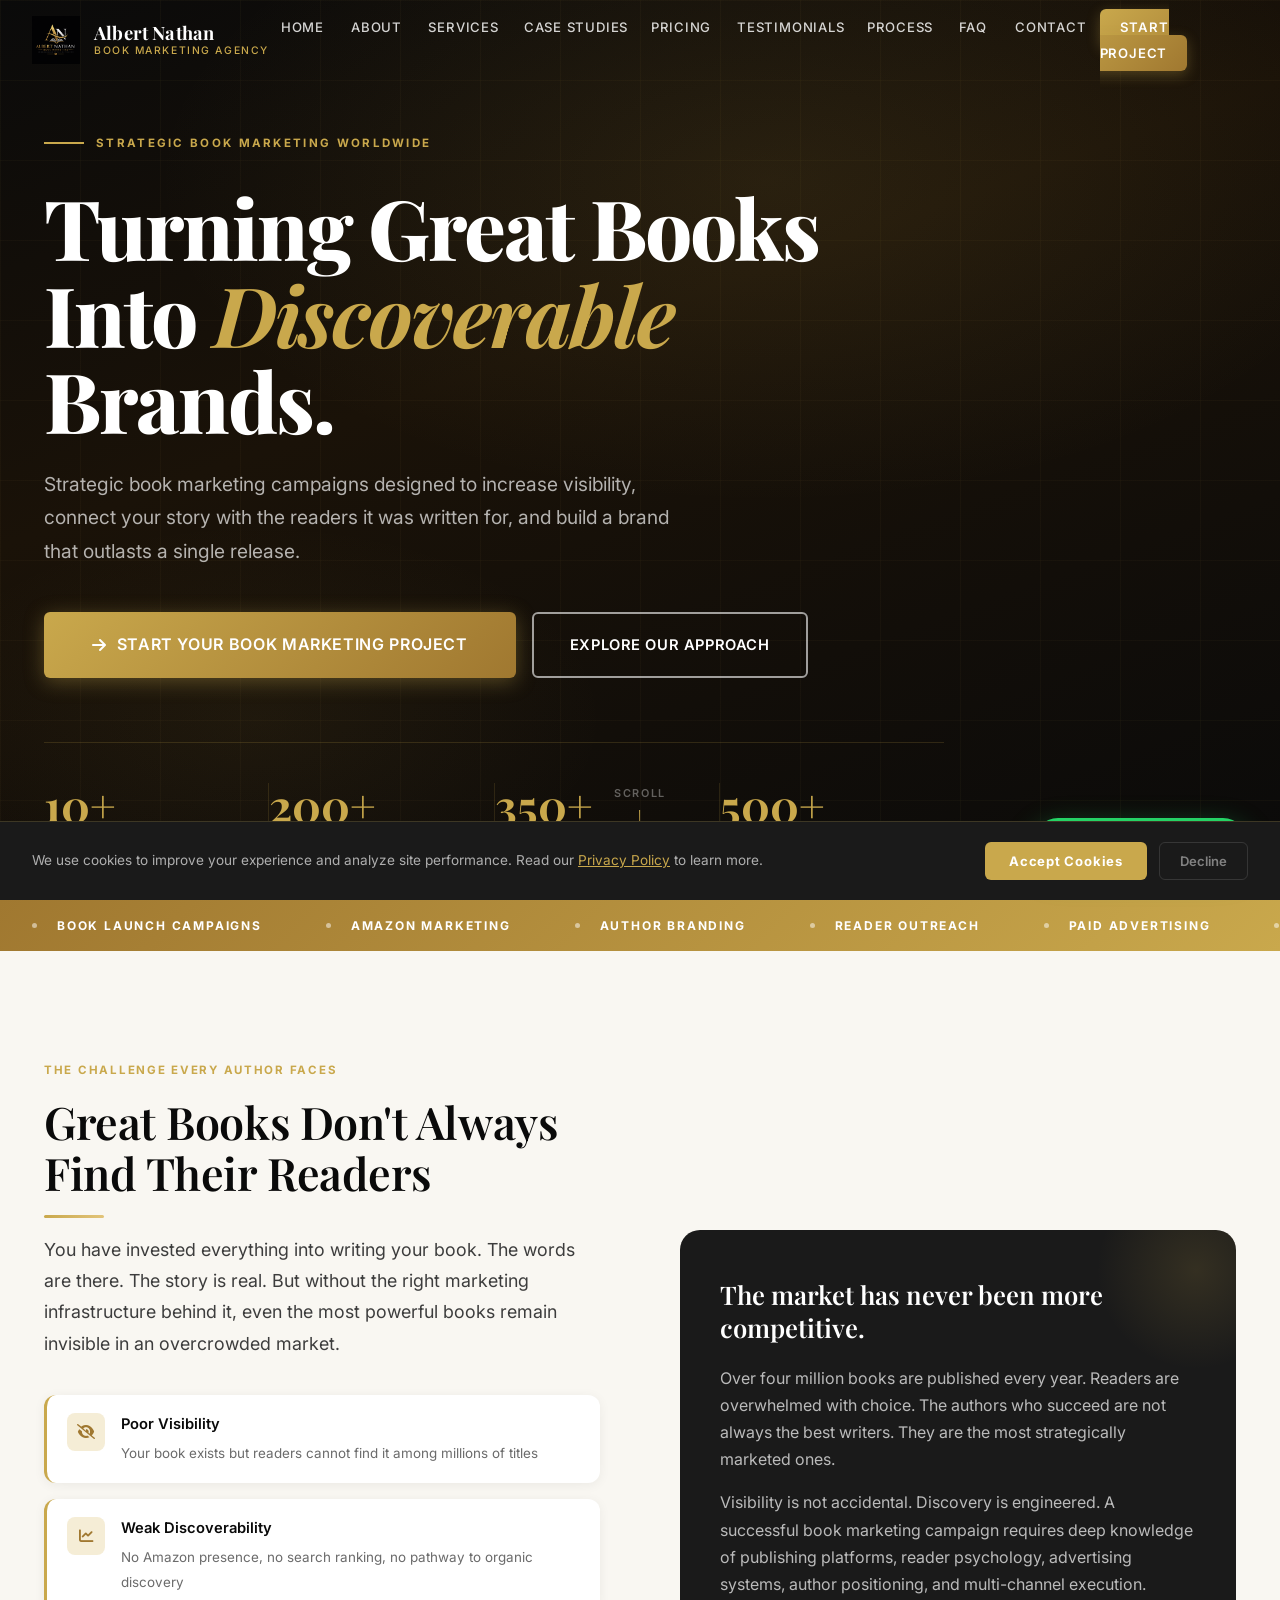
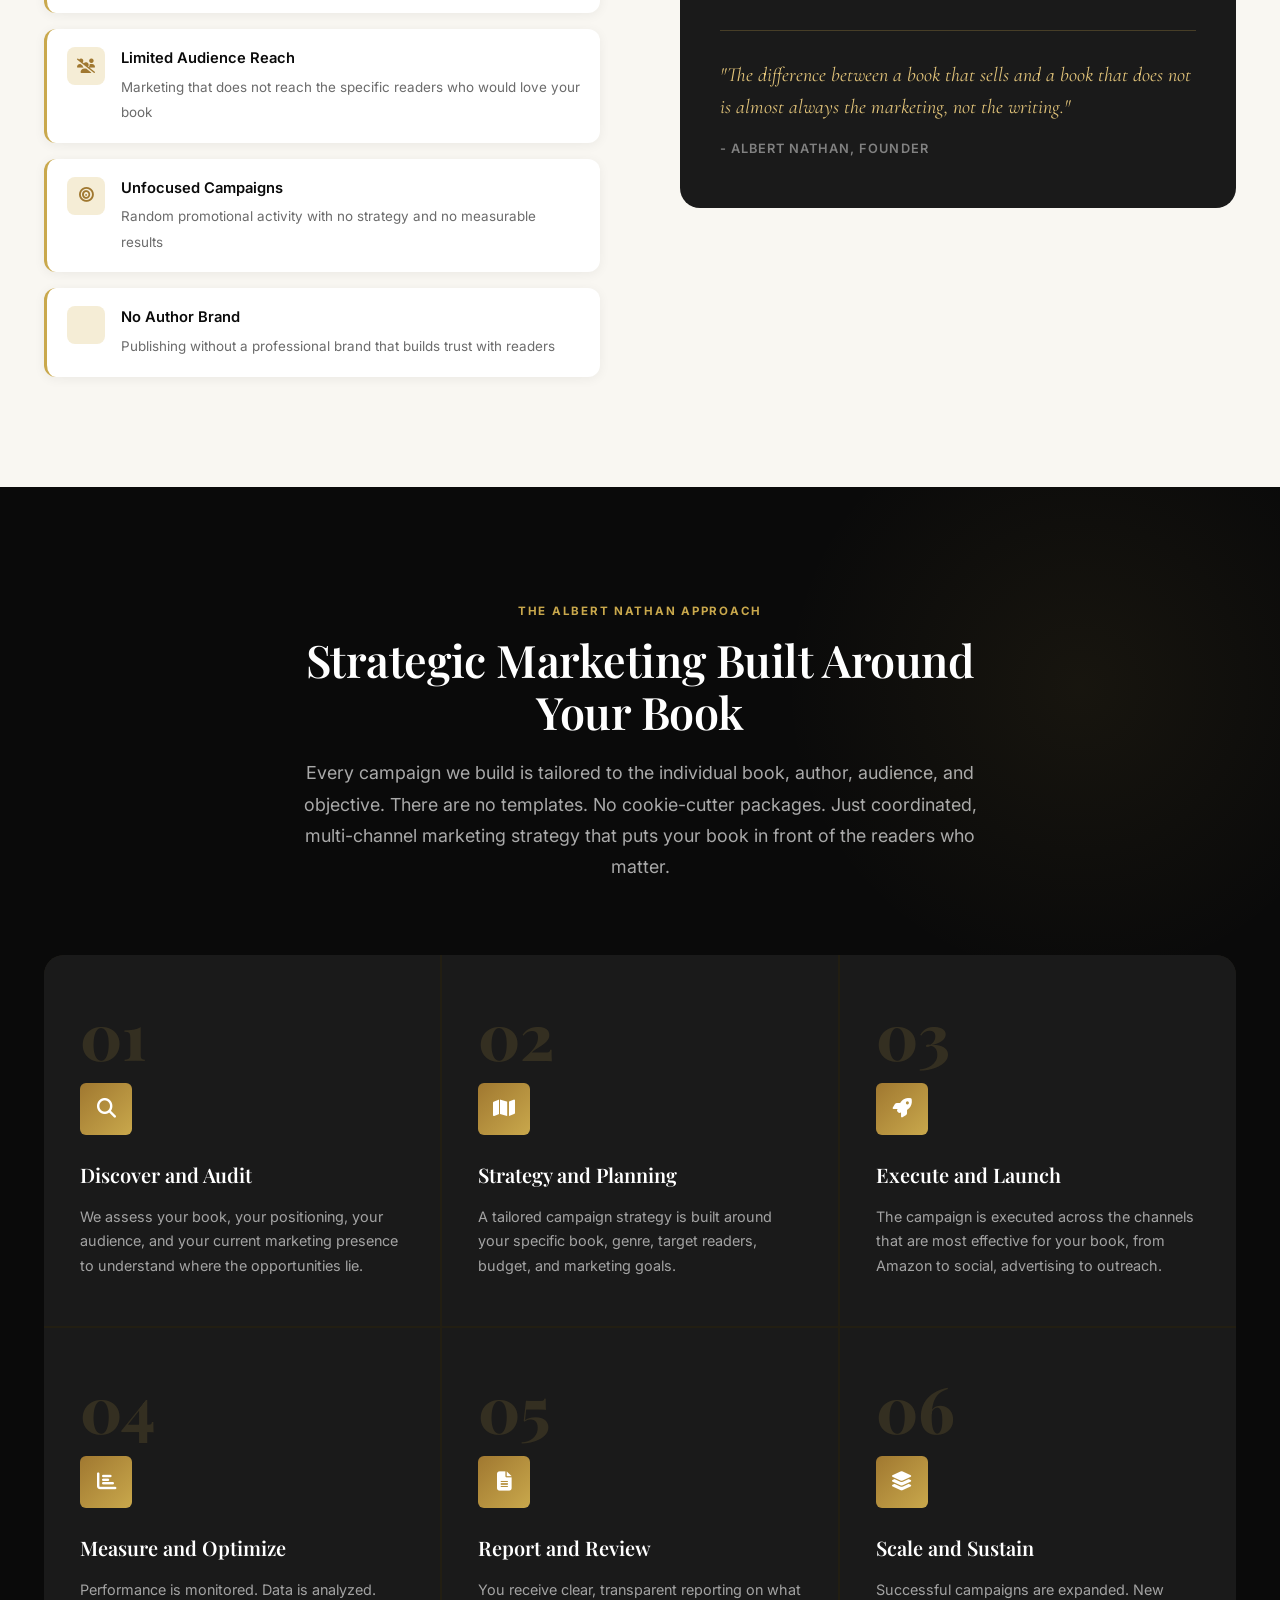
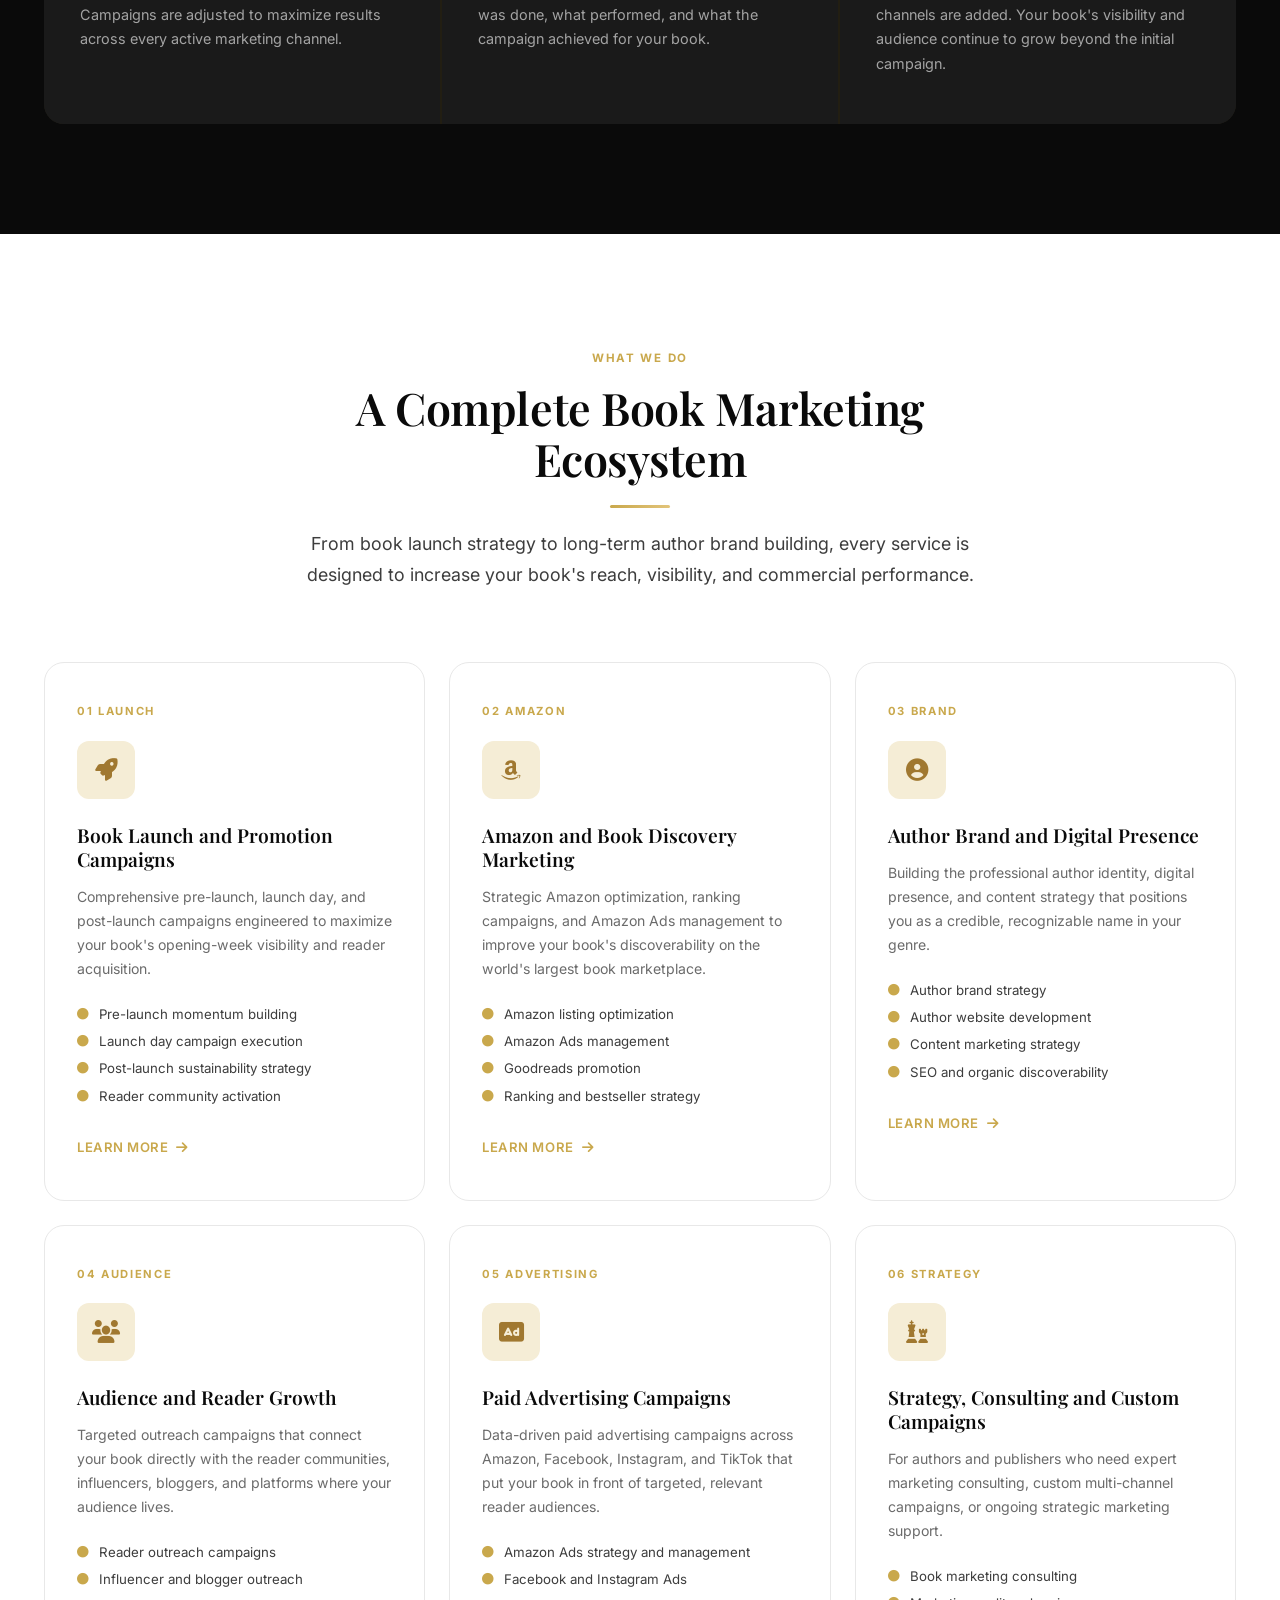
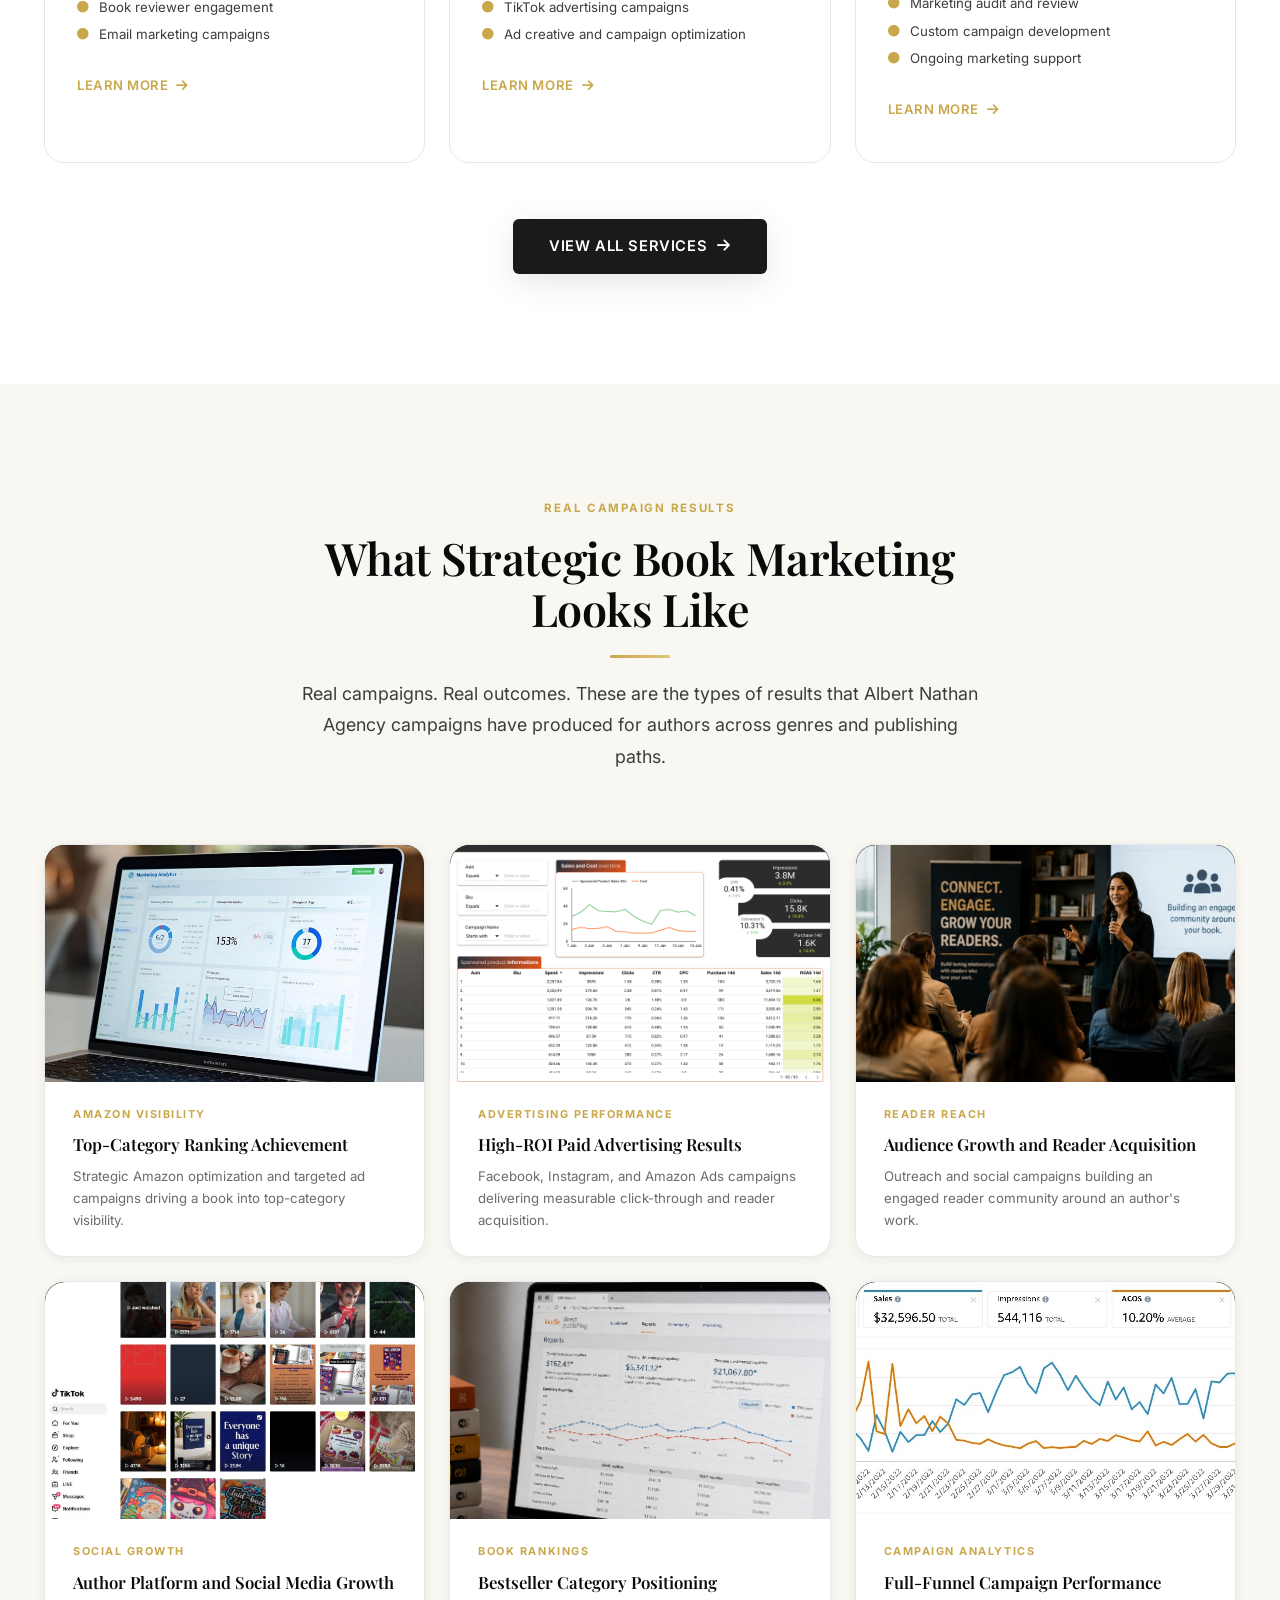
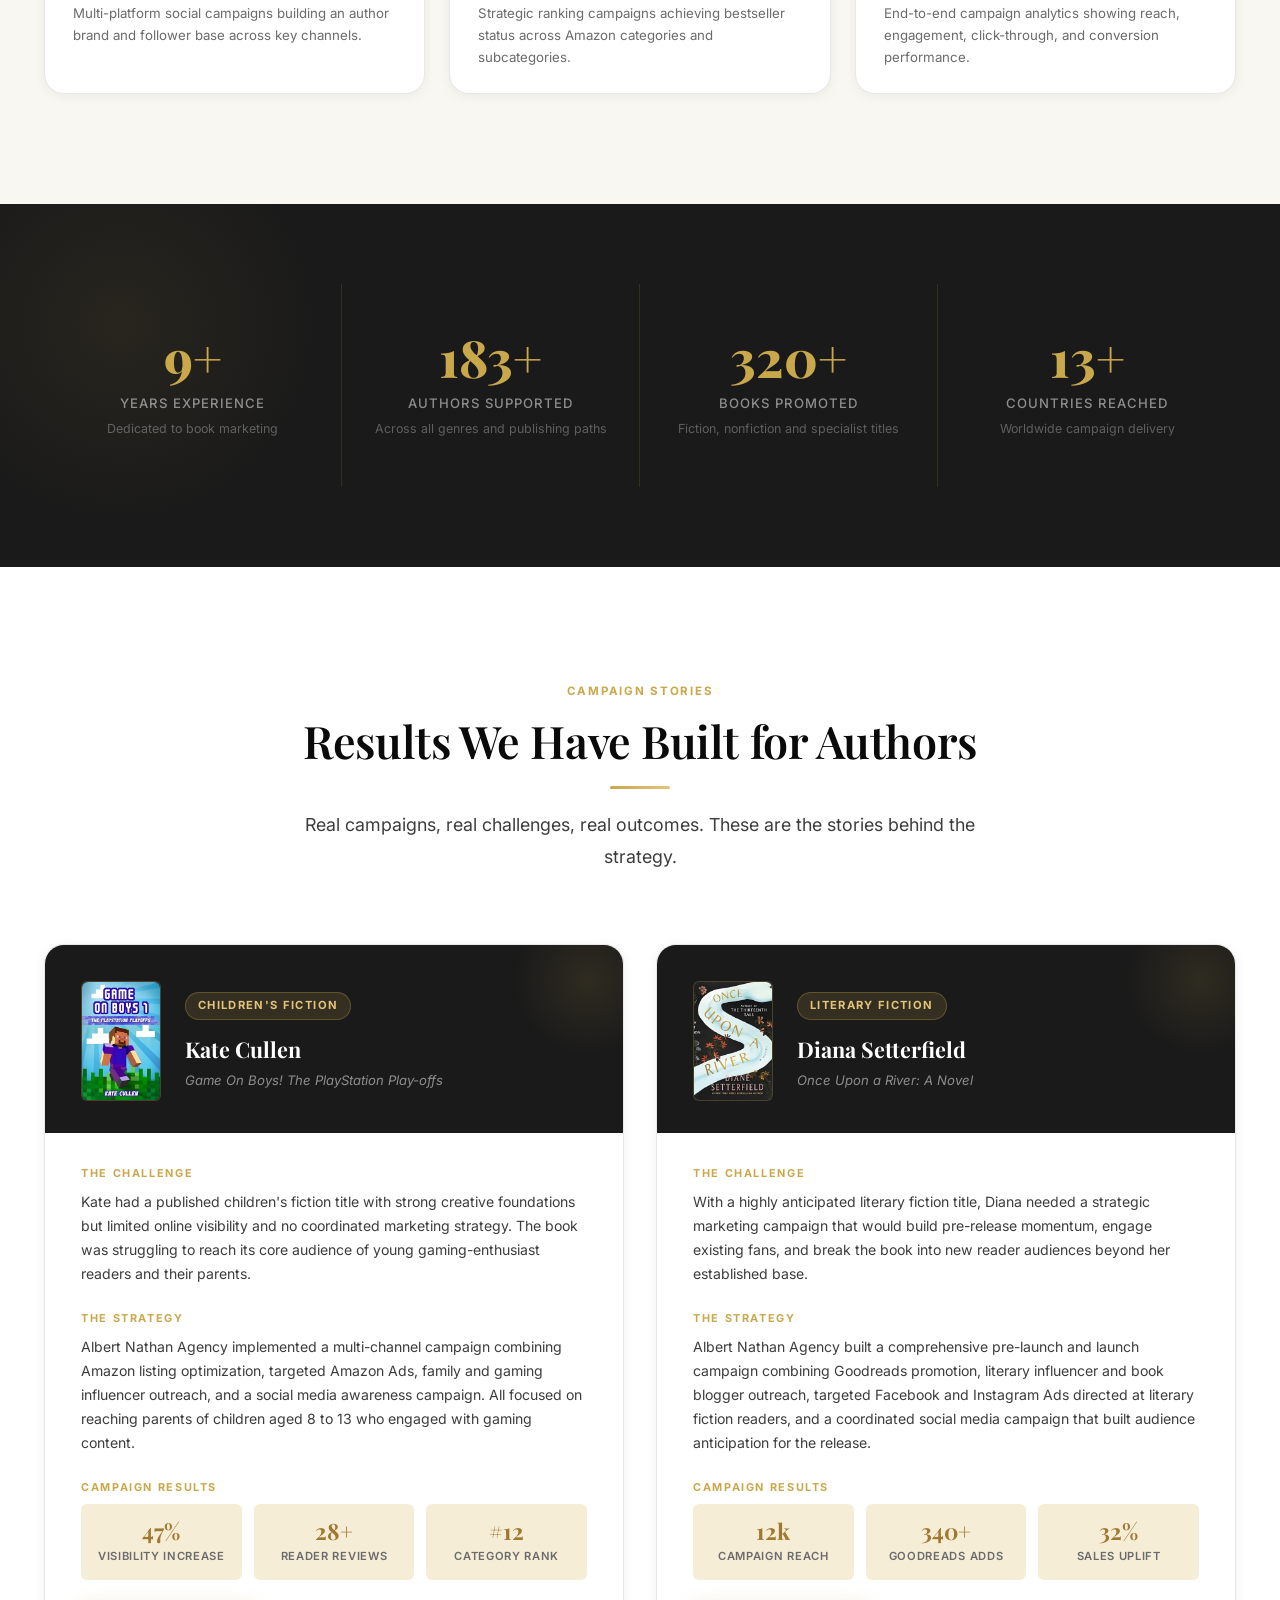
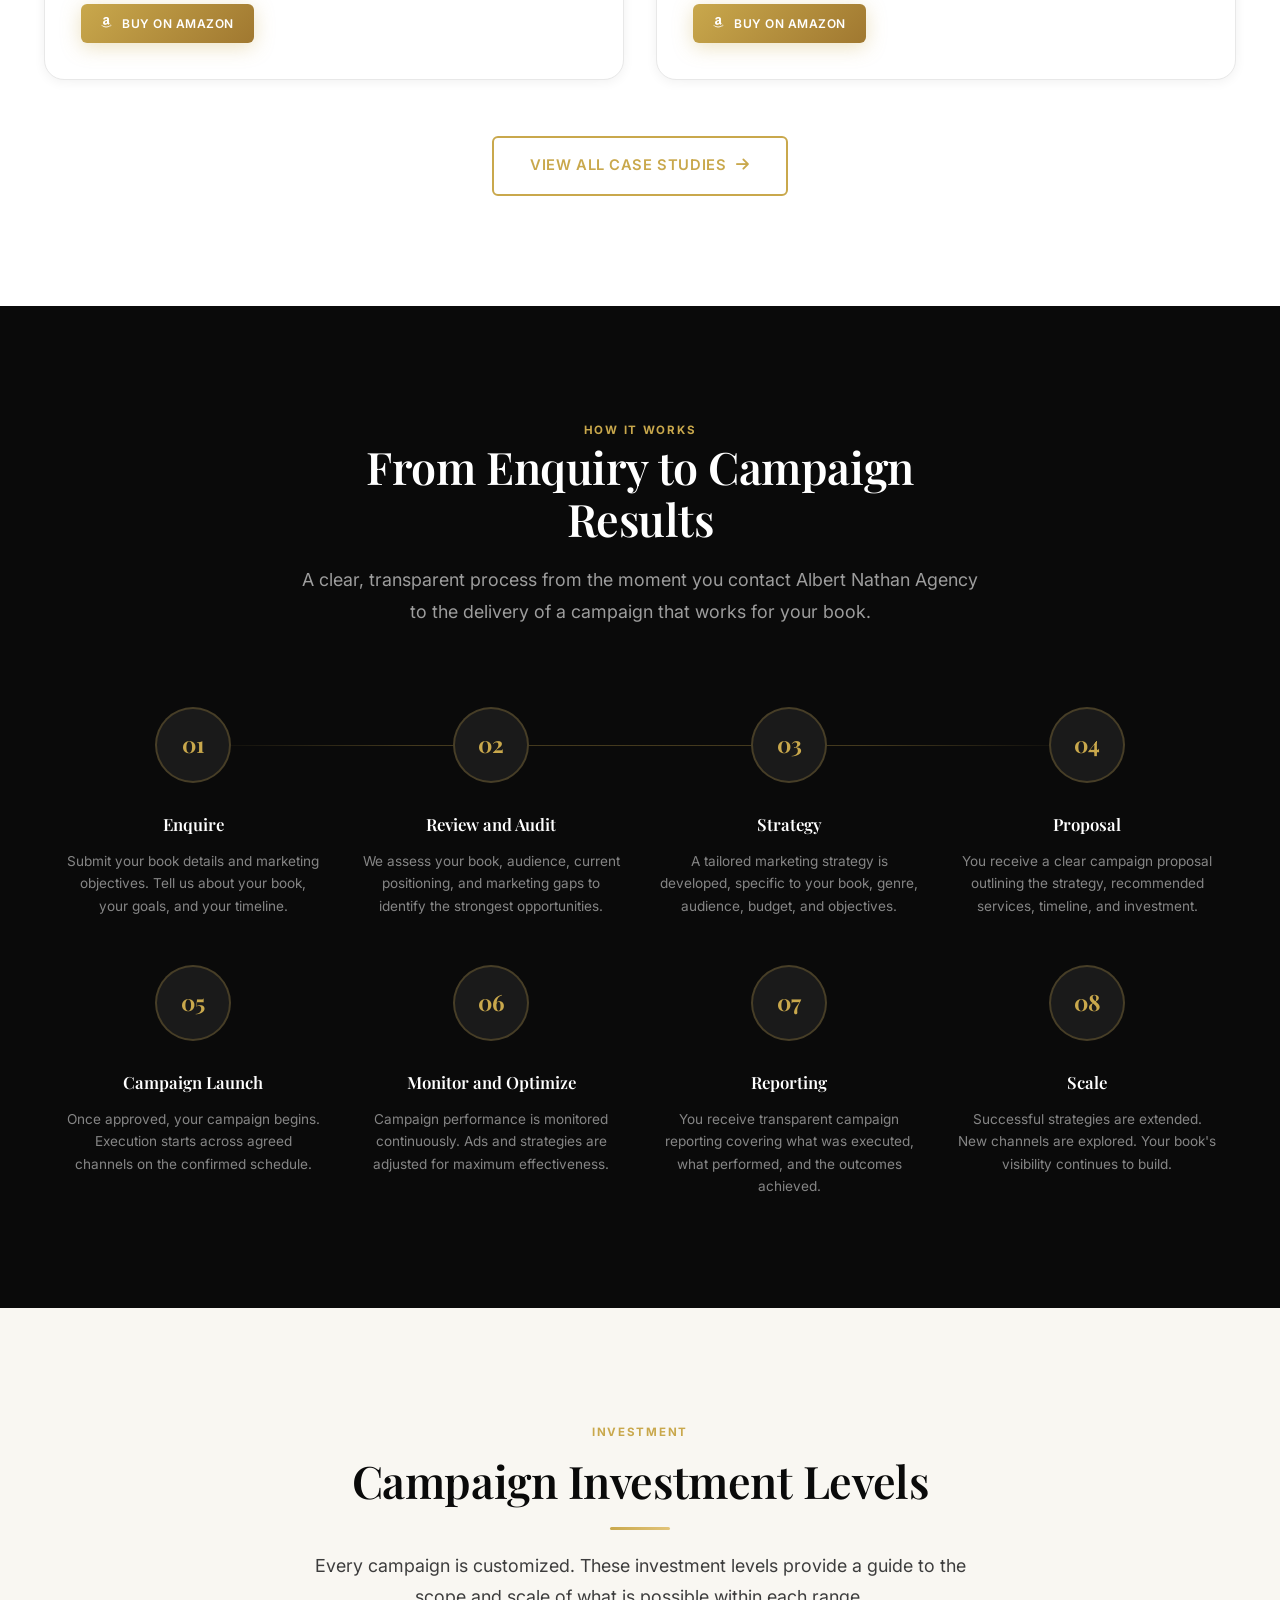
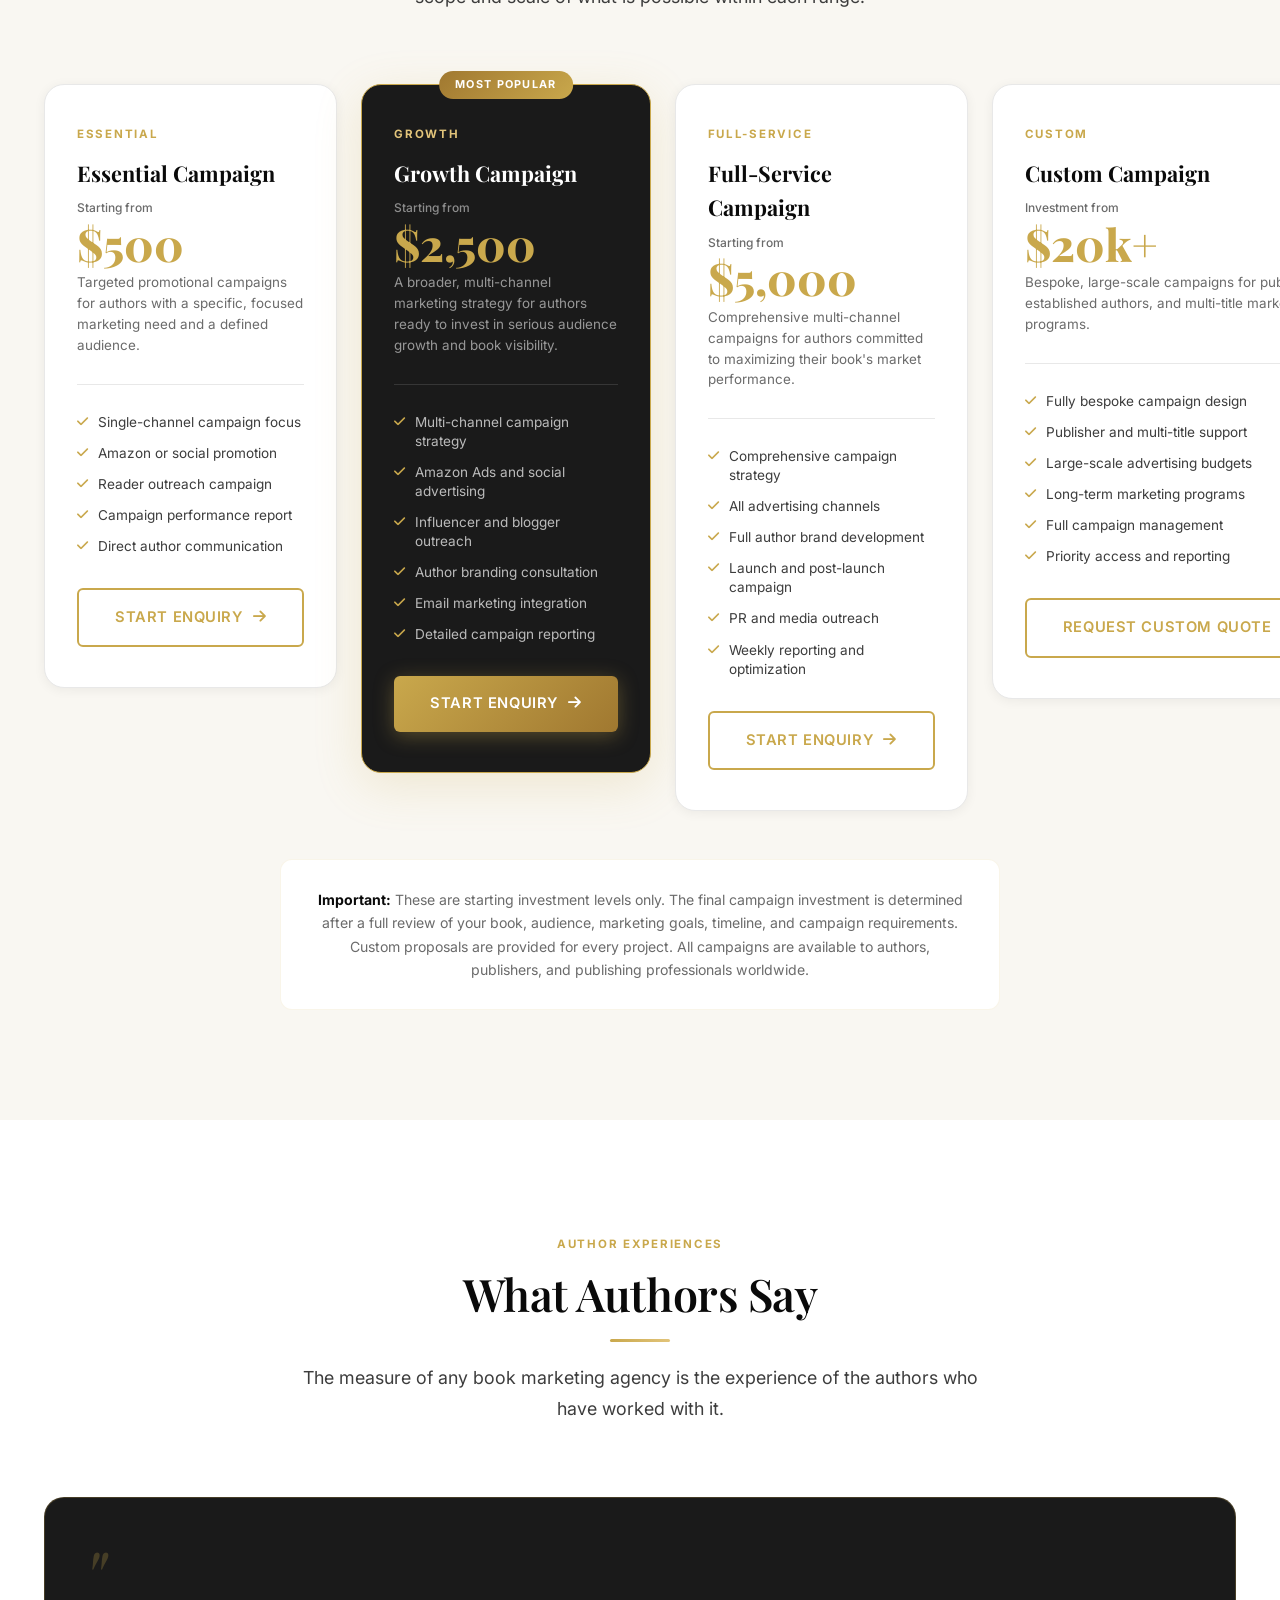
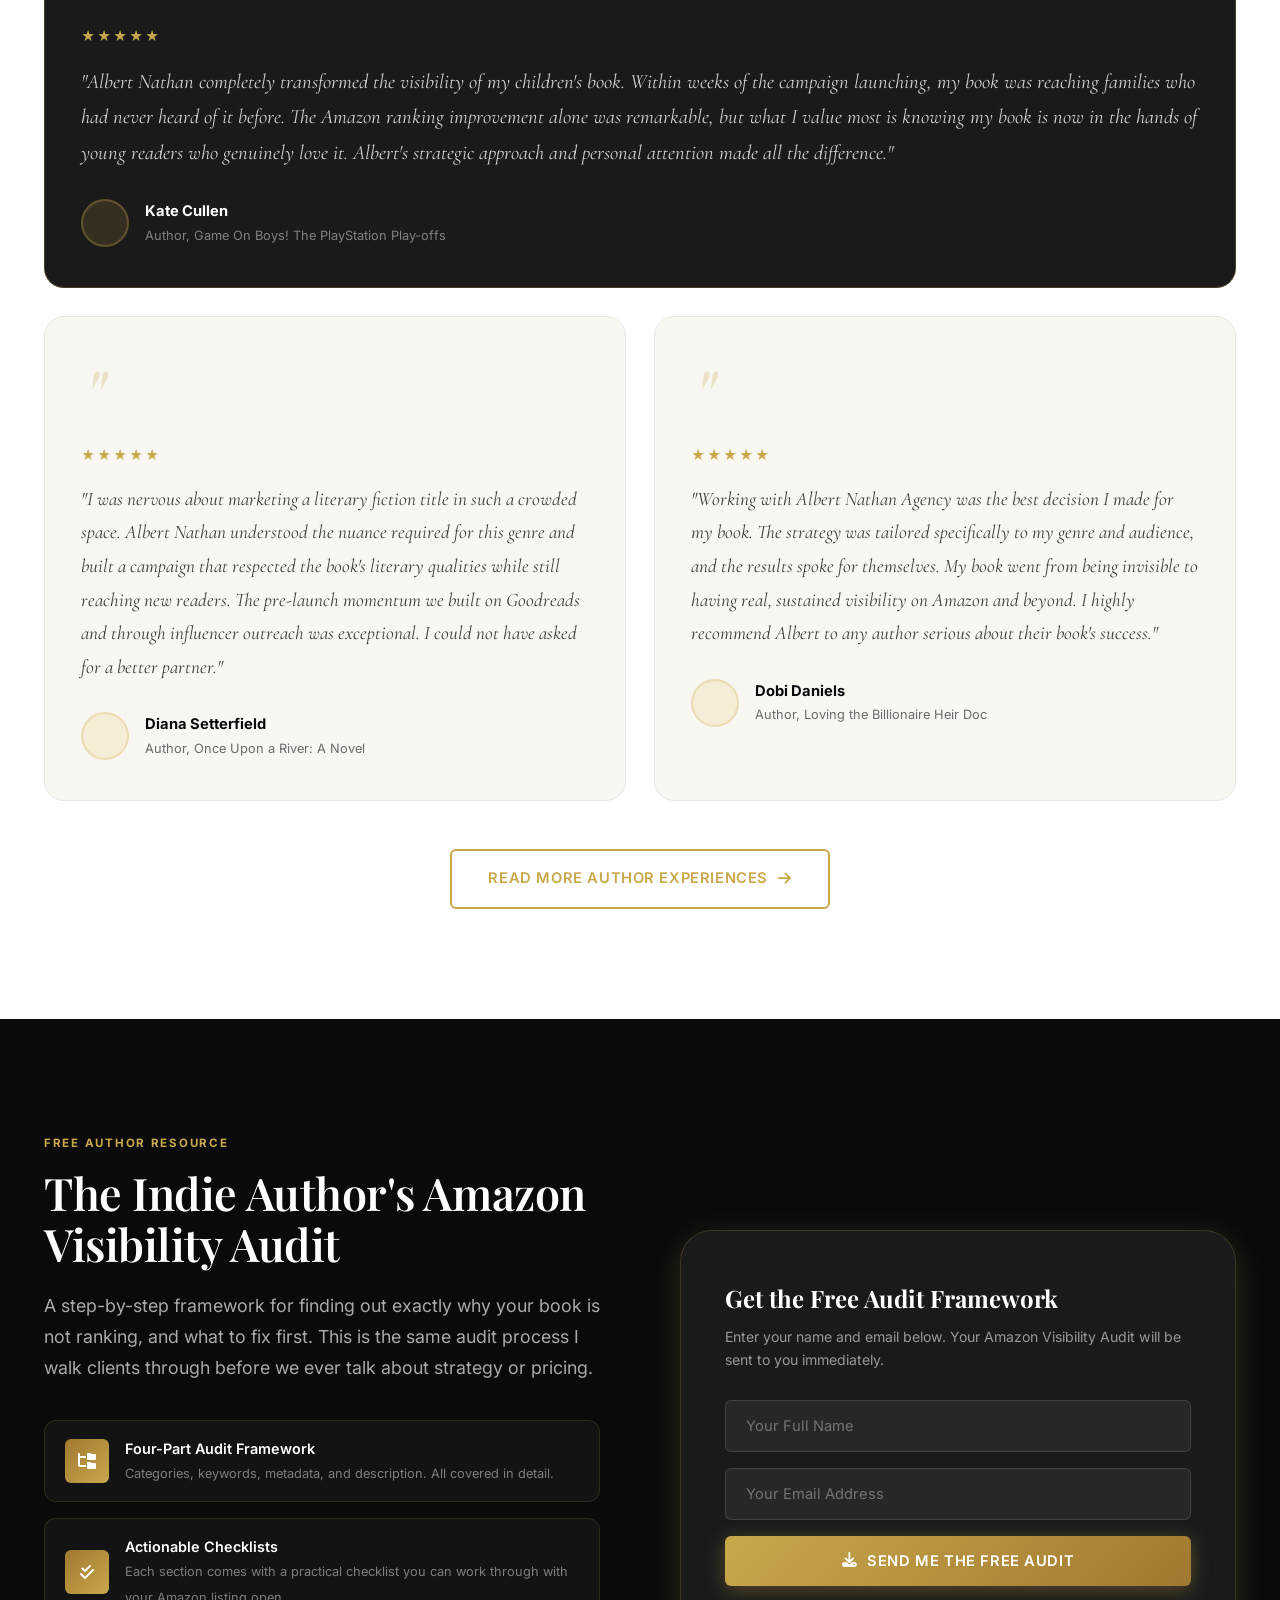
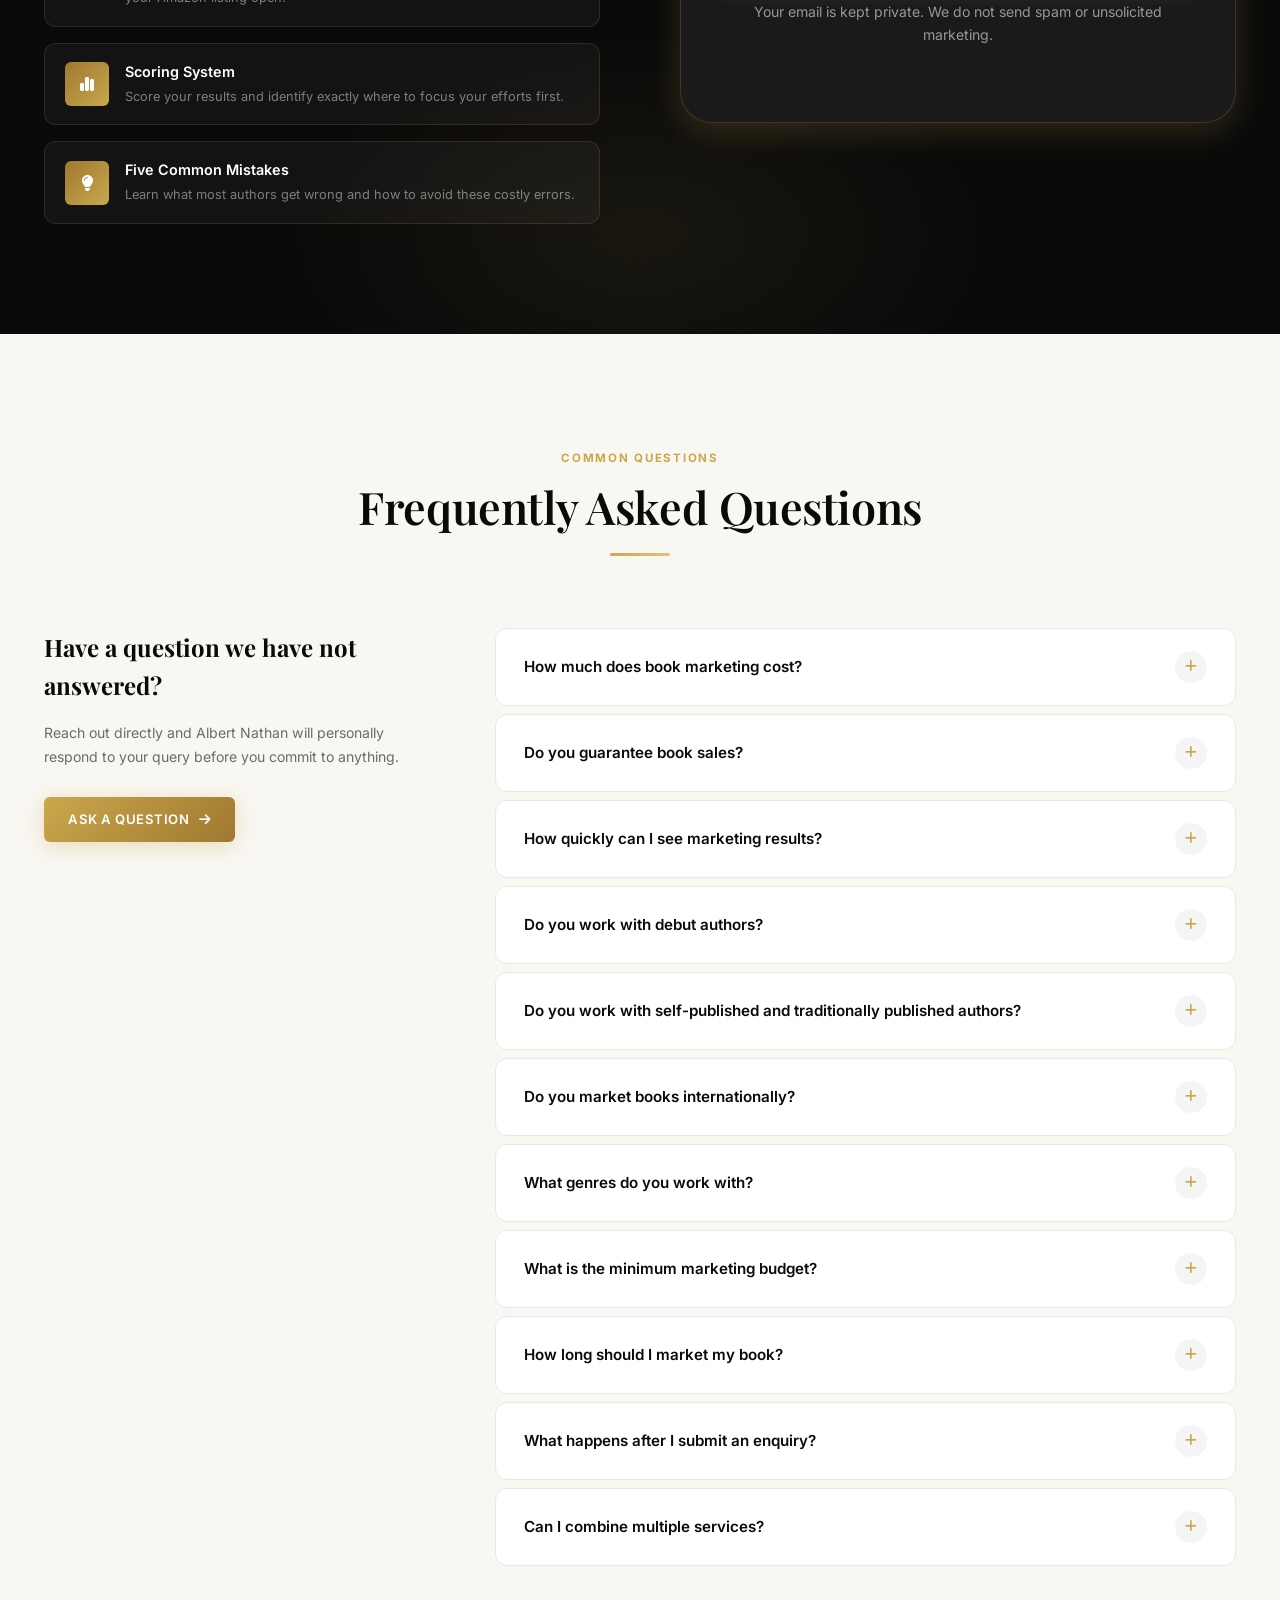
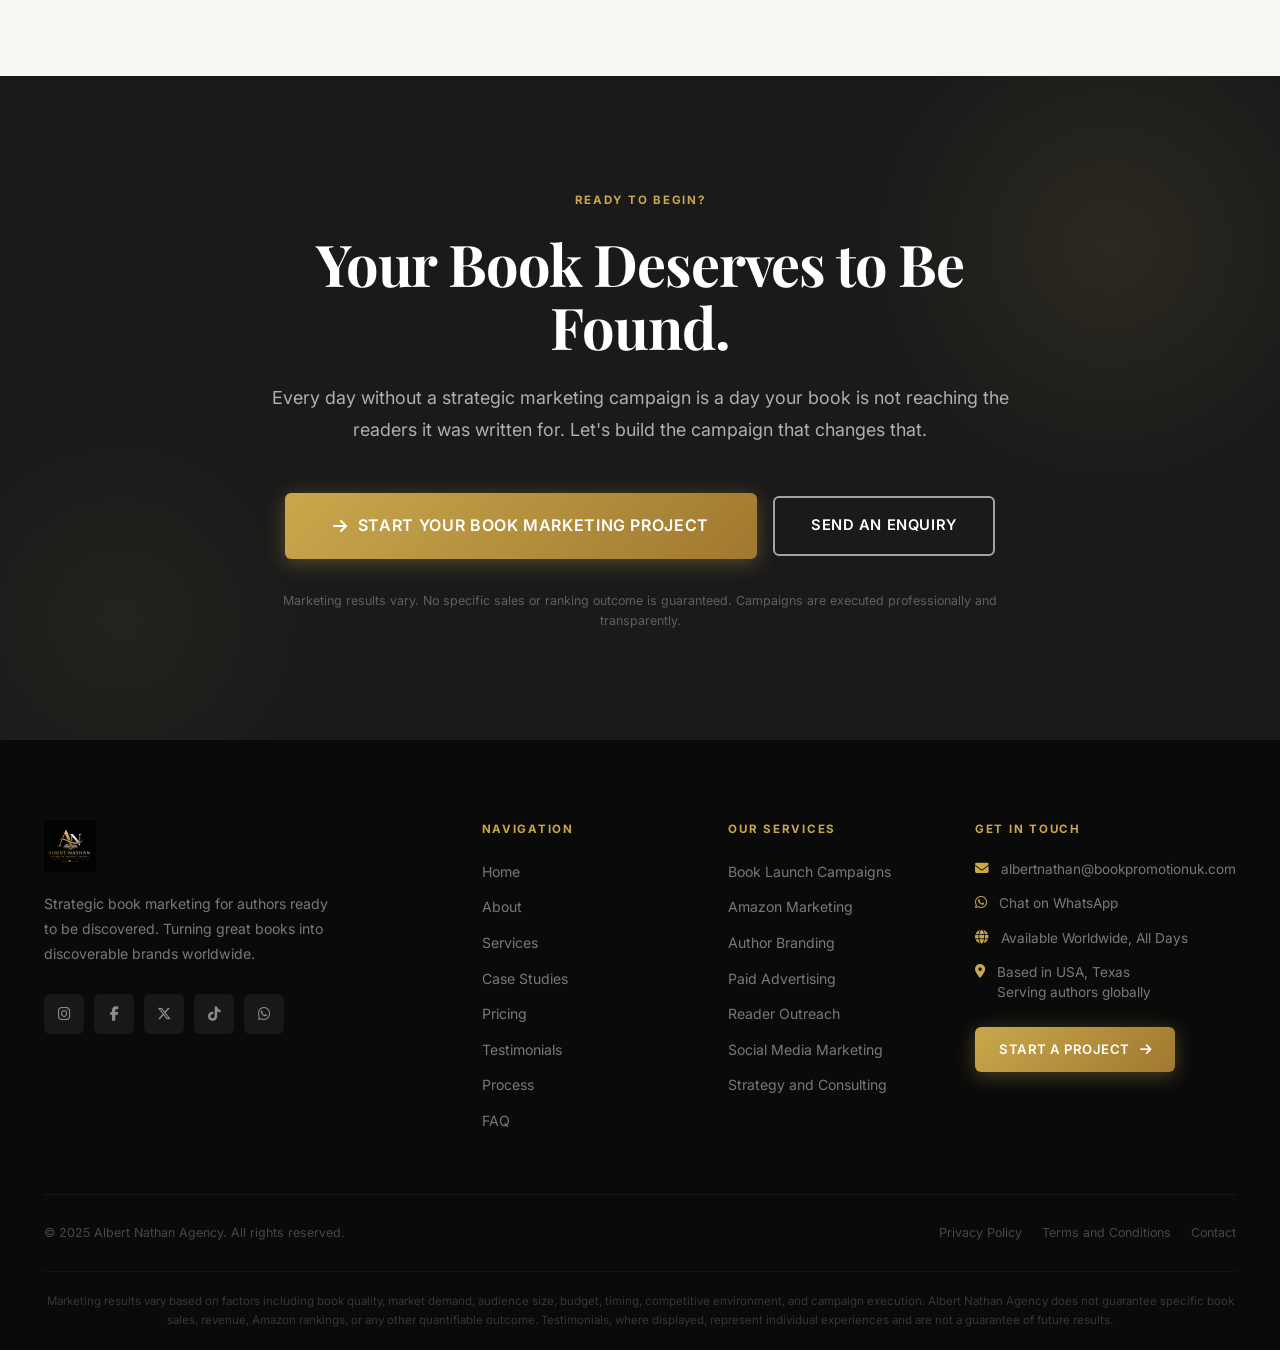
==== index.html @ 23f072a7 "Update index.html" ====
<!DOCTYPE html>
<html lang="en">
<head>
  <meta charset="UTF-8" />
  <meta name="viewport" content="width=device-width, initial-scale=1.0" />
  <meta name="description" content="Albert Nathan Agency: Strategic book marketing for authors ready to be discovered. Book launch campaigns, Amazon marketing, author branding, advertising and more." />
  <meta name="keywords" content="book marketer, book marketing, book marketing services, book promotion, book launch marketing, author marketing, Amazon book marketing, book advertising, author branding, book marketing agency, book marketing strategist, self-published book marketing" />
  <meta name="author" content="Albert Nathan" />
  <meta property="og:title" content="Albert Nathan Agency | Strategic Book Marketing" />
  <meta property="og:description" content="Turning great books into discoverable brands. Strategic book marketing campaigns for authors worldwide." />
  <meta property="og:type" content="website" />
  <meta property="og:image" content="Albert Nathan.png" />
  <meta name="twitter:card" content="summary_large_image" />
  <meta name="twitter:title" content="Albert Nathan Agency | Strategic Book Marketing" />
  <meta name="twitter:description" content="Strategic book marketing that puts your story in front of the readers who matter." />
  <title>Albert Nathan Agency | Strategic Book Marketing for Authors</title>

  <!-- Favicon -->
  <link rel="icon" type="image/png" href="logo.png" />
  <link rel="apple-touch-icon" href="logo.png" />

  <!-- Google Fonts -->
  <link rel="preconnect" href="https://fonts.googleapis.com" />
  <link rel="preconnect" href="https://fonts.gstatic.com" crossorigin />
  <link href="https://fonts.googleapis.com/css2?family=Playfair+Display:ital,wght@0,400;0,500;0,600;0,700;0,800;1,400;1,600&family=Inter:wght@300;400;500;600;700&family=Cormorant+Garamond:ital,wght@0,400;0,500;0,600;1,400;1,600&display=swap" rel="stylesheet" />

  <!-- Font Awesome Icons -->
  <link rel="stylesheet" href="https://cdnjs.cloudflare.com/ajax/libs/font-awesome/6.5.0/css/all.min.css" />

  <!-- Google Tag Manager -->
  <script>(function(w,d,s,l,i){w[l]=w[l]||[];w[l].push({'gtm.start':
  new Date().getTime(),event:'gtm.js'});var f=d.getElementsByTagName(s)[0],
  j=d.createElement(s),dl=l!='dataLayer'?'&l='+l:'';j.async=true;j.src=
  'https://www.googletagmanager.com/gtm.js?id='+i+dl;f.parentNode.insertBefore(j,f);
  })(window,document,'script','dataLayer','GTM-N9JDXBW8');</script>
  <!-- End Google Tag Manager -->

  <!-- Google Analytics -->
  <script async src="https://www.googletagmanager.com/gtag/js?id=G-317S3LQHLQ"></script>
  <script>
    window.dataLayer = window.dataLayer || [];
    function gtag(){dataLayer.push(arguments);}
    gtag('js', new Date());
    gtag('config', 'G-317S3LQHLQ');
  </script>

  <style>
    /* ============================================================
       CSS CUSTOM PROPERTIES - BRAND SYSTEM
    ============================================================ */
    :root {
      --gold:           #C9A84C;
      --gold-light:     #E2C47A;
      --gold-dark:      #A07830;
      --gold-pale:      #F5EDD6;
      --black:          #0A0A0A;
      --charcoal:       #1A1A1A;
      --charcoal-mid:   #2C2C2C;
      --charcoal-light: #3D3D3D;
      --white:          #FFFFFF;
      --off-white:      #F9F7F2;
      --cream:          #F2EDE3;
      --grey-100:       #F5F5F5;
      --grey-200:       #E8E8E8;
      --grey-400:       #ADADAD;
      --grey-600:       #6B6B6B;
      --grey-800:       #333333;
      --text-primary:   #0A0A0A;
      --text-secondary: #3D3D3D;
      --text-muted:     #6B6B6B;
      --border:         rgba(201,168,76,0.25);
      --border-light:   rgba(201,168,76,0.12);
      --shadow-sm:      0 2px 12px rgba(0,0,0,0.06);
      --shadow-md:      0 8px 32px rgba(0,0,0,0.10);
      --shadow-lg:      0 20px 60px rgba(0,0,0,0.14);
      --shadow-gold:    0 8px 32px rgba(201,168,76,0.20);
      --radius-sm:      6px;
      --radius-md:      12px;
      --radius-lg:      20px;
      --radius-xl:      32px;
      --transition:     all 0.35s cubic-bezier(0.4, 0, 0.2, 1);
      --font-heading:   'Playfair Display', Georgia, serif;
      --font-sub:       'Cormorant Garamond', Georgia, serif;
      --font-body:      'Inter', -apple-system, sans-serif;
    }

    /* ============================================================
       RESET & BASE
    ============================================================ */
    *, *::before, *::after {
      margin: 0;
      padding: 0;
      box-sizing: border-box;
    }

    html {
      scroll-behavior: smooth;
      font-size: 16px;
      -webkit-text-size-adjust: 100%;
    }

    body {
      font-family: var(--font-body);
      color: var(--text-primary);
      background: var(--white);
      line-height: 1.6;
      overflow-x: hidden;
    }

    img {
      max-width: 100%;
      height: auto;
      display: block;
    }

    a {
      color: inherit;
      text-decoration: none;
    }

    ul, ol {
      list-style: none;
    }

    button {
      cursor: pointer;
      border: none;
      background: none;
      font-family: inherit;
    }

    input, textarea, select {
      font-family: inherit;
    }

    /* ============================================================
       TYPOGRAPHY SCALE
    ============================================================ */
    .display-xl {
      font-family: var(--font-heading);
      font-size: clamp(2.8rem, 6vw, 5.5rem);
      font-weight: 700;
      line-height: 1.08;
      letter-spacing: -0.02em;
    }

    .display-lg {
      font-family: var(--font-heading);
      font-size: clamp(2.2rem, 4.5vw, 4rem);
      font-weight: 700;
      line-height: 1.1;
      letter-spacing: -0.02em;
    }

    .display-md {
      font-family: var(--font-heading);
      font-size: clamp(1.8rem, 3.5vw, 3rem);
      font-weight: 600;
      line-height: 1.15;
      letter-spacing: -0.01em;
    }

    .heading-lg {
      font-family: var(--font-heading);
      font-size: clamp(1.4rem, 2.5vw, 2.2rem);
      font-weight: 600;
      line-height: 1.2;
    }

    .heading-md {
      font-family: var(--font-heading);
      font-size: clamp(1.2rem, 2vw, 1.7rem);
      font-weight: 600;
      line-height: 1.3;
    }

    .heading-sm {
      font-family: var(--font-heading);
      font-size: clamp(1rem, 1.5vw, 1.3rem);
      font-weight: 600;
      line-height: 1.35;
    }

    .subheading {
      font-family: var(--font-sub);
      font-size: clamp(1.1rem, 1.8vw, 1.4rem);
      font-style: italic;
      font-weight: 400;
      color: var(--gold);
      letter-spacing: 0.01em;
    }

    .label-tag {
      font-family: var(--font-body);
      font-size: 0.72rem;
      font-weight: 700;
      letter-spacing: 0.15em;
      text-transform: uppercase;
      color: var(--gold);
    }

    .body-lg {
      font-size: clamp(1rem, 1.4vw, 1.15rem);
      line-height: 1.75;
      color: var(--text-secondary);
    }

    .body-md {
      font-size: 1rem;
      line-height: 1.7;
      color: var(--text-secondary);
    }

    .body-sm {
      font-size: 0.875rem;
      line-height: 1.65;
      color: var(--text-muted);
    }

    /* ============================================================
       LAYOUT UTILITIES
    ============================================================ */
    .container {
      width: 100%;
      max-width: 1240px;
      margin: 0 auto;
      padding: 0 24px;
    }

    .container-wide {
      width: 100%;
      max-width: 1440px;
      margin: 0 auto;
      padding: 0 32px;
    }

    .container-narrow {
      width: 100%;
      max-width: 820px;
      margin: 0 auto;
      padding: 0 24px;
    }

    .section {
      padding: 100px 0;
    }

    .section-sm {
      padding: 60px 0;
    }

    .section-lg {
      padding: 130px 0;
    }

    .flex {
      display: flex;
    }

    .flex-center {
      display: flex;
      align-items: center;
      justify-content: center;
    }

    .flex-between {
      display: flex;
      align-items: center;
      justify-content: space-between;
    }

    .flex-col {
      flex-direction: column;
    }

    .grid-2 {
      display: grid;
      grid-template-columns: repeat(2, 1fr);
      gap: 32px;
    }

    .grid-3 {
      display: grid;
      grid-template-columns: repeat(3, 1fr);
      gap: 28px;
    }

    .grid-4 {
      display: grid;
      grid-template-columns: repeat(4, 1fr);
      gap: 24px;
    }

    .text-center { text-align: center; }
    .text-left   { text-align: left; }

    .gold        { color: var(--gold); }
    .white       { color: var(--white); }

    .mt-4  { margin-top: 4px; }
    .mt-8  { margin-top: 8px; }
    .mt-12 { margin-top: 12px; }
    .mt-16 { margin-top: 16px; }
    .mt-20 { margin-top: 20px; }
    .mt-24 { margin-top: 24px; }
    .mt-32 { margin-top: 32px; }
    .mt-40 { margin-top: 40px; }
    .mt-48 { margin-top: 48px; }
    .mt-64 { margin-top: 64px; }

    /* ============================================================
       BUTTONS
    ============================================================ */
    .btn {
      display: inline-flex;
      align-items: center;
      gap: 10px;
      padding: 16px 36px;
      border-radius: var(--radius-sm);
      font-family: var(--font-body);
      font-size: 0.92rem;
      font-weight: 600;
      letter-spacing: 0.04em;
      text-transform: uppercase;
      transition: var(--transition);
      position: relative;
      overflow: hidden;
      white-space: nowrap;
    }

    .btn::before {
      content: '';
      position: absolute;
      top: 0; left: -100%;
      width: 100%; height: 100%;
      background: rgba(255,255,255,0.12);
      transition: left 0.4s ease;
    }

    .btn:hover::before { left: 0; }

    .btn-gold {
      background: linear-gradient(135deg, var(--gold) 0%, var(--gold-dark) 100%);
      color: var(--white);
      box-shadow: 0 4px 20px rgba(201,168,76,0.35);
    }

    .btn-gold:hover {
      transform: translateY(-2px);
      box-shadow: 0 8px 30px rgba(201,168,76,0.45);
    }

    .btn-outline-gold {
      background: transparent;
      color: var(--gold);
      border: 2px solid var(--gold);
    }

    .btn-outline-gold:hover {
      background: var(--gold);
      color: var(--white);
      transform: translateY(-2px);
      box-shadow: var(--shadow-gold);
    }

    .btn-outline-white {
      background: transparent;
      color: var(--white);
      border: 2px solid rgba(255,255,255,0.6);
    }

    .btn-outline-white:hover {
      background: rgba(255,255,255,0.1);
      border-color: var(--white);
      transform: translateY(-2px);
    }

    .btn-dark {
      background: var(--charcoal);
      color: var(--white);
      box-shadow: var(--shadow-md);
    }

    .btn-dark:hover {
      background: var(--charcoal-light);
      transform: translateY(-2px);
    }

    .btn-sm {
      padding: 12px 24px;
      font-size: 0.82rem;
    }

    .btn-lg {
      padding: 20px 48px;
      font-size: 1rem;
    }

    .btn-group {
      display: flex;
      flex-wrap: wrap;
      gap: 16px;
      align-items: center;
    }

    /* ============================================================
       GOLD DIVIDER / ACCENT LINE
    ============================================================ */
    .gold-line {
      width: 60px;
      height: 3px;
      background: linear-gradient(90deg, var(--gold), var(--gold-light));
      border-radius: 2px;
      margin: 16px auto;
    }

    .gold-line-left {
      margin: 16px 0;
    }

    /* ============================================================
       SECTION HEADER PATTERN
    ============================================================ */
    .section-header {
      text-align: center;
      margin-bottom: 64px;
    }

    .section-header .label-tag {
      display: block;
      margin-bottom: 12px;
    }

    .section-header .gold-line {
      margin-top: 20px;
      margin-bottom: 20px;
    }

    /* ============================================================
       NAVIGATION
    ============================================================ */
    #navbar {
      position: fixed;
      top: 0; left: 0; right: 0;
      z-index: 1000;
      padding: 0 32px;
      height: 80px;
      display: flex;
      align-items: center;
      justify-content: space-between;
      background: transparent;
      transition: var(--transition);
    }

    #navbar.scrolled {
      background: rgba(10,10,10,0.97);
      backdrop-filter: blur(20px);
      -webkit-backdrop-filter: blur(20px);
      height: 68px;
      box-shadow: 0 2px 30px rgba(0,0,0,0.3);
    }

    .nav-logo {
      display: flex;
      align-items: center;
      gap: 14px;
      text-decoration: none;
      flex-shrink: 0;
    }

    .nav-logo img {
      height: 48px;
      width: auto;
      object-fit: contain;
      transition: var(--transition);
    }

    #navbar.scrolled .nav-logo img { height: 40px; }

    .nav-logo-text {
      display: flex;
      flex-direction: column;
      line-height: 1;
    }

    .nav-logo-name {
      font-family: var(--font-heading);
      font-size: 1.15rem;
      font-weight: 700;
      color: var(--white);
      letter-spacing: 0.01em;
    }

    .nav-logo-sub {
      font-family: var(--font-body);
      font-size: 0.65rem;
      font-weight: 500;
      letter-spacing: 0.15em;
      text-transform: uppercase;
      color: var(--gold);
      margin-top: 3px;
    }

    .nav-links {
      display: flex;
      align-items: center;
      gap: 8px;
      list-style: none;
    }

    .nav-links a {
      font-family: var(--font-body);
      font-size: 0.82rem;
      font-weight: 500;
      letter-spacing: 0.06em;
      text-transform: uppercase;
      color: rgba(255,255,255,0.82);
      padding: 8px 12px;
      border-radius: var(--radius-sm);
      transition: var(--transition);
      position: relative;
    }

    .nav-links a::after {
      content: '';
      position: absolute;
      bottom: 4px; left: 12px;
      width: 0; height: 1.5px;
      background: var(--gold);
      transition: width 0.3s ease;
    }

    .nav-links a:hover { color: var(--white); }
    .nav-links a:hover::after { width: calc(100% - 24px); }

    .nav-cta {
      background: linear-gradient(135deg, var(--gold), var(--gold-dark)) !important;
      color: var(--white) !important;
      padding: 10px 20px !important;
      border-radius: var(--radius-sm) !important;
      font-weight: 600 !important;
      box-shadow: 0 4px 14px rgba(201,168,76,0.3);
      border: none !important;
    }

    .nav-cta:hover {
      transform: translateY(-1px);
      box-shadow: 0 6px 20px rgba(201,168,76,0.45) !important;
    }

    .nav-cta::after { display: none !important; }

    /* Hamburger */
    .hamburger {
      display: none;
      flex-direction: column;
      justify-content: center;
      align-items: center;
      width: 42px;
      height: 42px;
      gap: 6px;
      cursor: pointer;
      border-radius: var(--radius-sm);
      transition: var(--transition);
    }

    .hamburger:hover { background: rgba(255,255,255,0.08); }

    .hamburger span {
      display: block;
      width: 24px;
      height: 2px;
      background: var(--white);
      border-radius: 2px;
      transition: var(--transition);
    }

    .hamburger.open span:nth-child(1) {
      transform: translateY(8px) rotate(45deg);
    }
    .hamburger.open span:nth-child(2) { opacity: 0; transform: scaleX(0); }
    .hamburger.open span:nth-child(3) {
      transform: translateY(-8px) rotate(-45deg);
    }

    /* Mobile Nav */
    .nav-mobile {
      display: none;
      position: fixed;
      top: 0; left: 0; right: 0; bottom: 0;
      background: rgba(10,10,10,0.98);
      z-index: 999;
      flex-direction: column;
      align-items: center;
      justify-content: center;
      gap: 12px;
      opacity: 0;
      pointer-events: none;
      transition: opacity 0.3s ease;
    }

    .nav-mobile.active {
      display: flex;
      opacity: 1;
      pointer-events: all;
    }

    .nav-mobile a {
      font-family: var(--font-heading);
      font-size: 1.8rem;
      font-weight: 600;
      color: var(--white);
      transition: var(--transition);
      text-align: center;
    }

    .nav-mobile a:hover { color: var(--gold); }

    .nav-mobile .nav-mobile-cta {
      margin-top: 20px;
    }

    /* ============================================================
       HERO SECTION - LEFT ALIGNED
    ============================================================ */
    #hero {
      position: relative;
      min-height: 100vh;
      display: flex;
      align-items: center;
      background: var(--black);
      overflow: hidden;
    }

    .hero-bg {
      position: absolute;
      inset: 0;
      background:
        radial-gradient(ellipse 80% 60% at 60% 20%, rgba(201,168,76,0.10) 0%, transparent 60%),
        radial-gradient(ellipse 50% 40% at 20% 80%, rgba(201,168,76,0.06) 0%, transparent 55%),
        linear-gradient(160deg, #0A0A0A 0%, #1A1208 40%, #0A0A0A 100%);
    }

    .hero-grid-lines {
      position: absolute;
      inset: 0;
      background-image:
        linear-gradient(rgba(201,168,76,0.04) 1px, transparent 1px),
        linear-gradient(90deg, rgba(201,168,76,0.04) 1px, transparent 1px);
      background-size: 80px 80px;
      pointer-events: none;
    }

    .hero-content {
      position: relative;
      z-index: 2;
      padding-top: 80px;
      max-width: 900px;
    }

    .hero-eyebrow {
      display: inline-flex;
      align-items: center;
      gap: 12px;
      margin-bottom: 32px;
      opacity: 0;
      animation: fadeInUp 0.8s ease 0.2s forwards;
    }

    .hero-eyebrow-line {
      width: 40px;
      height: 1.5px;
      background: var(--gold);
    }

    .hero-eyebrow-text {
      font-family: var(--font-body);
      font-size: 0.72rem;
      font-weight: 700;
      letter-spacing: 0.2em;
      text-transform: uppercase;
      color: var(--gold);
    }

    .hero-title {
      font-family: var(--font-heading);
      font-size: clamp(3rem, 6.5vw, 6.2rem);
      font-weight: 800;
      line-height: 1.04;
      letter-spacing: -0.025em;
      color: var(--white);
      opacity: 0;
      animation: fadeInUp 0.9s ease 0.4s forwards;
    }

    .hero-title .gold { color: var(--gold); }

    .hero-title em {
      font-style: italic;
      font-weight: 700;
    }

    .hero-subtitle {
      font-family: var(--font-body);
      font-size: clamp(1rem, 1.5vw, 1.2rem);
      font-weight: 400;
      line-height: 1.75;
      color: rgba(255,255,255,0.68);
      max-width: 650px;
      margin-top: 24px;
      opacity: 0;
      animation: fadeInUp 0.9s ease 0.6s forwards;
    }

    .hero-cta-group {
      display: flex;
      flex-wrap: wrap;
      gap: 16px;
      margin-top: 44px;
      opacity: 0;
      animation: fadeInUp 0.9s ease 0.8s forwards;
    }

    .hero-stats {
      display: flex;
      flex-wrap: wrap;
      gap: 0;
      margin-top: 64px;
      border-top: 1px solid rgba(201,168,76,0.18);
      padding-top: 40px;
      opacity: 0;
      animation: fadeInUp 0.9s ease 1s forwards;
    }

    .hero-stat {
      flex: 1;
      min-width: 140px;
      padding: 0 32px 0 0;
      border-right: 1px solid rgba(201,168,76,0.15);
    }

    .hero-stat:first-child { padding-left: 0; }
    .hero-stat:last-child { border-right: none; }

    .hero-stat-number {
      font-family: var(--font-heading);
      font-size: clamp(2rem, 3.5vw, 3rem);
      font-weight: 700;
      color: var(--gold);
      line-height: 1;
    }

    .hero-stat-label {
      font-family: var(--font-body);
      font-size: 0.8rem;
      font-weight: 500;
      letter-spacing: 0.06em;
      text-transform: uppercase;
      color: rgba(255,255,255,0.45);
      margin-top: 6px;
    }

    .hero-scroll {
      position: absolute;
      bottom: 40px;
      left: 50%;
      transform: translateX(-50%);
      display: flex;
      flex-direction: column;
      align-items: center;
      gap: 8px;
      opacity: 0;
      animation: fadeIn 1s ease 1.5s forwards;
      z-index: 2;
    }

    .hero-scroll span {
      font-size: 0.68rem;
      font-weight: 600;
      letter-spacing: 0.15em;
      text-transform: uppercase;
      color: rgba(255,255,255,0.35);
    }

    .scroll-line {
      width: 1px;
      height: 50px;
      background: linear-gradient(to bottom, var(--gold), transparent);
      animation: scrollPulse 2s ease infinite;
    }

    /* ============================================================
       MARQUEE STRIP
    ============================================================ */
    .marquee-strip {
      background: linear-gradient(135deg, var(--gold-dark), var(--gold));
      padding: 16px 0;
      overflow: hidden;
      position: relative;
    }

    .marquee-track {
      display: flex;
      animation: marquee 30s linear infinite;
      white-space: nowrap;
      width: max-content;
    }

    .marquee-item {
      display: inline-flex;
      align-items: center;
      gap: 20px;
      padding: 0 32px;
      font-family: var(--font-body);
      font-size: 0.75rem;
      font-weight: 700;
      letter-spacing: 0.15em;
      text-transform: uppercase;
      color: var(--white);
    }

    .marquee-dot {
      width: 5px;
      height: 5px;
      border-radius: 50%;
      background: rgba(255,255,255,0.5);
      flex-shrink: 0;
    }

    /* ============================================================
       PROBLEM SECTION
    ============================================================ */
    #problem {
      background: var(--off-white);
      padding: 110px 0;
    }

    .problem-grid {
      display: grid;
      grid-template-columns: 1fr 1fr;
      gap: 80px;
      align-items: center;
    }

    .problem-left .label-tag { display: block; margin-bottom: 16px; }

    .problem-list {
      margin-top: 36px;
      display: flex;
      flex-direction: column;
      gap: 16px;
    }

    .problem-item {
      display: flex;
      align-items: flex-start;
      gap: 16px;
      padding: 18px 20px;
      background: var(--white);
      border-radius: var(--radius-md);
      border-left: 3px solid var(--gold);
      box-shadow: var(--shadow-sm);
      transition: var(--transition);
    }

    .problem-item:hover {
      transform: translateX(4px);
      box-shadow: var(--shadow-md);
    }

    .problem-icon {
      width: 38px;
      height: 38px;
      border-radius: 8px;
      background: var(--gold-pale);
      display: flex;
      align-items: center;
      justify-content: center;
      flex-shrink: 0;
      color: var(--gold-dark);
      font-size: 0.9rem;
    }

    .problem-item-text strong {
      display: block;
      font-size: 0.92rem;
      font-weight: 600;
      color: var(--text-primary);
      margin-bottom: 3px;
    }

    .problem-item-text span {
      font-size: 0.84rem;
      color: var(--text-muted);
      line-height: 1.5;
    }

    .problem-right {
      position: relative;
    }

    .problem-card-main {
      background: var(--charcoal);
      border-radius: var(--radius-lg);
      padding: 48px 40px;
      color: var(--white);
      position: relative;
      overflow: hidden;
    }

    .problem-card-main::before {
      content: '';
      position: absolute;
      top: -60px; right: -60px;
      width: 200px; height: 200px;
      border-radius: 50%;
      background: radial-gradient(circle, rgba(201,168,76,0.15) 0%, transparent 70%);
    }

    .problem-card-main .heading-md {
      color: var(--white);
      margin-bottom: 20px;
    }

    .problem-card-main .body-md { color: rgba(255,255,255,0.70); }

    .problem-card-quote {
      margin-top: 32px;
      padding-top: 28px;
      border-top: 1px solid rgba(201,168,76,0.25);
    }

    .problem-card-quote p {
      font-family: var(--font-sub);
      font-size: 1.25rem;
      font-style: italic;
      color: var(--gold-light);
      line-height: 1.6;
    }

    .problem-card-author {
      margin-top: 16px;
      font-size: 0.8rem;
      font-weight: 600;
      letter-spacing: 0.08em;
      text-transform: uppercase;
      color: rgba(255,255,255,0.45);
    }

    /* ============================================================
       SOLUTION SECTION
    ============================================================ */
    #solution {
      background: var(--black);
      padding: 110px 0;
      position: relative;
      overflow: hidden;
    }

    #solution::before {
      content: '';
      position: absolute;
      top: -100px; right: -100px;
      width: 600px; height: 600px;
      border-radius: 50%;
      background: radial-gradient(circle, rgba(201,168,76,0.07) 0%, transparent 70%);
      pointer-events: none;
    }

    .solution-intro {
      text-align: center;
      max-width: 720px;
      margin: 0 auto 72px;
    }

    .solution-intro .label-tag { margin-bottom: 16px; }
    .solution-intro .display-md { color: var(--white); margin-bottom: 20px; }
    .solution-intro .body-lg { color: rgba(255,255,255,0.65); }

    .solution-pillars {
      display: grid;
      grid-template-columns: repeat(3, 1fr);
      gap: 2px;
      background: rgba(201,168,76,0.12);
      border-radius: var(--radius-lg);
      overflow: hidden;
    }

    .pillar {
      background: var(--charcoal);
      padding: 48px 36px;
      transition: var(--transition);
      position: relative;
    }

    .pillar:hover { background: var(--charcoal-mid); }

    .pillar:hover .pillar-number { color: var(--gold); }

    .pillar-number {
      font-family: var(--font-heading);
      font-size: 4rem;
      font-weight: 800;
      color: rgba(201,168,76,0.15);
      line-height: 1;
      margin-bottom: 16px;
      transition: var(--transition);
    }

    .pillar-icon {
      width: 52px;
      height: 52px;
      border-radius: var(--radius-sm);
      background: linear-gradient(135deg, var(--gold-dark), var(--gold));
      display: flex;
      align-items: center;
      justify-content: center;
      color: var(--white);
      font-size: 1.2rem;
      margin-bottom: 24px;
    }

    .pillar h3 {
      font-family: var(--font-heading);
      font-size: 1.25rem;
      font-weight: 600;
      color: var(--white);
      margin-bottom: 14px;
    }

    .pillar p {
      font-size: 0.9rem;
      line-height: 1.7;
      color: rgba(255,255,255,0.60);
    }

    /* ============================================================
       SERVICES SECTION
    ============================================================ */
    #services {
      background: var(--white);
      padding: 110px 0;
    }

    .services-header {
      text-align: center;
      max-width: 680px;
      margin: 0 auto 72px;
    }

    .services-header .label-tag { margin-bottom: 16px; }
    .services-header .gold-line { margin: 20px auto; }

    .services-grid {
      display: grid;
      grid-template-columns: repeat(3, 1fr);
      gap: 24px;
    }

    .service-card {
      background: var(--white);
      border: 1px solid var(--grey-200);
      border-radius: var(--radius-lg);
      padding: 40px 32px;
      transition: var(--transition);
      position: relative;
      overflow: hidden;
      cursor: default;
    }

    .service-card::before {
      content: '';
      position: absolute;
      bottom: 0; left: 0; right: 0;
      height: 3px;
      background: linear-gradient(90deg, var(--gold), var(--gold-light));
      transform: scaleX(0);
      transform-origin: left;
      transition: transform 0.4s ease;
    }

    .service-card:hover {
      border-color: var(--gold);
      transform: translateY(-6px);
      box-shadow: var(--shadow-lg);
    }

    .service-card:hover::before { transform: scaleX(1); }

    .service-number {
      font-family: var(--font-body);
      font-size: 0.7rem;
      font-weight: 700;
      letter-spacing: 0.15em;
      text-transform: uppercase;
      color: var(--gold);
      margin-bottom: 20px;
    }

    .service-icon-wrap {
      width: 58px;
      height: 58px;
      border-radius: var(--radius-md);
      background: var(--gold-pale);
      display: flex;
      align-items: center;
      justify-content: center;
      color: var(--gold-dark);
      font-size: 1.4rem;
      margin-bottom: 24px;
      transition: var(--transition);
    }

    .service-card:hover .service-icon-wrap {
      background: linear-gradient(135deg, var(--gold-dark), var(--gold));
      color: var(--white);
    }

    .service-card h3 {
      font-family: var(--font-heading);
      font-size: 1.2rem;
      font-weight: 600;
      color: var(--text-primary);
      margin-bottom: 14px;
      line-height: 1.25;
    }

    .service-card p {
      font-size: 0.88rem;
      line-height: 1.7;
      color: var(--text-muted);
      margin-bottom: 24px;
    }

    .service-list {
      display: flex;
      flex-direction: column;
      gap: 8px;
      margin-bottom: 28px;
    }

    .service-list-item {
      display: flex;
      align-items: flex-start;
      gap: 10px;
      font-size: 0.83rem;
      color: var(--text-secondary);
      line-height: 1.45;
    }

    .service-list-item i {
      color: var(--gold);
      font-size: 0.72rem;
      margin-top: 4px;
      flex-shrink: 0;
    }

    .service-link {
      display: inline-flex;
      align-items: center;
      gap: 8px;
      font-size: 0.82rem;
      font-weight: 600;
      letter-spacing: 0.04em;
      text-transform: uppercase;
      color: var(--gold);
      transition: var(--transition);
    }

    .service-link:hover { gap: 14px; }

    .services-cta {
      text-align: center;
      margin-top: 56px;
    }

    /* ============================================================
       VISIBILITY / RESULTS VISUAL SECTION
    ============================================================ */
    #visibility {
      background: var(--off-white);
      padding: 110px 0;
    }

    .visibility-header {
      text-align: center;
      max-width: 680px;
      margin: 0 auto 72px;
    }

    .visibility-header .label-tag { margin-bottom: 16px; }
    .visibility-header .gold-line { margin: 20px auto; }

    .visibility-grid {
      display: grid;
      grid-template-columns: repeat(3, 1fr);
      gap: 24px;
    }

    .visibility-card {
      background: var(--white);
      border-radius: var(--radius-lg);
      overflow: hidden;
      box-shadow: var(--shadow-sm);
      transition: var(--transition);
      border: 1px solid var(--grey-200);
    }

    .visibility-card:hover {
      transform: translateY(-6px);
      box-shadow: var(--shadow-lg);
      border-color: var(--gold);
    }

    .visibility-img-slot {
      width: 100%;
      aspect-ratio: 16/10;
      background: linear-gradient(135deg, var(--charcoal) 0%, var(--charcoal-mid) 100%);
      display: flex;
      flex-direction: column;
      align-items: center;
      justify-content: center;
      gap: 12px;
      position: relative;
      overflow: hidden;
    }

    .visibility-img-slot::before {
      content: '';
      position: absolute;
      inset: 0;
      background: linear-gradient(45deg, rgba(201,168,76,0.08) 0%, transparent 60%);
    }

    .visibility-img-slot i {
      font-size: 2rem;
      color: var(--gold);
      opacity: 0.7;
    }

    .visibility-img-slot span {
      font-size: 0.75rem;
      font-weight: 600;
      letter-spacing: 0.1em;
      text-transform: uppercase;
      color: rgba(255,255,255,0.4);
    }

    .visibility-img-slot img {
      position: absolute;
      inset: 0;
      width: 100%;
      height: 100%;
      object-fit: cover;
      border-radius: var(--radius-lg) var(--radius-lg) 0 0;
    }

    .visibility-card-body {
      padding: 24px 28px;
    }

    .visibility-card-tag {
      font-size: 0.68rem;
      font-weight: 700;
      letter-spacing: 0.14em;
      text-transform: uppercase;
      color: var(--gold);
      margin-bottom: 8px;
    }

    .visibility-card-body h4 {
      font-family: var(--font-heading);
      font-size: 1.05rem;
      font-weight: 600;
      color: var(--text-primary);
      margin-bottom: 8px;
    }

    .visibility-card-body p {
      font-size: 0.83rem;
      line-height: 1.65;
      color: var(--text-muted);
    }

    /* ============================================================
       METRICS / NUMBERS SECTION
    ============================================================ */
    #metrics {
      background: var(--charcoal);
      padding: 80px 0;
      position: relative;
      overflow: hidden;
    }

    #metrics::before {
      content: '';
      position: absolute;
      top: -80px; left: -80px;
      width: 400px; height: 400px;
      border-radius: 50%;
      background: radial-gradient(circle, rgba(201,168,76,0.08) 0%, transparent 70%);
    }

    .metrics-grid {
      display: grid;
      grid-template-columns: repeat(4, 1fr);
      gap: 0;
    }

    .metric-item {
      text-align: center;
      padding: 48px 32px;
      border-right: 1px solid rgba(201,168,76,0.15);
      position: relative;
    }

    .metric-item:last-child { border-right: none; }

    .metric-number {
      font-family: var(--font-heading);
      font-size: clamp(2.5rem, 4vw, 3.8rem);
      font-weight: 800;
      color: var(--gold);
      line-height: 1;
      margin-bottom: 10px;
    }

    .metric-label {
      font-size: 0.82rem;
      font-weight: 500;
      letter-spacing: 0.08em;
      text-transform: uppercase;
      color: rgba(255,255,255,0.50);
    }

    .metric-sub {
      font-size: 0.78rem;
      color: rgba(255,255,255,0.30);
      margin-top: 6px;
      line-height: 1.5;
    }

    /* ============================================================
       CASE STUDY SECTION
    ============================================================ */
    #case-studies {
      background: var(--white);
      padding: 110px 0;
    }

    .case-header {
      text-align: center;
      max-width: 680px;
      margin: 0 auto 72px;
    }

    .case-header .label-tag { margin-bottom: 16px; }
    .case-header .gold-line { margin: 20px auto; }

    .case-grid {
      display: grid;
      grid-template-columns: repeat(2, 1fr);
      gap: 32px;
    }

    .case-card {
      border-radius: var(--radius-lg);
      overflow: hidden;
      background: var(--white);
      border: 1px solid var(--grey-200);
      box-shadow: var(--shadow-sm);
      transition: var(--transition);
    }

    .case-card:hover {
      transform: translateY(-6px);
      box-shadow: var(--shadow-lg);
      border-color: var(--border);
    }

    .case-card-header {
      background: var(--charcoal);
      padding: 36px 36px 32px;
      position: relative;
      overflow: hidden;
      display: flex;
      gap: 24px;
      align-items: center;
    }

    .case-card-header::before {
      content: '';
      position: absolute;
      top: -40px; right: -40px;
      width: 150px; height: 150px;
      border-radius: 50%;
      background: radial-gradient(circle, rgba(201,168,76,0.12) 0%, transparent 70%);
    }

    .case-book-cover-slot {
      width: 80px;
      height: 120px;
      border-radius: var(--radius-sm);
      background: rgba(255,255,255,0.06);
      border: 1px solid rgba(201,168,76,0.20);
      display: flex;
      flex-direction: column;
      align-items: center;
      justify-content: center;
      flex-shrink: 0;
      position: relative;
      z-index: 1;
      overflow: hidden;
    }

    .case-book-cover-slot i {
      font-size: 1.8rem;
      color: var(--gold);
      opacity: 0.4;
    }

    .case-book-cover-slot span {
      font-size: 0.55rem;
      font-weight: 600;
      letter-spacing: 0.08em;
      text-transform: uppercase;
      color: rgba(255,255,255,0.25);
      text-align: center;
      padding: 4px;
    }

    .case-book-cover-slot img {
      position: absolute;
      inset: 0;
      width: 100%;
      height: 100%;
      object-fit: cover;
      border-radius: var(--radius-sm);
    }

    .case-card-header-content {
      position: relative;
      z-index: 1;
      flex: 1;
    }

    .case-tag {
      display: inline-block;
      padding: 4px 12px;
      background: rgba(201,168,76,0.15);
      border: 1px solid rgba(201,168,76,0.3);
      border-radius: 20px;
      font-size: 0.7rem;
      font-weight: 700;
      letter-spacing: 0.12em;
      text-transform: uppercase;
      color: var(--gold-light);
      margin-bottom: 12px;
    }

    .case-card-header-content h3 {
      font-family: var(--font-heading);
      font-size: 1.35rem;
      font-weight: 700;
      color: var(--white);
      margin-bottom: 4px;
    }

    .case-book {
      font-size: 0.82rem;
      color: rgba(255,255,255,0.50);
      font-style: italic;
    }

    .case-card-body {
      padding: 32px 36px 36px;
    }

    .case-challenge, .case-strategy, .case-result {
      margin-bottom: 24px;
    }

    .case-section-label {
      font-size: 0.68rem;
      font-weight: 700;
      letter-spacing: 0.15em;
      text-transform: uppercase;
      color: var(--gold);
      margin-bottom: 8px;
    }

    .case-challenge p, .case-strategy p {
      font-size: 0.88rem;
      line-height: 1.7;
      color: var(--text-secondary);
    }

    .case-metrics {
      display: grid;
      grid-template-columns: repeat(3, 1fr);
      gap: 12px;
    }

    .case-metric {
      background: var(--gold-pale);
      border-radius: var(--radius-sm);
      padding: 16px 12px;
      text-align: center;
    }

    .case-metric-value {
      font-family: var(--font-heading);
      font-size: 1.4rem;
      font-weight: 700;
      color: var(--gold-dark);
      line-height: 1;
    }

    .case-metric-label {
      font-size: 0.7rem;
      font-weight: 600;
      letter-spacing: 0.06em;
      text-transform: uppercase;
      color: var(--text-muted);
      margin-top: 6px;
      line-height: 1.35;
    }

    .case-cta {
      text-align: center;
      margin-top: 56px;
    }

    /* ============================================================
       PROCESS SECTION
    ============================================================ */
    #process {
      background: var(--black);
      padding: 110px 0;
      position: relative;
      overflow: hidden;
    }

    .process-header {
      text-align: center;
      max-width: 680px;
      margin: 0 auto 80px;
    }

    .process-header .label-tag { margin-bottom: 16px; }
    .process-header .display-md { color: var(--white); margin-bottom: 18px; }
    .process-header .body-lg { color: rgba(255,255,255,0.60); }

    .process-steps {
      display: grid;
      grid-template-columns: repeat(4, 1fr);
      gap: 0;
      position: relative;
      text-align: center;
    }

    .process-steps::before {
      content: '';
      position: absolute;
      top: 38px; left: 12.5%;
      width: 75%;
      height: 1px;
      background: linear-gradient(90deg, transparent, rgba(201,168,76,0.3), rgba(201,168,76,0.3), rgba(201,168,76,0.3), transparent);
    }

    .process-step {
      padding: 0 20px;
      text-align: center;
      position: relative;
    }

    .step-number-wrap {
      width: 76px;
      height: 76px;
      border-radius: 50%;
      background: var(--charcoal);
      border: 2px solid rgba(201,168,76,0.25);
      display: flex;
      align-items: center;
      justify-content: center;
      margin: 0 auto 28px;
      position: relative;
      z-index: 1;
      transition: var(--transition);
    }

    .process-step:hover .step-number-wrap {
      border-color: var(--gold);
      background: linear-gradient(135deg, var(--gold-dark), var(--gold));
    }

    .step-number {
      font-family: var(--font-heading);
      font-size: 1.4rem;
      font-weight: 700;
      color: var(--gold);
      transition: var(--transition);
    }

    .process-step:hover .step-number { color: var(--white); }

    .step-title {
      font-family: var(--font-heading);
      font-size: 1.05rem;
      font-weight: 600;
      color: var(--white);
      margin-bottom: 12px;
    }

    .step-desc {
      font-size: 0.85rem;
      line-height: 1.65;
      color: rgba(255,255,255,0.50);
    }

    .process-steps-row2 {
      display: grid;
      grid-template-columns: repeat(4, 1fr);
      gap: 0;
      margin-top: 48px;
      text-align: center;
    }

    /* ============================================================
       PRICING SECTION
    ============================================================ */
    #pricing {
      background: var(--off-white);
      padding: 110px 0;
    }

    .pricing-header {
      text-align: center;
      max-width: 680px;
      margin: 0 auto 72px;
    }

    .pricing-header .label-tag { margin-bottom: 16px; }
    .pricing-header .gold-line { margin: 20px auto; }

    .pricing-grid {
      display: grid;
      grid-template-columns: repeat(4, 1fr);
      gap: 24px;
      align-items: start;
    }

    .pricing-card {
      background: var(--white);
      border-radius: var(--radius-lg);
      padding: 40px 32px;
      border: 1px solid var(--grey-200);
      box-shadow: var(--shadow-sm);
      transition: var(--transition);
      position: relative;
    }

    .pricing-card:hover {
      transform: translateY(-8px);
      box-shadow: var(--shadow-lg);
    }

    .pricing-card.featured {
      background: var(--charcoal);
      border-color: var(--gold);
      box-shadow: 0 12px 48px rgba(201,168,76,0.20);
      transform: scale(1.02);
    }

    .pricing-card.featured:hover {
      transform: scale(1.02) translateY(-8px);
    }

    .pricing-badge {
      position: absolute;
      top: -14px; left: 50%; transform: translateX(-50%);
      background: linear-gradient(135deg, var(--gold-dark), var(--gold));
      color: var(--white);
      font-size: 0.68rem;
      font-weight: 700;
      letter-spacing: 0.12em;
      text-transform: uppercase;
      padding: 5px 16px;
      border-radius: 20px;
      white-space: nowrap;
    }

    .pricing-tier {
      font-size: 0.72rem;
      font-weight: 700;
      letter-spacing: 0.15em;
      text-transform: uppercase;
      color: var(--gold);
      margin-bottom: 12px;
    }

    .pricing-card.featured .pricing-tier { color: var(--gold-light); }

    .pricing-card h3 {
      font-family: var(--font-heading);
      font-size: 1.35rem;
      font-weight: 700;
      color: var(--text-primary);
      margin-bottom: 8px;
    }

    .pricing-card.featured h3 { color: var(--white); }

    .pricing-from {
      font-size: 0.75rem;
      font-weight: 500;
      color: var(--text-muted);
      margin-bottom: 4px;
    }

    .pricing-card.featured .pricing-from { color: rgba(255,255,255,0.50); }

    .pricing-price {
      font-family: var(--font-heading);
      font-size: 2.8rem;
      font-weight: 800;
      color: var(--gold);
      line-height: 1;
      margin-bottom: 6px;
    }

    .pricing-desc {
      font-size: 0.84rem;
      color: var(--text-muted);
      line-height: 1.55;
      margin-bottom: 28px;
      padding-bottom: 28px;
      border-bottom: 1px solid var(--grey-200);
    }

    .pricing-card.featured .pricing-desc {
      color: rgba(255,255,255,0.55);
      border-bottom-color: rgba(255,255,255,0.12);
    }

    .pricing-features {
      display: flex;
      flex-direction: column;
      gap: 12px;
      margin-bottom: 32px;
    }

    .pricing-feature {
      display: flex;
      align-items: flex-start;
      gap: 10px;
      font-size: 0.85rem;
      color: var(--text-secondary);
      line-height: 1.4;
    }

    .pricing-feature i {
      color: var(--gold);
      font-size: 0.8rem;
      margin-top: 3px;
      flex-shrink: 0;
    }

    .pricing-card.featured .pricing-feature { color: rgba(255,255,255,0.70); }

    .pricing-note {
      text-align: center;
      margin-top: 48px;
      padding: 28px 32px;
      background: var(--white);
      border-radius: var(--radius-md);
      border: 1px solid var(--border-light);
      max-width: 720px;
      margin-left: auto;
      margin-right: auto;
    }

    .pricing-note p {
      font-size: 0.88rem;
      color: var(--text-muted);
      line-height: 1.65;
    }

    .pricing-note strong { color: var(--text-primary); }

    /* ============================================================
       TESTIMONIALS SECTION
    ============================================================ */
    #testimonials {
      background: var(--white);
      padding: 110px 0;
    }

    .testimonials-header {
      text-align: center;
      max-width: 680px;
      margin: 0 auto 72px;
    }

    .testimonials-header .label-tag { margin-bottom: 16px; }
    .testimonials-header .gold-line { margin: 20px auto; }

    .testimonials-grid {
      display: grid;
      grid-template-columns: repeat(2, 1fr);
      gap: 28px;
    }

    .testimonial-card {
      background: var(--off-white);
      border-radius: var(--radius-lg);
      padding: 40px 36px;
      position: relative;
      border: 1px solid var(--grey-200);
      transition: var(--transition);
    }

    .testimonial-card:hover {
      transform: translateY(-4px);
      box-shadow: var(--shadow-md);
      border-color: var(--border);
    }

    .testimonial-card.featured {
      background: var(--charcoal);
      border-color: rgba(201,168,76,0.25);
      grid-column: span 2;
    }

    .quote-icon {
      font-family: var(--font-heading);
      font-size: 5rem;
      color: var(--gold);
      opacity: 0.25;
      line-height: 1;
      margin-bottom: 8px;
      font-style: italic;
    }

    .testimonial-text {
      font-family: var(--font-sub);
      font-size: clamp(1rem, 1.5vw, 1.25rem);
      font-style: italic;
      line-height: 1.75;
      color: var(--text-secondary);
      margin-bottom: 28px;
    }

    .testimonial-card.featured .testimonial-text {
      color: rgba(255,255,255,0.80);
      font-size: clamp(1.05rem, 1.6vw, 1.35rem);
    }

    .testimonial-meta {
      display: flex;
      align-items: center;
      gap: 16px;
    }

    .testimonial-avatar {
      width: 48px;
      height: 48px;
      border-radius: 50%;
      background: var(--gold-pale);
      display: flex;
      align-items: center;
      justify-content: center;
      flex-shrink: 0;
      font-family: var(--font-heading);
      font-size: 1.1rem;
      font-weight: 700;
      color: var(--gold-dark);
      border: 2px solid var(--border);
    }

    .testimonial-card.featured .testimonial-avatar {
      background: rgba(201,168,76,0.15);
      color: var(--gold-light);
      border-color: rgba(201,168,76,0.3);
    }

    .testimonial-meta-info .name {
      font-family: var(--font-body);
      font-size: 0.92rem;
      font-weight: 700;
      color: var(--text-primary);
    }

    .testimonial-card.featured .testimonial-meta-info .name { color: var(--white); }

    .testimonial-meta-info .role {
      font-size: 0.8rem;
      color: var(--text-muted);
      margin-top: 2px;
    }

    .testimonial-card.featured .testimonial-meta-info .role { color: rgba(255,255,255,0.45); }

    .testimonial-stars {
      margin-bottom: 16px;
      color: var(--gold);
      font-size: 0.85rem;
      letter-spacing: 2px;
    }

    /* ============================================================
       LEAD MAGNET / FREE TOOLKIT SECTION
    ============================================================ */
    #toolkit {
      background: var(--black);
      padding: 110px 0;
      position: relative;
      overflow: hidden;
    }

    #toolkit::before {
      content: '';
      position: absolute;
      bottom: -100px; left: 50%;
      transform: translateX(-50%);
      width: 700px; height: 400px;
      background: radial-gradient(ellipse, rgba(201,168,76,0.08) 0%, transparent 70%);
    }

    .toolkit-inner {
      display: grid;
      grid-template-columns: 1fr 1fr;
      gap: 80px;
      align-items: center;
    }

    .toolkit-left .label-tag { margin-bottom: 16px; }
    .toolkit-left .display-md { color: var(--white); margin-bottom: 20px; }
    .toolkit-left .body-lg { color: rgba(255,255,255,0.65); margin-bottom: 36px; }

    .toolkit-items {
      display: flex;
      flex-direction: column;
      gap: 16px;
    }

    .toolkit-item {
      display: flex;
      align-items: center;
      gap: 16px;
      padding: 16px 20px;
      background: rgba(255,255,255,0.04);
      border-radius: var(--radius-md);
      border: 1px solid rgba(201,168,76,0.15);
      transition: var(--transition);
    }

    .toolkit-item:hover {
      background: rgba(201,168,76,0.08);
      border-color: rgba(201,168,76,0.3);
    }

    .toolkit-item-icon {
      width: 44px;
      height: 44px;
      border-radius: var(--radius-sm);
      background: linear-gradient(135deg, var(--gold-dark), var(--gold));
      display: flex;
      align-items: center;
      justify-content: center;
      color: var(--white);
      font-size: 1rem;
      flex-shrink: 0;
    }

    .toolkit-item-text strong {
      display: block;
      font-size: 0.9rem;
      font-weight: 600;
      color: var(--white);
    }

    .toolkit-item-text span {
      font-size: 0.8rem;
      color: rgba(255,255,255,0.45);
    }

    .toolkit-right {
      background: var(--charcoal);
      border-radius: var(--radius-xl);
      padding: 48px 44px;
      border: 1px solid rgba(201,168,76,0.20);
      box-shadow: var(--shadow-gold);
    }

    .toolkit-right h3 {
      font-family: var(--font-heading);
      font-size: 1.5rem;
      font-weight: 700;
      color: var(--white);
      margin-bottom: 8px;
    }

    .toolkit-right p {
      font-size: 0.88rem;
      color: rgba(255,255,255,0.55);
      margin-bottom: 28px;
      line-height: 1.65;
    }

    .toolkit-form {
      display: flex;
      flex-direction: column;
      gap: 16px;
    }

    .toolkit-form input {
      width: 100%;
      padding: 16px 20px;
      background: rgba(255,255,255,0.06);
      border: 1px solid rgba(255,255,255,0.12);
      border-radius: var(--radius-sm);
      color: var(--white);
      font-size: 0.92rem;
      transition: var(--transition);
      outline: none;
    }

    .toolkit-form input::placeholder { color: rgba(255,255,255,0.35); }

    .toolkit-form input:focus {
      border-color: var(--gold);
      background: rgba(201,168,76,0.06);
    }

    .toolkit-form .btn { width: 100%; justify-content: center; }

    .toolkit-disclaimer {
      margin-top: 14px;
      font-size: 0.75rem;
      color: rgba(255,255,255,0.30);
      text-align: center;
      line-height: 1.55;
    }

    /* ============================================================
       FAQ SECTION
    ============================================================ */
    #faq {
      background: var(--off-white);
      padding: 110px 0;
    }

    .faq-header {
      text-align: center;
      max-width: 640px;
      margin: 0 auto 72px;
    }

    .faq-header .label-tag { margin-bottom: 16px; }
    .faq-header .gold-line { margin: 20px auto; }

    .faq-layout {
      display: grid;
      grid-template-columns: 1fr 2fr;
      gap: 80px;
      align-items: start;
    }

    .faq-sidebar {
      position: sticky;
      top: 100px;
    }

    .faq-sidebar h3 {
      font-family: var(--font-heading);
      font-size: 1.5rem;
      font-weight: 700;
      color: var(--text-primary);
      margin-bottom: 16px;
    }

    .faq-sidebar p {
      font-size: 0.88rem;
      line-height: 1.7;
      color: var(--text-muted);
      margin-bottom: 28px;
    }

    .faq-list {
      display: flex;
      flex-direction: column;
      gap: 8px;
    }

    .faq-item {
      background: var(--white);
      border-radius: var(--radius-md);
      border: 1px solid var(--grey-200);
      overflow: hidden;
      transition: var(--transition);
    }

    .faq-item.open {
      border-color: var(--gold);
      box-shadow: var(--shadow-sm);
    }

    .faq-question {
      display: flex;
      align-items: center;
      justify-content: space-between;
      gap: 16px;
      padding: 22px 28px;
      cursor: pointer;
      transition: var(--transition);
    }

    .faq-question:hover { background: var(--grey-100); }
    .faq-item.open .faq-question { background: var(--white); }

    .faq-q-text {
      font-family: var(--font-body);
      font-size: 0.95rem;
      font-weight: 600;
      color: var(--text-primary);
      line-height: 1.4;
      flex: 1;
    }

    .faq-icon {
      width: 32px;
      height: 32px;
      border-radius: 50%;
      background: var(--grey-100);
      display: flex;
      align-items: center;
      justify-content: center;
      flex-shrink: 0;
      color: var(--gold);
      font-size: 0.85rem;
      transition: var(--transition);
    }

    .faq-item.open .faq-icon {
      background: var(--gold);
      color: var(--white);
      transform: rotate(45deg);
    }

    .faq-answer {
      max-height: 0;
      overflow: hidden;
      transition: max-height 0.4s ease, padding 0.3s ease;
    }

    .faq-item.open .faq-answer { max-height: 400px; }

    .faq-answer-inner {
      padding: 0 28px 24px;
      font-size: 0.88rem;
      line-height: 1.75;
      color: var(--text-muted);
    }

    /* ============================================================
       CTA SECTION - FINAL
    ============================================================ */
    #cta-final {
      background: var(--charcoal);
      padding: 110px 0;
      position: relative;
      overflow: hidden;
    }

    #cta-final::before {
      content: '';
      position: absolute;
      top: -80px; right: -80px;
      width: 500px; height: 500px;
      border-radius: 50%;
      background: radial-gradient(circle, rgba(201,168,76,0.10) 0%, transparent 70%);
    }

    #cta-final::after {
      content: '';
      position: absolute;
      bottom: -80px; left: -80px;
      width: 400px; height: 400px;
      border-radius: 50%;
      background: radial-gradient(circle, rgba(201,168,76,0.06) 0%, transparent 70%);
    }

    .cta-final-inner {
      text-align: center;
      max-width: 780px;
      margin: 0 auto;
      position: relative;
      z-index: 1;
    }

    .cta-final-inner .label-tag { margin-bottom: 20px; }
    .cta-final-inner .display-lg { color: var(--white); margin-bottom: 24px; }
    .cta-final-inner .body-lg { color: rgba(255,255,255,0.65); margin-bottom: 48px; }

    .cta-final-inner .btn-group { justify-content: center; }

    .cta-disclaimer {
      margin-top: 32px;
      font-size: 0.78rem;
      color: rgba(255,255,255,0.30);
      line-height: 1.6;
    }

    /* ============================================================
       FOOTER
    ============================================================ */
    #footer {
      background: var(--black);
      padding-top: 80px;
    }

    .footer-top {
      display: grid;
      grid-template-columns: 2fr 1fr 1fr 1fr;
      gap: 56px;
      padding-bottom: 60px;
      border-bottom: 1px solid rgba(255,255,255,0.06);
    }

    .footer-brand img {
      height: 52px;
      width: auto;
      object-fit: contain;
      margin-bottom: 20px;
    }

    .footer-brand p {
      font-size: 0.88rem;
      line-height: 1.75;
      color: rgba(255,255,255,0.45);
      margin-bottom: 28px;
      max-width: 300px;
    }

    .footer-socials {
      display: flex;
      gap: 10px;
    }

    .social-btn {
      width: 40px;
      height: 40px;
      border-radius: var(--radius-sm);
      background: rgba(255,255,255,0.06);
      display: flex;
      align-items: center;
      justify-content: center;
      color: rgba(255,255,255,0.50);
      font-size: 0.9rem;
      transition: var(--transition);
      text-decoration: none;
    }

    .social-btn:hover {
      background: var(--gold);
      color: var(--white);
      transform: translateY(-3px);
    }

    .footer-col h4 {
      font-family: var(--font-body);
      font-size: 0.72rem;
      font-weight: 700;
      letter-spacing: 0.15em;
      text-transform: uppercase;
      color: var(--gold);
      margin-bottom: 20px;
    }

    .footer-col ul {
      display: flex;
      flex-direction: column;
      gap: 10px;
    }

    .footer-col ul li a {
      font-size: 0.88rem;
      color: rgba(255,255,255,0.45);
      transition: var(--transition);
    }

    .footer-col ul li a:hover {
      color: var(--white);
      padding-left: 4px;
    }

    .footer-contact-item {
      display: flex;
      align-items: flex-start;
      gap: 12px;
      margin-bottom: 14px;
    }

    .footer-contact-item i {
      color: var(--gold);
      font-size: 0.85rem;
      margin-top: 3px;
      flex-shrink: 0;
    }

    .footer-contact-item span {
      font-size: 0.85rem;
      color: rgba(255,255,255,0.45);
      line-height: 1.5;
    }

    .footer-contact-item a {
      color: rgba(255,255,255,0.45);
      transition: var(--transition);
    }

    .footer-contact-item a:hover { color: var(--gold); }

    .footer-bottom {
      padding: 28px 0;
      display: flex;
      align-items: center;
      justify-content: space-between;
      gap: 20px;
      flex-wrap: wrap;
    }

    .footer-bottom p {
      font-size: 0.78rem;
      color: rgba(255,255,255,0.25);
    }

    .footer-legal {
      display: flex;
      gap: 20px;
    }

    .footer-legal a {
      font-size: 0.78rem;
      color: rgba(255,255,255,0.25);
      transition: var(--transition);
    }

    .footer-legal a:hover { color: var(--gold); }

    .footer-disclaimer {
      padding: 20px 0;
      border-top: 1px solid rgba(255,255,255,0.04);
      margin-top: 0;
    }

    .footer-disclaimer p {
      font-size: 0.72rem;
      color: rgba(255,255,255,0.18);
      line-height: 1.65;
      text-align: center;
    }

    /* ============================================================
       FLOATING ELEMENTS
    ============================================================ */

    /* WhatsApp Floating Button */
    .whatsapp-float {
      position: fixed;
      bottom: 32px;
      right: 32px;
      z-index: 900;
      display: flex;
      align-items: center;
      gap: 12px;
      background: #25D366;
      color: var(--white);
      padding: 14px 22px;
      border-radius: 60px;
      box-shadow: 0 8px 28px rgba(37,211,102,0.35);
      text-decoration: none;
      font-size: 0.85rem;
      font-weight: 600;
      transition: var(--transition);
      animation: floatIn 0.8s ease 2s both;
    }

    .whatsapp-float:hover {
      transform: translateY(-3px) scale(1.03);
      box-shadow: 0 12px 36px rgba(37,211,102,0.45);
    }

    .whatsapp-float i { font-size: 1.2rem; }

    /* Cookie Banner */
    #cookie-banner {
      position: fixed;
      bottom: 0; left: 0; right: 0;
      z-index: 1100;
      background: var(--charcoal);
      border-top: 1px solid rgba(201,168,76,0.2);
      padding: 20px 32px;
      display: flex;
      align-items: center;
      justify-content: space-between;
      gap: 24px;
      flex-wrap: wrap;
      transform: translateY(100%);
      transition: transform 0.4s ease;
    }

    #cookie-banner.show { transform: translateY(0); }

    .cookie-text {
      font-size: 0.85rem;
      color: rgba(255,255,255,0.65);
      line-height: 1.55;
      flex: 1;
    }

    .cookie-text a {
      color: var(--gold);
      text-decoration: underline;
    }

    .cookie-btns {
      display: flex;
      gap: 12px;
      flex-shrink: 0;
    }

    .cookie-accept {
      padding: 10px 24px;
      background: var(--gold);
      color: var(--white);
      border-radius: var(--radius-sm);
      font-size: 0.82rem;
      font-weight: 700;
      letter-spacing: 0.06em;
      cursor: pointer;
      transition: var(--transition);
    }

    .cookie-accept:hover { background: var(--gold-dark); }

    .cookie-decline {
      padding: 10px 20px;
      background: transparent;
      color: rgba(255,255,255,0.45);
      border-radius: var(--radius-sm);
      font-size: 0.82rem;
      font-weight: 600;
      cursor: pointer;
      border: 1px solid rgba(255,255,255,0.12);
      transition: var(--transition);
    }

    .cookie-decline:hover {
      color: var(--white);
      border-color: rgba(255,255,255,0.35);
    }

    /* ============================================================
       ANIMATIONS
    ============================================================ */
    @keyframes fadeInUp {
      from { opacity: 0; transform: translateY(30px); }
      to   { opacity: 1; transform: translateY(0); }
    }

    @keyframes fadeIn {
      from { opacity: 0; }
      to   { opacity: 1; }
    }

    @keyframes floatIn {
      from { opacity: 0; transform: translateY(20px); }
      to   { opacity: 1; transform: translateY(0); }
    }

    @keyframes scrollPulse {
      0%, 100% { opacity: 1; transform: scaleY(1); }
      50%       { opacity: 0.4; transform: scaleY(0.5); }
    }

    @keyframes marquee {
      from { transform: translateX(0); }
      to   { transform: translateX(-50%); }
    }

    .reveal {
      opacity: 0;
      transform: translateY(28px);
      transition: opacity 0.7s ease, transform 0.7s ease;
    }

    .reveal.visible {
      opacity: 1;
      transform: translateY(0);
    }

    .reveal-delay-1 { transition-delay: 0.1s; }
    .reveal-delay-2 { transition-delay: 0.2s; }
    .reveal-delay-3 { transition-delay: 0.3s; }
    .reveal-delay-4 { transition-delay: 0.4s; }
    .reveal-delay-5 { transition-delay: 0.5s; }

    /* ============================================================
       RESPONSIVE
    ============================================================ */
    @media (max-width: 1100px) {
      .services-grid { grid-template-columns: repeat(2, 1fr); }
      .pricing-grid  { grid-template-columns: repeat(2, 1fr); }
      .process-steps { grid-template-columns: repeat(2, 1fr); gap: 48px; }
      .process-steps::before { display: none; }
      .process-steps-row2 { grid-template-columns: repeat(2, 1fr); gap: 48px; }
      .footer-top { grid-template-columns: 1fr 1fr; }
    }

    @media (max-width: 900px) {
      .problem-grid { grid-template-columns: 1fr; gap: 48px; }
      .visibility-grid { grid-template-columns: repeat(2, 1fr); }
      .case-grid { grid-template-columns: 1fr; }
      .testimonial-card.featured { grid-column: span 1; }
      .testimonials-grid { grid-template-columns: 1fr; }
      .toolkit-inner { grid-template-columns: 1fr; gap: 48px; }
      .faq-layout { grid-template-columns: 1fr; gap: 40px; }
      .faq-sidebar { position: static; }
      .metrics-grid { grid-template-columns: repeat(2, 1fr); }
      .metric-item { border-right: none; border-bottom: 1px solid rgba(201,168,76,0.15); }
      .metric-item:nth-child(2) { border-bottom: 1px solid rgba(201,168,76,0.15); }
      .metric-item:last-child { border-bottom: none; }
      .solution-pillars { grid-template-columns: 1fr; }
    }

    @media (max-width: 768px) {
      .section     { padding: 72px 0; }
      .section-lg  { padding: 90px 0; }
      .container   { padding: 0 20px; }
      .container-wide { padding: 0 20px; }

      #navbar { padding: 0 20px; height: 68px; }

      .nav-links { display: none; }
      .hamburger { display: flex; }

      .hero-stats {
        flex-direction: column;
        gap: 24px;
        border-top: none;
        padding-top: 32px;
      }

      .hero-stat {
        border-right: none;
        border-bottom: 1px solid rgba(201,168,76,0.12);
        padding: 0 0 20px;
      }

      .hero-stat:last-child { border-bottom: none; }

      .services-grid  { grid-template-columns: 1fr; }
      .visibility-grid { grid-template-columns: 1fr; }
      .pricing-grid   { grid-template-columns: 1fr; }
      .pricing-card.featured { transform: none; }

      .footer-top {
        grid-template-columns: 1fr;
        gap: 40px;
      }

      .footer-bottom {
        flex-direction: column;
        text-align: center;
        gap: 12px;
      }

      .footer-legal { justify-content: center; flex-wrap: wrap; }

      .whatsapp-float .wa-label { display: none; }
      .whatsapp-float { padding: 14px; border-radius: 50%; }

      .case-metrics { grid-template-columns: 1fr; }
      .case-book-cover-slot { width: 60px; height: 90px; }

      .btn-group { flex-direction: column; align-items: flex-start; }
      .cta-final-inner .btn-group { align-items: center; }
    }

    @media (max-width: 480px) {
      .hero-title { font-size: clamp(2.4rem, 8vw, 3rem); }
      .process-steps { grid-template-columns: 1fr; }
      .process-steps-row2 { grid-template-columns: 1fr; }
      .metrics-grid { grid-template-columns: 1fr; }
      .case-card-header { flex-direction: column; align-items: flex-start; }
    }
  </style>
</head>

<body>

  <!-- Google Tag Manager (noscript) -->
  <noscript><iframe src="https://www.googletagmanager.com/ns.html?id=GTM-N9JDXBW8"
  height="0" width="0" style="display:none;visibility:hidden"></iframe></noscript>
  <!-- End Google Tag Manager (noscript) -->

  <!-- ============================================================
       COOKIE BANNER
  ============================================================ -->
  <div id="cookie-banner" role="dialog" aria-label="Cookie consent">
    <p class="cookie-text">
      We use cookies to improve your experience and analyze site performance.
      Read our <a href="privacy-policy.html">Privacy Policy</a> to learn more.
    </p>
    <div class="cookie-btns">
      <button class="cookie-accept" id="cookieAccept">Accept Cookies</button>
      <button class="cookie-decline" id="cookieDecline">Decline</button>
    </div>
  </div>

  <!-- ============================================================
       NAVIGATION
  ============================================================ -->
  <nav id="navbar" role="navigation" aria-label="Main navigation">
    <a href="index.html" class="nav-logo" aria-label="Albert Nathan Agency Home">
      <img src="Albert Nathan.png" alt="Albert Nathan Agency Logo" />
      <div class="nav-logo-text">
        <span class="nav-logo-name">Albert Nathan</span>
        <span class="nav-logo-sub">Book Marketing Agency</span>
      </div>
    </a>

    <ul class="nav-links" role="list">
      <li><a href="index.html">Home</a></li>
      <li><a href="about.html">About</a></li>
      <li><a href="services.html">Services</a></li>
      <li><a href="case-studies.html">Case Studies</a></li>
      <li><a href="pricing.html">Pricing</a></li>
      <li><a href="testimonials.html">Testimonials</a></li>
      <li><a href="process.html">Process</a></li>
      <li><a href="faq.html">FAQ</a></li>
      <li><a href="contact.html">Contact</a></li>
      <li><a href="book-a-call.html" class="nav-cta">Start Project</a></li>
    </ul>

    <button class="hamburger" id="hamburger" aria-label="Open menu" aria-expanded="false">
      <span></span><span></span><span></span>
    </button>
  </nav>

  <!-- Mobile Navigation -->
  <div class="nav-mobile" id="navMobile" role="dialog" aria-label="Mobile navigation">
    <a href="index.html"        onclick="closeMobileNav()">Home</a>
    <a href="about.html"        onclick="closeMobileNav()">About</a>
    <a href="services.html"     onclick="closeMobileNav()">Services</a>
    <a href="case-studies.html" onclick="closeMobileNav()">Case Studies</a>
    <a href="pricing.html"      onclick="closeMobileNav()">Pricing</a>
    <a href="testimonials.html" onclick="closeMobileNav()">Testimonials</a>
    <a href="process.html"      onclick="closeMobileNav()">Process</a>
    <a href="faq.html"          onclick="closeMobileNav()">FAQ</a>
    <a href="contact.html"      onclick="closeMobileNav()">Contact</a>
    <div class="nav-mobile-cta">
      <a href="book-a-call.html" class="btn btn-gold" onclick="closeMobileNav()">
        <i class="fas fa-arrow-right"></i> Start Your Project
      </a>
    </div>
  </div>

  <!-- ============================================================
       HERO SECTION - LEFT ALIGNED
  ============================================================ -->
  <section id="hero" aria-label="Hero">
    <div class="hero-bg"></div>
    <div class="hero-grid-lines"></div>

    <div class="container">
      <div class="hero-content">

        <div class="hero-eyebrow">
          <span class="hero-eyebrow-line"></span>
          <span class="hero-eyebrow-text">Strategic Book Marketing Worldwide</span>
        </div>

        <h1 class="hero-title">
          Turning Great Books<br />
          Into <em class="gold">Discoverable</em><br />
          Brands.
        </h1>

        <p class="hero-subtitle">
          Strategic book marketing campaigns designed to increase visibility,
          connect your story with the readers it was written for, and build
          a brand that outlasts a single release.
        </p>

        <div class="hero-cta-group">
          <a href="book-a-call.html" class="btn btn-gold btn-lg">
            <i class="fas fa-arrow-right"></i>
            Start Your Book Marketing Project
          </a>
          <a href="services.html" class="btn btn-outline-white">
            Explore Our Approach
          </a>
        </div>

        <div class="hero-stats">
          <div class="hero-stat">
            <div class="hero-stat-number">10+</div>
            <div class="hero-stat-label">Years of Experience</div>
          </div>
          <div class="hero-stat">
            <div class="hero-stat-number">200+</div>
            <div class="hero-stat-label">Authors Supported</div>
          </div>
          <div class="hero-stat">
            <div class="hero-stat-number">350+</div>
            <div class="hero-stat-label">Books Promoted</div>
          </div>
          <div class="hero-stat">
            <div class="hero-stat-number">500+</div>
            <div class="hero-stat-label">Campaigns Delivered</div>
          </div>
        </div>

      </div>
    </div>

    <div class="hero-scroll" aria-hidden="true">
      <span>Scroll</span>
      <div class="scroll-line"></div>
    </div>
  </section>

  <!-- ============================================================
       MARQUEE STRIP
  ============================================================ -->
  <div class="marquee-strip" aria-hidden="true">
    <div class="marquee-track">
      <span class="marquee-item"><span class="marquee-dot"></span> Book Launch Campaigns</span>
      <span class="marquee-item"><span class="marquee-dot"></span> Amazon Marketing</span>
      <span class="marquee-item"><span class="marquee-dot"></span> Author Branding</span>
      <span class="marquee-item"><span class="marquee-dot"></span> Reader Outreach</span>
      <span class="marquee-item"><span class="marquee-dot"></span> Paid Advertising</span>
      <span class="marquee-item"><span class="marquee-dot"></span> Social Media Growth</span>
      <span class="marquee-item"><span class="marquee-dot"></span> SEO and Discoverability</span>
      <span class="marquee-item"><span class="marquee-dot"></span> Influencer Outreach</span>
      <span class="marquee-item"><span class="marquee-dot"></span> Email Marketing</span>
      <span class="marquee-item"><span class="marquee-dot"></span> Goodreads Promotion</span>
      <span class="marquee-item"><span class="marquee-dot"></span> TikTok Marketing</span>
      <span class="marquee-item"><span class="marquee-dot"></span> Campaign Strategy</span>
      <span class="marquee-item"><span class="marquee-dot"></span> Book Launch Campaigns</span>
      <span class="marquee-item"><span class="marquee-dot"></span> Amazon Marketing</span>
      <span class="marquee-item"><span class="marquee-dot"></span> Author Branding</span>
      <span class="marquee-item"><span class="marquee-dot"></span> Reader Outreach</span>
      <span class="marquee-item"><span class="marquee-dot"></span> Paid Advertising</span>
      <span class="marquee-item"><span class="marquee-dot"></span> Social Media Growth</span>
      <span class="marquee-item"><span class="marquee-dot"></span> SEO and Discoverability</span>
      <span class="marquee-item"><span class="marquee-dot"></span> Influencer Outreach</span>
      <span class="marquee-item"><span class="marquee-dot"></span> Email Marketing</span>
      <span class="marquee-item"><span class="marquee-dot"></span> Goodreads Promotion</span>
      <span class="marquee-item"><span class="marquee-dot"></span> TikTok Marketing</span>
      <span class="marquee-item"><span class="marquee-dot"></span> Campaign Strategy</span>
    </div>
  </div>

  <!-- ============================================================
       THE PROBLEM SECTION
  ============================================================ -->
  <section id="problem" aria-labelledby="problem-heading">
    <div class="container">
      <div class="problem-grid">

        <div class="problem-left reveal">
          <span class="label-tag">The Challenge Every Author Faces</span>
          <h2 id="problem-heading" class="display-md">
            Great Books Don't Always Find Their Readers
          </h2>
          <div class="gold-line gold-line-left"></div>
          <p class="body-lg mt-16">
            You have invested everything into writing your book. The words are there.
            The story is real. But without the right marketing infrastructure behind it,
            even the most powerful books remain invisible in an overcrowded market.
          </p>

          <div class="problem-list mt-32">
            <div class="problem-item">
              <div class="problem-icon"><i class="fas fa-eye-slash"></i></div>
              <div class="problem-item-text">
                <strong>Poor Visibility</strong>
                <span>Your book exists but readers cannot find it among millions of titles</span>
              </div>
            </div>
            <div class="problem-item">
              <div class="problem-icon"><i class="fas fa-chart-line"></i></div>
              <div class="problem-item-text">
                <strong>Weak Discoverability</strong>
                <span>No Amazon presence, no search ranking, no pathway to organic discovery</span>
              </div>
            </div>
            <div class="problem-item">
              <div class="problem-icon"><i class="fas fa-users-slash"></i></div>
              <div class="problem-item-text">
                <strong>Limited Audience Reach</strong>
                <span>Marketing that does not reach the specific readers who would love your book</span>
              </div>
            </div>
            <div class="problem-item">
              <div class="problem-icon"><i class="fas fa-bullseye"></i></div>
              <div class="problem-item-text">
                <strong>Unfocused Campaigns</strong>
                <span>Random promotional activity with no strategy and no measurable results</span>
              </div>
            </div>
            <div class="problem-item">
              <div class="problem-icon"><i class="fas fa-identity-card"></i></div>
              <div class="problem-item-text">
                <strong>No Author Brand</strong>
                <span>Publishing without a professional brand that builds trust with readers</span>
              </div>
            </div>
          </div>
        </div>

        <div class="problem-right reveal reveal-delay-2">
          <div class="problem-card-main">
            <h3 class="heading-md">The market has never been more competitive.</h3>
            <p class="body-md mt-16">
              Over four million books are published every year. Readers are overwhelmed
              with choice. The authors who succeed are not always the best writers.
              They are the most strategically marketed ones.
            </p>
            <p class="body-md mt-16">
              Visibility is not accidental. Discovery is engineered.
              A successful book marketing campaign requires deep knowledge of
              publishing platforms, reader psychology, advertising systems,
              author positioning, and multi-channel execution.
            </p>
            <div class="problem-card-quote">
              <p>"The difference between a book that sells and a book that does not is almost always the marketing, not the writing."</p>
              <div class="problem-card-author">- Albert Nathan, Founder</div>
            </div>
          </div>
        </div>

      </div>
    </div>
  </section>

  <!-- ============================================================
       SOLUTION / PILLARS SECTION
  ============================================================ -->
  <section id="solution" aria-labelledby="solution-heading">
    <div class="container">

      <div class="solution-intro reveal">
        <span class="label-tag">The Albert Nathan Approach</span>
        <h2 id="solution-heading" class="display-md mt-12">
          Strategic Marketing Built Around Your Book
        </h2>
        <p class="body-lg mt-20">
          Every campaign we build is tailored to the individual book, author,
          audience, and objective. There are no templates. No cookie-cutter packages.
          Just coordinated, multi-channel marketing strategy that puts your book in
          front of the readers who matter.
        </p>
      </div>

      <div class="solution-pillars reveal reveal-delay-1">
        <div class="pillar">
          <div class="pillar-number">01</div>
          <div class="pillar-icon"><i class="fas fa-search"></i></div>
          <h3>Discover and Audit</h3>
          <p>We assess your book, your positioning, your audience, and your current marketing presence to understand where the opportunities lie.</p>
        </div>
        <div class="pillar">
          <div class="pillar-number">02</div>
          <div class="pillar-icon"><i class="fas fa-map"></i></div>
          <h3>Strategy and Planning</h3>
          <p>A tailored campaign strategy is built around your specific book, genre, target readers, budget, and marketing goals.</p>
        </div>
        <div class="pillar">
          <div class="pillar-number">03</div>
          <div class="pillar-icon"><i class="fas fa-rocket"></i></div>
          <h3>Execute and Launch</h3>
          <p>The campaign is executed across the channels that are most effective for your book, from Amazon to social, advertising to outreach.</p>
        </div>
        <div class="pillar">
          <div class="pillar-number">04</div>
          <div class="pillar-icon"><i class="fas fa-chart-bar"></i></div>
          <h3>Measure and Optimize</h3>
          <p>Performance is monitored. Data is analyzed. Campaigns are adjusted to maximize results across every active marketing channel.</p>
        </div>
        <div class="pillar">
          <div class="pillar-number">05</div>
          <div class="pillar-icon"><i class="fas fa-file-alt"></i></div>
          <h3>Report and Review</h3>
          <p>You receive clear, transparent reporting on what was done, what performed, and what the campaign achieved for your book.</p>
        </div>
        <div class="pillar">
          <div class="pillar-number">06</div>
          <div class="pillar-icon"><i class="fas fa-layer-group"></i></div>
          <h3>Scale and Sustain</h3>
          <p>Successful campaigns are expanded. New channels are added. Your book's visibility and audience continue to grow beyond the initial campaign.</p>
        </div>
      </div>

    </div>
  </section>

  <!-- ============================================================
       SERVICES SECTION
  ============================================================ -->
  <section id="services" aria-labelledby="services-heading">
    <div class="container">

      <div class="services-header reveal">
        <span class="label-tag">What We Do</span>
        <h2 id="services-heading" class="display-md mt-12">
          A Complete Book Marketing Ecosystem
        </h2>
        <div class="gold-line"></div>
        <p class="body-lg mt-12">
          From book launch strategy to long-term author brand building,
          every service is designed to increase your book's reach,
          visibility, and commercial performance.
        </p>
      </div>

      <div class="services-grid">

        <!-- Service 1 -->
        <div class="service-card reveal reveal-delay-1">
          <div class="service-number">01 Launch</div>
          <div class="service-icon-wrap"><i class="fas fa-rocket"></i></div>
          <h3>Book Launch and Promotion Campaigns</h3>
          <p>Comprehensive pre-launch, launch day, and post-launch campaigns engineered to maximize your book's opening-week visibility and reader acquisition.</p>
          <div class="service-list">
            <div class="service-list-item"><i class="fas fa-circle"></i> Pre-launch momentum building</div>
            <div class="service-list-item"><i class="fas fa-circle"></i> Launch day campaign execution</div>
            <div class="service-list-item"><i class="fas fa-circle"></i> Post-launch sustainability strategy</div>
            <div class="service-list-item"><i class="fas fa-circle"></i> Reader community activation</div>
          </div>
          <a href="services.html" class="service-link">
            Learn More <i class="fas fa-arrow-right"></i>
          </a>
        </div>

        <!-- Service 2 -->
        <div class="service-card reveal reveal-delay-2">
          <div class="service-number">02 Amazon</div>
          <div class="service-icon-wrap"><i class="fab fa-amazon"></i></div>
          <h3>Amazon and Book Discovery Marketing</h3>
          <p>Strategic Amazon optimization, ranking campaigns, and Amazon Ads management to improve your book's discoverability on the world's largest book marketplace.</p>
          <div class="service-list">
            <div class="service-list-item"><i class="fas fa-circle"></i> Amazon listing optimization</div>
            <div class="service-list-item"><i class="fas fa-circle"></i> Amazon Ads management</div>
            <div class="service-list-item"><i class="fas fa-circle"></i> Goodreads promotion</div>
            <div class="service-list-item"><i class="fas fa-circle"></i> Ranking and bestseller strategy</div>
          </div>
          <a href="services.html" class="service-link">
            Learn More <i class="fas fa-arrow-right"></i>
          </a>
        </div>

        <!-- Service 3 -->
        <div class="service-card reveal reveal-delay-3">
          <div class="service-number">03 Brand</div>
          <div class="service-icon-wrap"><i class="fas fa-user-circle"></i></div>
          <h3>Author Brand and Digital Presence</h3>
          <p>Building the professional author identity, digital presence, and content strategy that positions you as a credible, recognizable name in your genre.</p>
          <div class="service-list">
            <div class="service-list-item"><i class="fas fa-circle"></i> Author brand strategy</div>
            <div class="service-list-item"><i class="fas fa-circle"></i> Author website development</div>
            <div class="service-list-item"><i class="fas fa-circle"></i> Content marketing strategy</div>
            <div class="service-list-item"><i class="fas fa-circle"></i> SEO and organic discoverability</div>
          </div>
          <a href="services.html" class="service-link">
            Learn More <i class="fas fa-arrow-right"></i>
          </a>
        </div>

        <!-- Service 4 -->
        <div class="service-card reveal reveal-delay-1">
          <div class="service-number">04 Audience</div>
          <div class="service-icon-wrap"><i class="fas fa-users"></i></div>
          <h3>Audience and Reader Growth</h3>
          <p>Targeted outreach campaigns that connect your book directly with the reader communities, influencers, bloggers, and platforms where your audience lives.</p>
          <div class="service-list">
            <div class="service-list-item"><i class="fas fa-circle"></i> Reader outreach campaigns</div>
            <div class="service-list-item"><i class="fas fa-circle"></i> Influencer and blogger outreach</div>
            <div class="service-list-item"><i class="fas fa-circle"></i> Book reviewer engagement</div>
            <div class="service-list-item"><i class="fas fa-circle"></i> Email marketing campaigns</div>
          </div>
          <a href="services.html" class="service-link">
            Learn More <i class="fas fa-arrow-right"></i>
          </a>
        </div>

        <!-- Service 5 -->
        <div class="service-card reveal reveal-delay-2">
          <div class="service-number">05 Advertising</div>
          <div class="service-icon-wrap"><i class="fas fa-ad"></i></div>
          <h3>Paid Advertising Campaigns</h3>
          <p>Data-driven paid advertising campaigns across Amazon, Facebook, Instagram, and TikTok that put your book in front of targeted, relevant reader audiences.</p>
          <div class="service-list">
            <div class="service-list-item"><i class="fas fa-circle"></i> Amazon Ads strategy and management</div>
            <div class="service-list-item"><i class="fas fa-circle"></i> Facebook and Instagram Ads</div>
            <div class="service-list-item"><i class="fas fa-circle"></i> TikTok advertising campaigns</div>
            <div class="service-list-item"><i class="fas fa-circle"></i> Ad creative and campaign optimization</div>
          </div>
          <a href="services.html" class="service-link">
            Learn More <i class="fas fa-arrow-right"></i>
          </a>
        </div>

        <!-- Service 6 -->
        <div class="service-card reveal reveal-delay-3">
          <div class="service-number">06 Strategy</div>
          <div class="service-icon-wrap"><i class="fas fa-chess"></i></div>
          <h3>Strategy, Consulting and Custom Campaigns</h3>
          <p>For authors and publishers who need expert marketing consulting, custom multi-channel campaigns, or ongoing strategic marketing support.</p>
          <div class="service-list">
            <div class="service-list-item"><i class="fas fa-circle"></i> Book marketing consulting</div>
            <div class="service-list-item"><i class="fas fa-circle"></i> Marketing audit and review</div>
            <div class="service-list-item"><i class="fas fa-circle"></i> Custom campaign development</div>
            <div class="service-list-item"><i class="fas fa-circle"></i> Ongoing marketing support</div>
          </div>
          <a href="services.html" class="service-link">
            Learn More <i class="fas fa-arrow-right"></i>
          </a>
        </div>

      </div>

      <div class="services-cta reveal mt-48">
        <a href="services.html" class="btn btn-dark">
          View All Services <i class="fas fa-arrow-right"></i>
        </a>
      </div>

    </div>
  </section>

  <!-- ============================================================
       VISIBILITY / RESULTS VISUAL SECTION
  ============================================================ -->
  <section id="visibility" aria-labelledby="visibility-heading">
    <div class="container">

      <div class="visibility-header reveal">
        <span class="label-tag">Real Campaign Results</span>
        <h2 id="visibility-heading" class="display-md mt-12">
          What Strategic Book Marketing Looks Like
        </h2>
        <div class="gold-line"></div>
        <p class="body-lg mt-12">
          Real campaigns. Real outcomes. These are the types of results
          that Albert Nathan Agency campaigns have produced for authors
          across genres and publishing paths.
        </p>
      </div>

      <div class="visibility-grid">

        <!-- Result Card 1 -->
        <div class="visibility-card reveal reveal-delay-1">
          <div class="visibility-img-slot">
            <img src="Amazon discoverability.png" alt="Amazon visibility campaign result" />
          </div>
          <div class="visibility-card-body">
            <div class="visibility-card-tag">Amazon Visibility</div>
            <h4>Top-Category Ranking Achievement</h4>
            <p>Strategic Amazon optimization and targeted ad campaigns driving a book into top-category visibility.</p>
          </div>
        </div>

        <!-- Result Card 2 -->
        <div class="visibility-card reveal reveal-delay-2">
          <div class="visibility-img-slot">
            <img src="Amazon Ads.png" alt="Advertising performance result" />
          </div>
          <div class="visibility-card-body">
            <div class="visibility-card-tag">Advertising Performance</div>
            <h4>High-ROI Paid Advertising Results</h4>
            <p>Facebook, Instagram, and Amazon Ads campaigns delivering measurable click-through and reader acquisition.</p>
          </div>
        </div>

        <!-- Result Card 3 -->
        <div class="visibility-card reveal reveal-delay-3">
          <div class="visibility-img-slot">
            <img src="Amazon strategy.png" alt="Reader reach result" />
          </div>
          <div class="visibility-card-body">
            <div class="visibility-card-tag">Reader Reach</div>
            <h4>Audience Growth and Reader Acquisition</h4>
            <p>Outreach and social campaigns building an engaged reader community around an author's work.</p>
          </div>
        </div>

        <!-- Result Card 4 -->
        <div class="visibility-card reveal reveal-delay-1">
          <div class="visibility-img-slot">
            <img src="Social media.png" alt="Social media growth result" />
          </div>
          <div class="visibility-card-body">
            <div class="visibility-card-tag">Social Growth</div>
            <h4>Author Platform and Social Media Growth</h4>
            <p>Multi-platform social campaigns building an author brand and follower base across key channels.</p>
          </div>
        </div>

        <!-- Result Card 5 -->
        <div class="visibility-card reveal reveal-delay-2">
          <div class="visibility-img-slot">
            <img src="kdp.png" alt="Book ranking result" />
          </div>
          <div class="visibility-card-body">
            <div class="visibility-card-tag">Book Rankings</div>
            <h4>Bestseller Category Positioning</h4>
            <p>Strategic ranking campaigns achieving bestseller status across Amazon categories and subcategories.</p>
          </div>
        </div>

        <!-- Result Card 6 -->
        <div class="visibility-card reveal reveal-delay-3">
          <div class="visibility-img-slot">
            <img src="Amazon ranking.png" alt="Campaign analytics dashboard" />
          </div>
          <div class="visibility-card-body">
            <div class="visibility-card-tag">Campaign Analytics</div>
            <h4>Full-Funnel Campaign Performance</h4>
            <p>End-to-end campaign analytics showing reach, engagement, click-through, and conversion performance.</p>
          </div>
        </div>

      </div>

    </div>
  </section>

  <!-- ============================================================
       METRICS STRIP
  ============================================================ -->
  <section id="metrics" aria-label="Agency statistics">
    <div class="container">
      <div class="metrics-grid">

        <div class="metric-item reveal">
          <div class="metric-number">10+</div>
          <div class="metric-label">Years Experience</div>
          <div class="metric-sub">Dedicated to book marketing</div>
        </div>

        <div class="metric-item reveal reveal-delay-2">
          <div class="metric-number">200+</div>
          <div class="metric-label">Authors Supported</div>
          <div class="metric-sub">Across all genres and publishing paths</div>
        </div>

        <div class="metric-item reveal reveal-delay-3">
          <div class="metric-number">350+</div>
          <div class="metric-label">Books Promoted</div>
          <div class="metric-sub">Fiction, nonfiction and specialist titles</div>
        </div>

        <div class="metric-item reveal reveal-delay-4">
          <div class="metric-number">15+</div>
          <div class="metric-label">Countries Reached</div>
          <div class="metric-sub">Worldwide campaign delivery</div>
        </div>

      </div>
    </div>
  </section>

  <!-- ============================================================
       CASE STUDIES SECTION
  ============================================================ -->
  <section id="case-studies" aria-labelledby="case-heading">
    <div class="container">

      <div class="case-header reveal">
        <span class="label-tag">Campaign Stories</span>
        <h2 id="case-heading" class="display-md mt-12">
          Results We Have Built for Authors
        </h2>
        <div class="gold-line"></div>
        <p class="body-lg mt-12">
          Real campaigns, real challenges, real outcomes.
          These are the stories behind the strategy.
        </p>
      </div>

      <div class="case-grid">

        <!-- Case Study 1 - Kate Cullen -->
        <div class="case-card reveal reveal-delay-1">
          <div class="case-card-header">
            <div class="case-book-cover-slot">
              <img src="Game on boys.png" alt="Game On Boys! The PlayStation Play-offs book cover" />
            </div>
            <div class="case-card-header-content">
              <span class="case-tag">Children's Fiction</span>
              <h3>Kate Cullen</h3>
              <div class="case-book">Game On Boys! The PlayStation Play-offs</div>
            </div>
          </div>
          <div class="case-card-body">
            <div class="case-challenge">
              <div class="case-section-label">The Challenge</div>
              <p>Kate had a published children's fiction title with strong creative foundations but limited online visibility and no coordinated marketing strategy. The book was struggling to reach its core audience of young gaming-enthusiast readers and their parents.</p>
            </div>
            <div class="case-strategy">
              <div class="case-section-label">The Strategy</div>
              <p>Albert Nathan Agency implemented a multi-channel campaign combining Amazon listing optimization, targeted Amazon Ads, family and gaming influencer outreach, and a social media awareness campaign. All focused on reaching parents of children aged 8 to 13 who engaged with gaming content.</p>
            </div>
            <div class="case-result">
              <div class="case-section-label">Campaign Results</div>
              <div class="case-metrics">
                <div class="case-metric">
                  <div class="case-metric-value">47%</div>
                  <div class="case-metric-label">Visibility Increase</div>
                </div>
                <div class="case-metric">
                  <div class="case-metric-value">28+</div>
                  <div class="case-metric-label">Reader Reviews</div>
                </div>
                <div class="case-metric">
                  <div class="case-metric-value">#12</div>
                  <div class="case-metric-label">Category Rank</div>
                </div>
              </div>
            </div>
            <!-- Amazon Link Added for Kate Cullen -->
            <div style="margin-top:20px;">
              <a href="https://www.amazon.com/Game-Boys-PlayStation-Play-offs-Childrens-ebook/dp/B00K3W0KNM?ref_=ast_author_mpb" target="_blank" class="btn btn-gold btn-sm" style="font-size:0.75rem; padding:10px 20px;">
                <i class="fab fa-amazon"></i> Buy on Amazon
              </a>
            </div>
          </div>
        </div>

        <!-- Case Study 2 - Diana Setterfield -->
        <div class="case-card reveal reveal-delay-2">
          <div class="case-card-header">
            <div class="case-book-cover-slot">
              <img src="Once upon.png" alt="Once Upon a River book cover" />
            </div>
            <div class="case-card-header-content">
              <span class="case-tag">Literary Fiction</span>
              <h3>Diana Setterfield</h3>
              <div class="case-book">Once Upon a River: A Novel</div>
            </div>
          </div>
          <div class="case-card-body">
            <div class="case-challenge">
              <div class="case-section-label">The Challenge</div>
              <p>With a highly anticipated literary fiction title, Diana needed a strategic marketing campaign that would build pre-release momentum, engage existing fans, and break the book into new reader audiences beyond her established base.</p>
            </div>
            <div class="case-strategy">
              <div class="case-section-label">The Strategy</div>
              <p>Albert Nathan Agency built a comprehensive pre-launch and launch campaign combining Goodreads promotion, literary influencer and book blogger outreach, targeted Facebook and Instagram Ads directed at literary fiction readers, and a coordinated social media campaign that built audience anticipation for the release.</p>
            </div>
            <div class="case-result">
              <div class="case-section-label">Campaign Results</div>
              <div class="case-metrics">
                <div class="case-metric">
                  <div class="case-metric-value">12k</div>
                  <div class="case-metric-label">Campaign Reach</div>
                </div>
                <div class="case-metric">
                  <div class="case-metric-value">340+</div>
                  <div class="case-metric-label">Goodreads Adds</div>
                </div>
                <div class="case-metric">
                  <div class="case-metric-value">32%</div>
                  <div class="case-metric-label">Sales Uplift</div>
                </div>
              </div>
            </div>
            <!-- Amazon Link Added for Diana Setterfield -->
            <div style="margin-top:20px;">
              <a href="https://www.amazon.com/Once-Upon-River-Diane-Setterfield-ebook/dp/B07D2ZZK6N/ref=tmm_kin_swatch_0?_encoding=UTF8&dib_tag=se&dib=eyJ2IjoiMSJ9.[base64].j-BomfIvMcU7YQwq19e0vEeu4gE04jPrqsGfu_c5dpw&qid=1786891257&sr=1-1" target="_blank" class="btn btn-gold btn-sm" style="font-size:0.75rem; padding:10px 20px;">
                <i class="fab fa-amazon"></i> Buy on Amazon
              </a>
            </div>
          </div>
        </div>

      </div>

      <div class="case-cta reveal">
        <a href="case-studies.html" class="btn btn-outline-gold">
          View All Case Studies <i class="fas fa-arrow-right"></i>
        </a>
      </div>

    </div>
  </section>

  <!-- ============================================================
       PROCESS SECTION
  ============================================================ -->
  <section id="process" aria-labelledby="process-heading">
    <div class="container">

      <div class="process-header reveal">
        <span class="label-tag">How It Works</span>
        <h2 id="process-heading" class="display-md">
          From Enquiry to Campaign Results
        </h2>
        <p class="body-lg mt-20">
          A clear, transparent process from the moment you contact Albert Nathan Agency
          to the delivery of a campaign that works for your book.
        </p>
      </div>

      <div class="process-steps reveal">
        <div class="process-step">
          <div class="step-number-wrap"><span class="step-number">01</span></div>
          <div class="step-title">Enquire</div>
          <div class="step-desc">Submit your book details and marketing objectives. Tell us about your book, your goals, and your timeline.</div>
        </div>
        <div class="process-step">
          <div class="step-number-wrap"><span class="step-number">02</span></div>
          <div class="step-title">Review and Audit</div>
          <div class="step-desc">We assess your book, audience, current positioning, and marketing gaps to identify the strongest opportunities.</div>
        </div>
        <div class="process-step">
          <div class="step-number-wrap"><span class="step-number">03</span></div>
          <div class="step-title">Strategy</div>
          <div class="step-desc">A tailored marketing strategy is developed, specific to your book, genre, audience, budget, and objectives.</div>
        </div>
        <div class="process-step">
          <div class="step-number-wrap"><span class="step-number">04</span></div>
          <div class="step-title">Proposal</div>
          <div class="step-desc">You receive a clear campaign proposal outlining the strategy, recommended services, timeline, and investment.</div>
        </div>
      </div>

      <div class="process-steps-row2 reveal reveal-delay-2">
        <div class="process-step">
          <div class="step-number-wrap"><span class="step-number">05</span></div>
          <div class="step-title">Campaign Launch</div>
          <div class="step-desc">Once approved, your campaign begins. Execution starts across agreed channels on the confirmed schedule.</div>
        </div>
        <div class="process-step">
          <div class="step-number-wrap"><span class="step-number">06</span></div>
          <div class="step-title">Monitor and Optimize</div>
          <div class="step-desc">Campaign performance is monitored continuously. Ads and strategies are adjusted for maximum effectiveness.</div>
        </div>
        <div class="process-step">
          <div class="step-number-wrap"><span class="step-number">07</span></div>
          <div class="step-title">Reporting</div>
          <div class="step-desc">You receive transparent campaign reporting covering what was executed, what performed, and the outcomes achieved.</div>
        </div>
        <div class="process-step">
          <div class="step-number-wrap"><span class="step-number">08</span></div>
          <div class="step-title">Scale</div>
          <div class="step-desc">Successful strategies are extended. New channels are explored. Your book's visibility continues to build.</div>
        </div>
      </div>

    </div>
  </section>

  <!-- ============================================================
       PRICING SECTION
  ============================================================ -->
  <section id="pricing" aria-labelledby="pricing-heading">
    <div class="container">

      <div class="pricing-header reveal">
        <span class="label-tag">Investment</span>
        <h2 id="pricing-heading" class="display-md mt-12">
          Campaign Investment Levels
        </h2>
        <div class="gold-line"></div>
        <p class="body-lg mt-12">
          Every campaign is customized. These investment levels provide a guide to
          the scope and scale of what is possible within each range.
        </p>
      </div>

      <div class="pricing-grid">

        <!-- Tier 1 -->
        <div class="pricing-card reveal reveal-delay-1">
          <div class="pricing-tier">Essential</div>
          <h3>Essential Campaign</h3>
          <div class="pricing-from">Starting from</div>
          <div class="pricing-price">$500</div>
          <p class="pricing-desc">Targeted promotional campaigns for authors with a specific, focused marketing need and a defined audience.</p>
          <div class="pricing-features">
            <div class="pricing-feature"><i class="fas fa-check"></i> Single-channel campaign focus</div>
            <div class="pricing-feature"><i class="fas fa-check"></i> Amazon or social promotion</div>
            <div class="pricing-feature"><i class="fas fa-check"></i> Reader outreach campaign</div>
            <div class="pricing-feature"><i class="fas fa-check"></i> Campaign performance report</div>
            <div class="pricing-feature"><i class="fas fa-check"></i> Direct author communication</div>
          </div>
          <a href="contact.html" class="btn btn-outline-gold" style="width:100%; justify-content:center;">
            Start Enquiry <i class="fas fa-arrow-right"></i>
          </a>
        </div>

        <!-- Tier 2 -->
        <div class="pricing-card featured reveal reveal-delay-2">
          <div class="pricing-badge">Most Popular</div>
          <div class="pricing-tier">Growth</div>
          <h3>Growth Campaign</h3>
          <div class="pricing-from">Starting from</div>
          <div class="pricing-price">$2,500</div>
          <p class="pricing-desc">A broader, multi-channel marketing strategy for authors ready to invest in serious audience growth and book visibility.</p>
          <div class="pricing-features">
            <div class="pricing-feature"><i class="fas fa-check"></i> Multi-channel campaign strategy</div>
            <div class="pricing-feature"><i class="fas fa-check"></i> Amazon Ads and social advertising</div>
            <div class="pricing-feature"><i class="fas fa-check"></i> Influencer and blogger outreach</div>
            <div class="pricing-feature"><i class="fas fa-check"></i> Author branding consultation</div>
            <div class="pricing-feature"><i class="fas fa-check"></i> Email marketing integration</div>
            <div class="pricing-feature"><i class="fas fa-check"></i> Detailed campaign reporting</div>
          </div>
          <a href="contact.html" class="btn btn-gold" style="width:100%; justify-content:center;">
            Start Enquiry <i class="fas fa-arrow-right"></i>
          </a>
        </div>

        <!-- Tier 3 -->
        <div class="pricing-card reveal reveal-delay-3">
          <div class="pricing-tier">Full-Service</div>
          <h3>Full-Service Campaign</h3>
          <div class="pricing-from">Starting from</div>
          <div class="pricing-price">$5,000</div>
          <p class="pricing-desc">Comprehensive multi-channel campaigns for authors committed to maximizing their book's market performance.</p>
          <div class="pricing-features">
            <div class="pricing-feature"><i class="fas fa-check"></i> Comprehensive campaign strategy</div>
            <div class="pricing-feature"><i class="fas fa-check"></i> All advertising channels</div>
            <div class="pricing-feature"><i class="fas fa-check"></i> Full author brand development</div>
            <div class="pricing-feature"><i class="fas fa-check"></i> Launch and post-launch campaign</div>
            <div class="pricing-feature"><i class="fas fa-check"></i> PR and media outreach</div>
            <div class="pricing-feature"><i class="fas fa-check"></i> Weekly reporting and optimization</div>
          </div>
          <a href="contact.html" class="btn btn-outline-gold" style="width:100%; justify-content:center;">
            Start Enquiry <i class="fas fa-arrow-right"></i>
          </a>
        </div>

        <!-- Tier 4 -->
        <div class="pricing-card reveal reveal-delay-4">
          <div class="pricing-tier">Custom</div>
          <h3>Custom Campaign</h3>
          <div class="pricing-from">Investment from</div>
          <div class="pricing-price">$20k+</div>
          <p class="pricing-desc">Bespoke, large-scale campaigns for publishers, established authors, and multi-title marketing programs.</p>
          <div class="pricing-features">
            <div class="pricing-feature"><i class="fas fa-check"></i> Fully bespoke campaign design</div>
            <div class="pricing-feature"><i class="fas fa-check"></i> Publisher and multi-title support</div>
            <div class="pricing-feature"><i class="fas fa-check"></i> Large-scale advertising budgets</div>
            <div class="pricing-feature"><i class="fas fa-check"></i> Long-term marketing programs</div>
            <div class="pricing-feature"><i class="fas fa-check"></i> Full campaign management</div>
            <div class="pricing-feature"><i class="fas fa-check"></i> Priority access and reporting</div>
          </div>
          <a href="contact.html" class="btn btn-outline-gold" style="width:100%; justify-content:center;">
            Request Custom Quote <i class="fas fa-arrow-right"></i>
          </a>
        </div>

      </div>

      <div class="pricing-note reveal mt-48">
        <p>
          <strong>Important:</strong> These are starting investment levels only.
          The final campaign investment is determined after a full review of your
          book, audience, marketing goals, timeline, and campaign requirements.
          Custom proposals are provided for every project.
          All campaigns are available to authors, publishers, and publishing professionals worldwide.
        </p>
      </div>

    </div>
  </section>

  <!-- ============================================================
       TESTIMONIALS SECTION
  ============================================================ -->
  <section id="testimonials" aria-labelledby="testimonials-heading">
    <div class="container">

      <div class="testimonials-header reveal">
        <span class="label-tag">Author Experiences</span>
        <h2 id="testimonials-heading" class="display-md mt-12">
          What Authors Say
        </h2>
        <div class="gold-line"></div>
        <p class="body-lg mt-12">
          The measure of any book marketing agency is the experience of the
          authors who have worked with it.
        </p>
      </div>

      <div class="testimonials-grid">

        <!-- Featured Testimonial - Kate Cullen with Profile Image -->
        <div class="testimonial-card featured reveal">
          <div class="quote-icon">"</div>
          <div class="testimonial-stars">★★★★★</div>
          <p class="testimonial-text">
            "Albert Nathan completely transformed the visibility of my children's book. Within weeks of the campaign launching, my book was reaching families who had never heard of it before. The Amazon ranking improvement alone was remarkable, but what I value most is knowing my book is now in the hands of young readers who genuinely love it. Albert's strategic approach and personal attention made all the difference."
          </p>
          <div class="testimonial-meta">
            <div class="testimonial-avatar">
              <img src="kate-cullen.jpg" alt="Kate Cullen" style="width:48px; height:48px; border-radius:50%; object-fit:cover;" onerror="this.style.display='none';" />
              <span style="display:none;">KC</span>
            </div>
            <div class="testimonial-meta-info">
              <div class="name">Kate Cullen</div>
              <div class="role">Author, Game On Boys! The PlayStation Play-offs</div>
            </div>
          </div>
        </div>

        <!-- Testimonial 2 - Diana Setterfield with Profile Image -->
        <div class="testimonial-card reveal reveal-delay-1">
          <div class="quote-icon">"</div>
          <div class="testimonial-stars">★★★★★</div>
          <p class="testimonial-text">
            "I was nervous about marketing a literary fiction title in such a crowded space. Albert Nathan understood the nuance required for this genre and built a campaign that respected the book's literary qualities while still reaching new readers. The pre-launch momentum we built on Goodreads and through influencer outreach was exceptional. I could not have asked for a better partner."
          </p>
          <div class="testimonial-meta">
            <div class="testimonial-avatar">
              <img src="diana-setterfield.jpg" alt="Diana Setterfield" style="width:48px; height:48px; border-radius:50%; object-fit:cover;" onerror="this.style.display='none';" />
              <span style="display:none;">DS</span>
            </div>
            <div class="testimonial-meta-info">
              <div class="name">Diana Setterfield</div>
              <div class="role">Author, Once Upon a River: A Novel</div>
            </div>
          </div>
        </div>

        <!-- Testimonial 3 - Dobi Daniels with Profile Image -->
        <div class="testimonial-card reveal reveal-delay-2">
          <div class="quote-icon">"</div>
          <div class="testimonial-stars">★★★★★</div>
          <p class="testimonial-text">
            "Working with Albert Nathan Agency was the best decision I made for my book. The strategy was tailored specifically to my genre and audience, and the results spoke for themselves. My book went from being invisible to having real, sustained visibility on Amazon and beyond. I highly recommend Albert to any author serious about their book's success."
          </p>
          <div class="testimonial-meta">
            <div class="testimonial-avatar">
              <img src="dobi-daniels.jpg" alt="Dobi Daniels" style="width:48px; height:48px; border-radius:50%; object-fit:cover;" onerror="this.style.display='none';" />
              <span style="display:none;">DD</span>
            </div>
            <div class="testimonial-meta-info">
              <div class="name">Dobi Daniels</div>
              <div class="role">Author, Loving the Billionaire Heir Doc</div>
            </div>
          </div>
        </div>

      </div>

      <div class="text-center mt-48 reveal">
        <a href="testimonials.html" class="btn btn-outline-gold">
          Read More Author Experiences <i class="fas fa-arrow-right"></i>
        </a>
      </div>

    </div>
  </section>

  <!-- ============================================================
       FREE TOOLKIT / LEAD MAGNET
  ============================================================ -->
  <section id="toolkit" aria-labelledby="toolkit-heading">
    <div class="container">
      <div class="toolkit-inner">

        <div class="toolkit-left reveal">
          <span class="label-tag">Free Author Resource</span>
          <h2 id="toolkit-heading" class="display-md mt-12">
            The Indie Author's Amazon Visibility Audit
          </h2>
          <p class="body-lg mt-20">
            A step-by-step framework for finding out exactly why your book is not ranking, and what to fix first. This is the same audit process I walk clients through before we ever talk about strategy or pricing.
          </p>

          <div class="toolkit-items mt-32">
            <div class="toolkit-item">
              <div class="toolkit-item-icon"><i class="fas fa-folder-tree"></i></div>
              <div class="toolkit-item-text">
                <strong>Four-Part Audit Framework</strong>
                <span>Categories, keywords, metadata, and description. All covered in detail.</span>
              </div>
            </div>
            <div class="toolkit-item">
              <div class="toolkit-item-icon"><i class="fas fa-check-double"></i></div>
              <div class="toolkit-item-text">
                <strong>Actionable Checklists</strong>
                <span>Each section comes with a practical checklist you can work through with your Amazon listing open.</span>
              </div>
            </div>
            <div class="toolkit-item">
              <div class="toolkit-item-icon"><i class="fas fa-chart-simple"></i></div>
              <div class="toolkit-item-text">
                <strong>Scoring System</strong>
                <span>Score your results and identify exactly where to focus your efforts first.</span>
              </div>
            </div>
            <div class="toolkit-item">
              <div class="toolkit-item-icon"><i class="fas fa-lightbulb"></i></div>
              <div class="toolkit-item-text">
                <strong>Five Common Mistakes</strong>
                <span>Learn what most authors get wrong and how to avoid these costly errors.</span>
              </div>
            </div>
          </div>
        </div>

        <div class="toolkit-right reveal reveal-delay-2">
          <h3>Get the Free Audit Framework</h3>
          <p>Enter your name and email below. Your Amazon Visibility Audit will be sent to you immediately.</p>

          <form class="toolkit-form" action="https://formspree.io/f/xwleewrd" method="POST">
            <input type="text"  name="name"  placeholder="Your Full Name"    required autocomplete="name" />
            <input type="email" name="email" placeholder="Your Email Address" required autocomplete="email" />
            <input type="hidden" name="_subject" value="Free Audit Request - Albert Nathan Agency" />
            <input type="hidden" name="_next" value="thank-you.html" />
            <button type="submit" class="btn btn-gold">
              <i class="fas fa-download"></i> Send Me the Free Audit
            </button>
          </form>
          <p class="toolkit-disclaimer">
            Your email is kept private. We do not send spam or unsolicited marketing.
          </p>
        </div>

      </div>
    </div>
  </section>

  <!-- ============================================================
       FAQ SECTION
  ============================================================ -->
  <section id="faq" aria-labelledby="faq-heading">
    <div class="container">

      <div class="faq-header reveal">
        <span class="label-tag">Common Questions</span>
        <h2 id="faq-heading" class="display-md mt-12">
          Frequently Asked Questions
        </h2>
        <div class="gold-line"></div>
      </div>

      <div class="faq-layout">

        <div class="faq-sidebar reveal">
          <h3>Have a question we have not answered?</h3>
          <p>Reach out directly and Albert Nathan will personally respond to your query before you commit to anything.</p>
          <a href="contact.html" class="btn btn-gold btn-sm">
            Ask a Question <i class="fas fa-arrow-right"></i>
          </a>
        </div>

        <div class="faq-list reveal reveal-delay-1">

          <div class="faq-item">
            <div class="faq-question" role="button" tabindex="0" aria-expanded="false">
              <span class="faq-q-text">How much does book marketing cost?</span>
              <div class="faq-icon"><i class="fas fa-plus"></i></div>
            </div>
            <div class="faq-answer" role="region">
              <div class="faq-answer-inner">
                Book marketing investment with Albert Nathan Agency starts at $500 and scales based on campaign scope, the channels used, your marketing objectives, and your timeline. Every campaign receives a custom proposal with a clear breakdown of investment and deliverables. There are no hidden fees.
              </div>
            </div>
          </div>

          <div class="faq-item">
            <div class="faq-question" role="button" tabindex="0" aria-expanded="false">
              <span class="faq-q-text">Do you guarantee book sales?</span>
              <div class="faq-icon"><i class="fas fa-plus"></i></div>
            </div>
            <div class="faq-answer" role="region">
              <div class="faq-answer-inner">
                No. Book sales are influenced by many factors including book quality, cover design, pricing, reader demand, competition, timing, and market conditions. Many of these fall outside the scope of marketing. What we guarantee is strategic, professional execution of the agreed campaign. Marketing results vary and no specific outcome can be promised.
              </div>
            </div>
          </div>

          <div class="faq-item">
            <div class="faq-question" role="button" tabindex="0" aria-expanded="false">
              <span class="faq-q-text">How quickly can I see marketing results?</span>
              <div class="faq-icon"><i class="fas fa-plus"></i></div>
            </div>
            <div class="faq-answer" role="region">
              <div class="faq-answer-inner">
                Some marketing channels produce early results within days. Paid advertising, for example, can drive traffic quickly. Other channels such as SEO, organic audience building, and outreach campaigns take longer to develop. A realistic timeline for sustained marketing results is typically 4 to 12 weeks depending on the campaign scope and starting position.
              </div>
            </div>
          </div>

          <div class="faq-item">
            <div class="faq-question" role="button" tabindex="0" aria-expanded="false">
              <span class="faq-q-text">Do you work with debut authors?</span>
              <div class="faq-icon"><i class="fas fa-plus"></i></div>
            </div>
            <div class="faq-answer" role="region">
              <div class="faq-answer-inner">
                Yes. Debut authors are welcome. In fact, building a strong marketing foundation from the very first book is one of the most valuable investments an author can make in their writing career. We work with authors at every stage, from first-time publishing to established multi-title authors.
              </div>
            </div>
          </div>

          <div class="faq-item">
            <div class="faq-question" role="button" tabindex="0" aria-expanded="false">
              <span class="faq-q-text">Do you work with self-published and traditionally published authors?</span>
              <div class="faq-icon"><i class="fas fa-plus"></i></div>
            </div>
            <div class="faq-answer" role="region">
              <div class="faq-answer-inner">
                Yes to both. Whether your book is independently published, traditionally published, or published through a hybrid model, Albert Nathan Agency can build and execute a marketing campaign around it. We also work with publishers directly.
              </div>
            </div>
          </div>

          <div class="faq-item">
            <div class="faq-question" role="button" tabindex="0" aria-expanded="false">
              <span class="faq-q-text">Do you market books internationally?</span>
              <div class="faq-icon"><i class="fas fa-plus"></i></div>
            </div>
            <div class="faq-answer" role="region">
              <div class="faq-answer-inner">
                Yes. Albert Nathan Agency works with authors and publishers worldwide. Campaigns are delivered internationally with audience targeting focused on the markets that are most relevant to your book and genre.
              </div>
            </div>
          </div>

          <div class="faq-item">
            <div class="faq-question" role="button" tabindex="0" aria-expanded="false">
              <span class="faq-q-text">What genres do you work with?</span>
              <div class="faq-icon"><i class="fas fa-plus"></i></div>
            </div>
            <div class="faq-answer" role="region">
              <div class="faq-answer-inner">
                All genres. Fiction, nonfiction, children's, thriller, romance, literary fiction, fantasy, science fiction, self-help, business, memoir, biography, and specialist titles. Marketing strategy is adapted to the specific genre, audience, and publishing platform.
              </div>
            </div>
          </div>

          <div class="faq-item">
            <div class="faq-question" role="button" tabindex="0" aria-expanded="false">
              <span class="faq-q-text">What is the minimum marketing budget?</span>
              <div class="faq-icon"><i class="fas fa-plus"></i></div>
            </div>
            <div class="faq-answer" role="region">
              <div class="faq-answer-inner">
                The minimum campaign investment with Albert Nathan Agency is $500. This covers targeted, focused campaigns. For broader multi-channel campaigns, the recommended minimum is $2,500+. Budget requirements are discussed during the initial enquiry process.
              </div>
            </div>
          </div>

          <div class="faq-item">
            <div class="faq-question" role="button" tabindex="0" aria-expanded="false">
              <span class="faq-q-text">How long should I market my book?</span>
              <div class="faq-icon"><i class="fas fa-plus"></i></div>
            </div>
            <div class="faq-answer" role="region">
              <div class="faq-answer-inner">
                There is no single answer. A book launch campaign typically runs for 4 to 12 weeks with the core intensity around the release window. However, sustained marketing over 6 to 12 months consistently outperforms one-time campaigns. The most successful authors treat marketing as an ongoing activity, not a single event.
              </div>
            </div>
          </div>

          <div class="faq-item">
            <div class="faq-question" role="button" tabindex="0" aria-expanded="false">
              <span class="faq-q-text">What happens after I submit an enquiry?</span>
              <div class="faq-icon"><i class="fas fa-plus"></i></div>
            </div>
            <div class="faq-answer" role="region">
              <div class="faq-answer-inner">
                Your enquiry is personally reviewed by Albert Nathan. You will receive a response within 24 to 48 hours. If your project is a good fit, we will discuss your book, marketing objectives, and campaign options. A tailored proposal is then prepared for your review.
              </div>
            </div>
          </div>

          <div class="faq-item">
            <div class="faq-question" role="button" tabindex="0" aria-expanded="false">
              <span class="faq-q-text">Can I combine multiple services?</span>
              <div class="faq-icon"><i class="fas fa-plus"></i></div>
            </div>
            <div class="faq-answer" role="region">
              <div class="faq-answer-inner">
                Yes, and we recommend it. The most effective book marketing campaigns combine multiple coordinated channels. Advertising, outreach, social media, Amazon optimization, and author branding working together. Multi-channel campaigns consistently outperform single-service promotion.
              </div>
            </div>
          </div>

        </div>
      </div>

    </div>
  </section>

  <!-- ============================================================
       FINAL CTA SECTION
  ============================================================ -->
  <section id="cta-final" aria-labelledby="cta-heading">
    <div class="container">
      <div class="cta-final-inner reveal">
        <span class="label-tag">Ready to Begin?</span>
        <h2 id="cta-heading" class="display-lg mt-20">
          Your Book Deserves to Be Found.
        </h2>
        <p class="body-lg mt-24">
          Every day without a strategic marketing campaign is a day your book
          is not reaching the readers it was written for. Let's build the campaign
          that changes that.
        </p>
        <div class="btn-group mt-40">
          <a href="book-a-call.html" class="btn btn-gold btn-lg">
            <i class="fas fa-arrow-right"></i>
            Start Your Book Marketing Project
          </a>
          <a href="contact.html" class="btn btn-outline-white">
            Send an Enquiry
          </a>
        </div>
        <p class="cta-disclaimer mt-32">
          Marketing results vary. No specific sales or ranking outcome is guaranteed.
          Campaigns are executed professionally and transparently.
        </p>
      </div>
    </div>
  </section>

  <!-- ============================================================
       FOOTER
  ============================================================ -->
  <footer id="footer" role="contentinfo">
    <div class="container">

      <div class="footer-top">

        <!-- Brand Column -->
        <div class="footer-brand">
          <img src="Albert Nathan.png" alt="Albert Nathan Agency" />
          <p>
            Strategic book marketing for authors ready to be discovered.
            Turning great books into discoverable brands worldwide.
          </p>
          <div class="footer-socials">
            <a href="https://www.instagram.com/albertnathanagency/" target="_blank" rel="noopener" class="social-btn" aria-label="Instagram">
              <i class="fab fa-instagram"></i>
            </a>
            <a href="https://www.facebook.com/profile.php?id=61592884918168" target="_blank" rel="noopener" class="social-btn" aria-label="Facebook">
              <i class="fab fa-facebook-f"></i>
            </a>
            <a href="https://x.com/albertnathan001" target="_blank" rel="noopener" class="social-btn" aria-label="X / Twitter">
              <i class="fab fa-x-twitter"></i>
            </a>
            <a href="https://tiktok.com/@claire.caldwell22" target="_blank" rel="noopener" class="social-btn" aria-label="TikTok">
              <i class="fab fa-tiktok"></i>
            </a>
            <a href="https://wa.me/WHATSAPP_NUMBER_HERE" target="_blank" rel="noopener" class="social-btn" aria-label="WhatsApp">
              <i class="fab fa-whatsapp"></i>
            </a>
          </div>
        </div>

        <!-- Navigation Column -->
        <div class="footer-col">
          <h4>Navigation</h4>
          <ul>
            <li><a href="index.html">Home</a></li>
            <li><a href="about.html">About</a></li>
            <li><a href="services.html">Services</a></li>
            <li><a href="case-studies.html">Case Studies</a></li>
            <li><a href="pricing.html">Pricing</a></li>
            <li><a href="testimonials.html">Testimonials</a></li>
            <li><a href="process.html">Process</a></li>
            <li><a href="faq.html">FAQ</a></li>
          </ul>
        </div>

        <!-- Services Column -->
        <div class="footer-col">
          <h4>Our Services</h4>
          <ul>
            <li><a href="services.html">Book Launch Campaigns</a></li>
            <li><a href="services.html">Amazon Marketing</a></li>
            <li><a href="services.html">Author Branding</a></li>
            <li><a href="services.html">Paid Advertising</a></li>
            <li><a href="services.html">Reader Outreach</a></li>
            <li><a href="services.html">Social Media Marketing</a></li>
            <li><a href="services.html">Strategy and Consulting</a></li>
          </ul>
        </div>

        <!-- Contact Column -->
        <div class="footer-col">
          <h4>Get In Touch</h4>
          <div class="footer-contact-item">
            <i class="fas fa-envelope"></i>
            <span><a href="mailto:albertnathan@bookpromotionuk.com">albertnathan@bookpromotionuk.com</a></span>
          </div>
          <div class="footer-contact-item">
            <i class="fab fa-whatsapp"></i>
            <span><a href="https://wa.me/WHATSAPP_NUMBER_HERE">Chat on WhatsApp</a></span>
          </div>
          <div class="footer-contact-item">
            <i class="fas fa-globe"></i>
            <span>Available Worldwide, All Days</span>
          </div>
          <div class="footer-contact-item">
            <i class="fas fa-map-marker-alt"></i>
            <span>Based in USA, Texas<br />Serving authors globally</span>
          </div>
          <div class="mt-24">
            <a href="book-a-call.html" class="btn btn-gold btn-sm">
              Start a Project <i class="fas fa-arrow-right"></i>
            </a>
          </div>
        </div>

      </div>

      <!-- Footer Bottom -->
      <div class="footer-bottom">
        <p>© 2025 Albert Nathan Agency. All rights reserved.</p>
        <div class="footer-legal">
          <a href="privacy-policy.html">Privacy Policy</a>
          <a href="terms.html">Terms and Conditions</a>
          <a href="contact.html">Contact</a>
        </div>
      </div>

      <!-- Disclaimer -->
      <div class="footer-disclaimer">
        <p>
          Marketing results vary based on factors including book quality, market demand, audience size, budget, timing, competitive environment, and campaign execution.
          Albert Nathan Agency does not guarantee specific book sales, revenue, Amazon rankings, or any other quantifiable outcome.
          Testimonials, where displayed, represent individual experiences and are not a guarantee of future results.
        </p>
      </div>

    </div>
  </footer>

  <!-- ============================================================
       FLOATING WHATSAPP BUTTON
  ============================================================ -->
  <a href="https://wa.me/WHATSAPP_NUMBER_HERE?text=Hi%20Albert%2C%20I%27d%20like%20to%20discuss%20marketing%20for%20my%20book."
     class="whatsapp-float"
     target="_blank"
     rel="noopener"
     aria-label="Chat with Albert Nathan on WhatsApp">
    <i class="fab fa-whatsapp"></i>
    <span class="wa-label">Chat About Your Book</span>
  </a>

  <!-- ============================================================
       JAVASCRIPT
  ============================================================ -->
  <script>
    /* ============================================================
       NAVBAR - SCROLL BEHAVIOUR
    ============================================================ */
    const navbar = document.getElementById('navbar');

    function handleScroll() {
      if (window.scrollY > 50) {
        navbar.classList.add('scrolled');
      } else {
        navbar.classList.remove('scrolled');
      }
    }

    window.addEventListener('scroll', handleScroll, { passive: true });
    handleScroll();

    /* ============================================================
       MOBILE NAVIGATION
    ============================================================ */
    const hamburger  = document.getElementById('hamburger');
    const navMobile  = document.getElementById('navMobile');

    function openMobileNav() {
      hamburger.classList.add('open');
      navMobile.classList.add('active');
      hamburger.setAttribute('aria-expanded', 'true');
      document.body.style.overflow = 'hidden';
    }

    function closeMobileNav() {
      hamburger.classList.remove('open');
      navMobile.classList.remove('active');
      hamburger.setAttribute('aria-expanded', 'false');
      document.body.style.overflow = '';
    }

    hamburger.addEventListener('click', () => {
      if (navMobile.classList.contains('active')) {
        closeMobileNav();
      } else {
        openMobileNav();
      }
    });

    document.addEventListener('keydown', (e) => {
      if (e.key === 'Escape' && navMobile.classList.contains('active')) {
        closeMobileNav();
      }
    });

    /* ============================================================
       SCROLL REVEAL ANIMATION
    ============================================================ */
    const revealElements = document.querySelectorAll('.reveal');

    const revealObserver = new IntersectionObserver((entries) => {
      entries.forEach(entry => {
        if (entry.isIntersecting) {
          entry.target.classList.add('visible');
          revealObserver.unobserve(entry.target);
        }
      });
    }, {
      threshold: 0.12,
      rootMargin: '0px 0px -40px 0px'
    });

    revealElements.forEach(el => revealObserver.observe(el));

    /* ============================================================
       FAQ ACCORDION
    ============================================================ */
    const faqItems = document.querySelectorAll('.faq-item');

    faqItems.forEach(item => {
      const question = item.querySelector('.faq-question');

      function toggleFaq() {
        const isOpen = item.classList.contains('open');

        faqItems.forEach(other => {
          other.classList.remove('open');
          other.querySelector('.faq-question').setAttribute('aria-expanded', 'false');
        });

        if (!isOpen) {
          item.classList.add('open');
          question.setAttribute('aria-expanded', 'true');
        }
      }

      question.addEventListener('click', toggleFaq);

      question.addEventListener('keydown', (e) => {
        if (e.key === 'Enter' || e.key === ' ') {
          e.preventDefault();
          toggleFaq();
        }
      });
    });

    /* ============================================================
       COOKIE CONSENT
    ============================================================ */
    const cookieBanner  = document.getElementById('cookie-banner');
    const cookieAccept  = document.getElementById('cookieAccept');
    const cookieDecline = document.getElementById('cookieDecline');

    function checkCookieConsent() {
      const consent = localStorage.getItem('ana_cookie_consent');
      if (!consent) {
        setTimeout(() => cookieBanner.classList.add('show'), 1200);
      }
    }

    cookieAccept.addEventListener('click', () => {
      localStorage.setItem('ana_cookie_consent', 'accepted');
      cookieBanner.classList.remove('show');
    });

    cookieDecline.addEventListener('click', () => {
      localStorage.setItem('ana_cookie_consent', 'declined');
      cookieBanner.classList.remove('show');
    });

    checkCookieConsent();

    /* ============================================================
       SMOOTH SCROLL FOR INTERNAL ANCHORS
    ============================================================ */
    document.querySelectorAll('a[href^="#"]').forEach(anchor => {
      anchor.addEventListener('click', function(e) {
        e.preventDefault();
        const target = document.querySelector(this.getAttribute('href'));
        if (target) {
          target.scrollIntoView({ behavior: 'smooth', block: 'start' });
        }
      });
    });

    /* ============================================================
       COUNTER ANIMATION FOR METRICS
    ============================================================ */
    function animateCounter(el, target, duration, suffix) {
      let start = 0;
      const step = target / (duration / 16);
      const timer = setInterval(() => {
        start += step;
        if (start >= target) {
          start = target;
          clearInterval(timer);
        }
        el.textContent = Math.floor(start) + suffix;
      }, 16);
    }

    const metricsObserver = new IntersectionObserver((entries) => {
      entries.forEach(entry => {
        if (entry.isIntersecting) {
          const numbers = entry.target.querySelectorAll('.metric-number');
          numbers.forEach(num => {
            const text = num.textContent.trim();
            const match = text.match(/^(\d+)(.*)$/);
            if (match) {
              const value  = parseInt(match[1]);
              const suffix = match[2];
              animateCounter(num, value, 1800, suffix);
            }
          });
          metricsObserver.unobserve(entry.target);
        }
      });
    }, { threshold: 0.4 });

    const metricsSection = document.getElementById('metrics');
    if (metricsSection) metricsObserver.observe(metricsSection);
  </script>

</body>
</html>
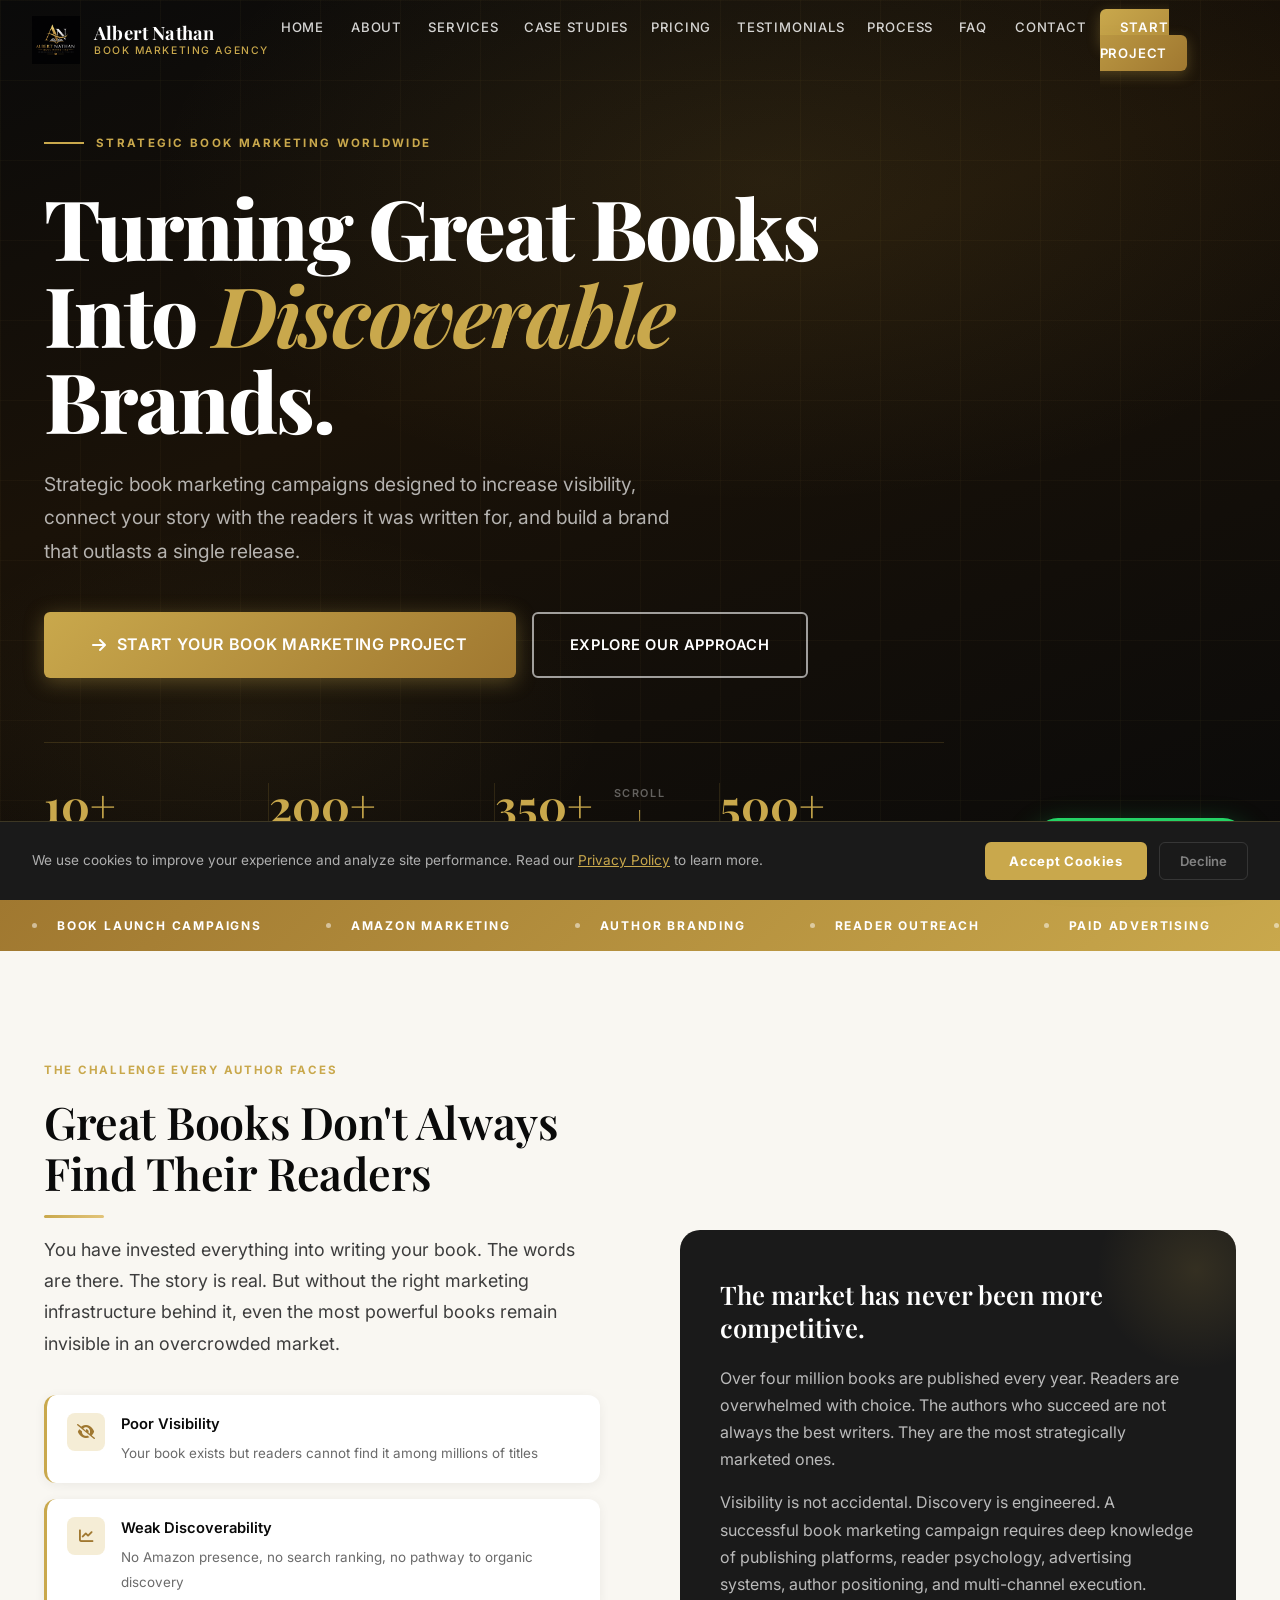
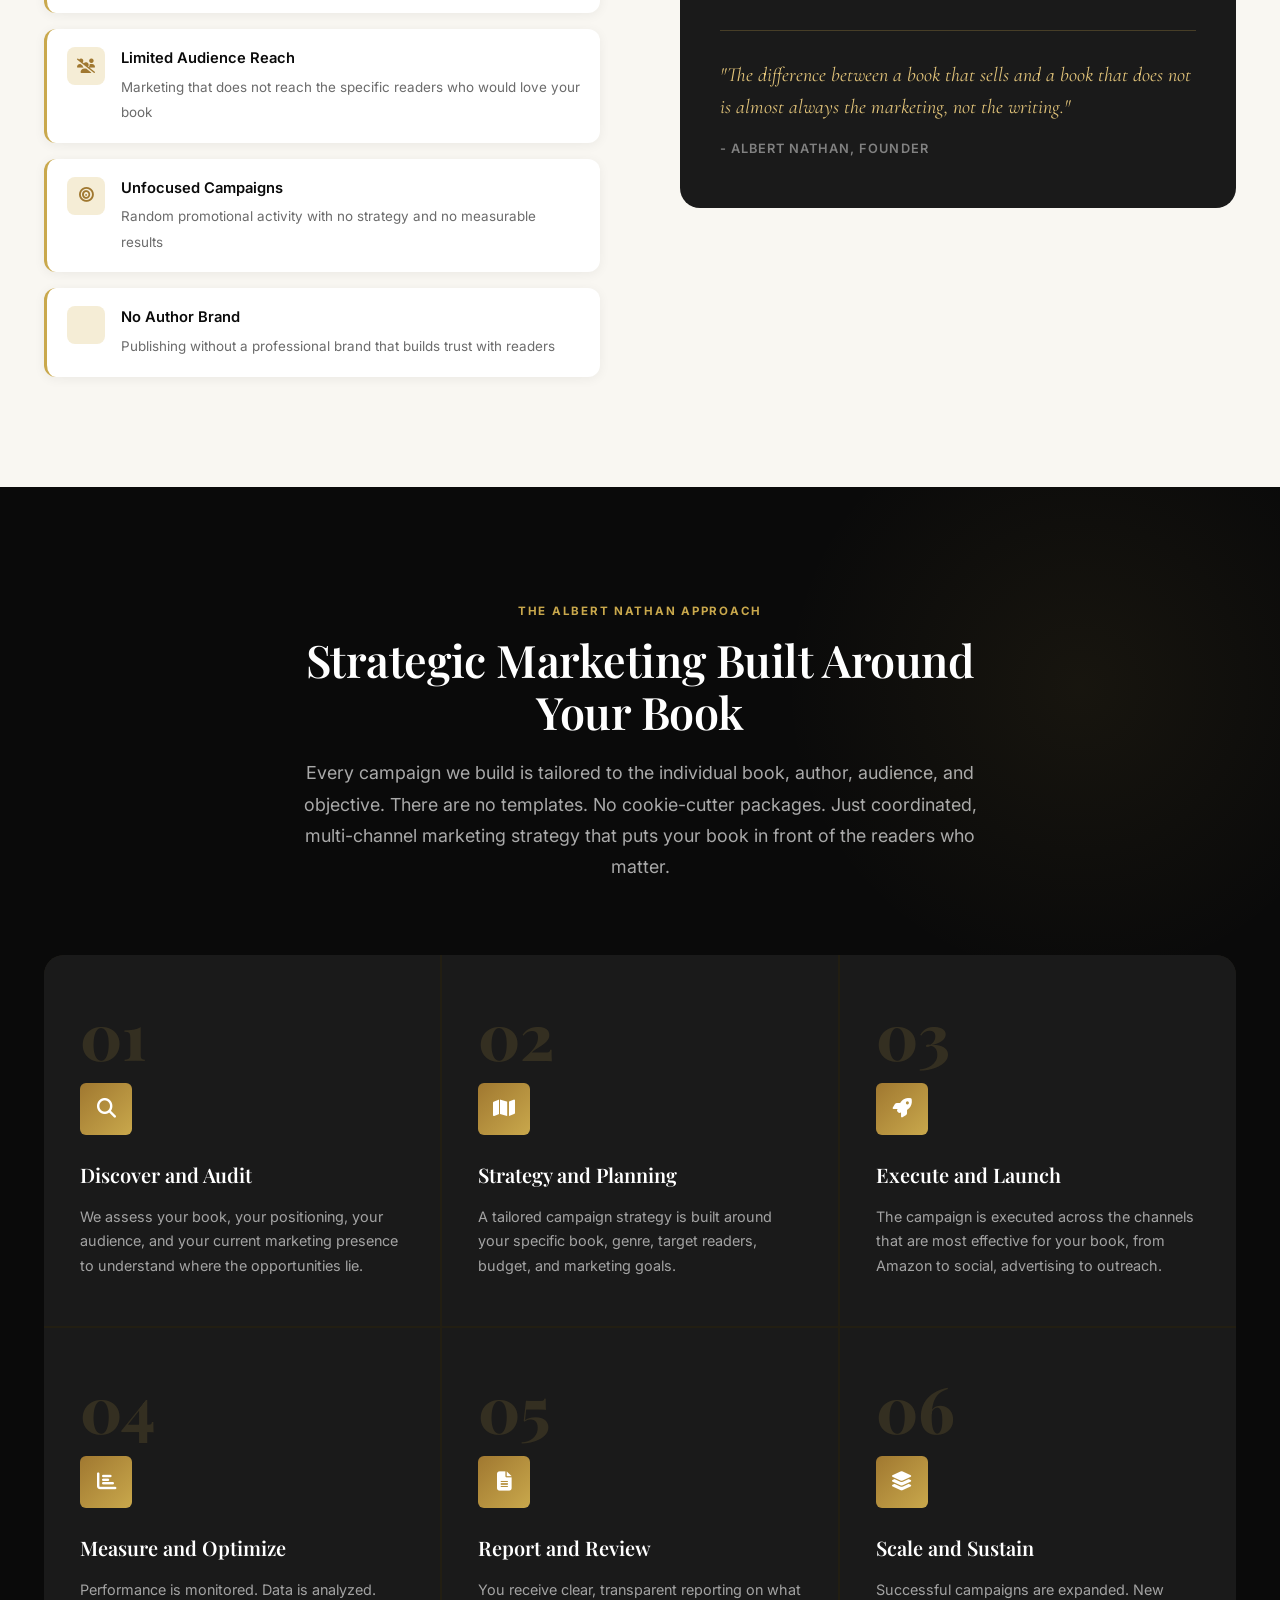
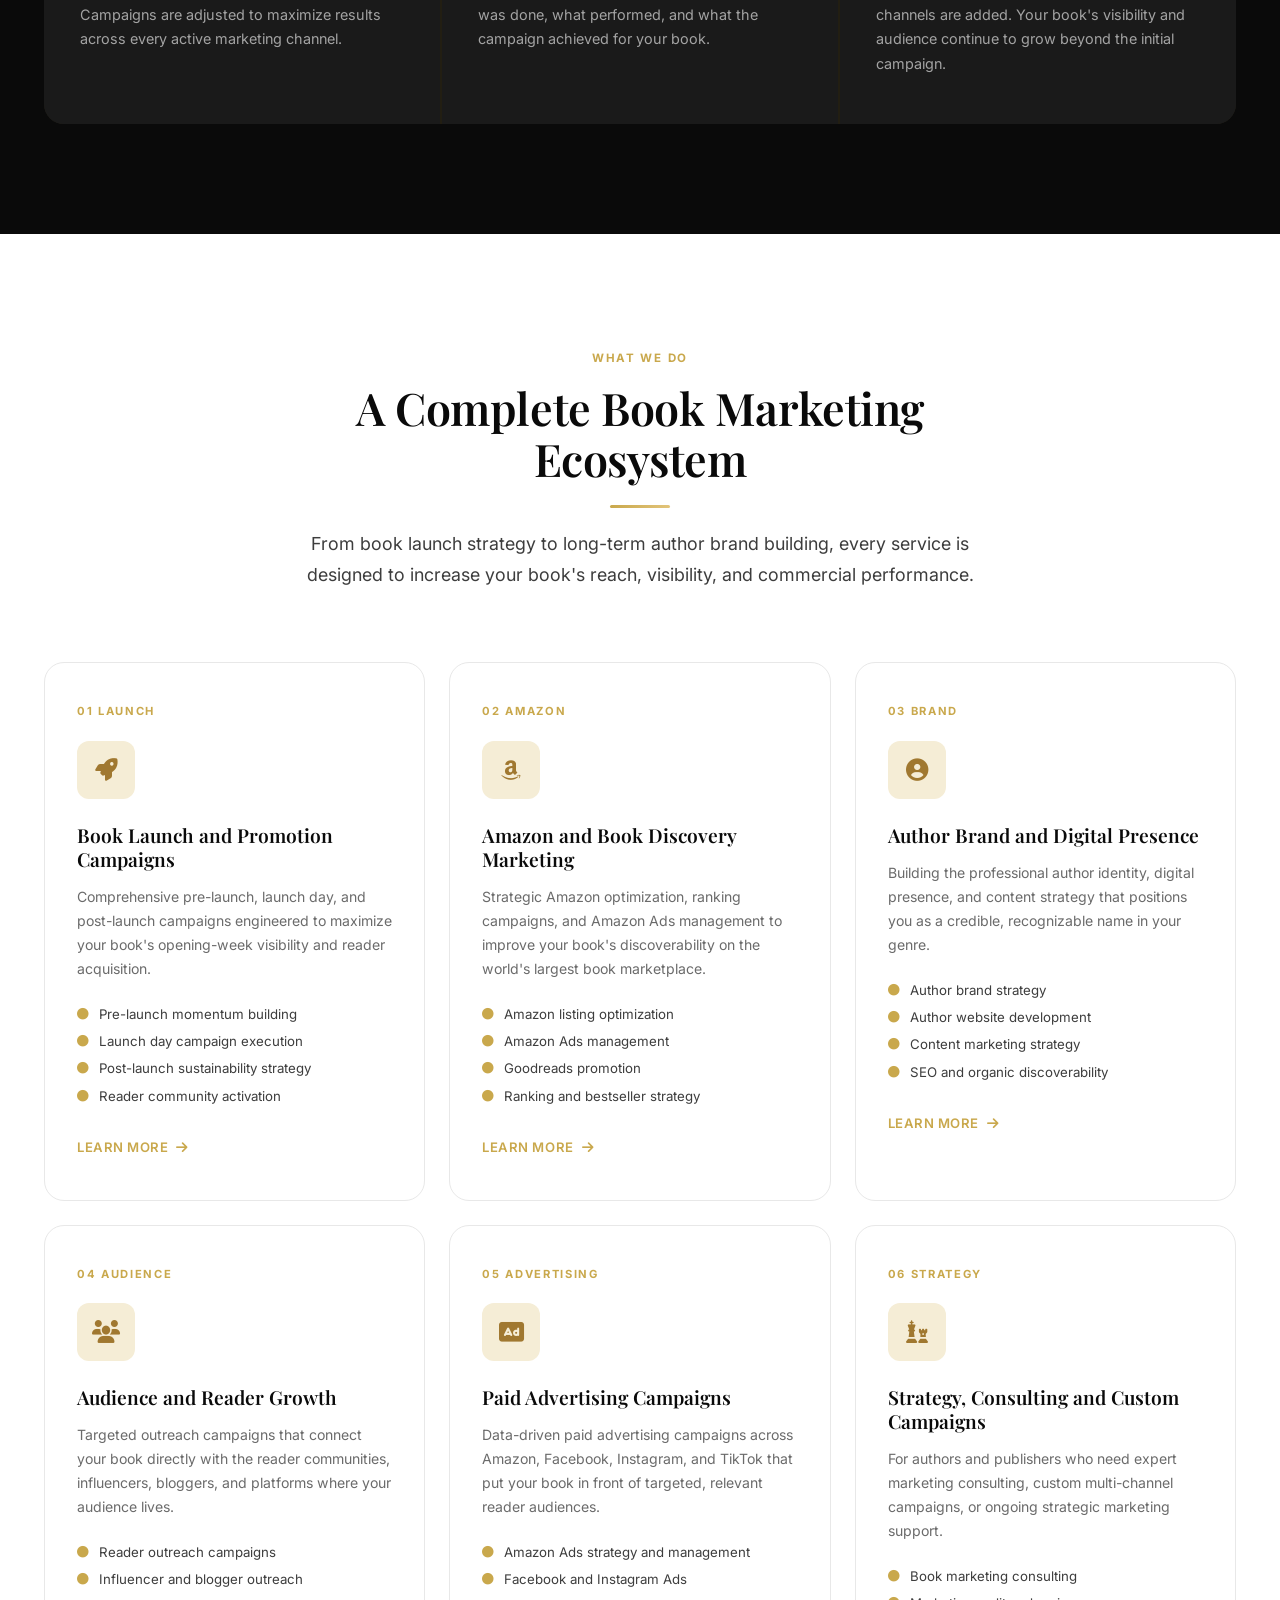
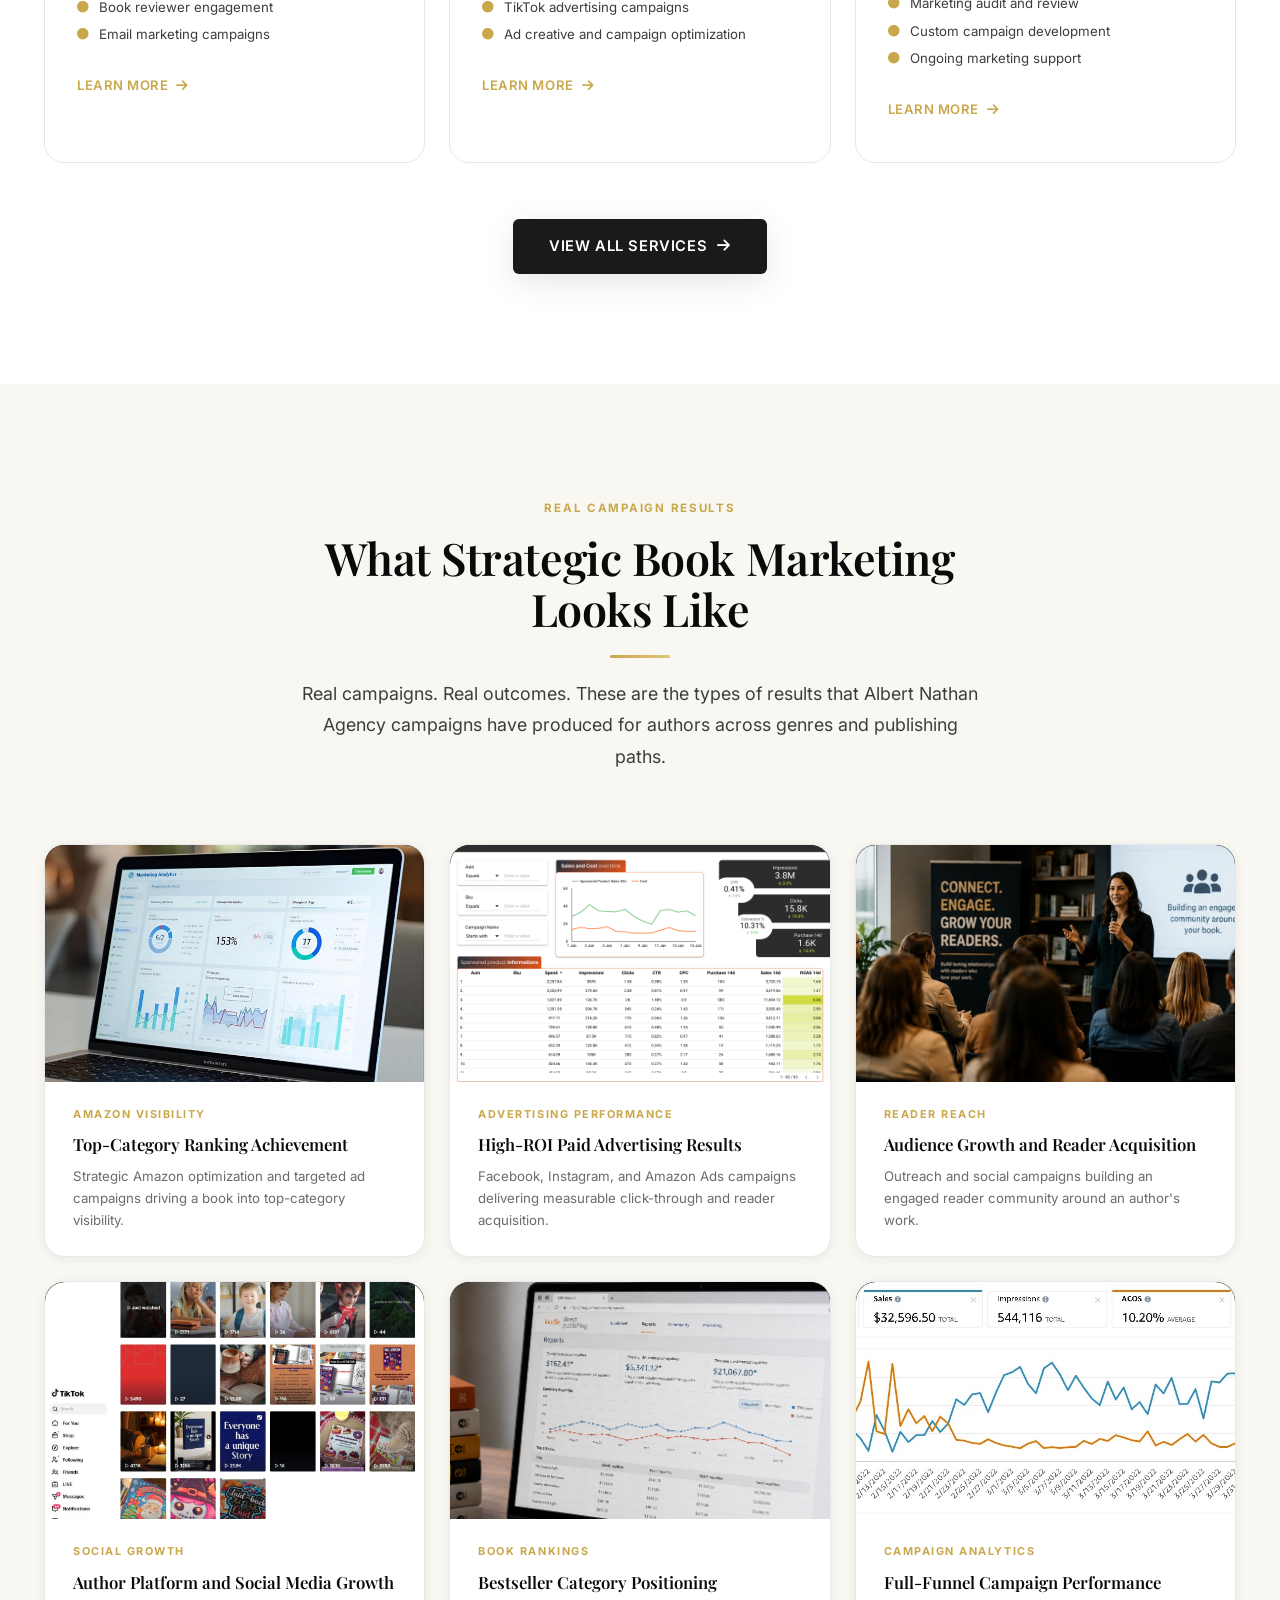
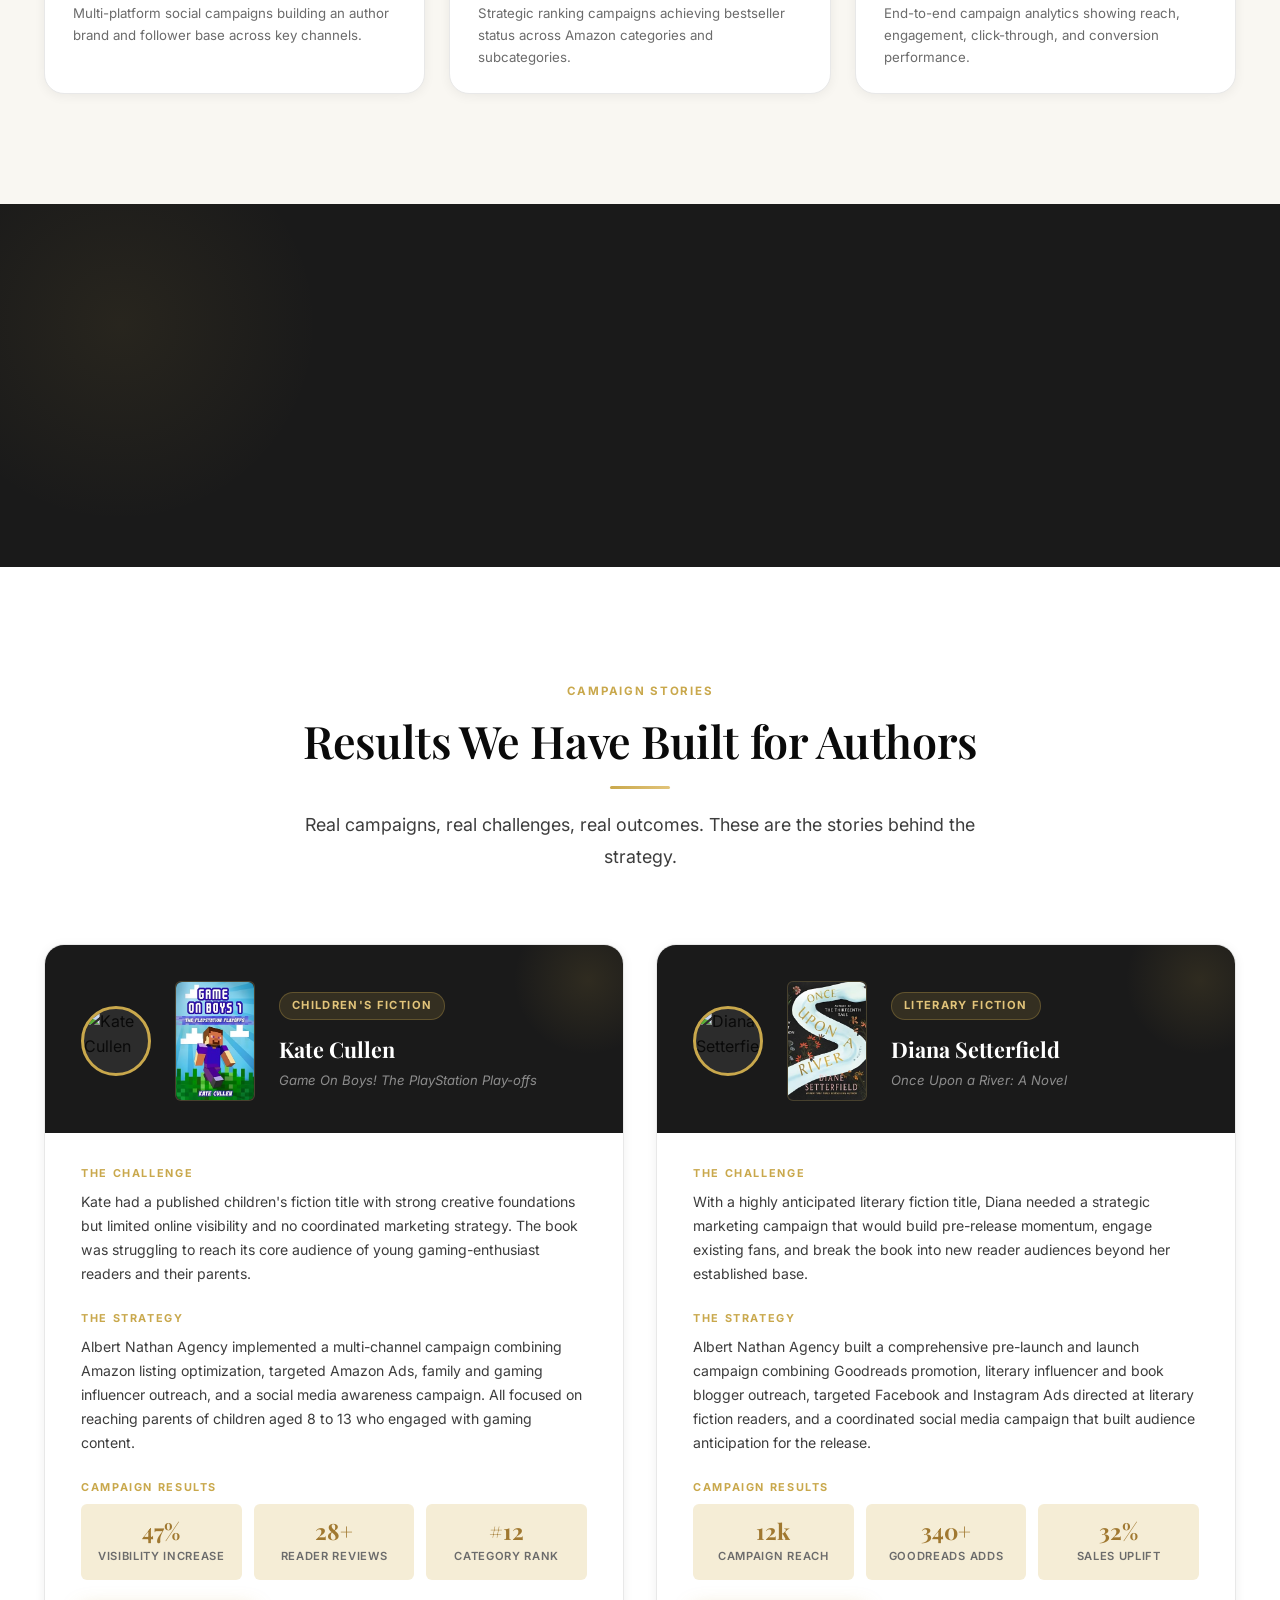
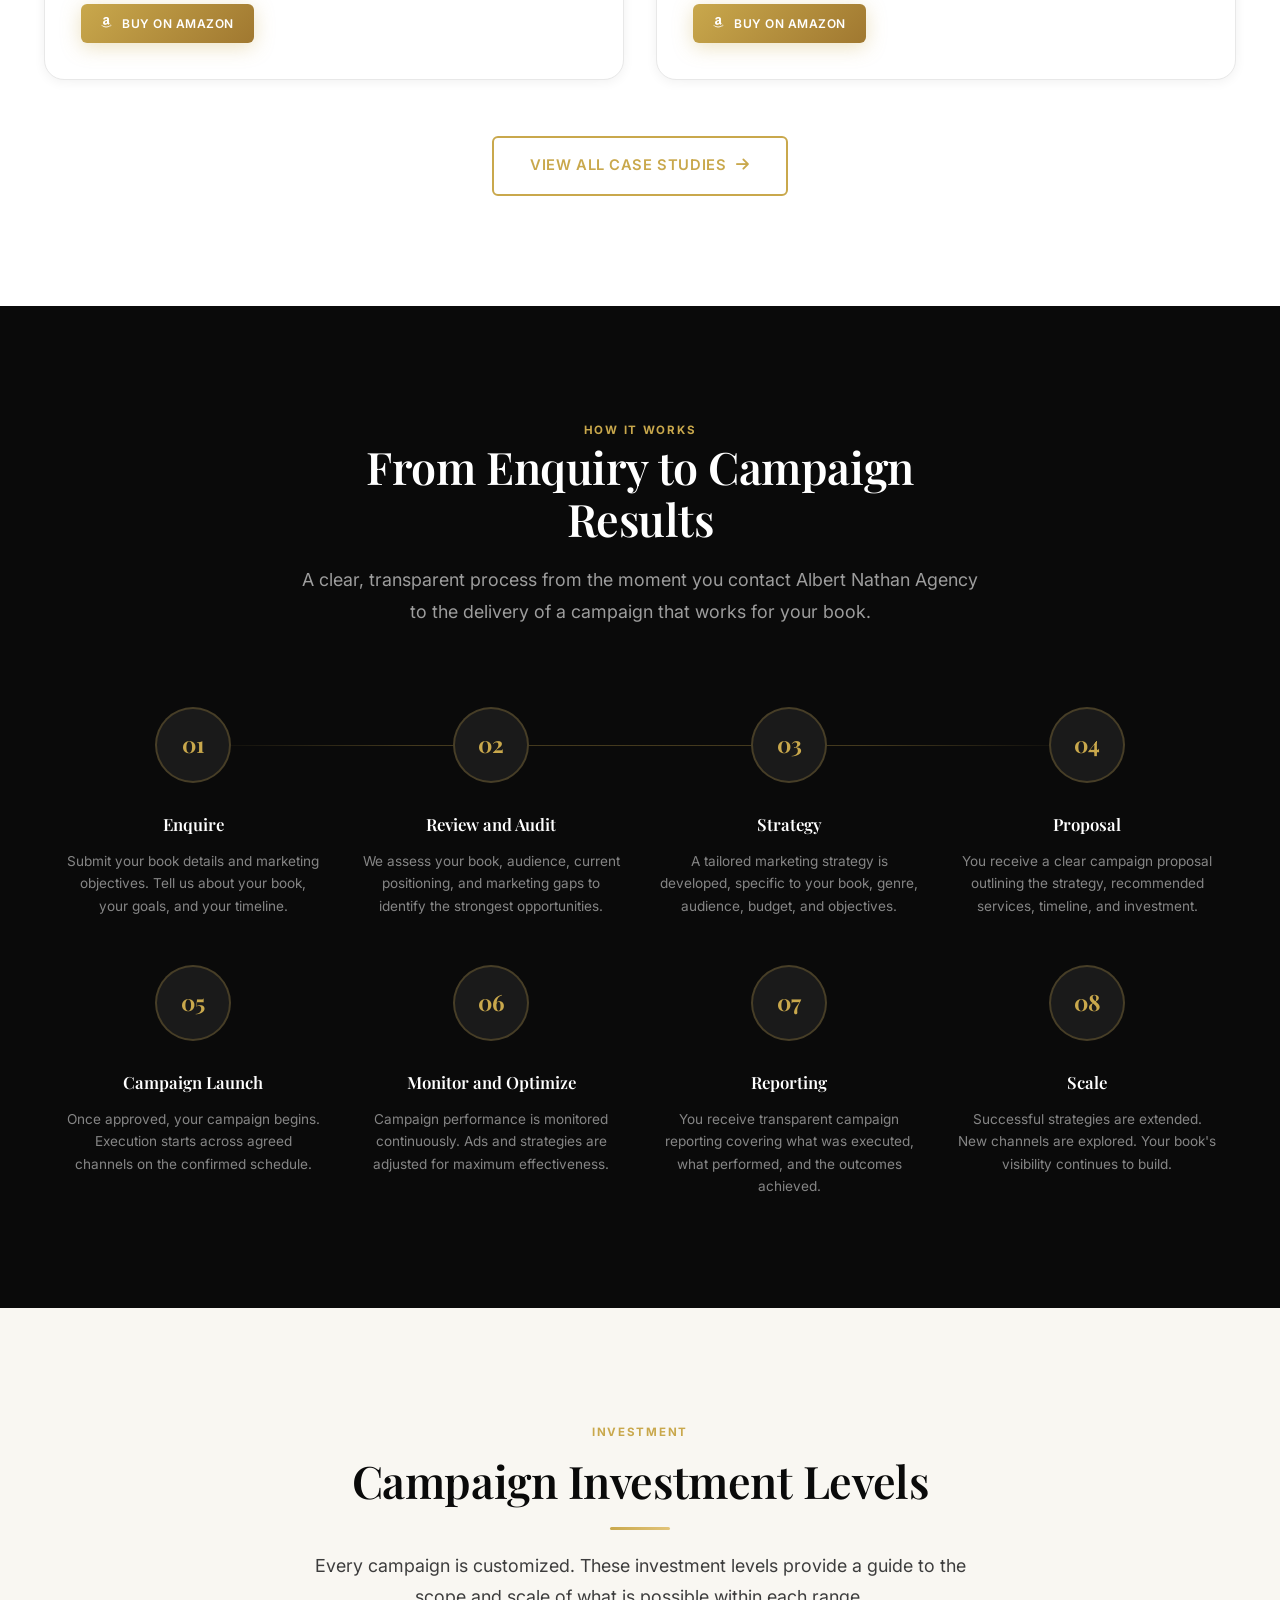
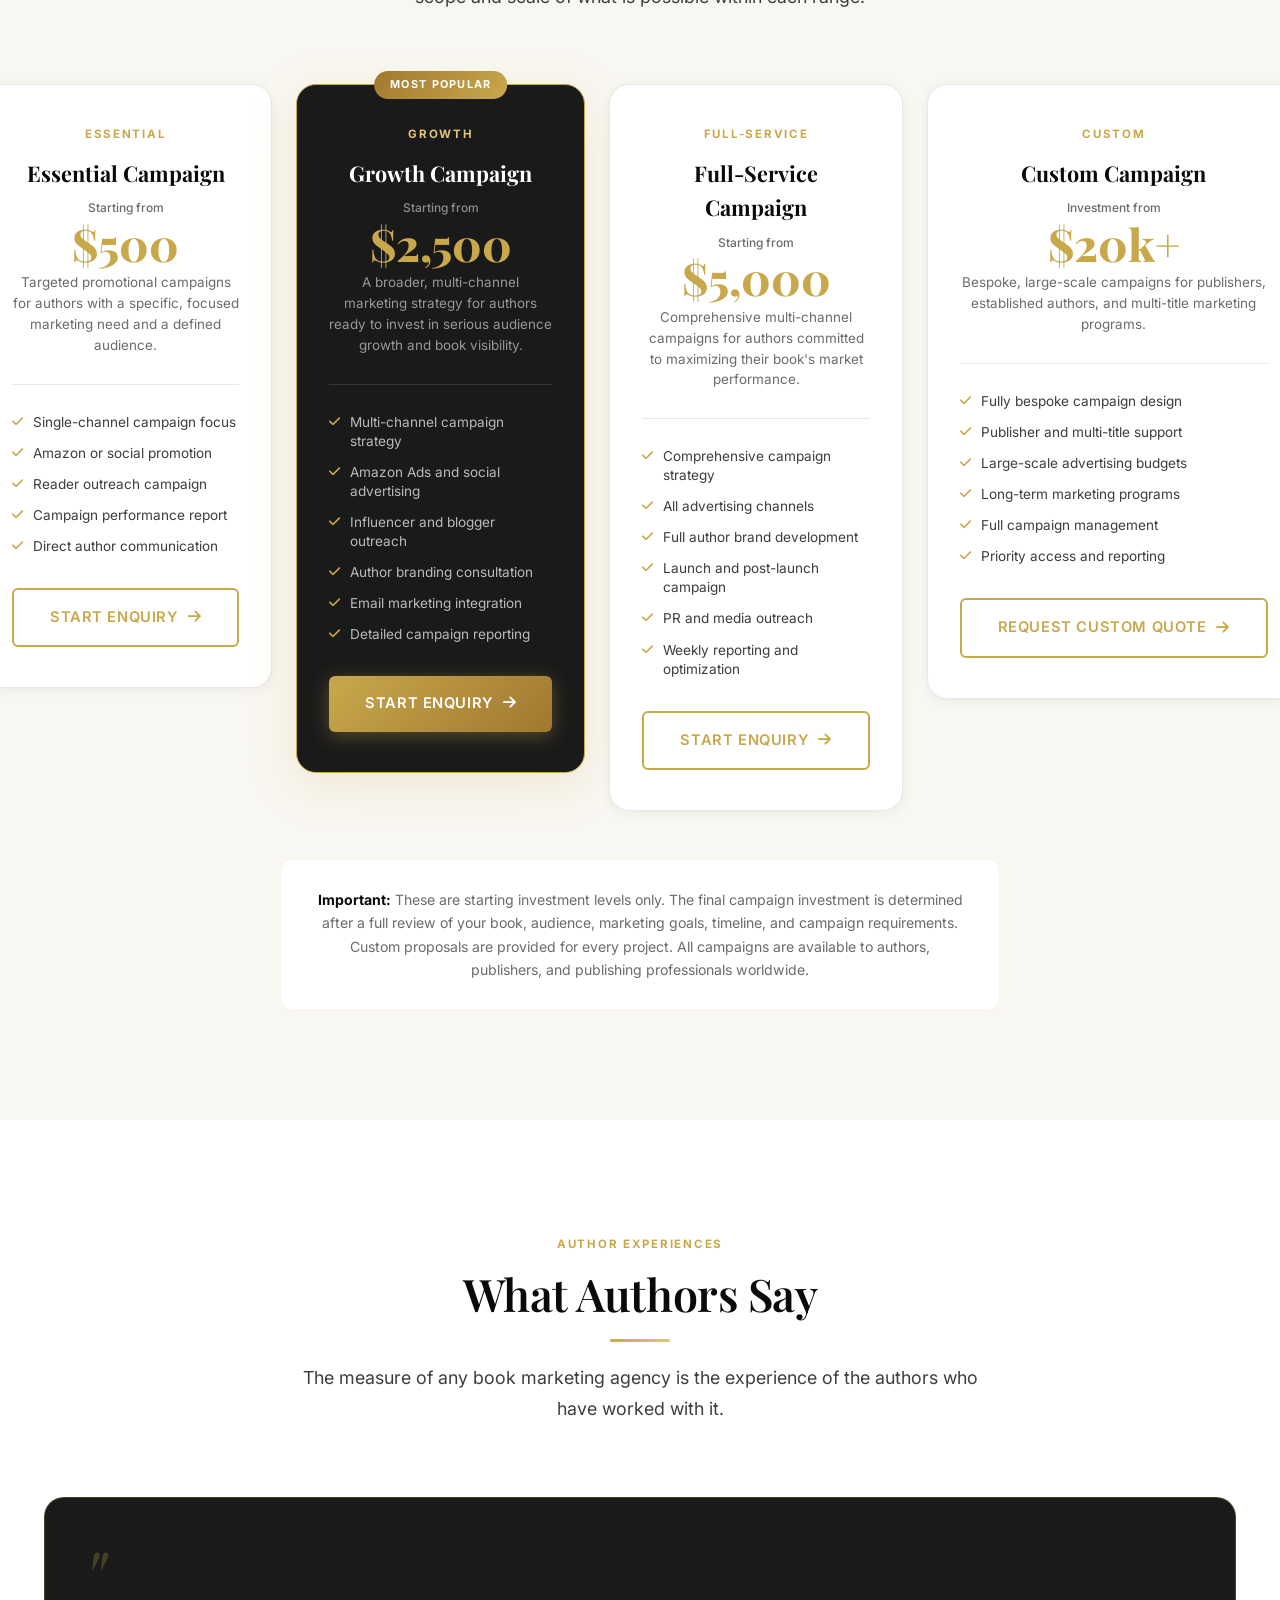
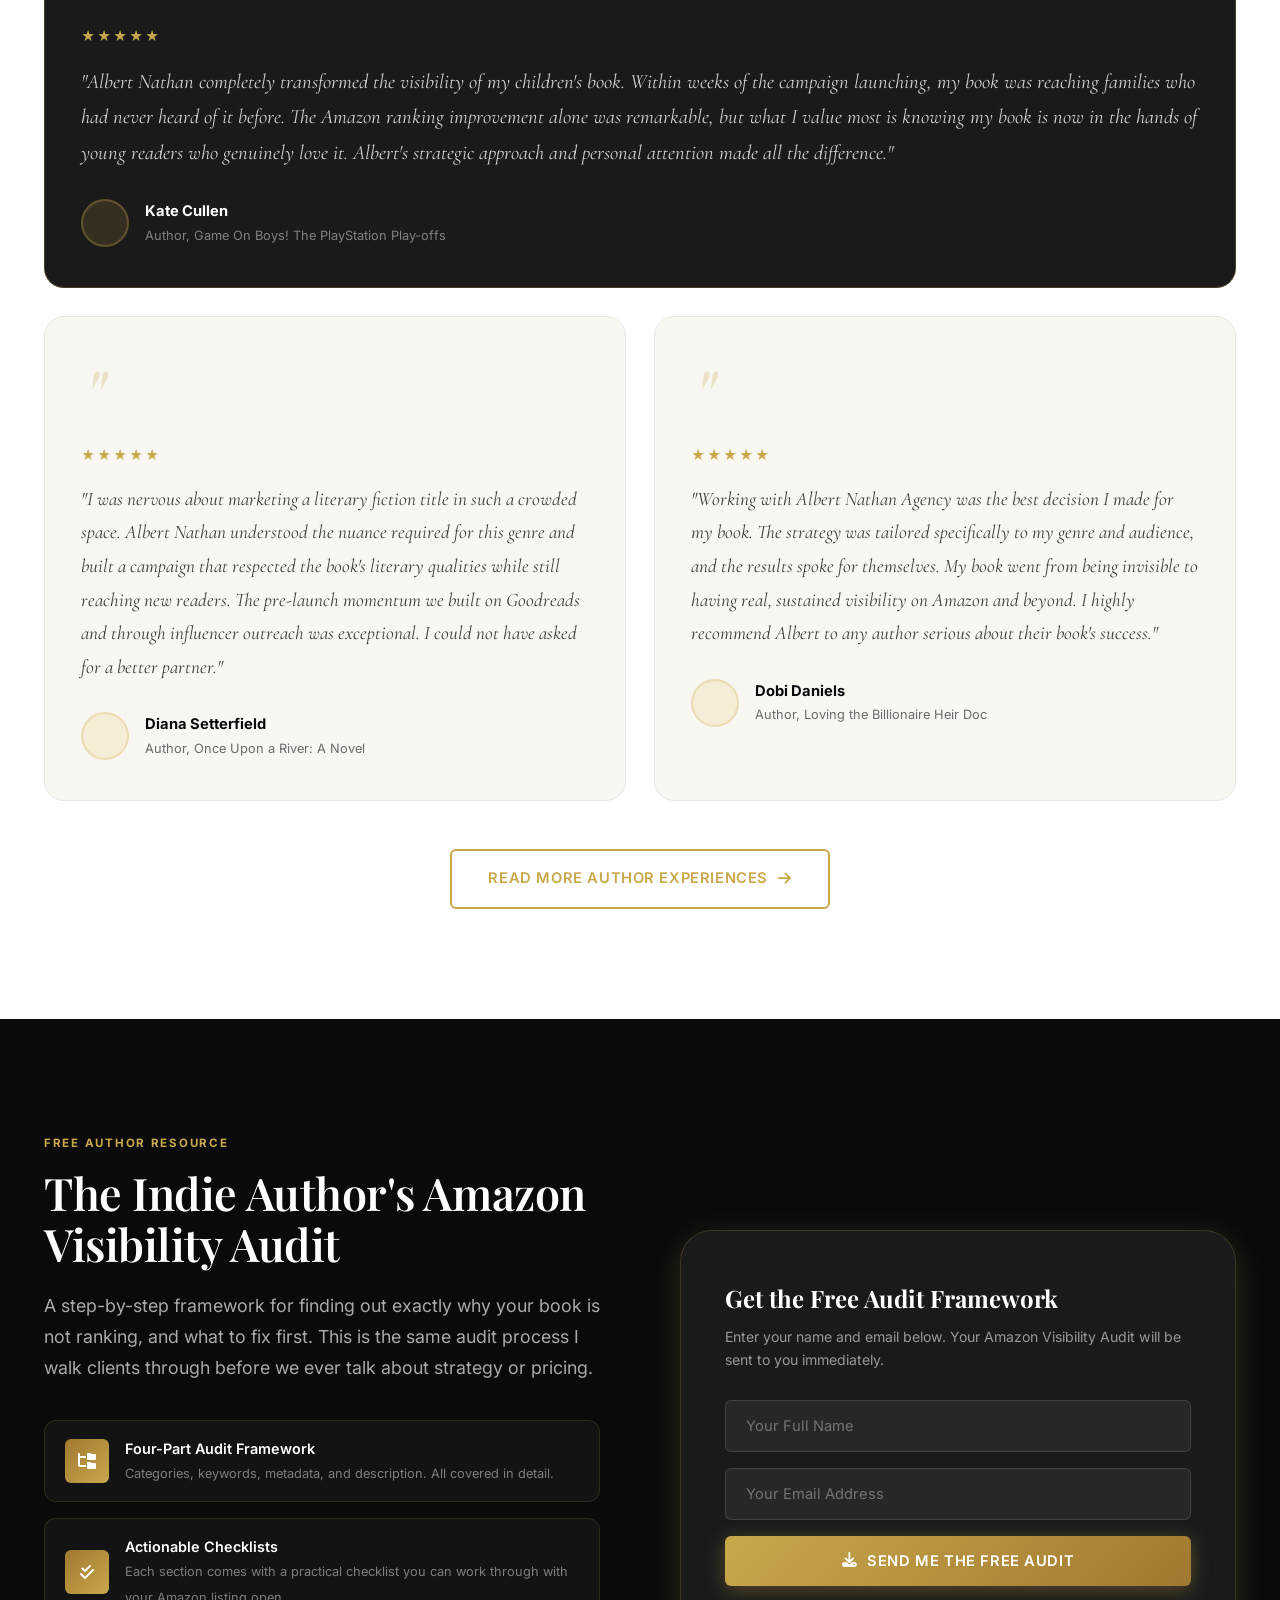
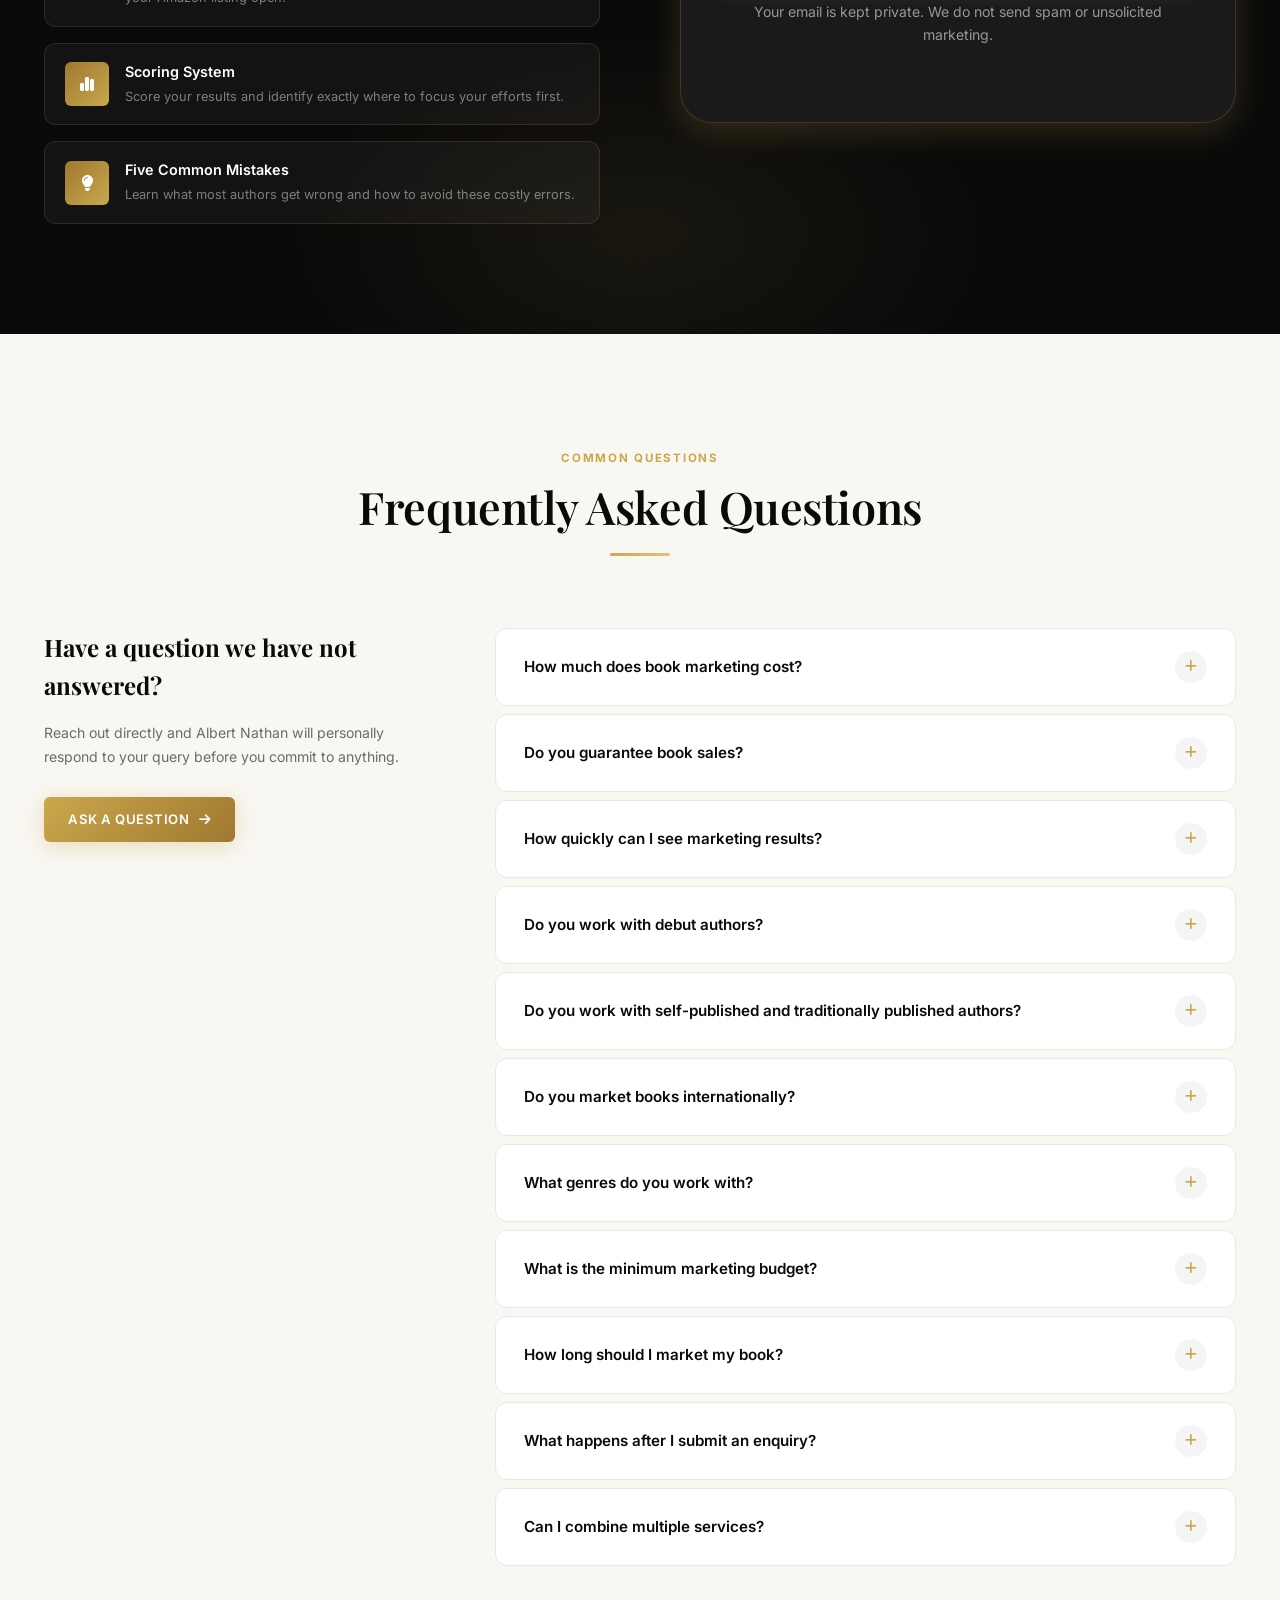
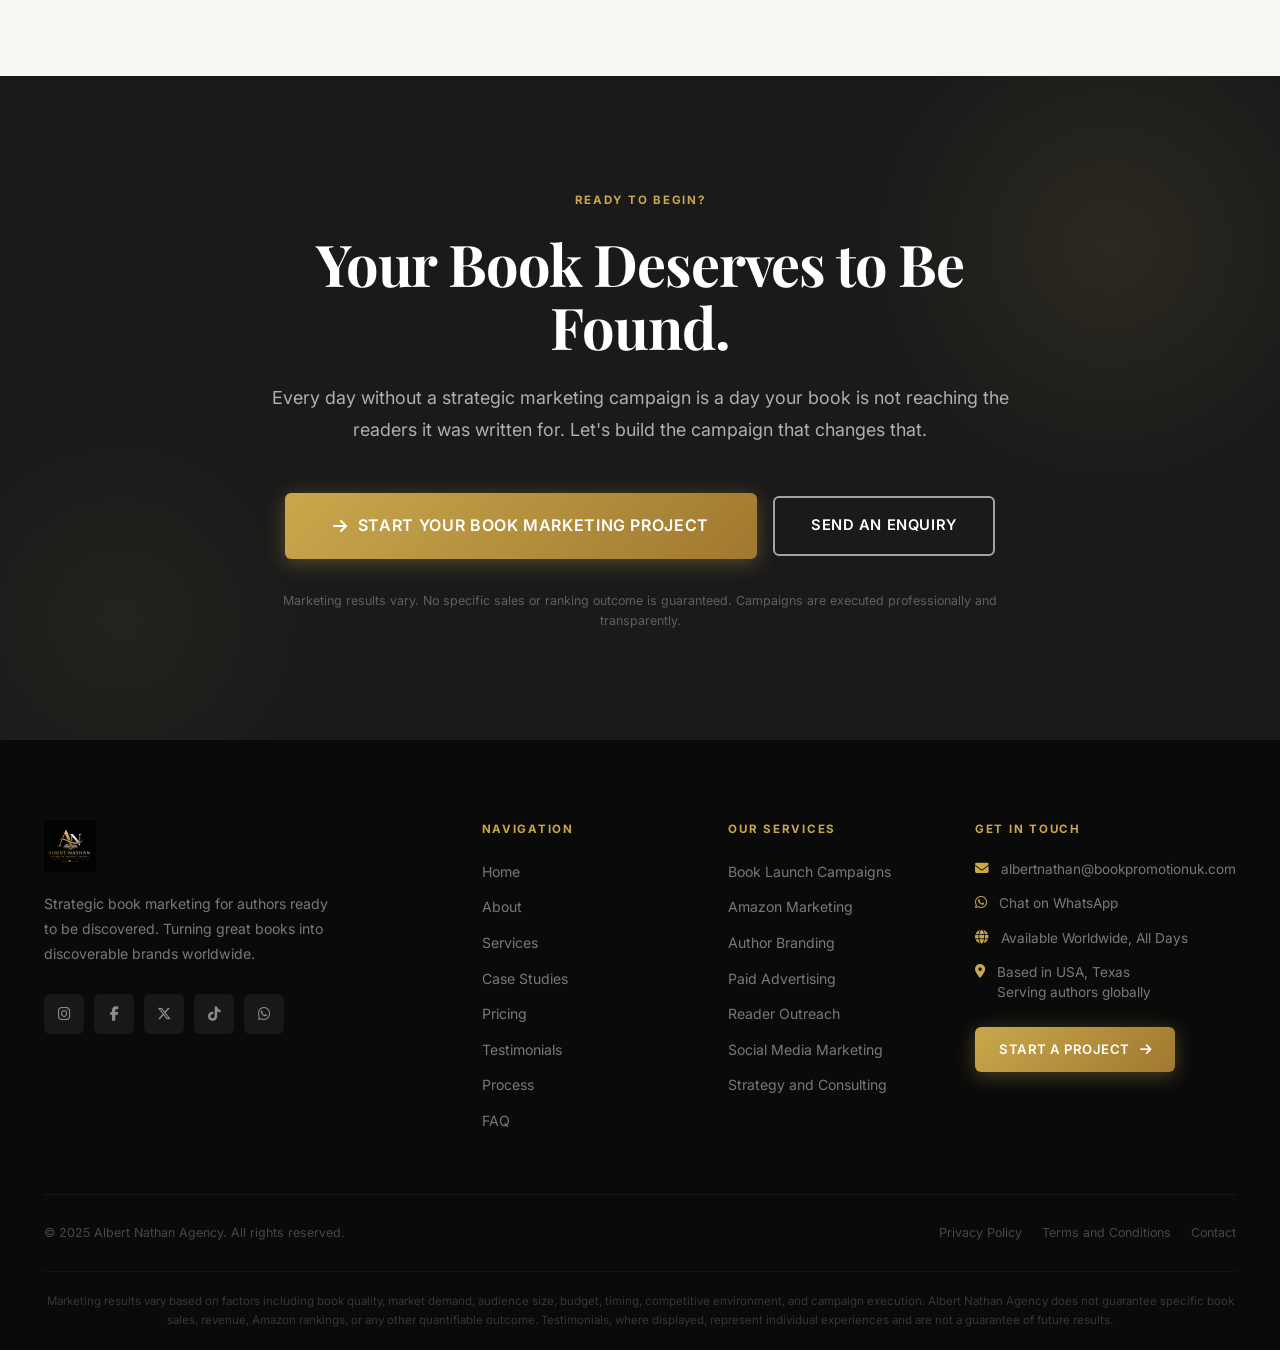
==== commit b89806ab: "Update index.html" ====
--- a/index.html
+++ b/index.html
@@ -2,7 +2,7 @@
 <html lang="en">
 <head>
   <meta charset="UTF-8" />
-  <meta name="viewport" content="width=device-width, initial-scale=1.0" />
+  <meta name="viewport" content="width=device-width, initial-scale=1.0, maximum-scale=5.0" />
   <meta name="description" content="Albert Nathan Agency: Strategic book marketing for authors ready to be discovered. Book launch campaigns, Amazon marketing, author branding, advertising and more." />
   <meta name="keywords" content="book marketer, book marketing, book marketing services, book promotion, book launch marketing, author marketing, Amazon book marketing, book advertising, author branding, book marketing agency, book marketing strategist, self-published book marketing" />
   <meta name="author" content="Albert Nathan" />
@@ -15,9 +15,9 @@
   <meta name="twitter:description" content="Strategic book marketing that puts your story in front of the readers who matter." />
   <title>Albert Nathan Agency | Strategic Book Marketing for Authors</title>
 
-  <!-- Favicon -->
-  <link rel="icon" type="image/png" href="logo.png" />
-  <link rel="apple-touch-icon" href="logo.png" />
+  <!-- Favicon - using your logo -->
+  <link rel="icon" type="Albert Nathan.png" href="Albert Nathan.png" />
+  <link rel="apple-touch-icon" href="Albert Nathan.png" />
 
   <!-- Google Fonts -->
   <link rel="preconnect" href="https://fonts.googleapis.com" />
@@ -1386,6 +1386,7 @@
       display: flex;
       gap: 24px;
       align-items: center;
+      flex-wrap: wrap;
     }
 
     .case-card-header::before {
@@ -1395,6 +1396,41 @@
       width: 150px; height: 150px;
       border-radius: 50%;
       background: radial-gradient(circle, rgba(201,168,76,0.12) 0%, transparent 70%);
+    }
+
+    /* Author Profile Image - Left side */
+    .case-author-avatar {
+      width: 70px;
+      height: 70px;
+      border-radius: 50%;
+      border: 3px solid var(--gold);
+      overflow: hidden;
+      flex-shrink: 0;
+      position: relative;
+      z-index: 1;
+      background: var(--charcoal-mid);
+      display: flex;
+      align-items: center;
+      justify-content: center;
+    }
+
+    .case-author-avatar img {
+      width: 100%;
+      height: 100%;
+      object-fit: cover;
+    }
+
+    .case-author-avatar .avatar-fallback {
+      width: 100%;
+      height: 100%;
+      display: flex;
+      align-items: center;
+      justify-content: center;
+      font-family: var(--font-heading);
+      font-size: 1.4rem;
+      font-weight: 700;
+      color: var(--gold-light);
+      background: rgba(201,168,76,0.10);
     }
 
     .case-book-cover-slot {
@@ -1627,7 +1663,7 @@
     }
 
     /* ============================================================
-       PRICING SECTION
+       PRICING SECTION - CENTERED
     ============================================================ */
     #pricing {
       background: var(--off-white);
@@ -1648,6 +1684,7 @@
       grid-template-columns: repeat(4, 1fr);
       gap: 24px;
       align-items: start;
+      justify-content: center;
     }
 
     .pricing-card {
@@ -1658,6 +1695,7 @@
       box-shadow: var(--shadow-sm);
       transition: var(--transition);
       position: relative;
+      text-align: center;
     }
 
     .pricing-card:hover {
@@ -1748,6 +1786,8 @@
       flex-direction: column;
       gap: 12px;
       margin-bottom: 32px;
+      text-align: left;
+      padding-left: 0;
     }
 
     .pricing-feature {
@@ -1876,6 +1916,14 @@
       font-weight: 700;
       color: var(--gold-dark);
       border: 2px solid var(--border);
+      overflow: hidden;
+    }
+
+    .testimonial-avatar img {
+      width: 100%;
+      height: 100%;
+      object-fit: cover;
+      border-radius: 50%;
     }
 
     .testimonial-card.featured .testimonial-avatar {
@@ -2584,6 +2632,7 @@
 
       .case-metrics { grid-template-columns: 1fr; }
       .case-book-cover-slot { width: 60px; height: 90px; }
+      .case-author-avatar { width: 50px; height: 50px; }
 
       .btn-group { flex-direction: column; align-items: flex-start; }
       .cta-final-inner .btn-group { align-items: center; }
@@ -2595,6 +2644,7 @@
       .process-steps-row2 { grid-template-columns: 1fr; }
       .metrics-grid { grid-template-columns: 1fr; }
       .case-card-header { flex-direction: column; align-items: flex-start; }
+      .case-author-avatar { width: 45px; height: 45px; }
     }
   </style>
 </head>
@@ -3199,6 +3249,10 @@
         <!-- Case Study 1 - Kate Cullen -->
         <div class="case-card reveal reveal-delay-1">
           <div class="case-card-header">
+            <!-- Author Profile Image - left side -->
+            <div class="case-author-avatar">
+              <img src="kate-cullen.jpg" alt="Kate Cullen" />
+            </div>
             <div class="case-book-cover-slot">
               <img src="Game on boys.png" alt="Game On Boys! The PlayStation Play-offs book cover" />
             </div>
@@ -3246,6 +3300,10 @@
         <!-- Case Study 2 - Diana Setterfield -->
         <div class="case-card reveal reveal-delay-2">
           <div class="case-card-header">
+            <!-- Author Profile Image - left side -->
+            <div class="case-author-avatar">
+              <img src="diana-setterfield.jpg" alt="Diana Setterfield" />
+            </div>
             <div class="case-book-cover-slot">
               <img src="Once upon.png" alt="Once Upon a River book cover" />
             </div>
@@ -3368,7 +3426,7 @@
   </section>
 
   <!-- ============================================================
-       PRICING SECTION
+       PRICING SECTION - CENTERED
   ============================================================ -->
   <section id="pricing" aria-labelledby="pricing-heading">
     <div class="container">
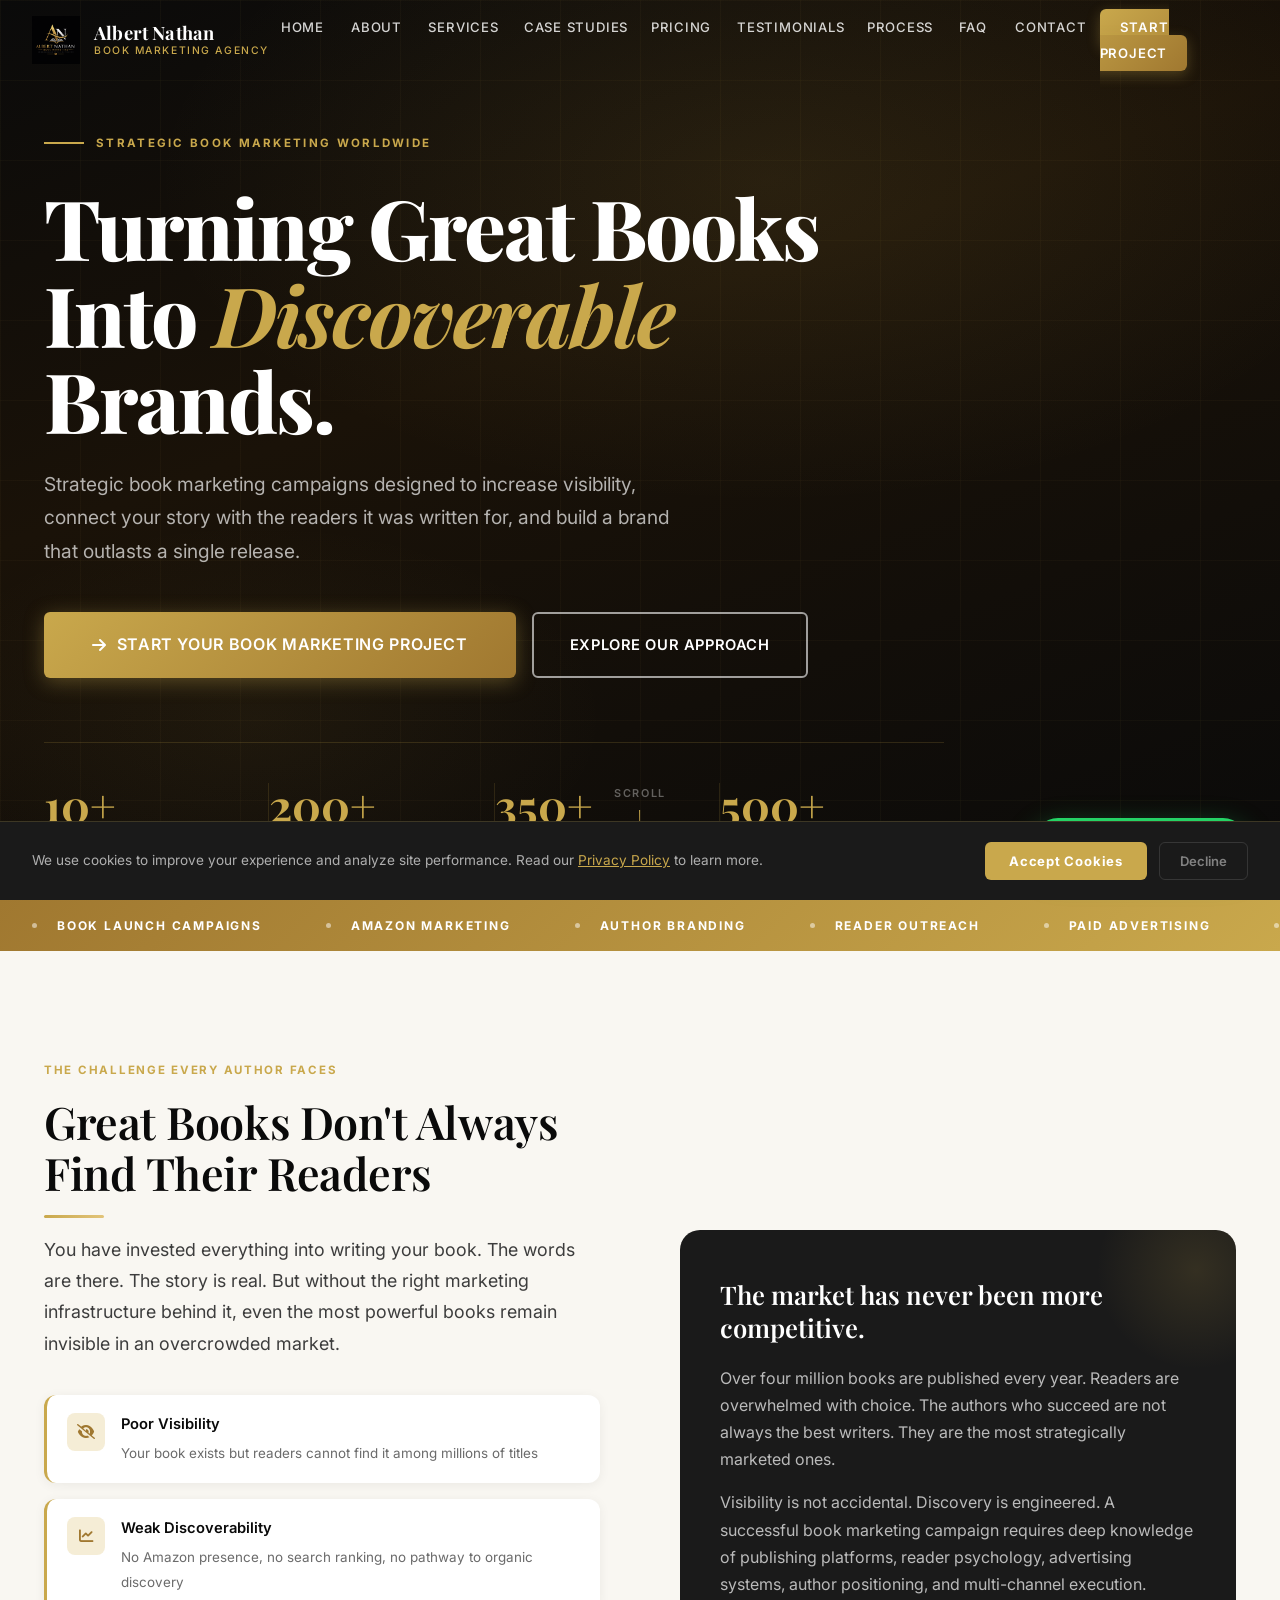
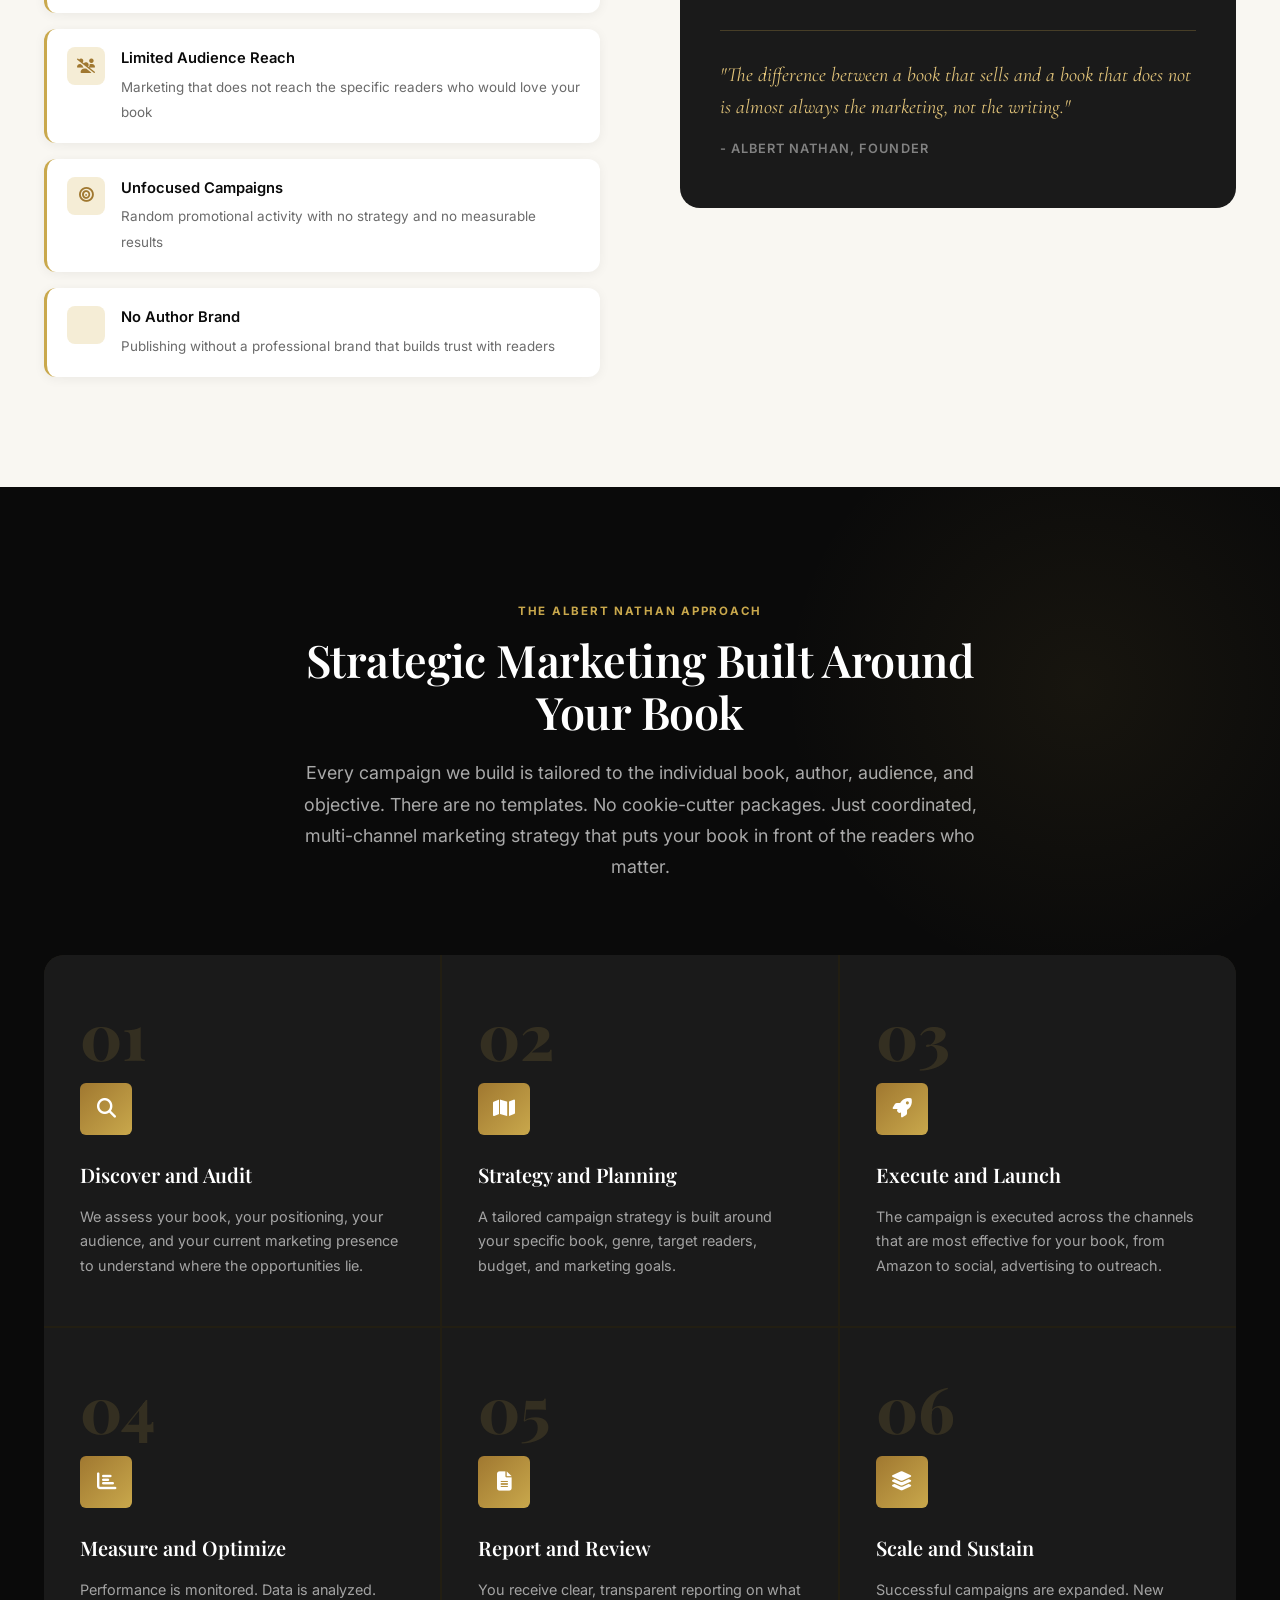
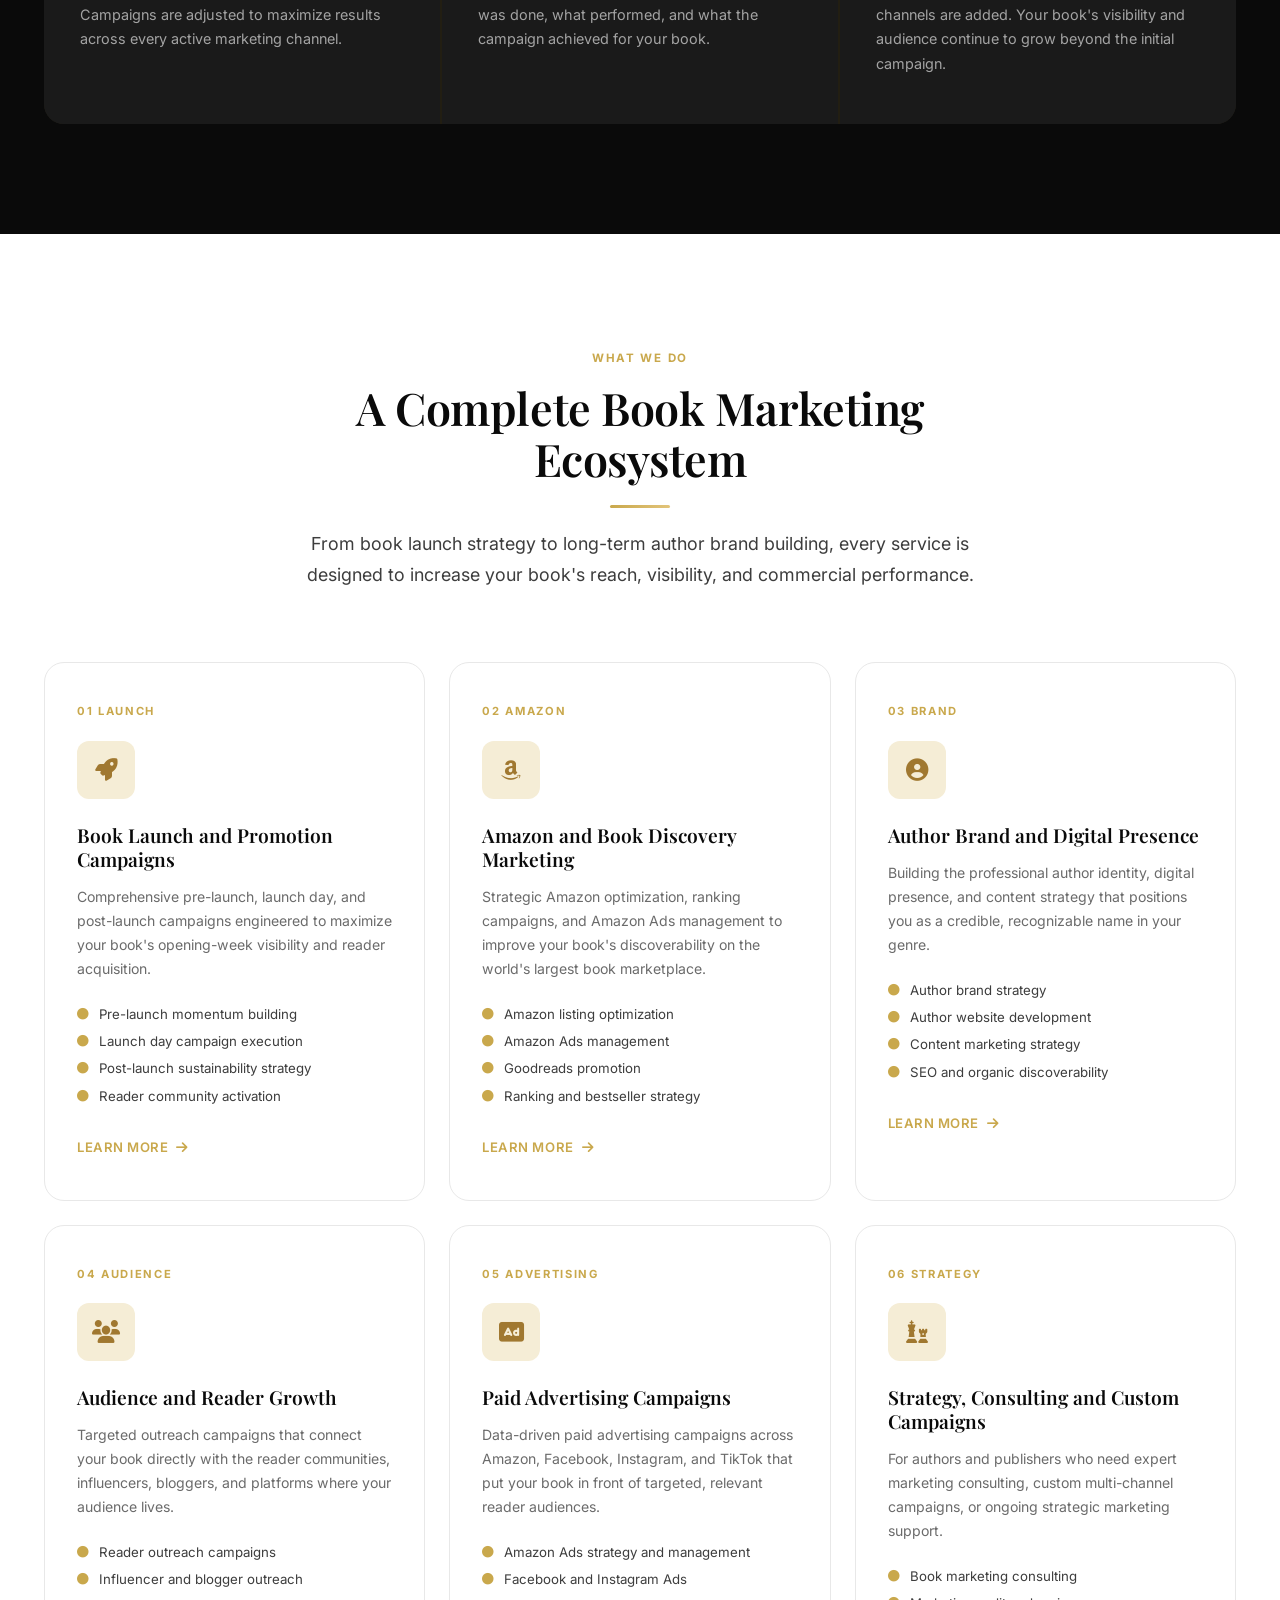
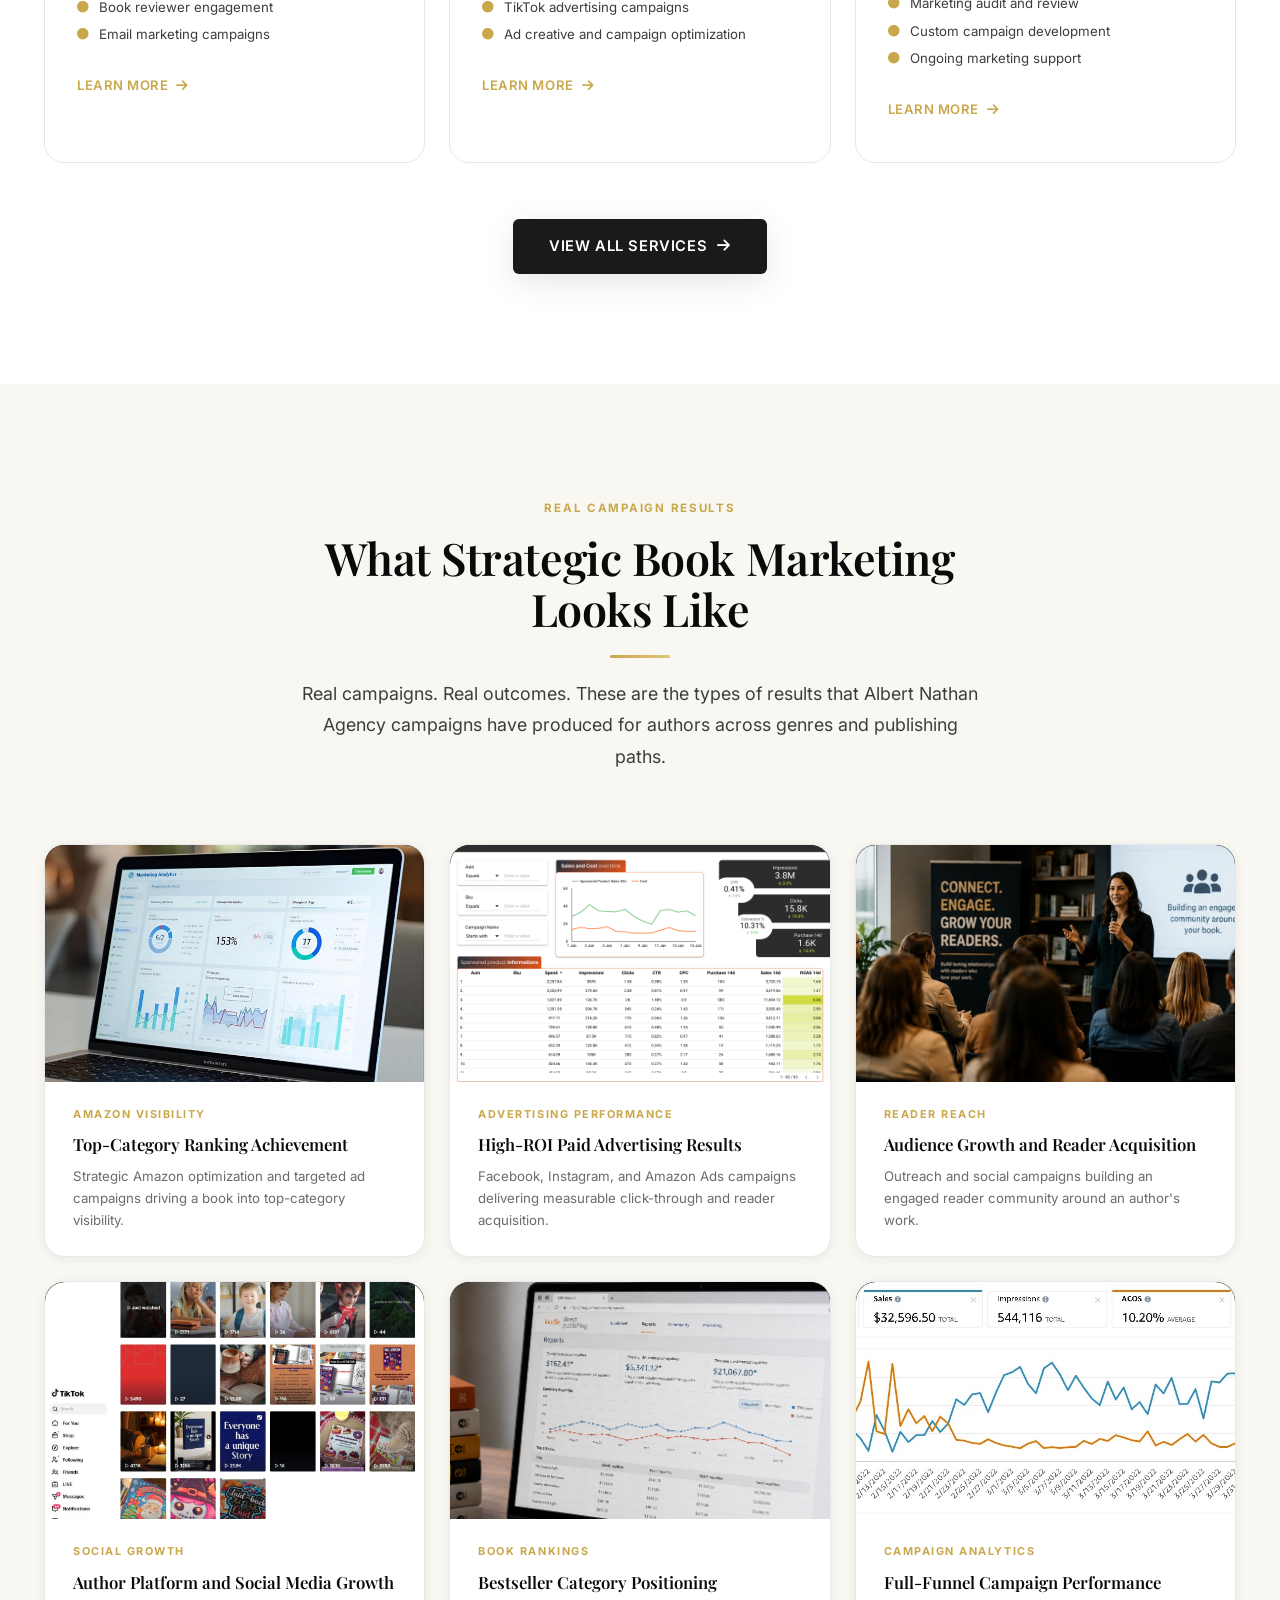
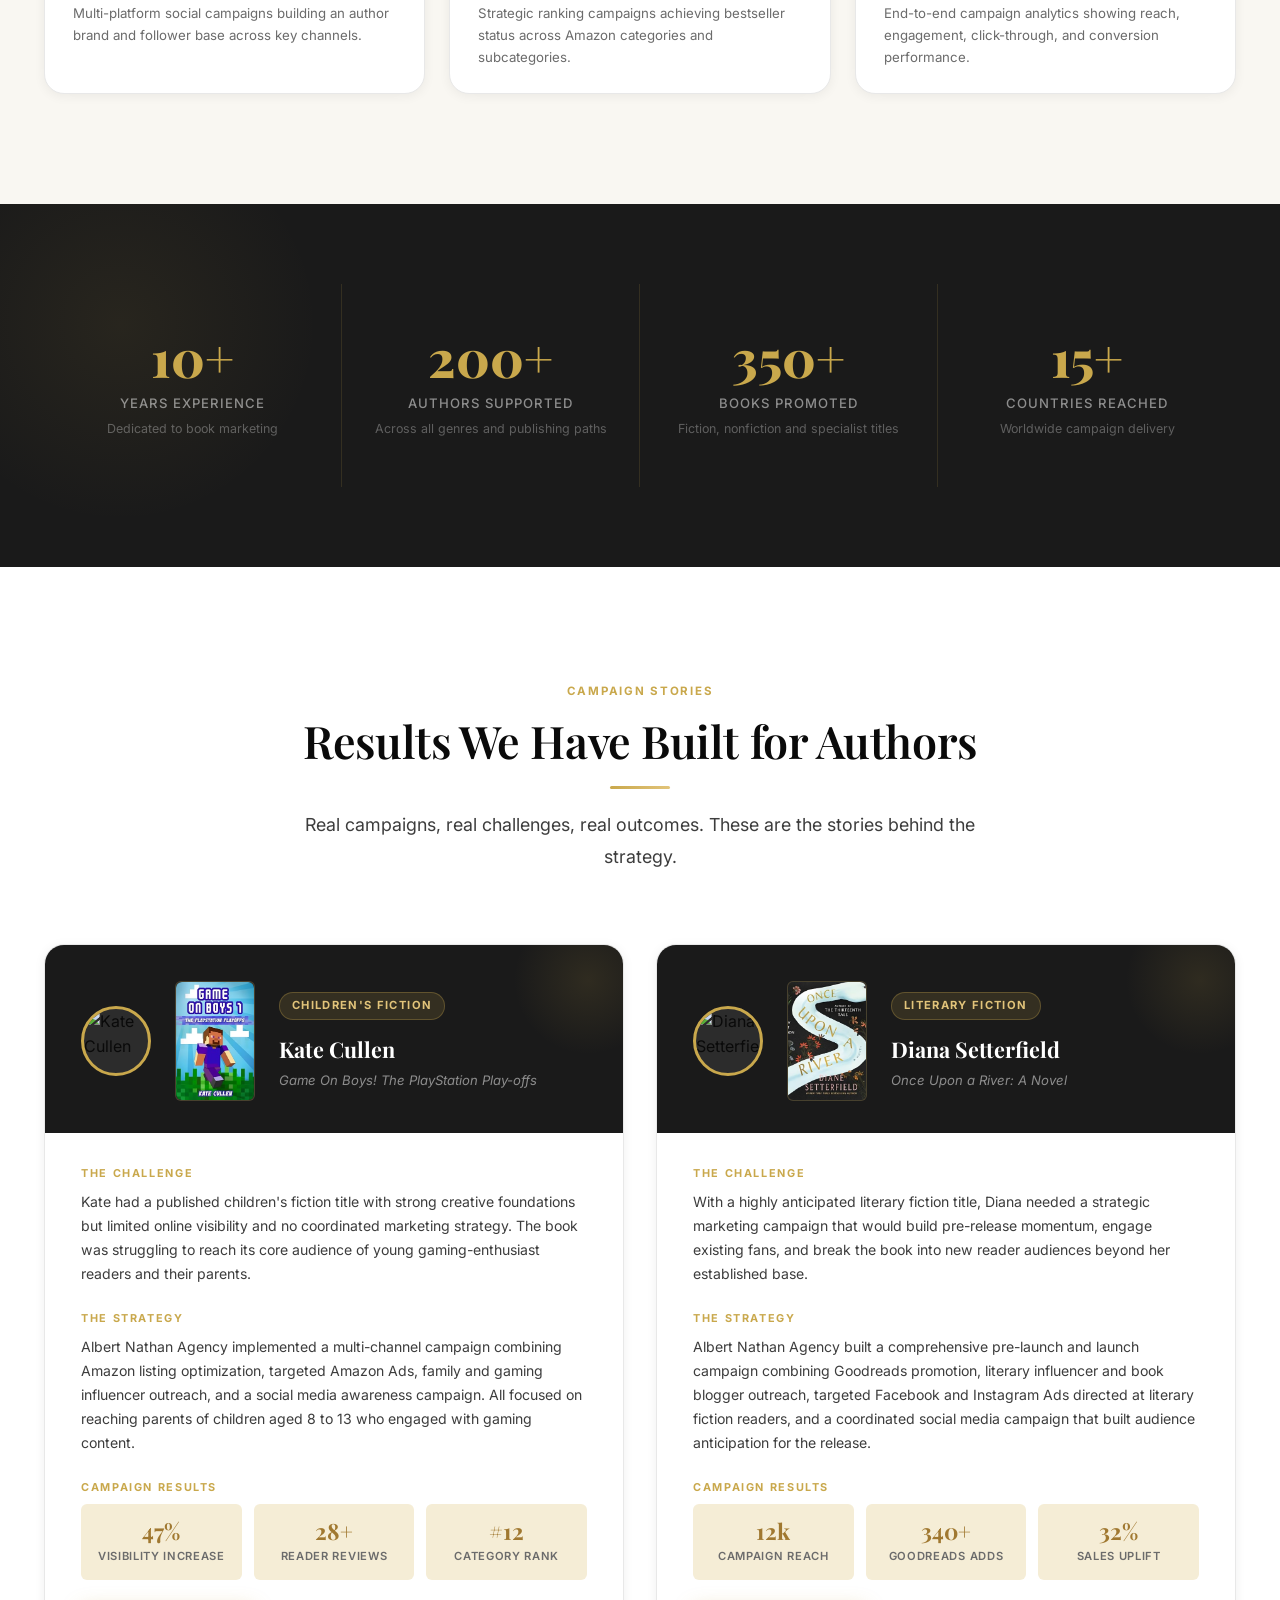
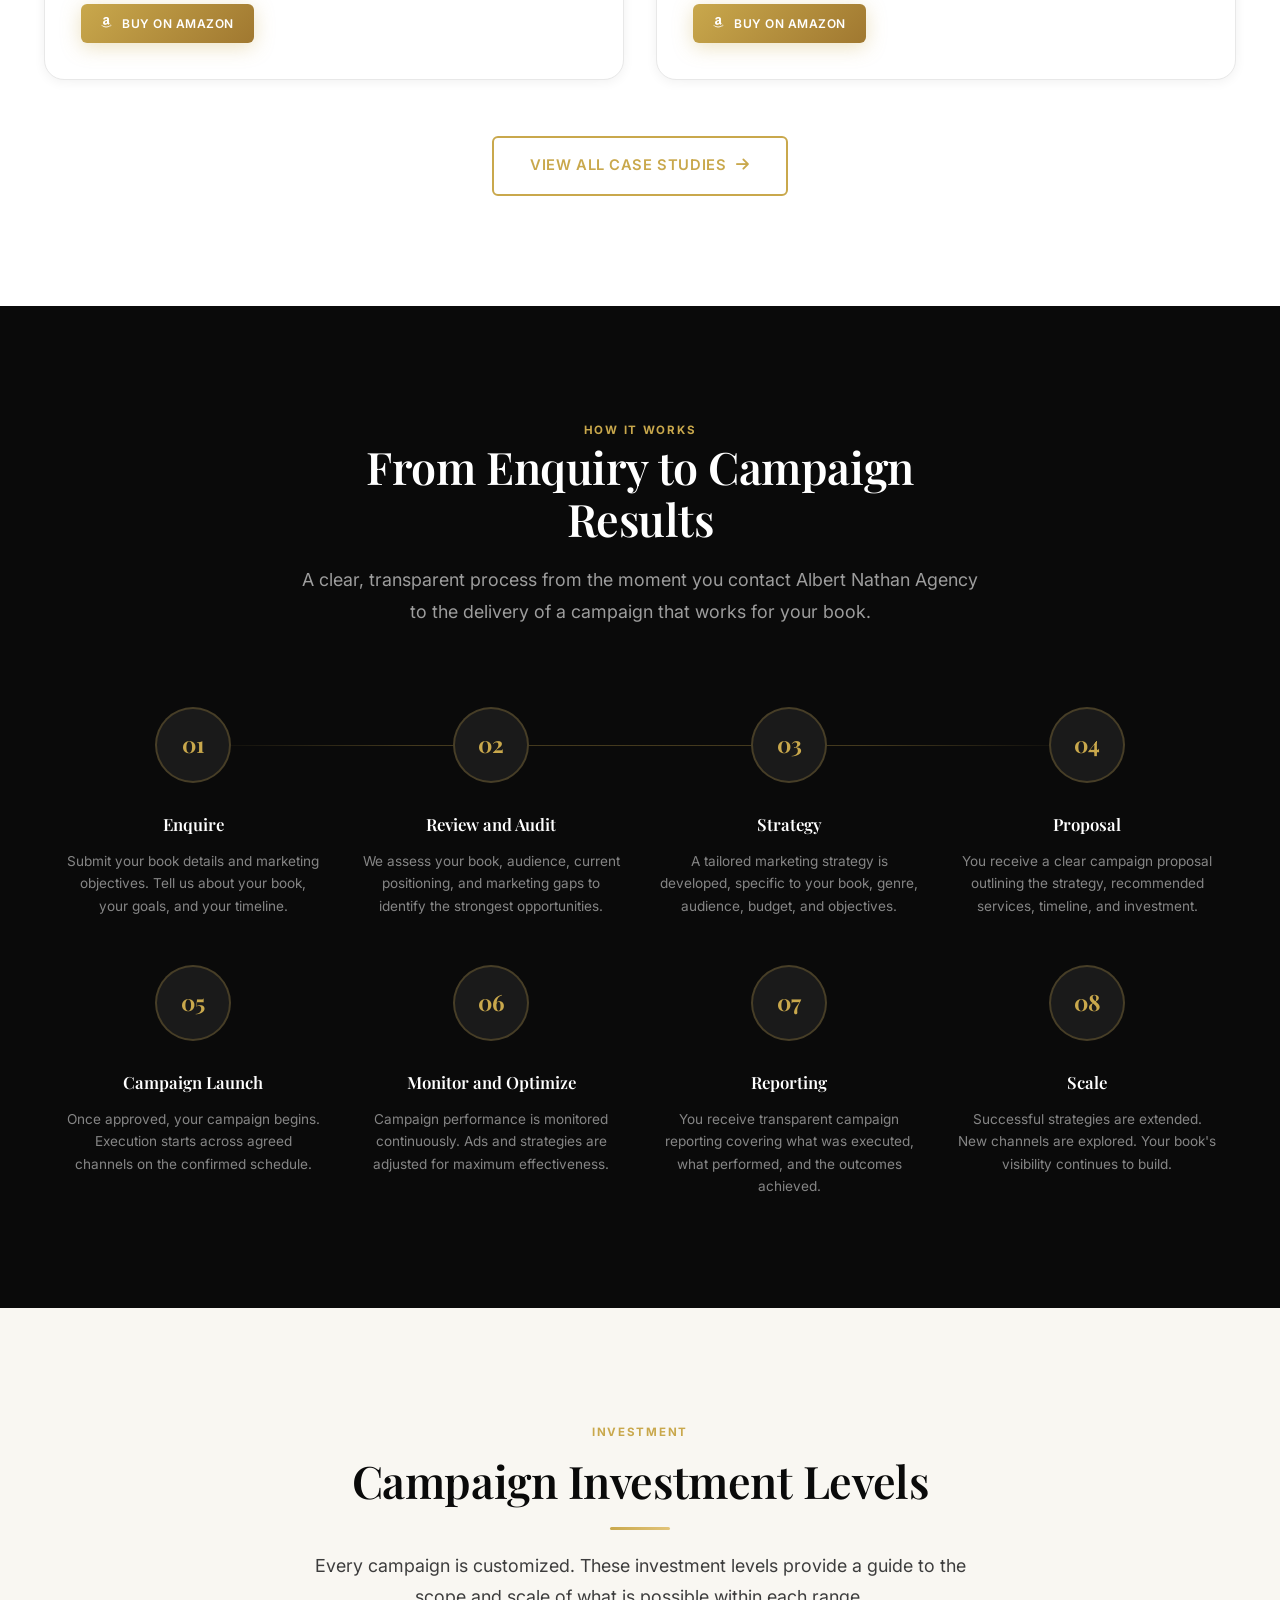
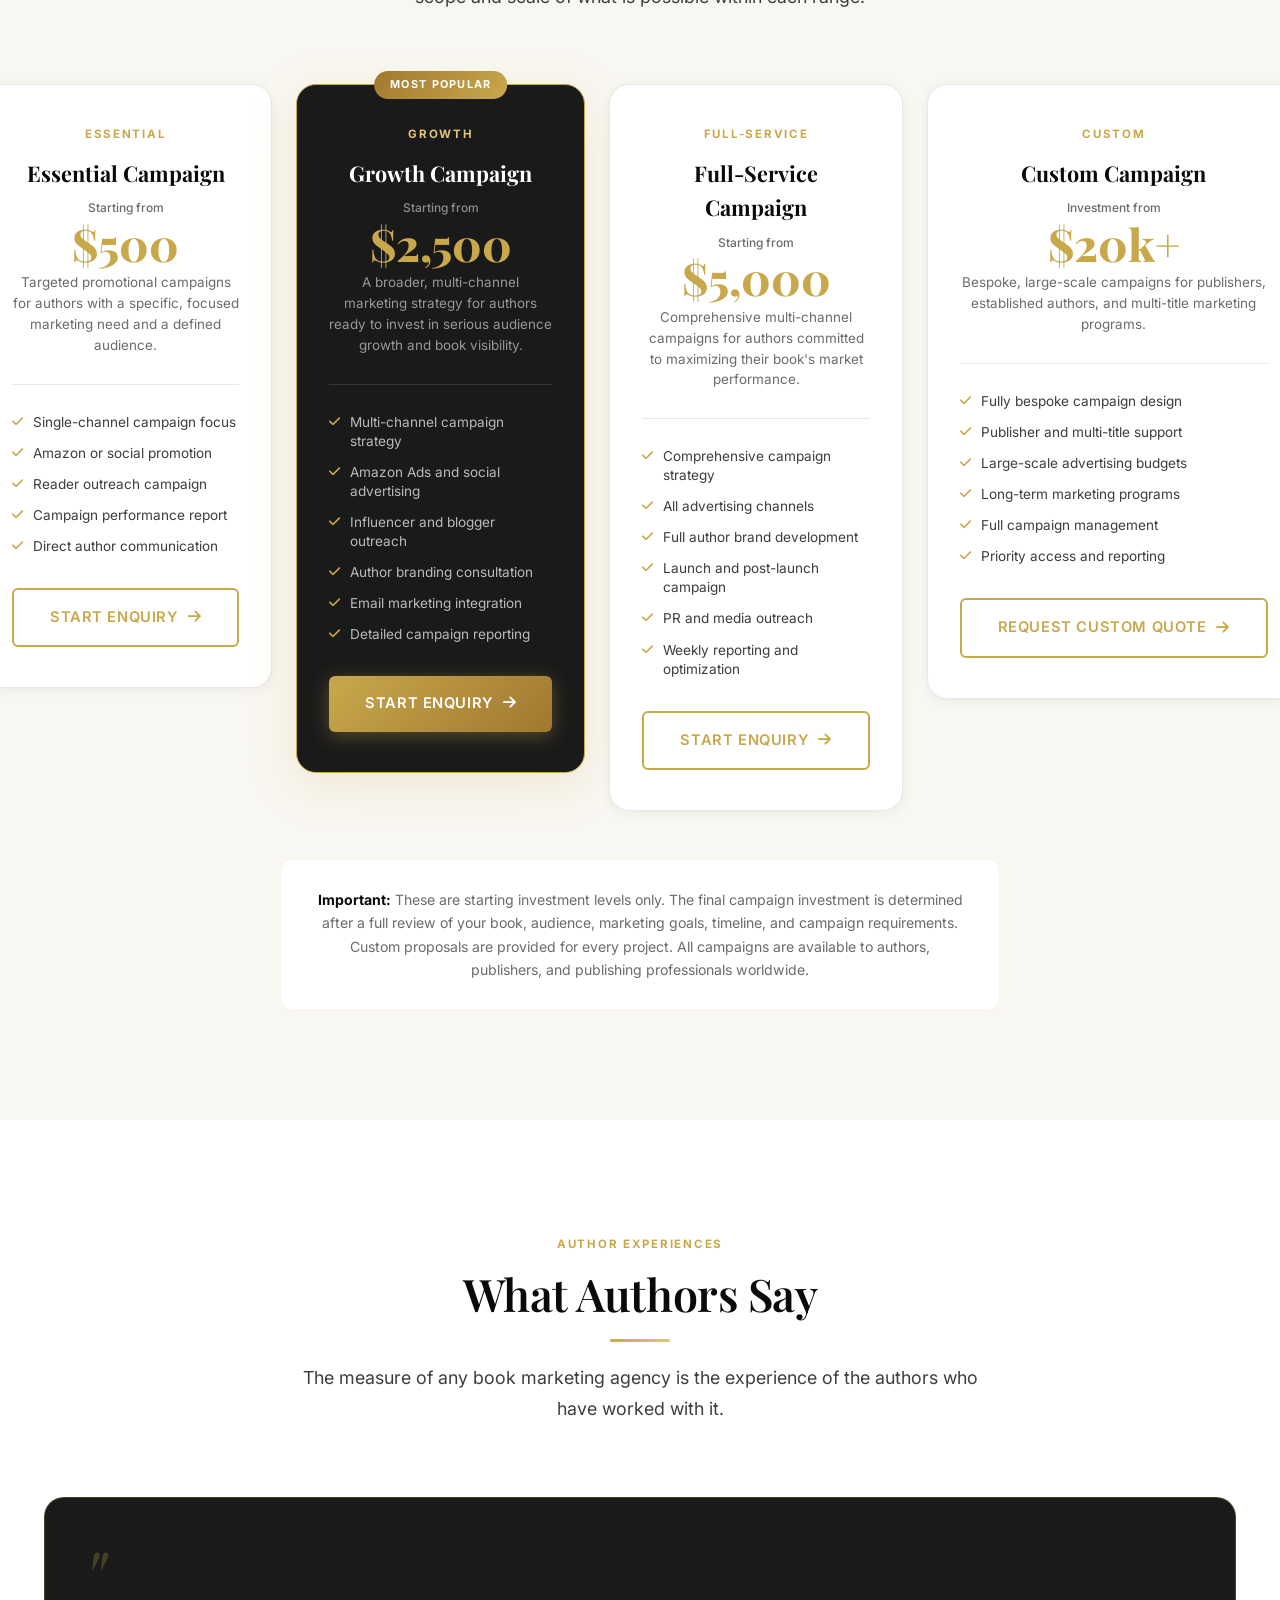
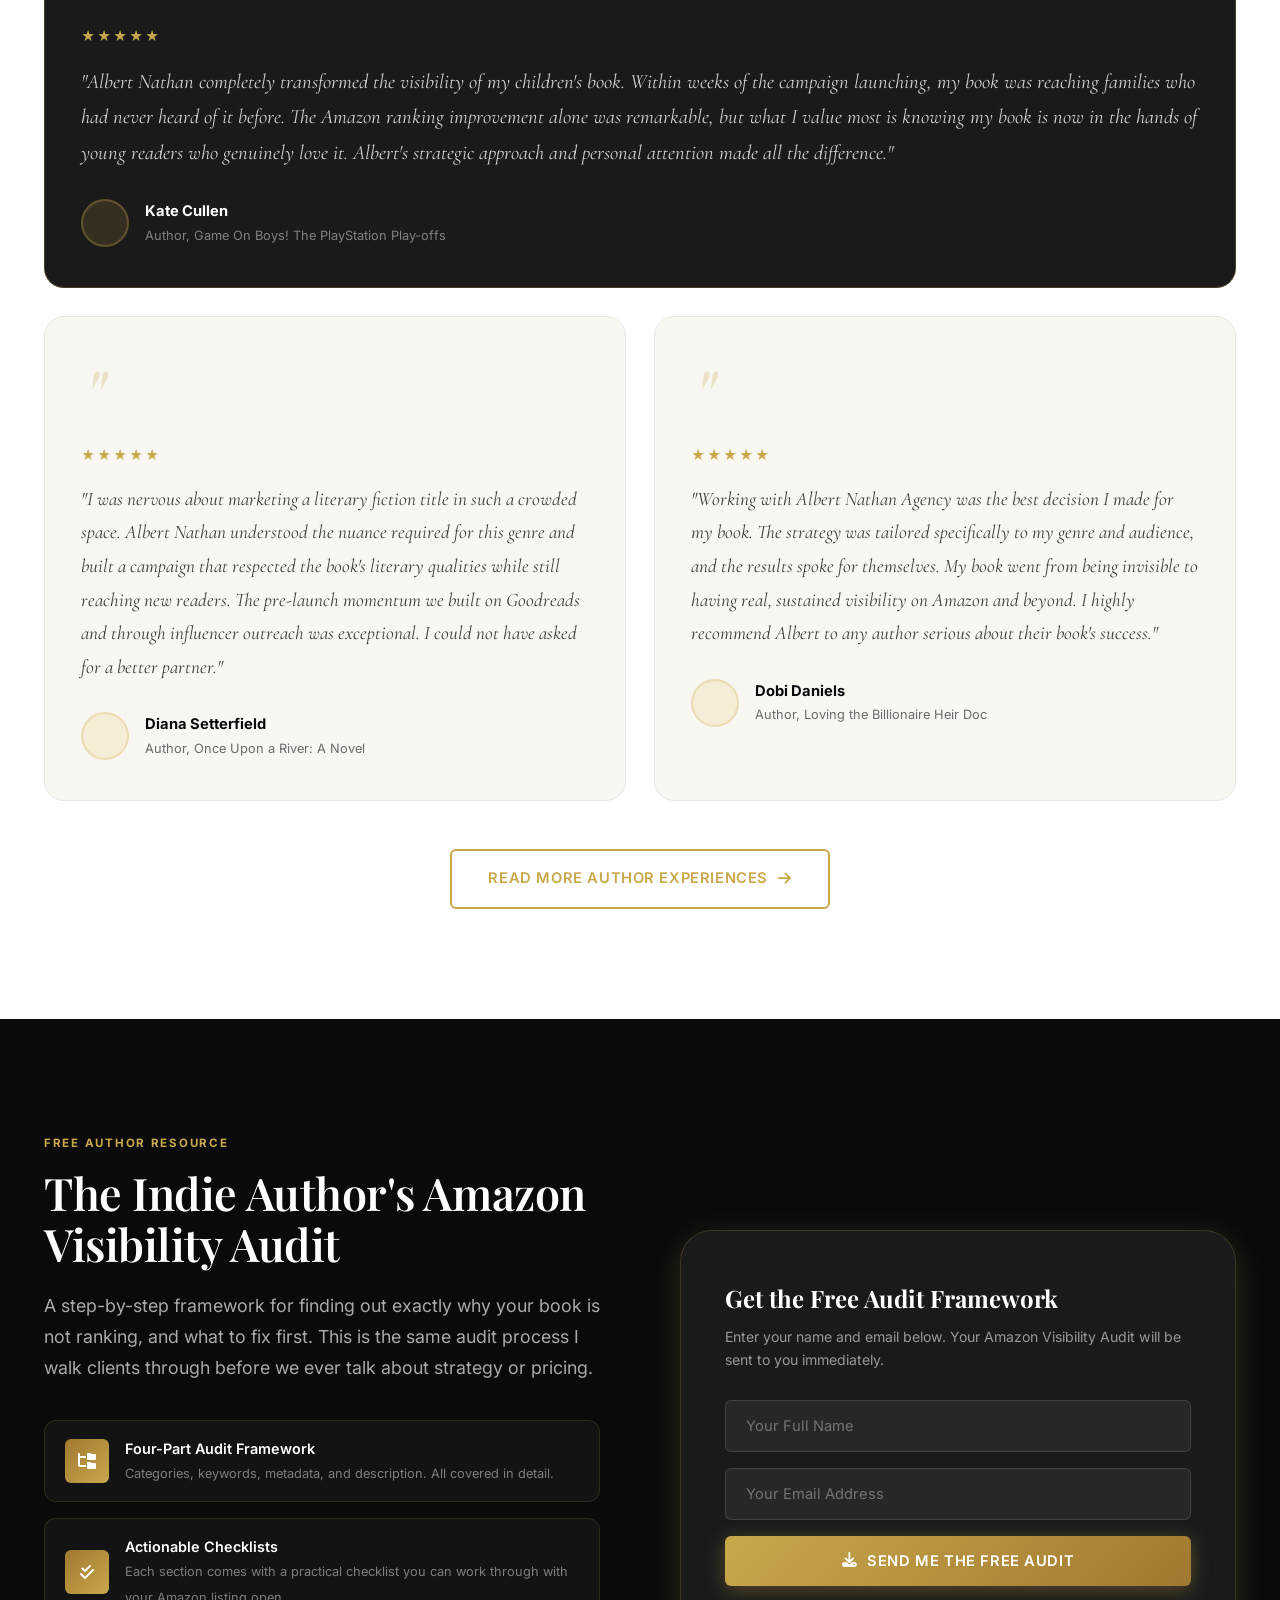
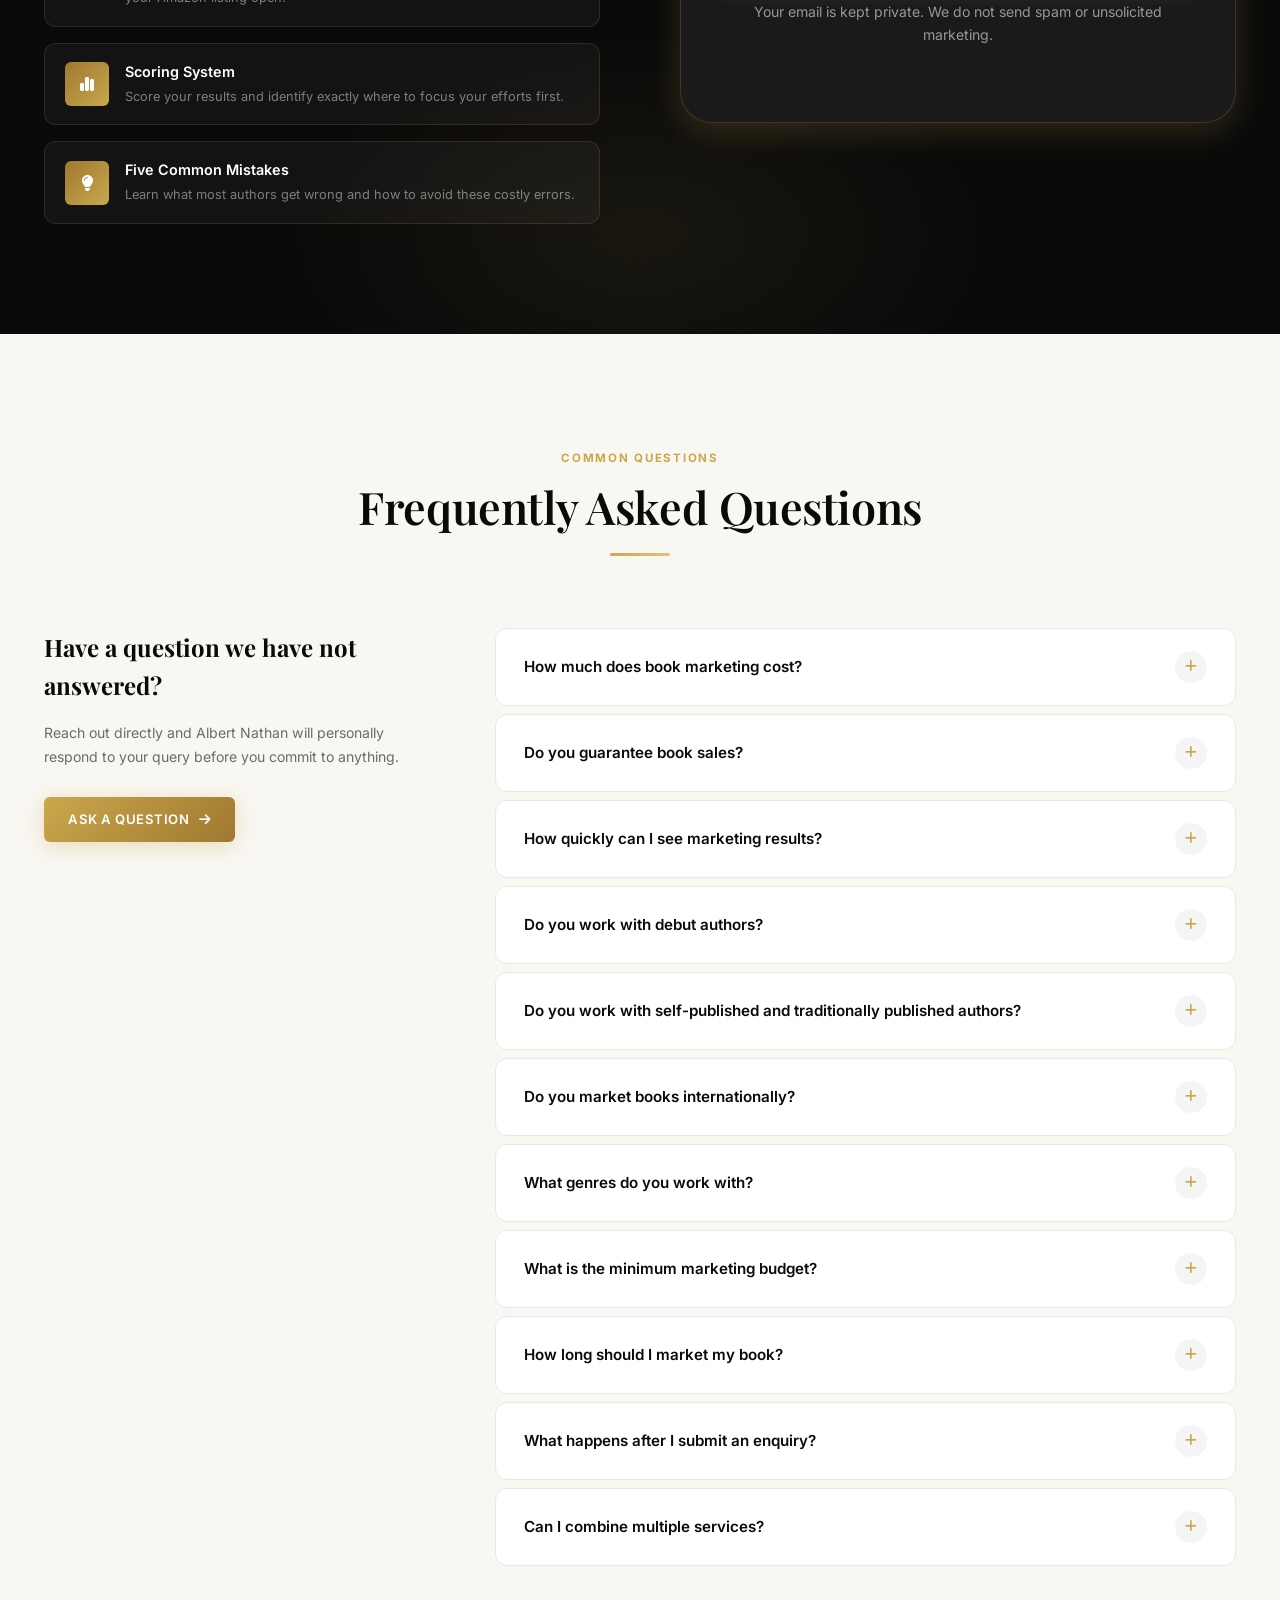
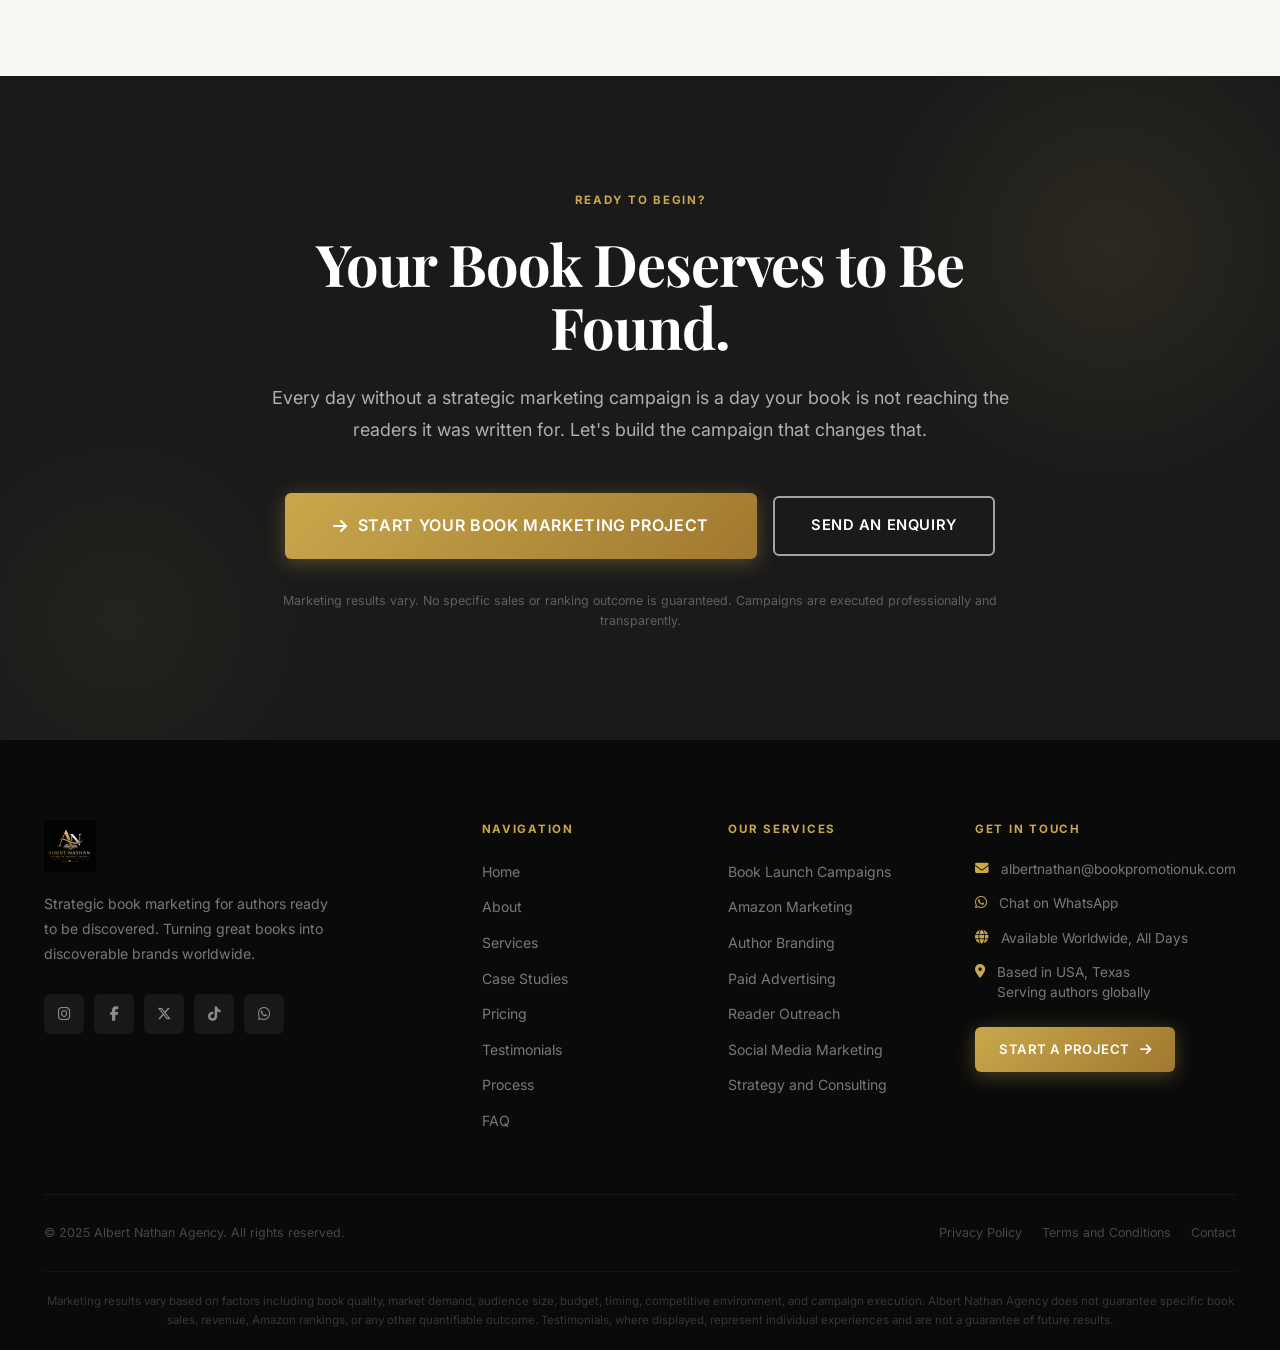
==== commit 3f5f6ec4: "Update index.html" ====
--- a/index.html
+++ b/index.html
@@ -3251,7 +3251,7 @@
           <div class="case-card-header">
             <!-- Author Profile Image - left side -->
             <div class="case-author-avatar">
-              <img src="kate-cullen.jpg" alt="Kate Cullen" />
+              <img src="kate cullen.png" alt="Kate Cullen" />
             </div>
             <div class="case-book-cover-slot">
               <img src="Game on boys.png" alt="Game On Boys! The PlayStation Play-offs book cover" />
@@ -3302,7 +3302,7 @@
           <div class="case-card-header">
             <!-- Author Profile Image - left side -->
             <div class="case-author-avatar">
-              <img src="diana-setterfield.jpg" alt="Diana Setterfield" />
+              <img src="diana setterfield.png" alt="Diana Setterfield" />
             </div>
             <div class="case-book-cover-slot">
               <img src="Once upon.png" alt="Once Upon a River book cover" />
@@ -3569,7 +3569,7 @@
           </p>
           <div class="testimonial-meta">
             <div class="testimonial-avatar">
-              <img src="kate-cullen.jpg" alt="Kate Cullen" style="width:48px; height:48px; border-radius:50%; object-fit:cover;" onerror="this.style.display='none';" />
+              <img src="kate cullen.png" alt="Kate Cullen" style="width:48px; height:48px; border-radius:50%; object-fit:cover;" onerror="this.style.display='none';" />
               <span style="display:none;">KC</span>
             </div>
             <div class="testimonial-meta-info">
@@ -3588,7 +3588,7 @@
           </p>
           <div class="testimonial-meta">
             <div class="testimonial-avatar">
-              <img src="diana-setterfield.jpg" alt="Diana Setterfield" style="width:48px; height:48px; border-radius:50%; object-fit:cover;" onerror="this.style.display='none';" />
+              <img src="diana setterfield.png" alt="Diana Setterfield" style="width:48px; height:48px; border-radius:50%; object-fit:cover;" onerror="this.style.display='none';" />
               <span style="display:none;">DS</span>
             </div>
             <div class="testimonial-meta-info">
@@ -3607,7 +3607,7 @@
           </p>
           <div class="testimonial-meta">
             <div class="testimonial-avatar">
-              <img src="dobi-daniels.jpg" alt="Dobi Daniels" style="width:48px; height:48px; border-radius:50%; object-fit:cover;" onerror="this.style.display='none';" />
+              <img src="dobi daniels.png" alt="Dobi Daniels" style="width:48px; height:48px; border-radius:50%; object-fit:cover;" onerror="this.style.display='none';" />
               <span style="display:none;">DD</span>
             </div>
             <div class="testimonial-meta-info">
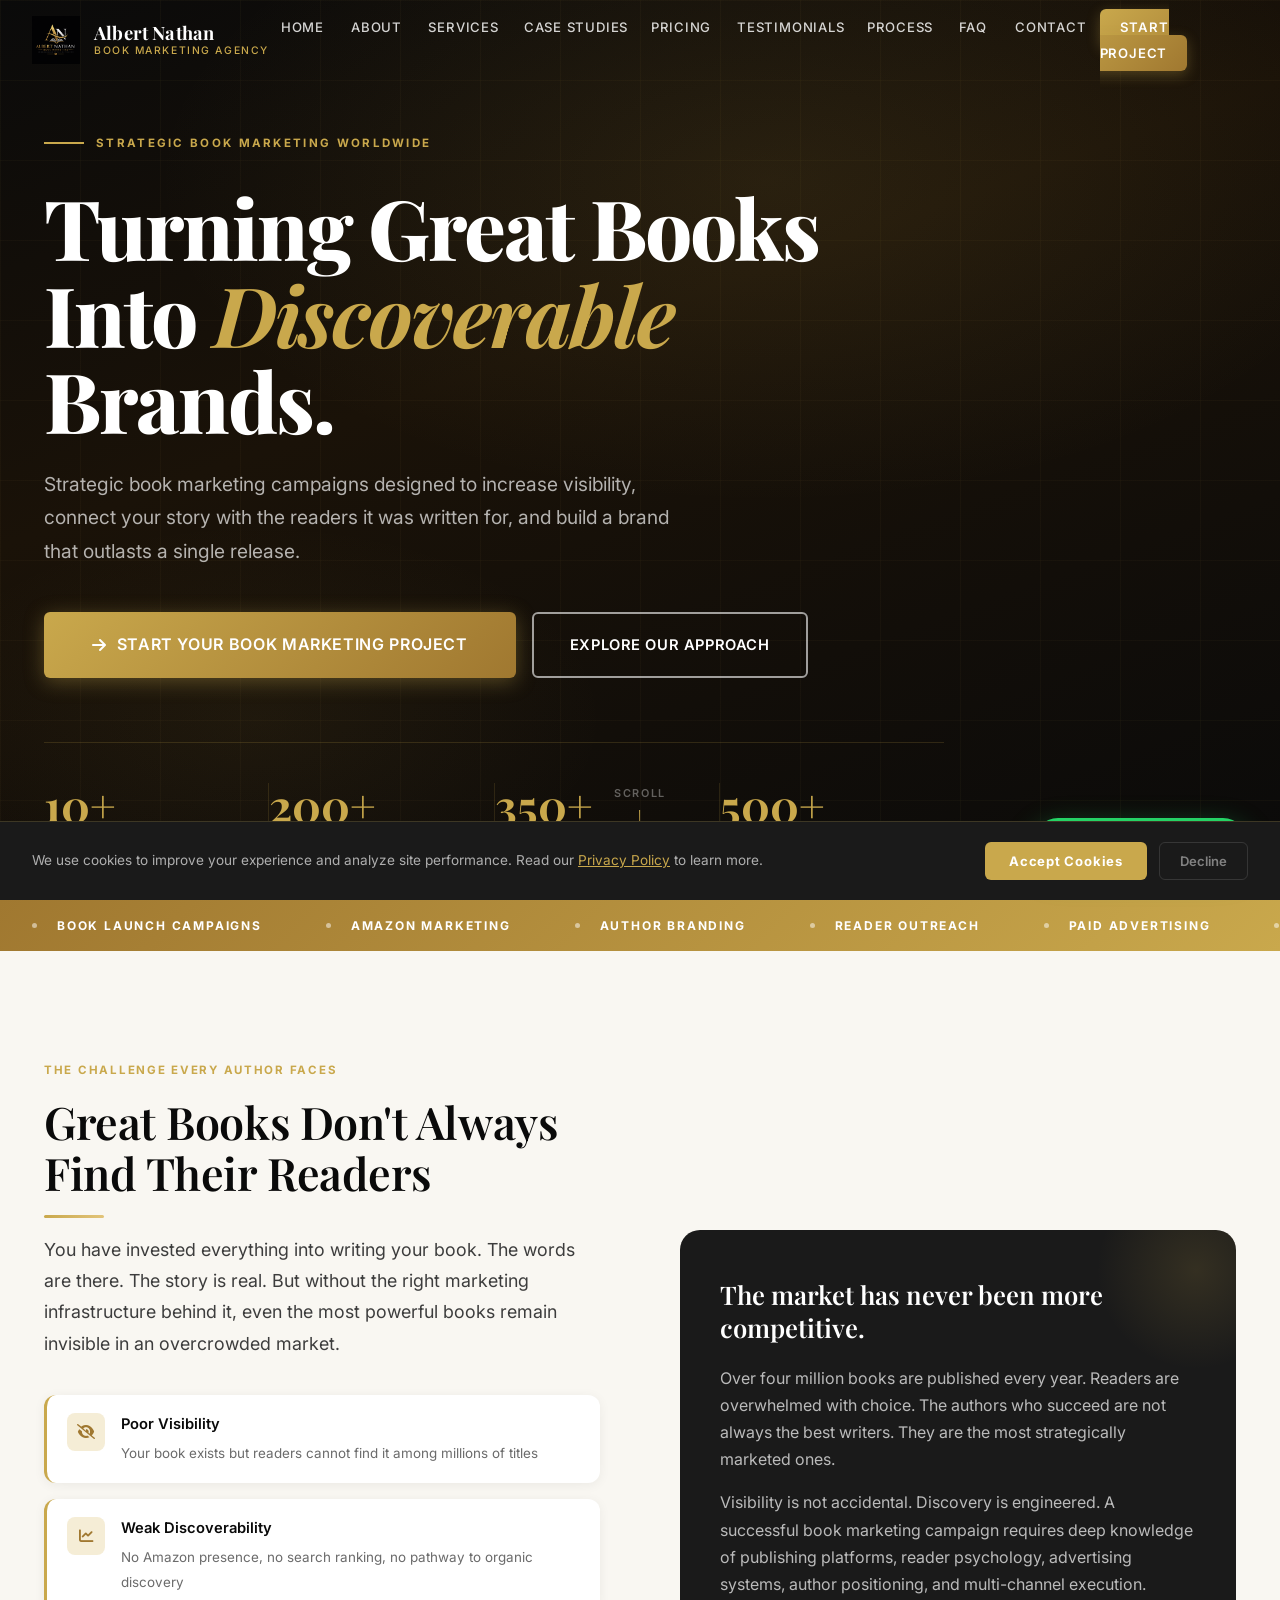
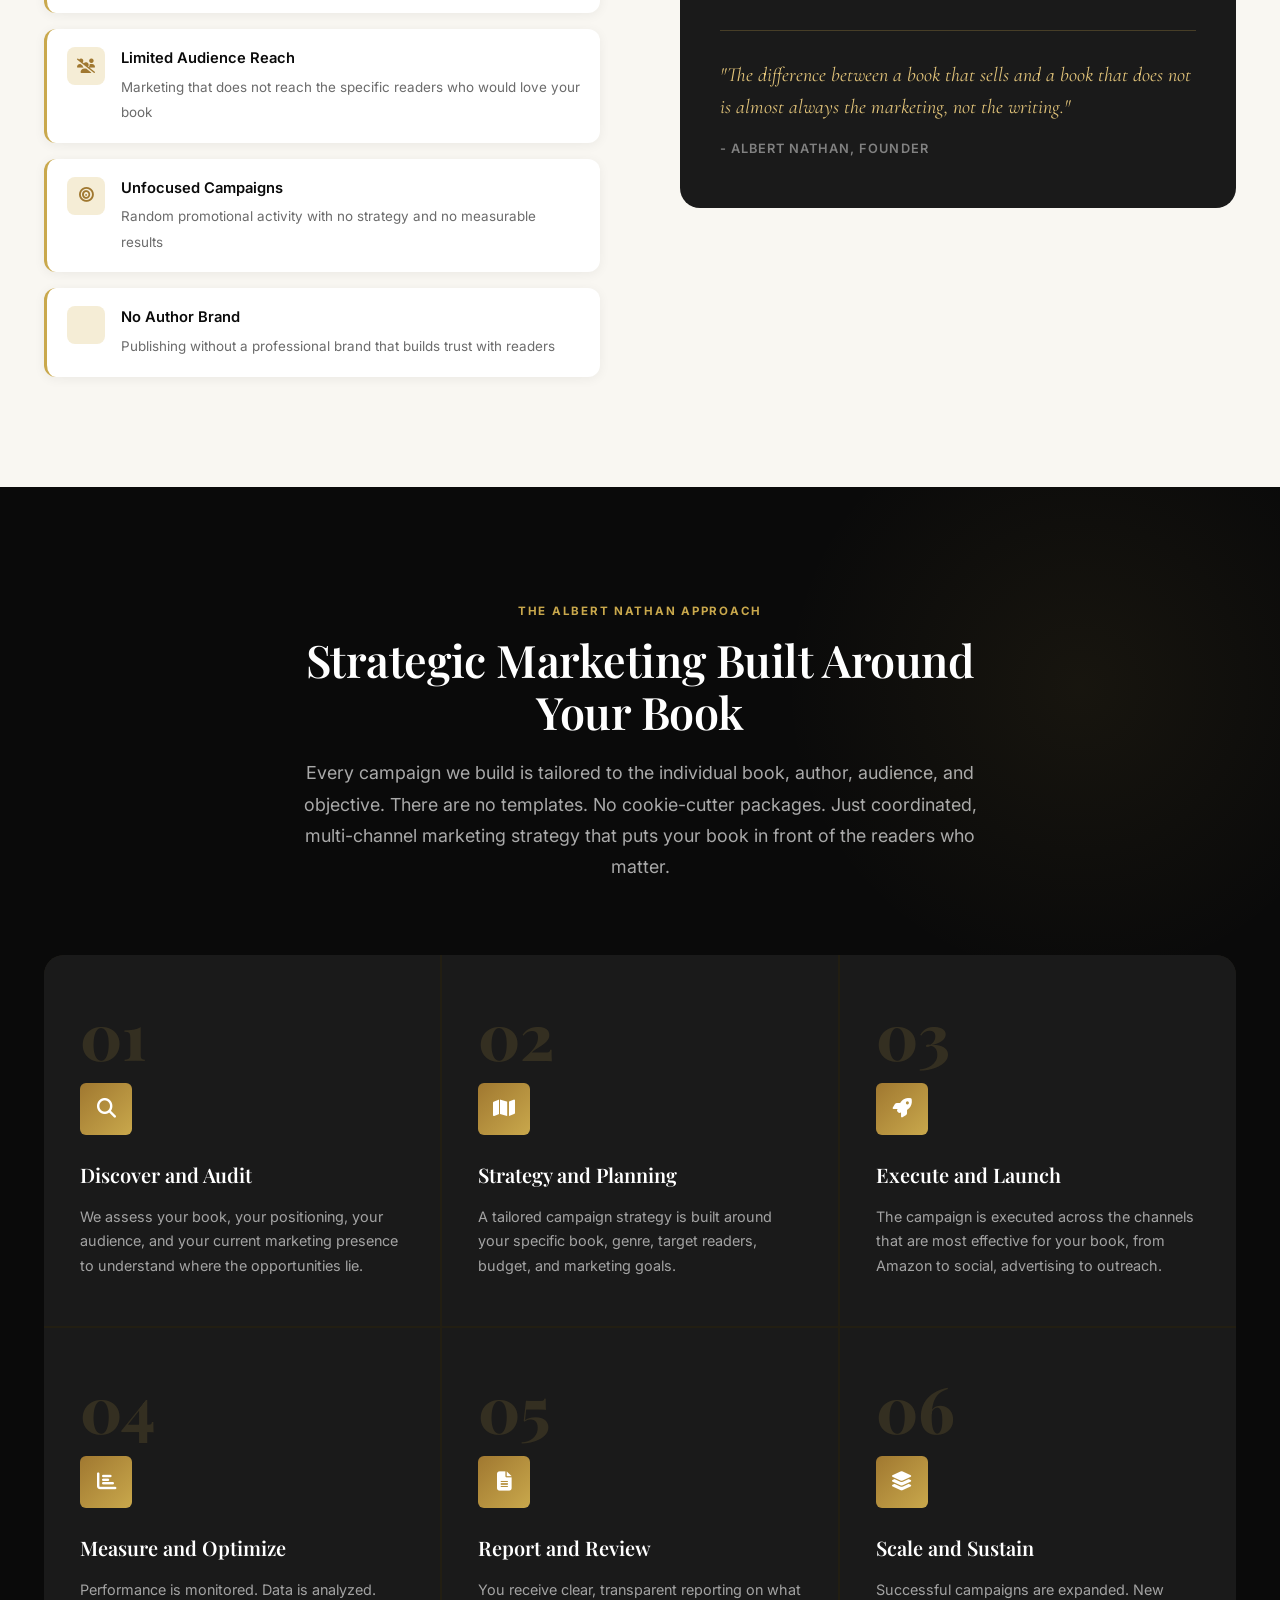
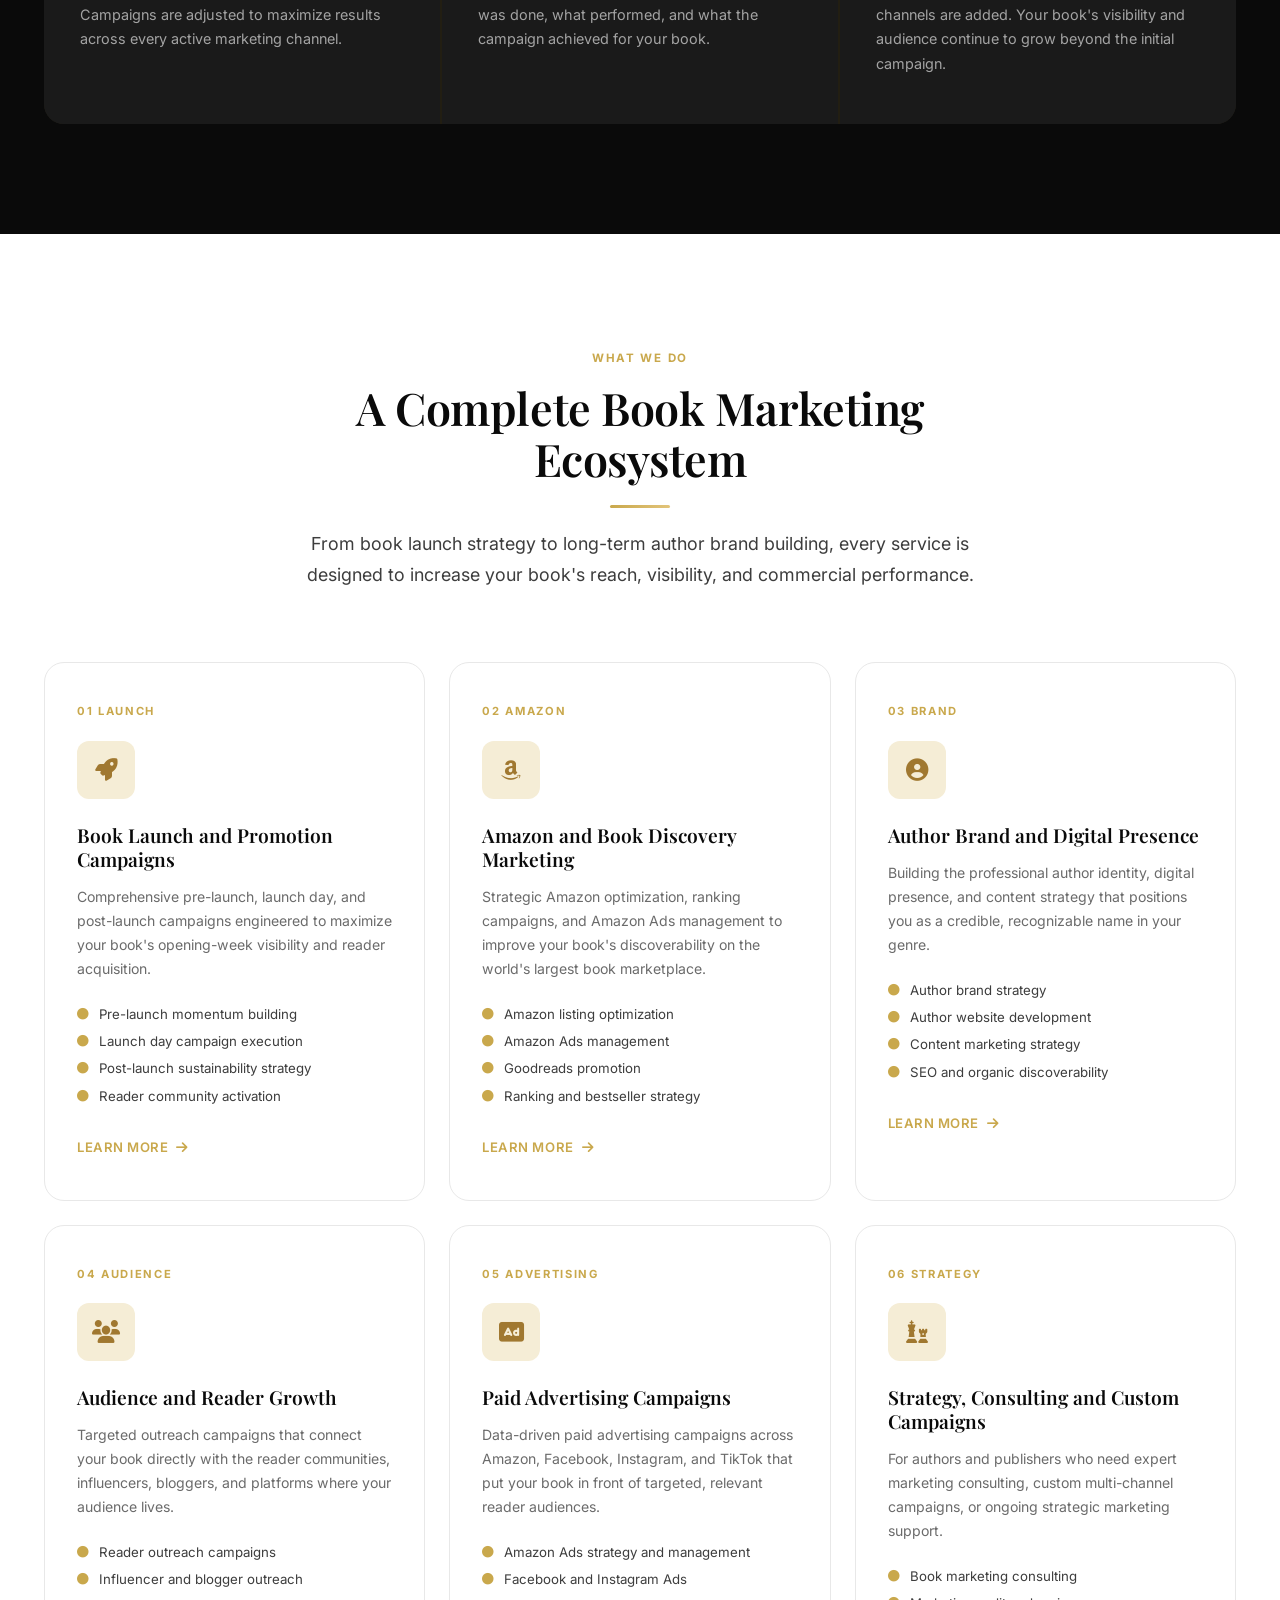
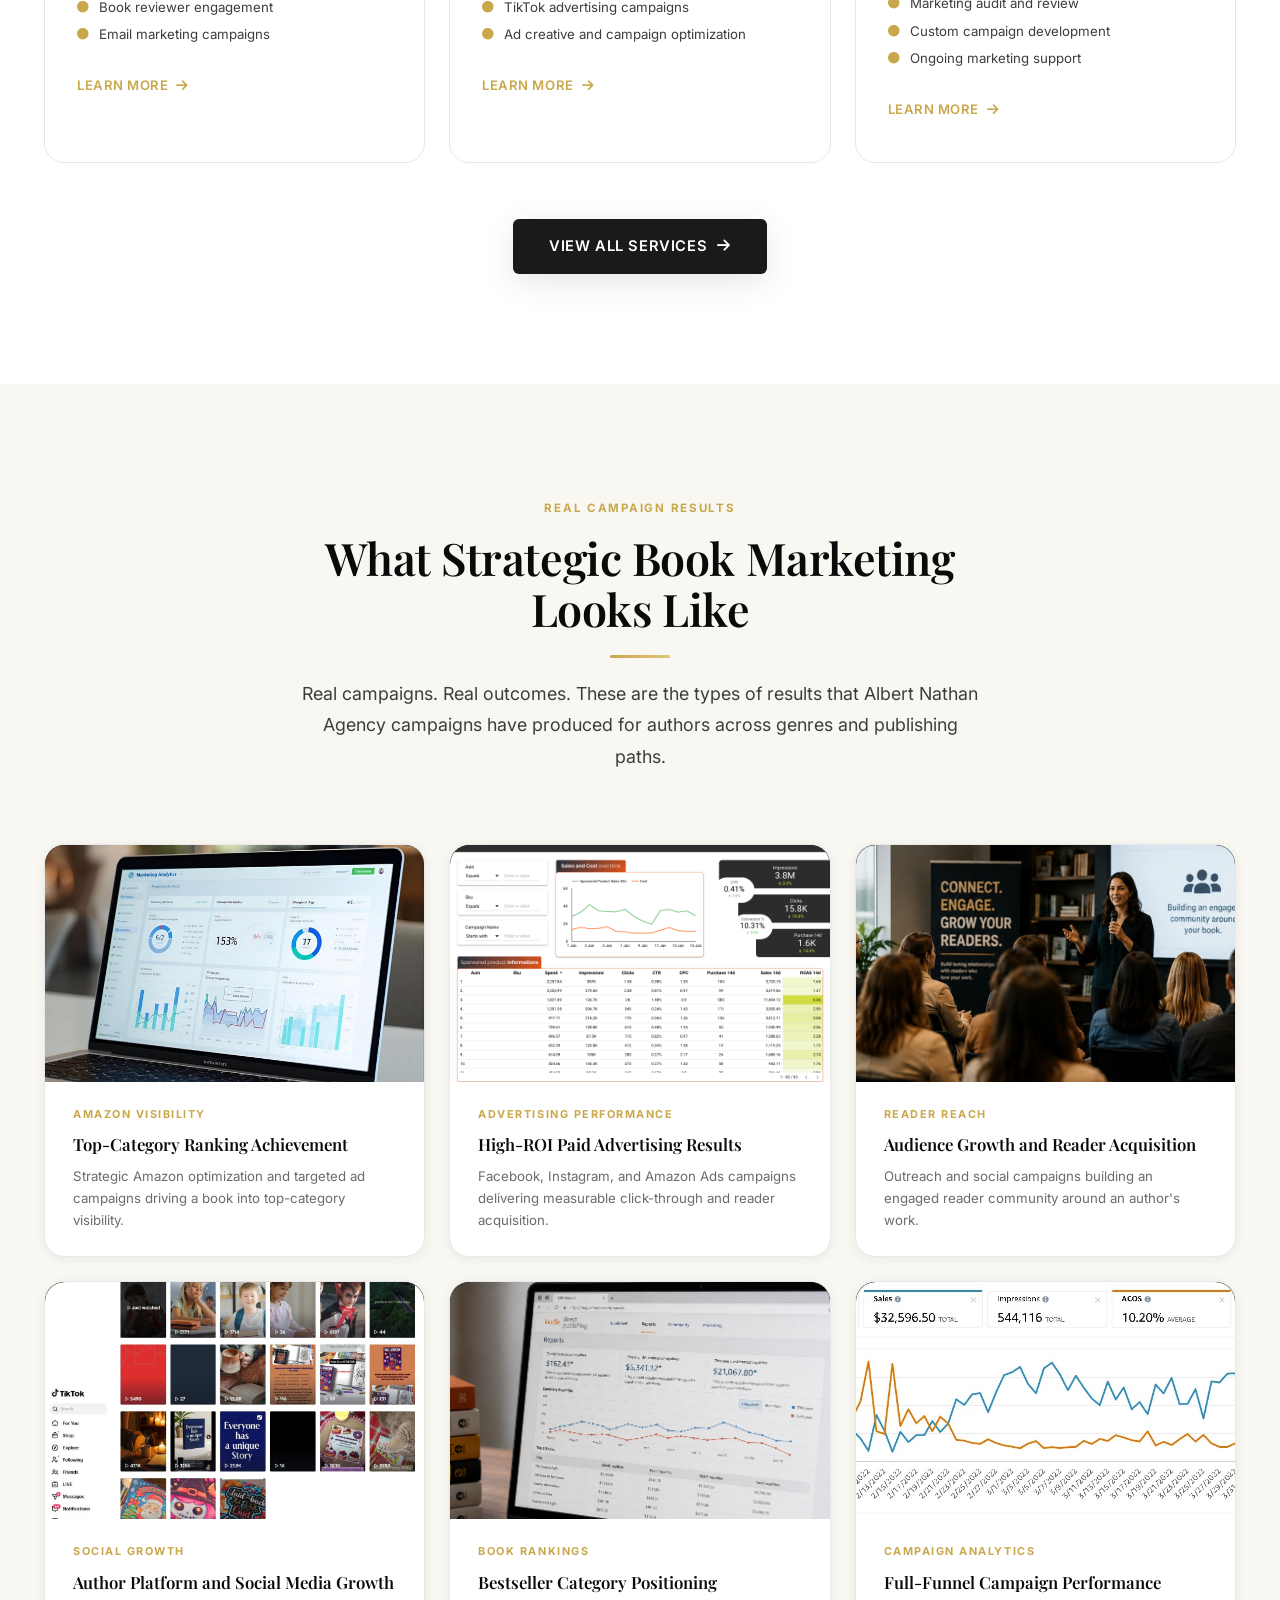
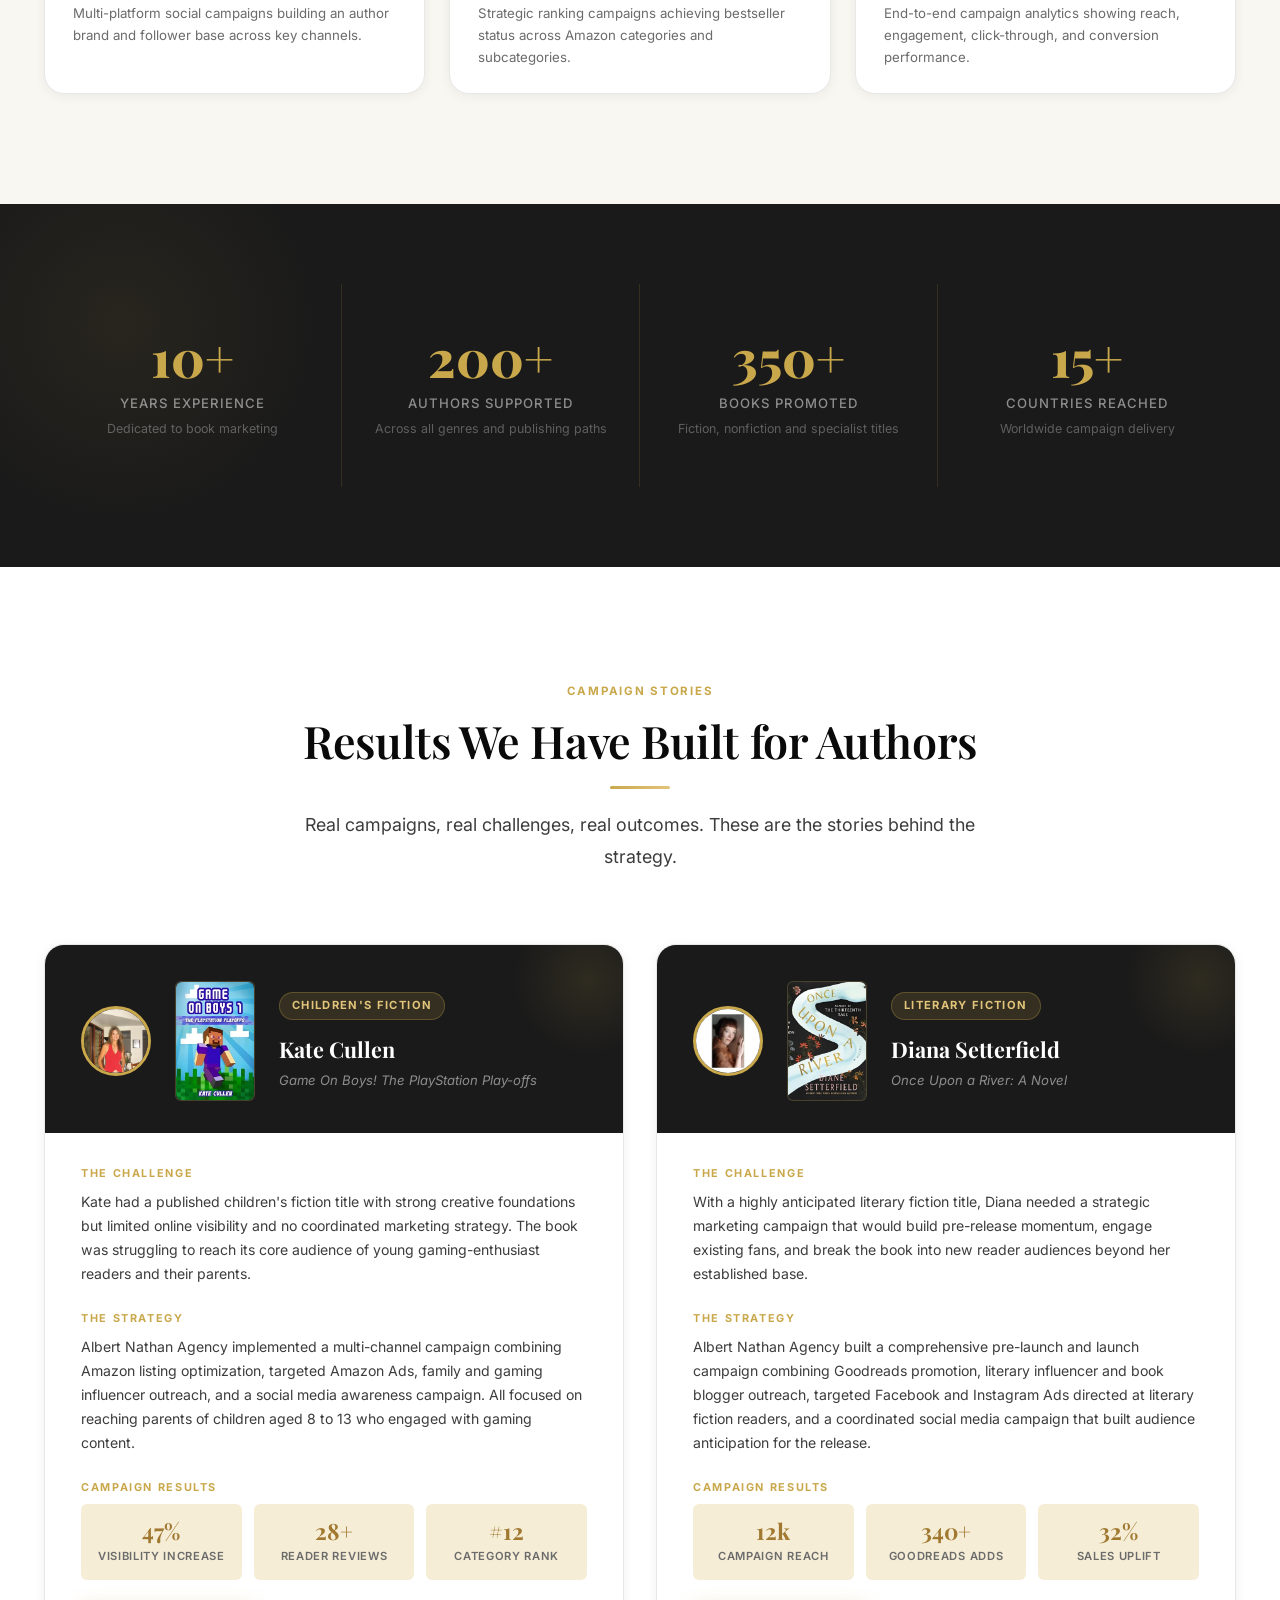
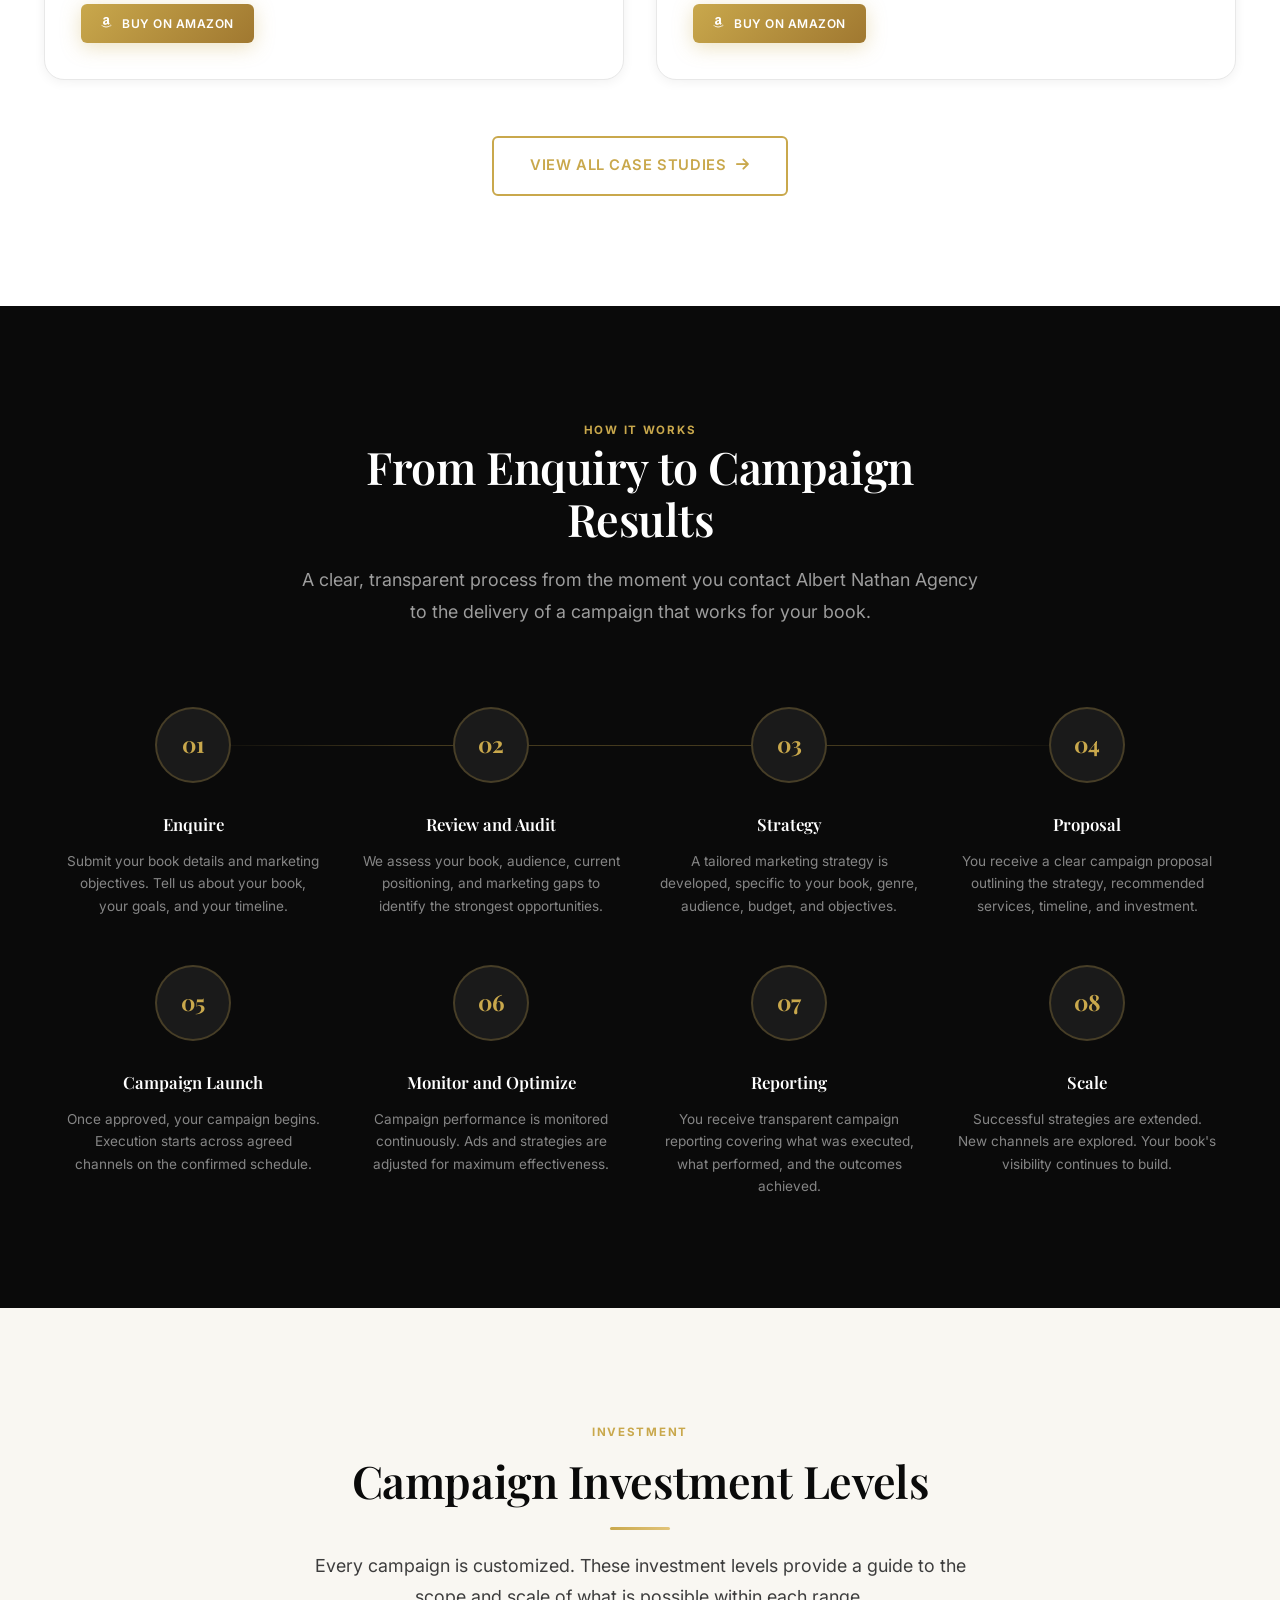
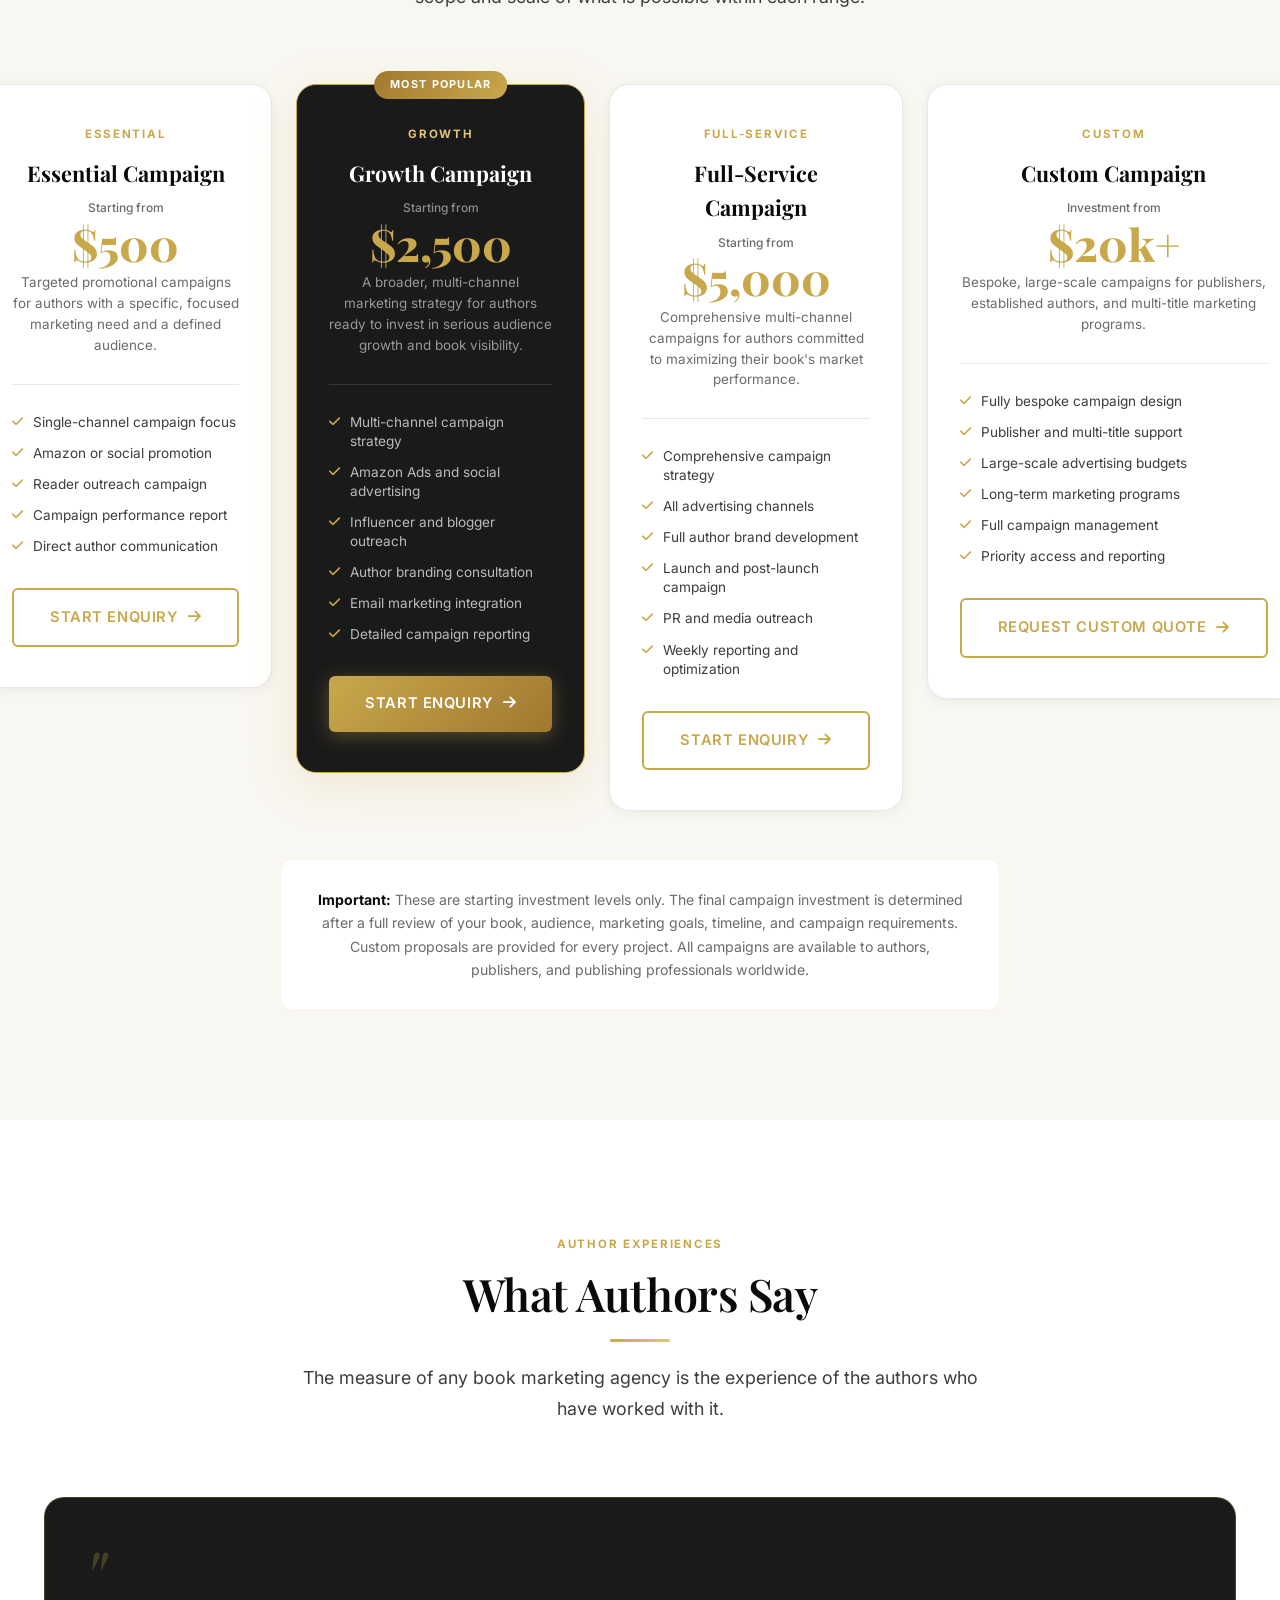
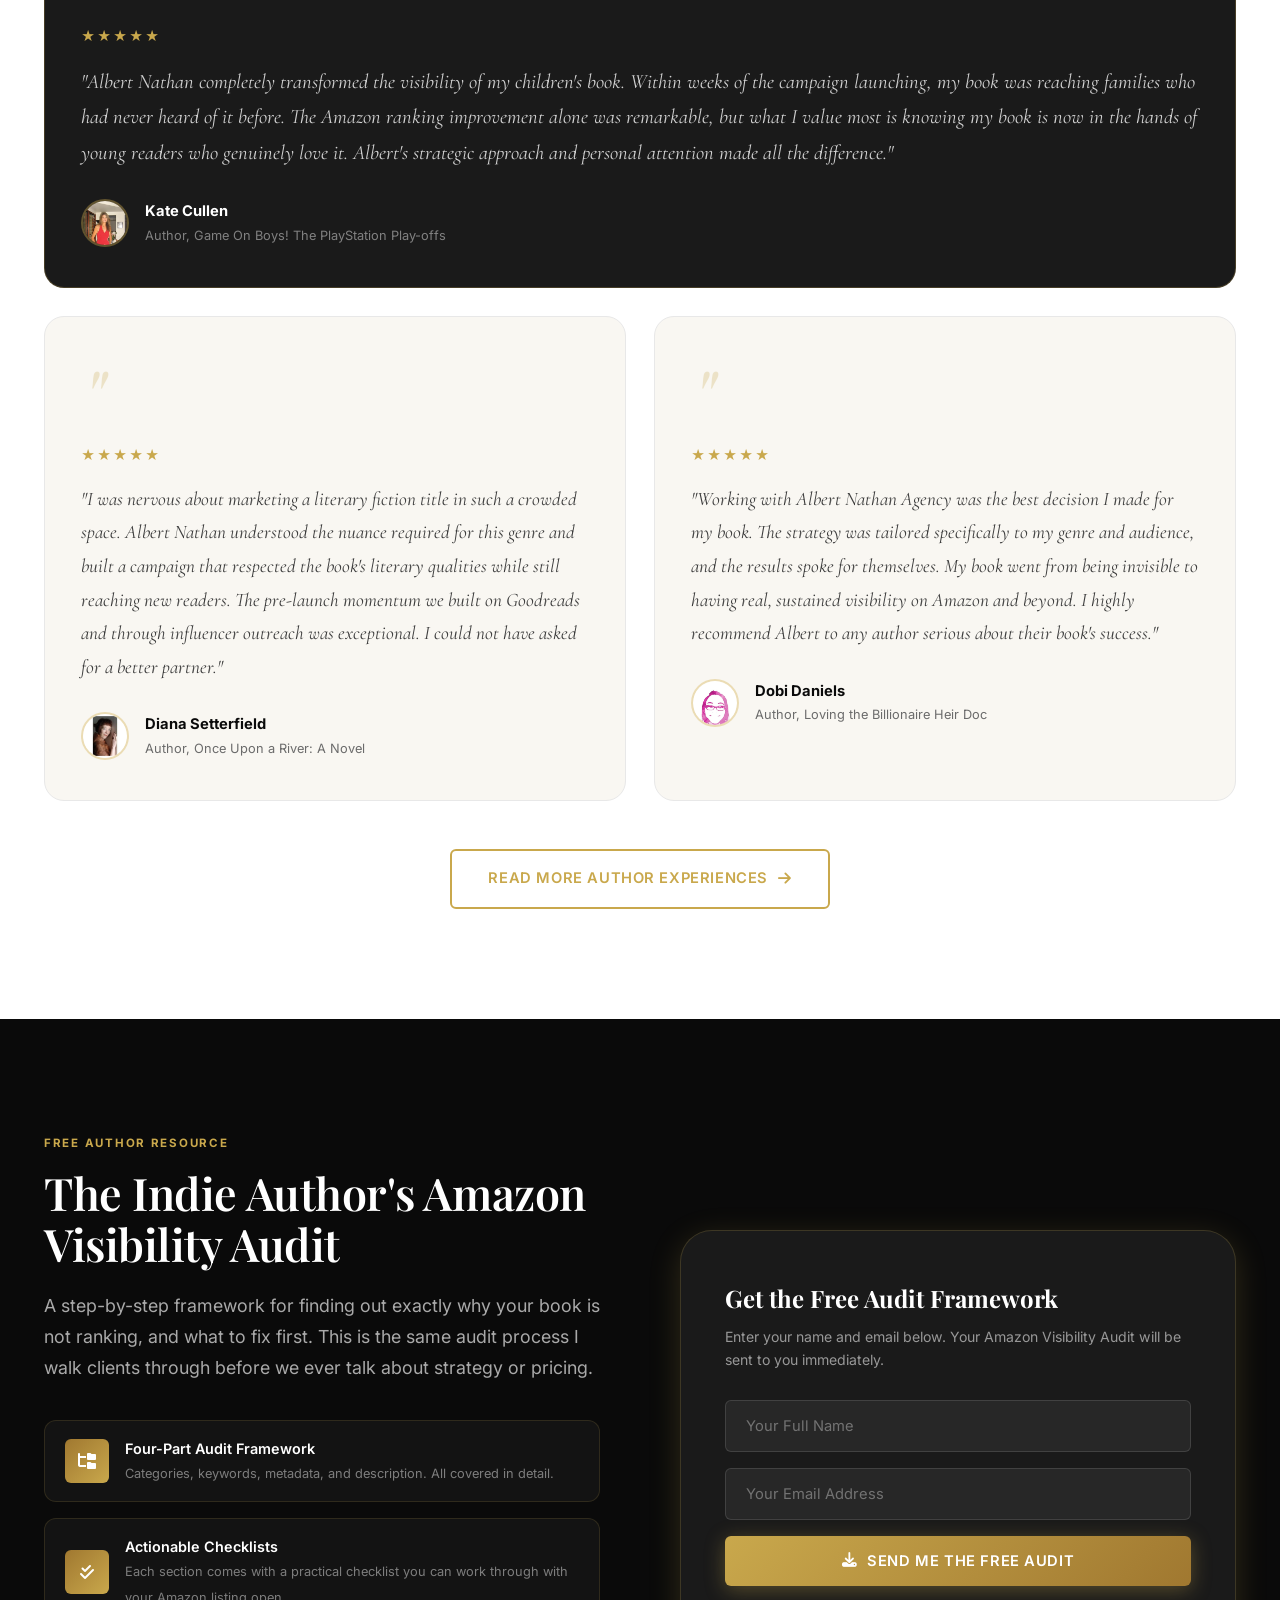
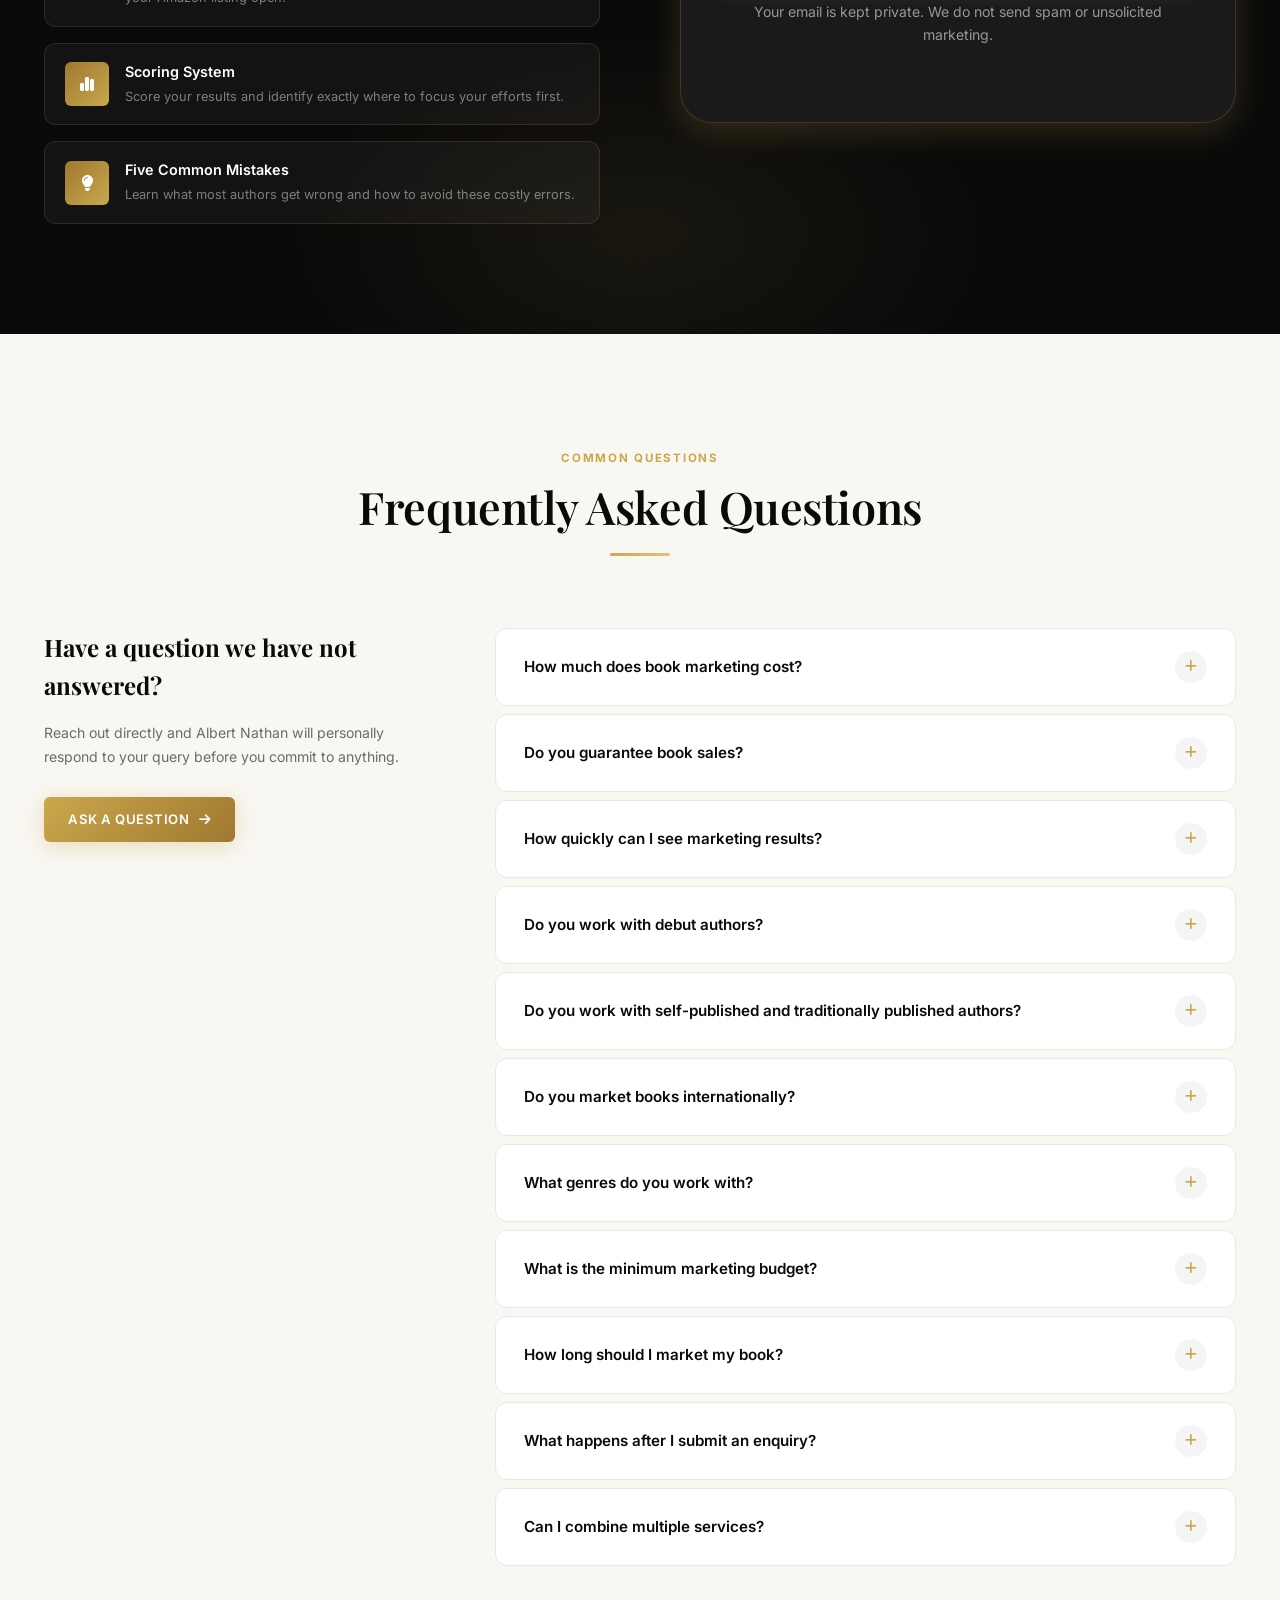
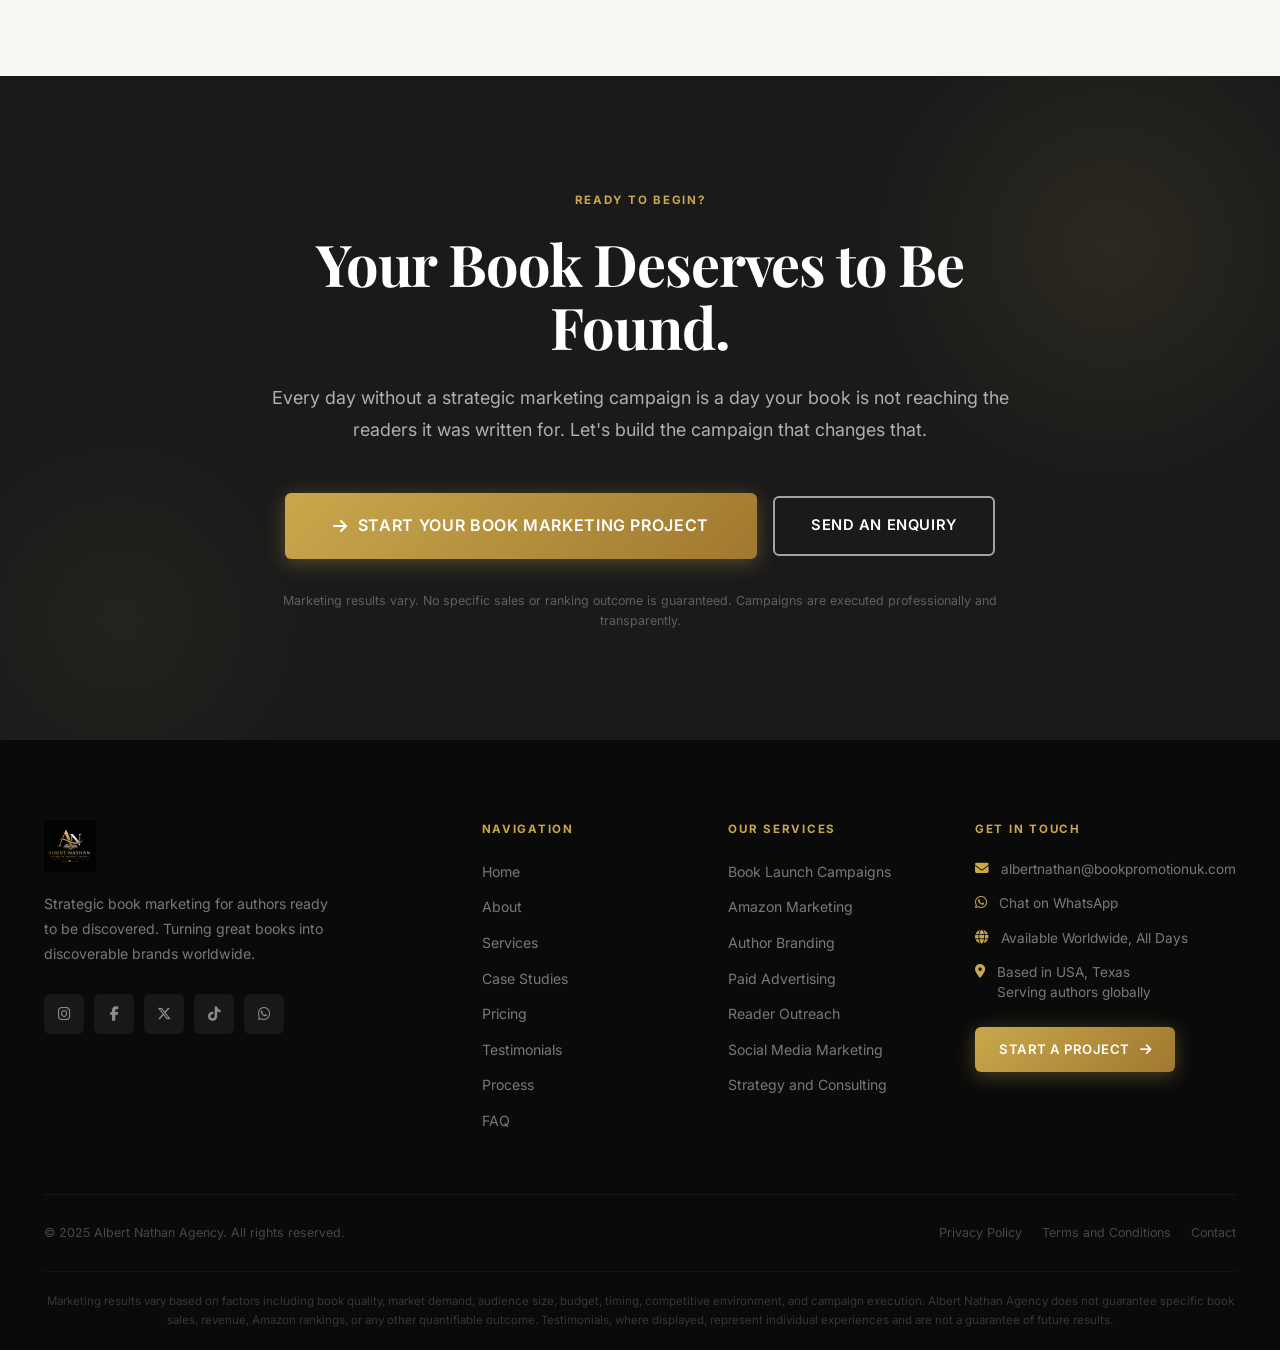
==== commit 5a59997f: "Update index.html" ====
--- a/index.html
+++ b/index.html
@@ -3251,7 +3251,7 @@
           <div class="case-card-header">
             <!-- Author Profile Image - left side -->
             <div class="case-author-avatar">
-              <img src="kate cullen.png" alt="Kate Cullen" />
+              <img src="Kate Cullen.png" alt="Kate Cullen" />
             </div>
             <div class="case-book-cover-slot">
               <img src="Game on boys.png" alt="Game On Boys! The PlayStation Play-offs book cover" />
@@ -3302,7 +3302,7 @@
           <div class="case-card-header">
             <!-- Author Profile Image - left side -->
             <div class="case-author-avatar">
-              <img src="diana setterfield.png" alt="Diana Setterfield" />
+              <img src="Diane Setterfield.png" alt="Diana Setterfield" />
             </div>
             <div class="case-book-cover-slot">
               <img src="Once upon.png" alt="Once Upon a River book cover" />
@@ -3569,7 +3569,7 @@
           </p>
           <div class="testimonial-meta">
             <div class="testimonial-avatar">
-              <img src="kate cullen.png" alt="Kate Cullen" style="width:48px; height:48px; border-radius:50%; object-fit:cover;" onerror="this.style.display='none';" />
+              <img src="Kate Cullen.png" alt="Kate Cullen" style="width:48px; height:48px; border-radius:50%; object-fit:cover;" onerror="this.style.display='none';" />
               <span style="display:none;">KC</span>
             </div>
             <div class="testimonial-meta-info">
@@ -3588,7 +3588,7 @@
           </p>
           <div class="testimonial-meta">
             <div class="testimonial-avatar">
-              <img src="diana setterfield.png" alt="Diana Setterfield" style="width:48px; height:48px; border-radius:50%; object-fit:cover;" onerror="this.style.display='none';" />
+              <img src="Diane Setterfield.png" alt="Diana Setterfield" style="width:48px; height:48px; border-radius:50%; object-fit:cover;" onerror="this.style.display='none';" />
               <span style="display:none;">DS</span>
             </div>
             <div class="testimonial-meta-info">
@@ -3607,7 +3607,7 @@
           </p>
           <div class="testimonial-meta">
             <div class="testimonial-avatar">
-              <img src="dobi daniels.png" alt="Dobi Daniels" style="width:48px; height:48px; border-radius:50%; object-fit:cover;" onerror="this.style.display='none';" />
+              <img src="Dobi Daniels.png" alt="Dobi Daniels" style="width:48px; height:48px; border-radius:50%; object-fit:cover;" onerror="this.style.display='none';" />
               <span style="display:none;">DD</span>
             </div>
             <div class="testimonial-meta-info">
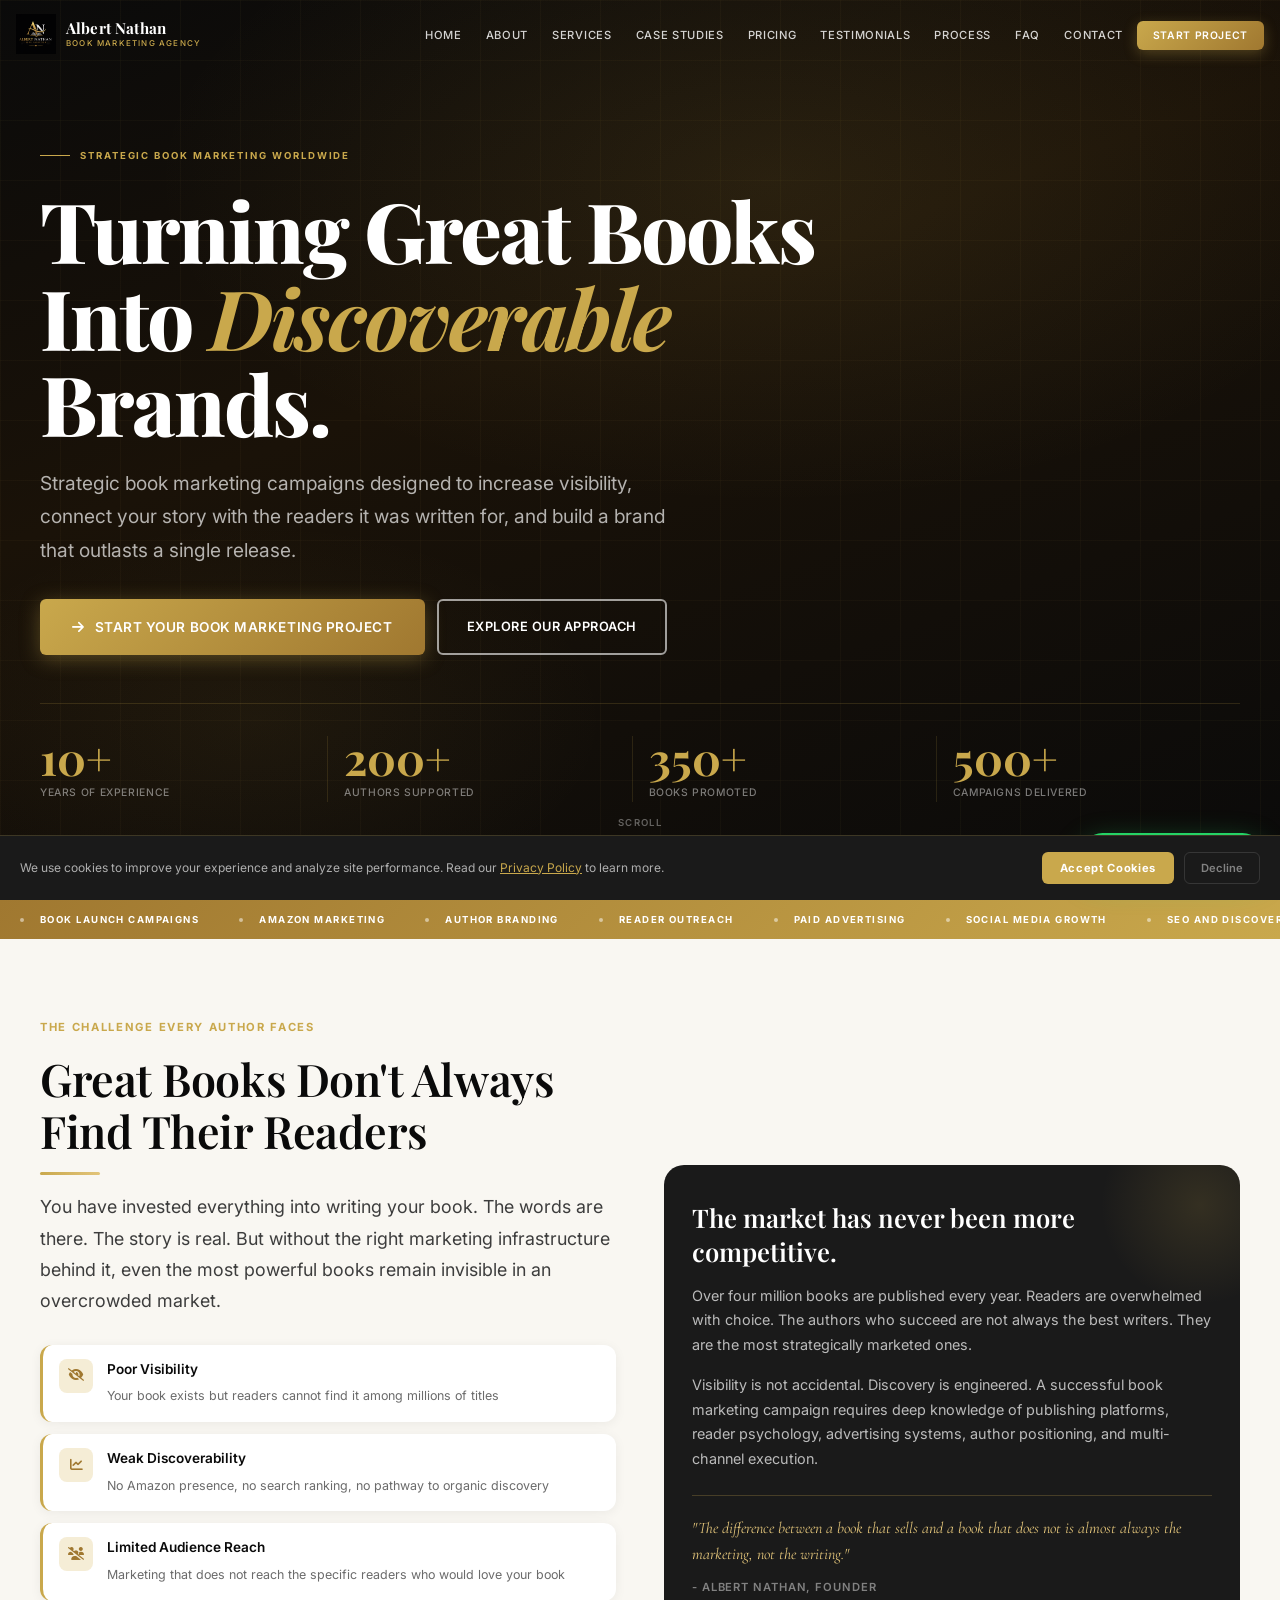
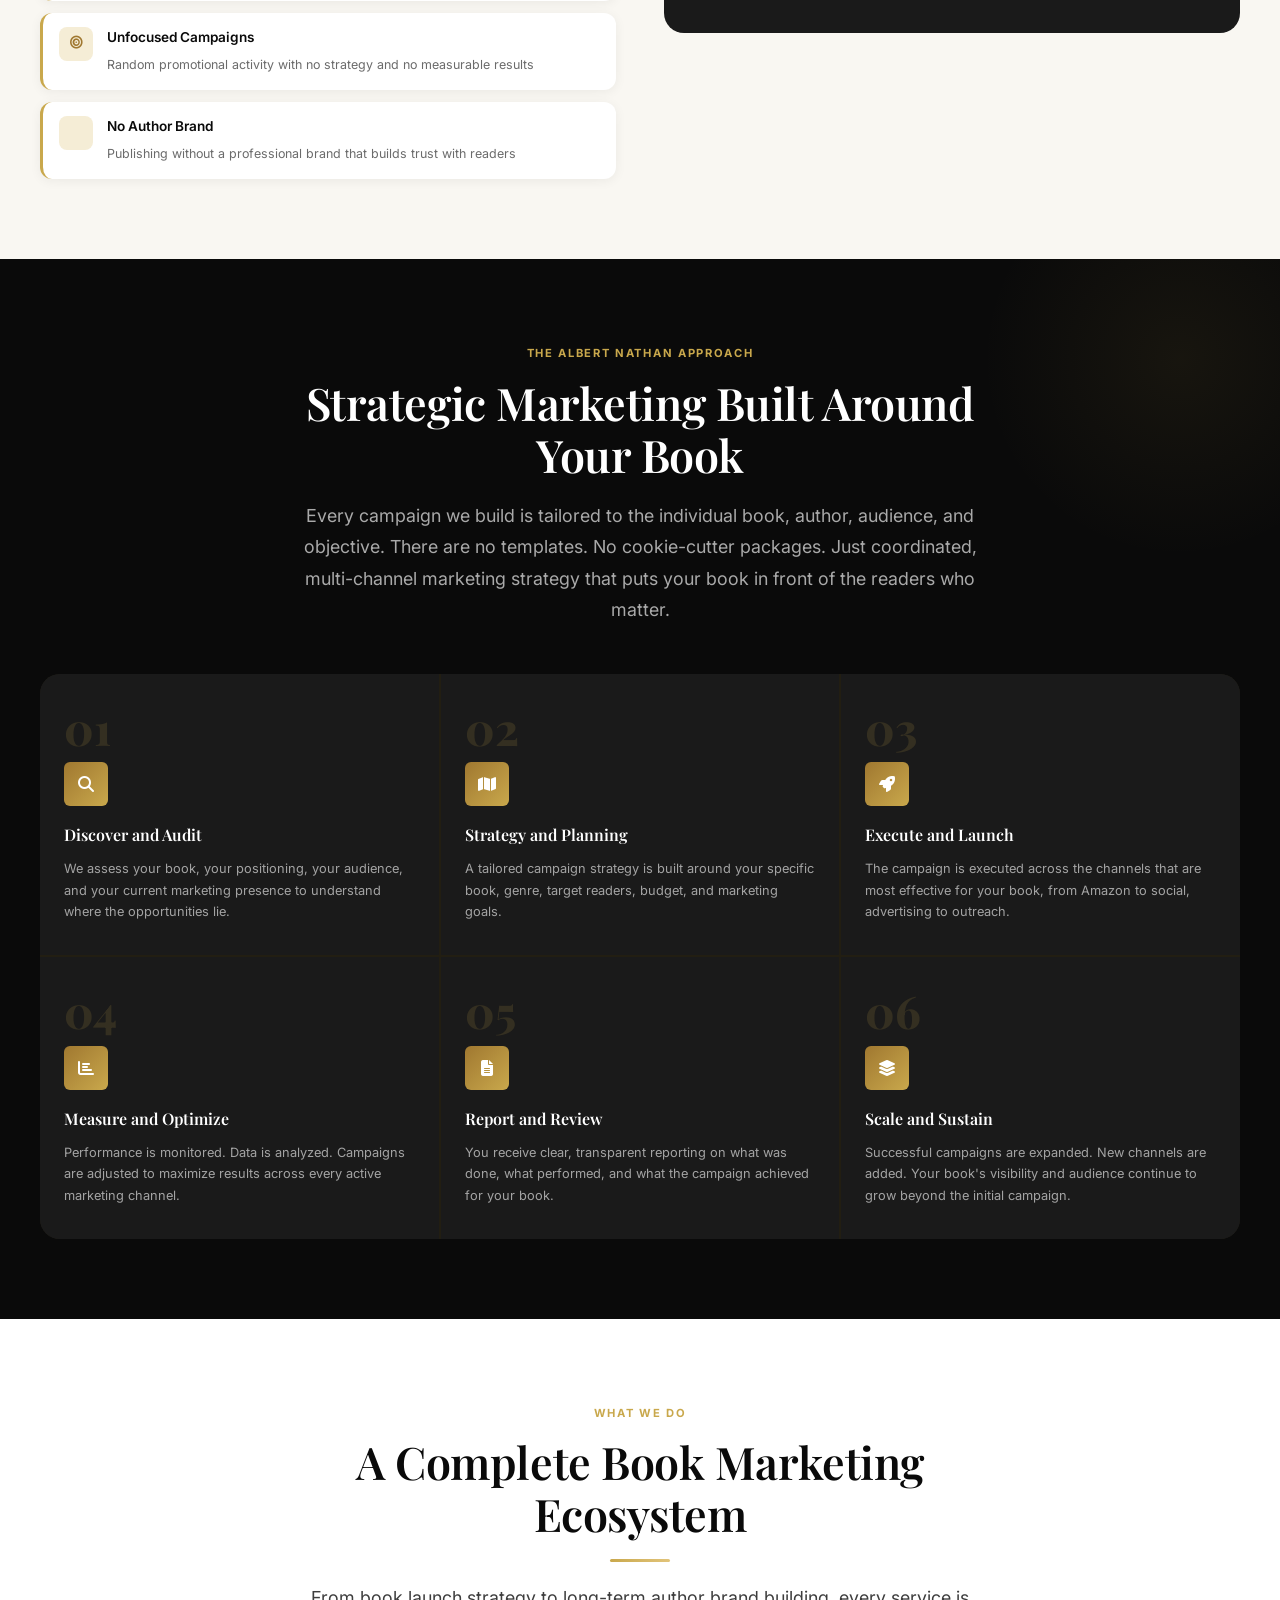
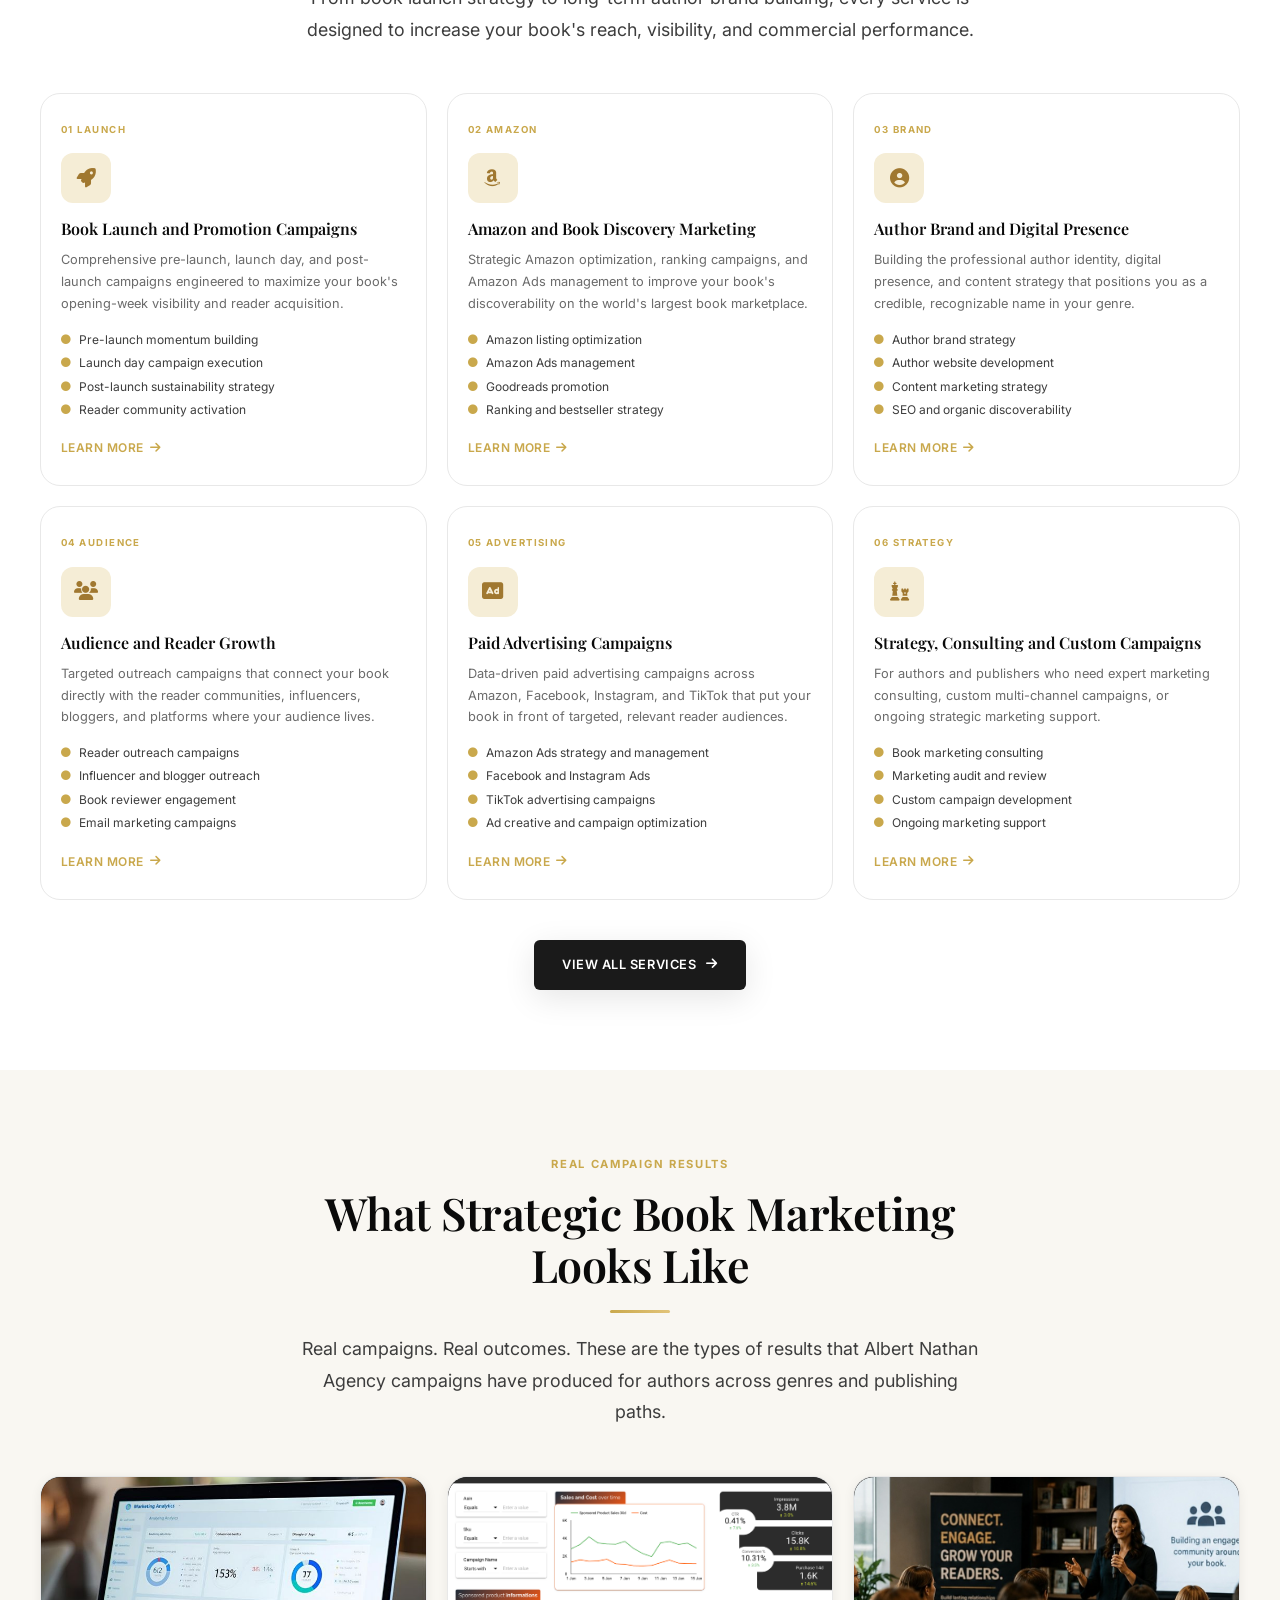
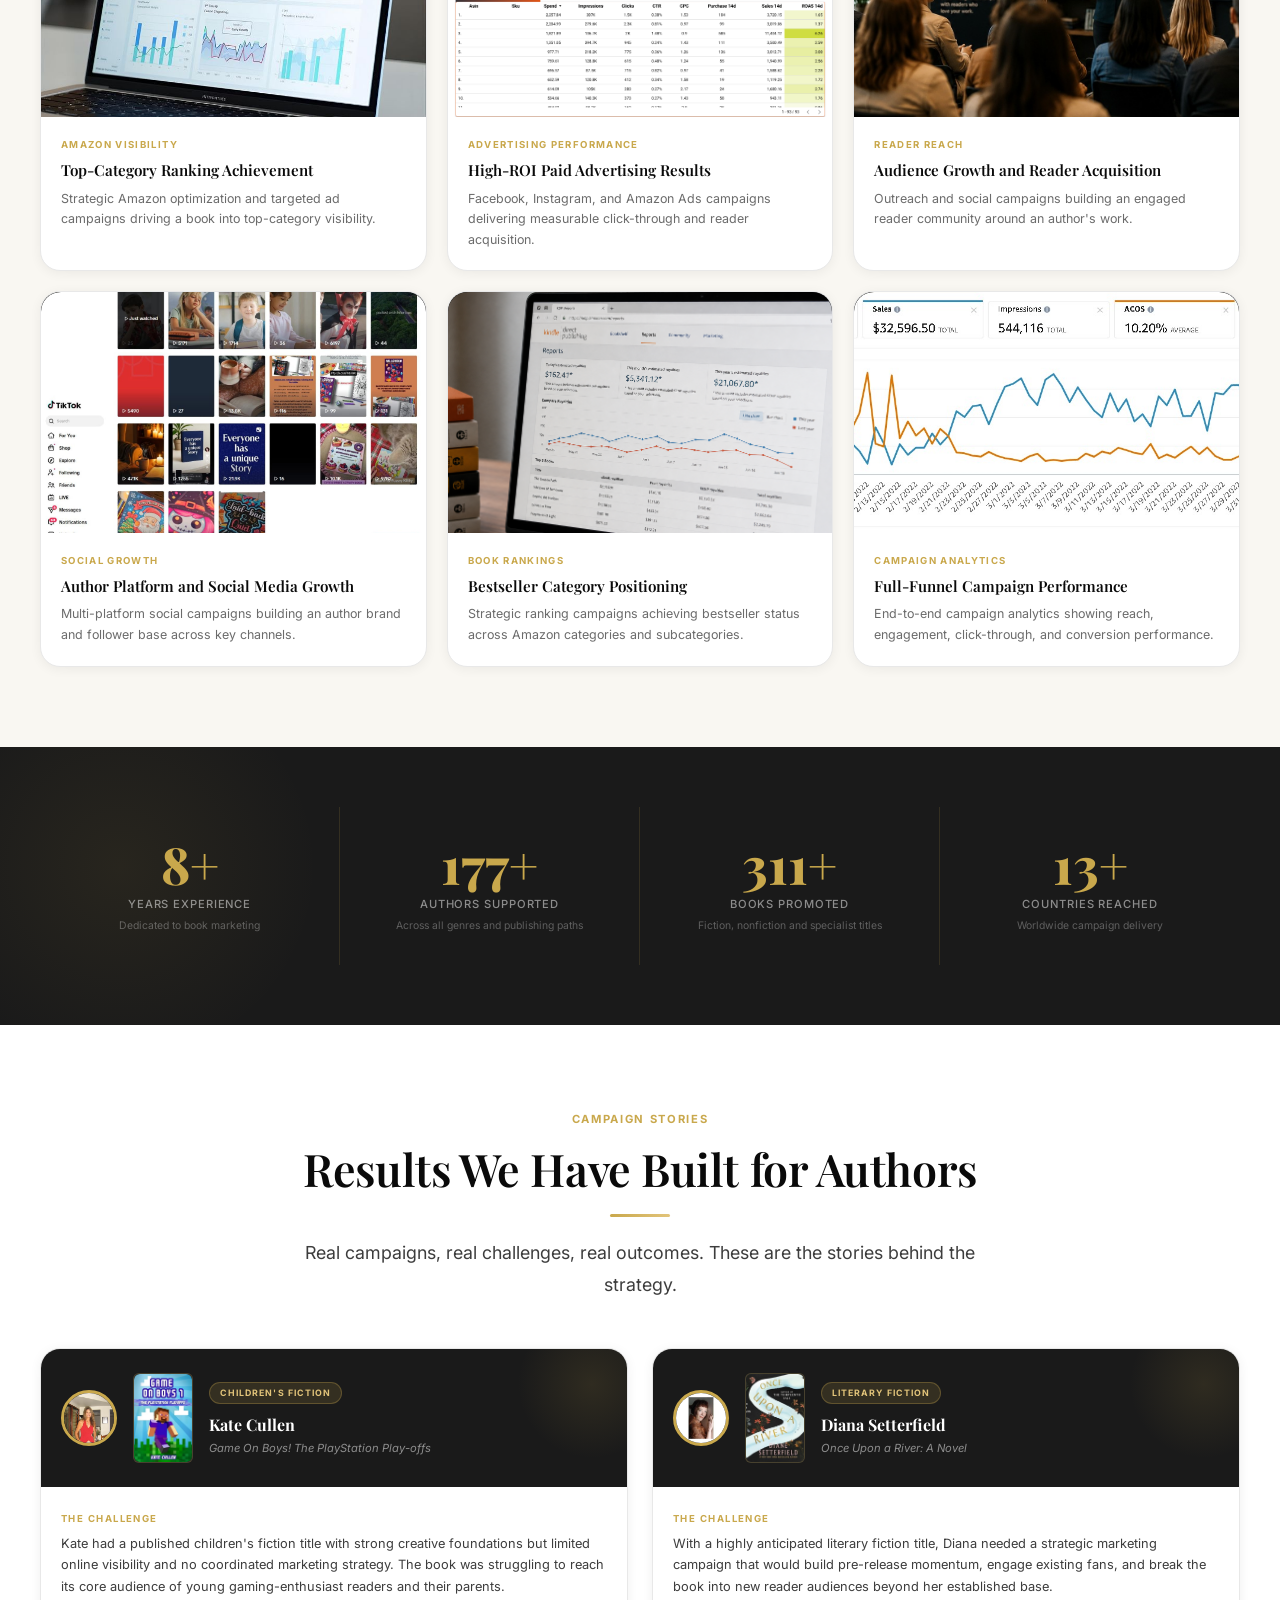
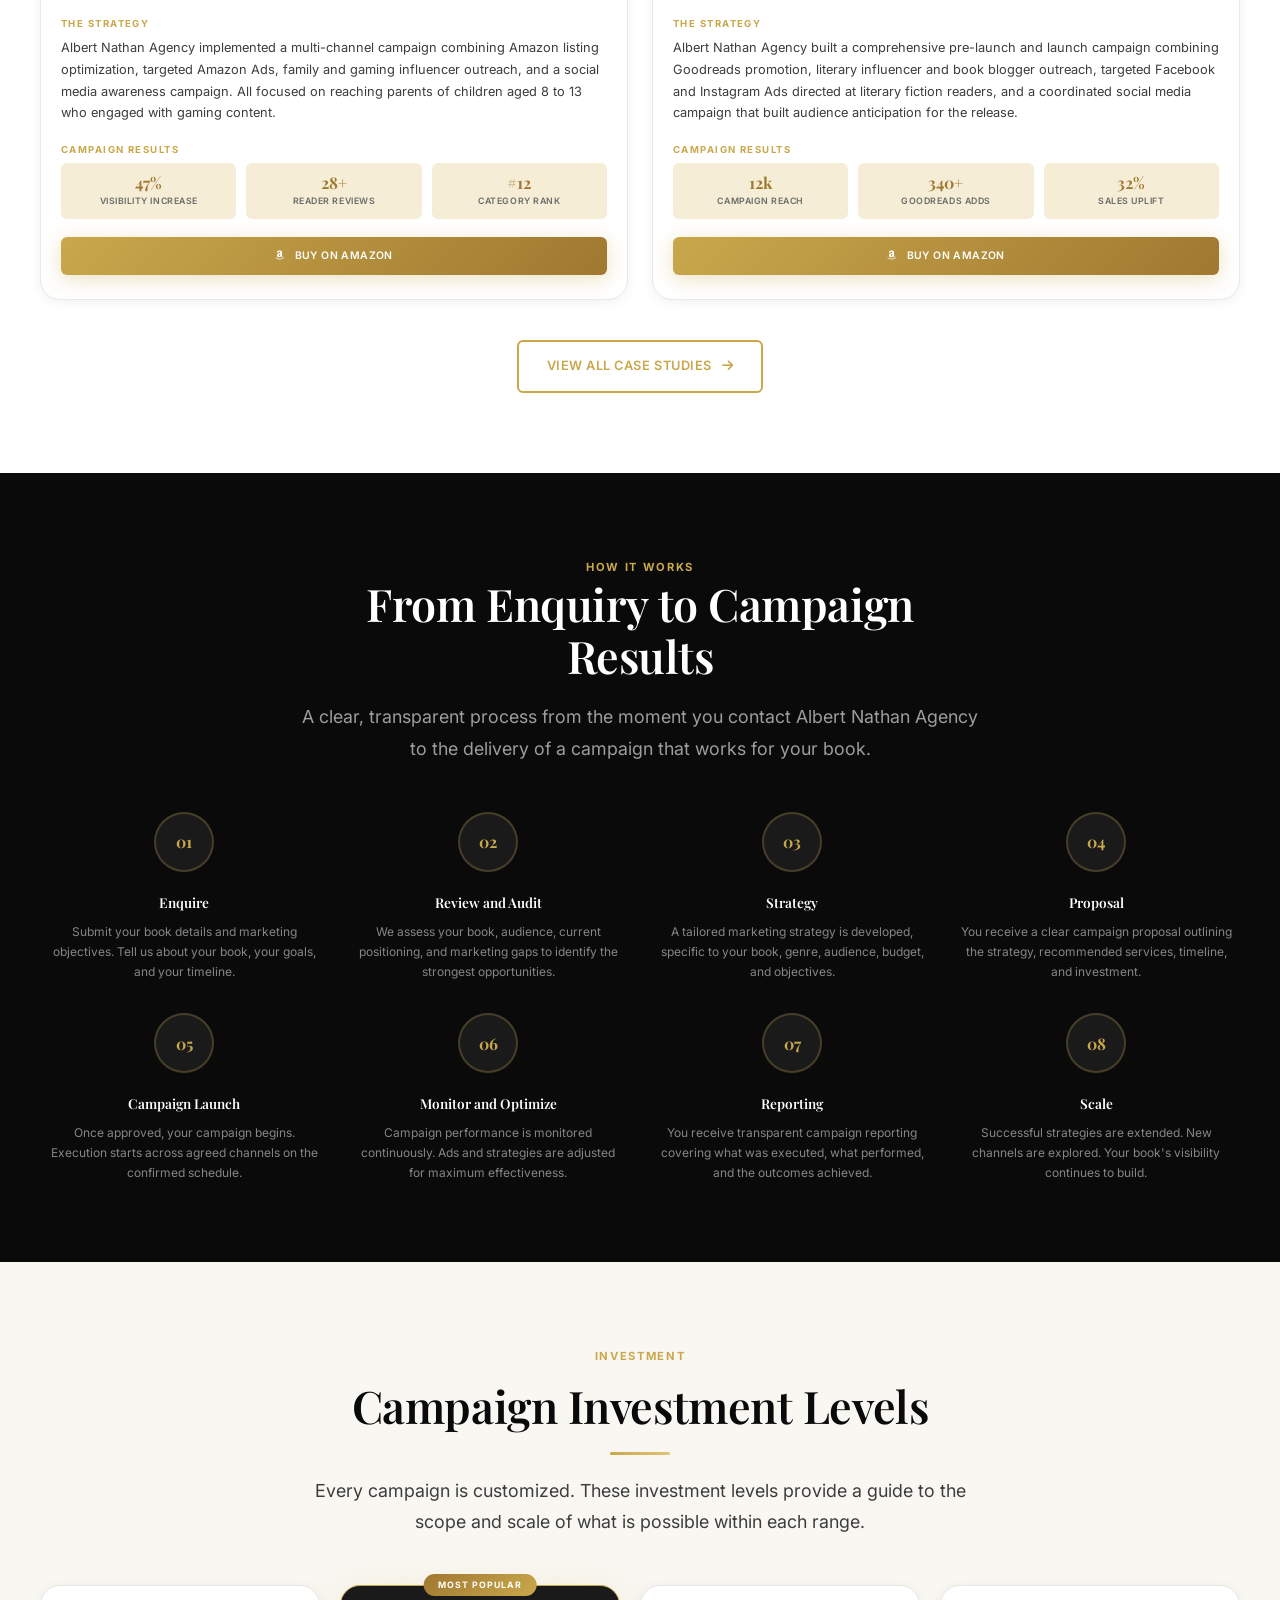
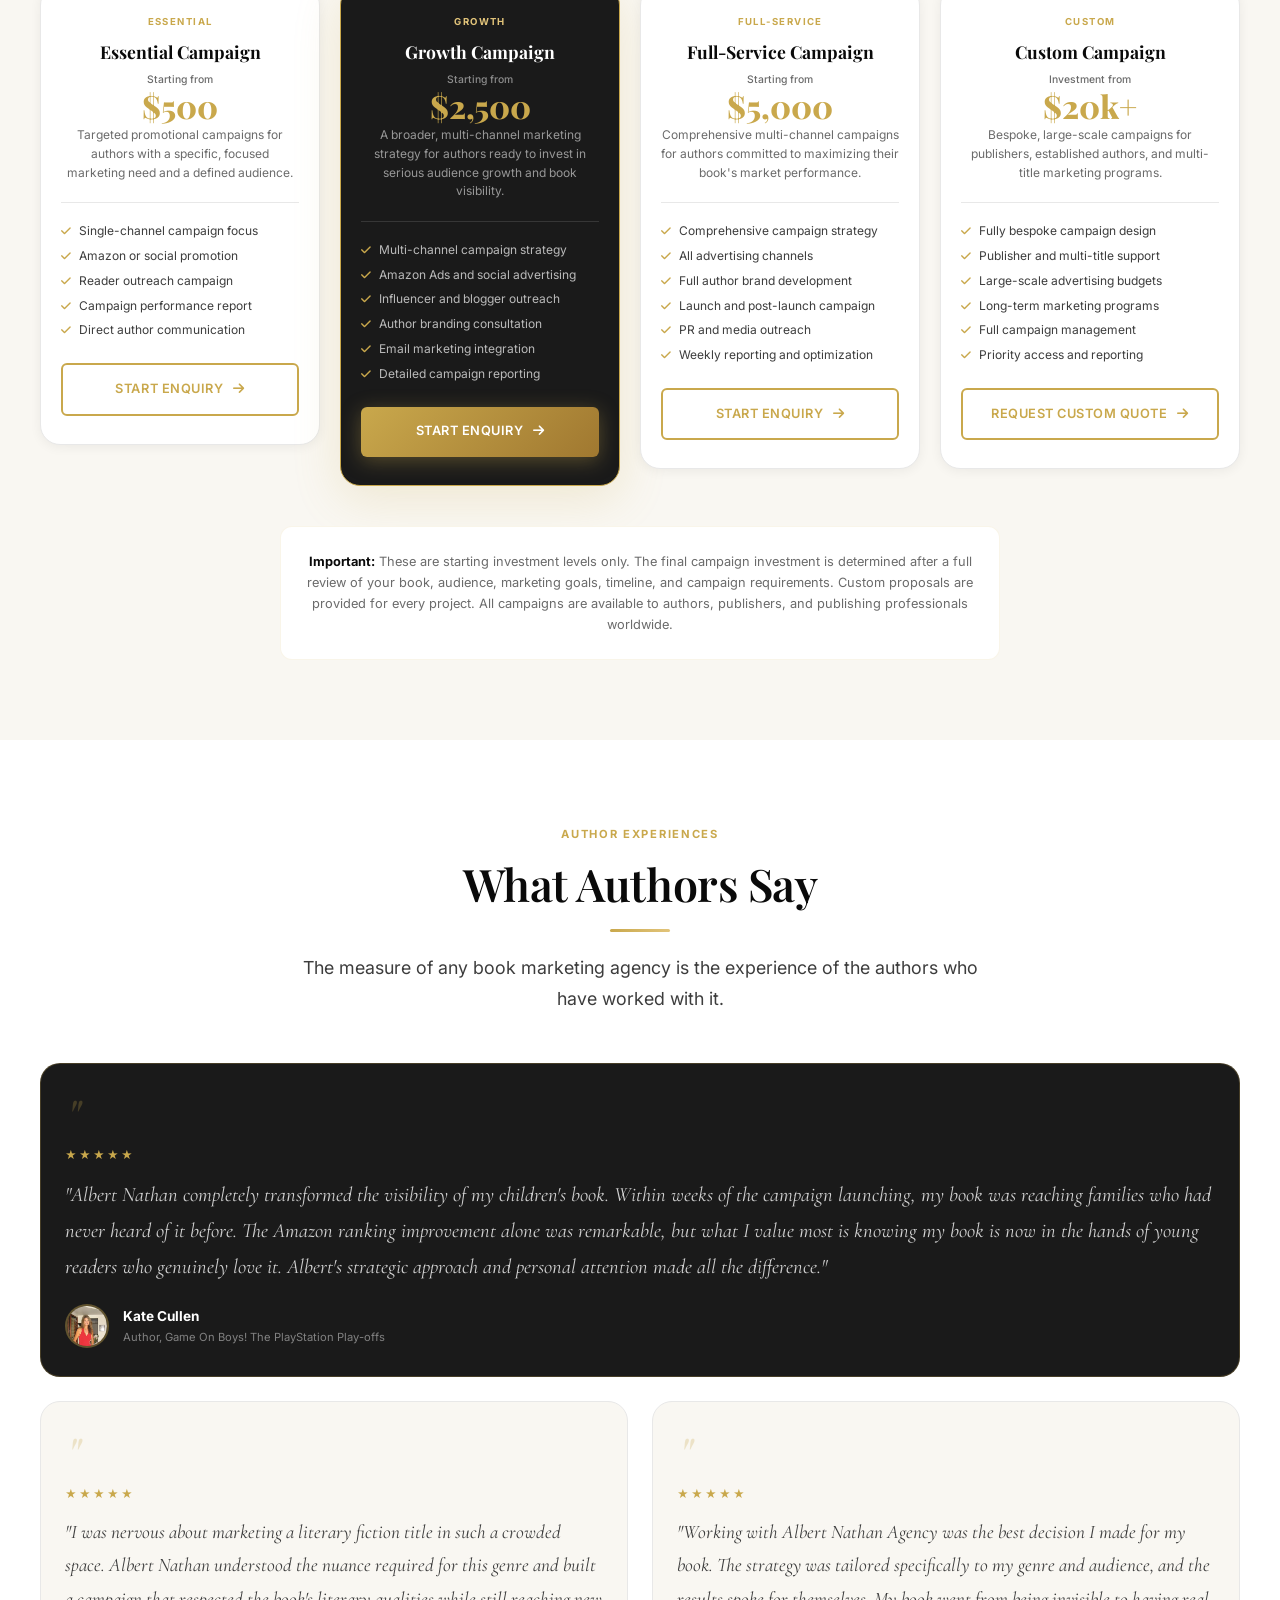
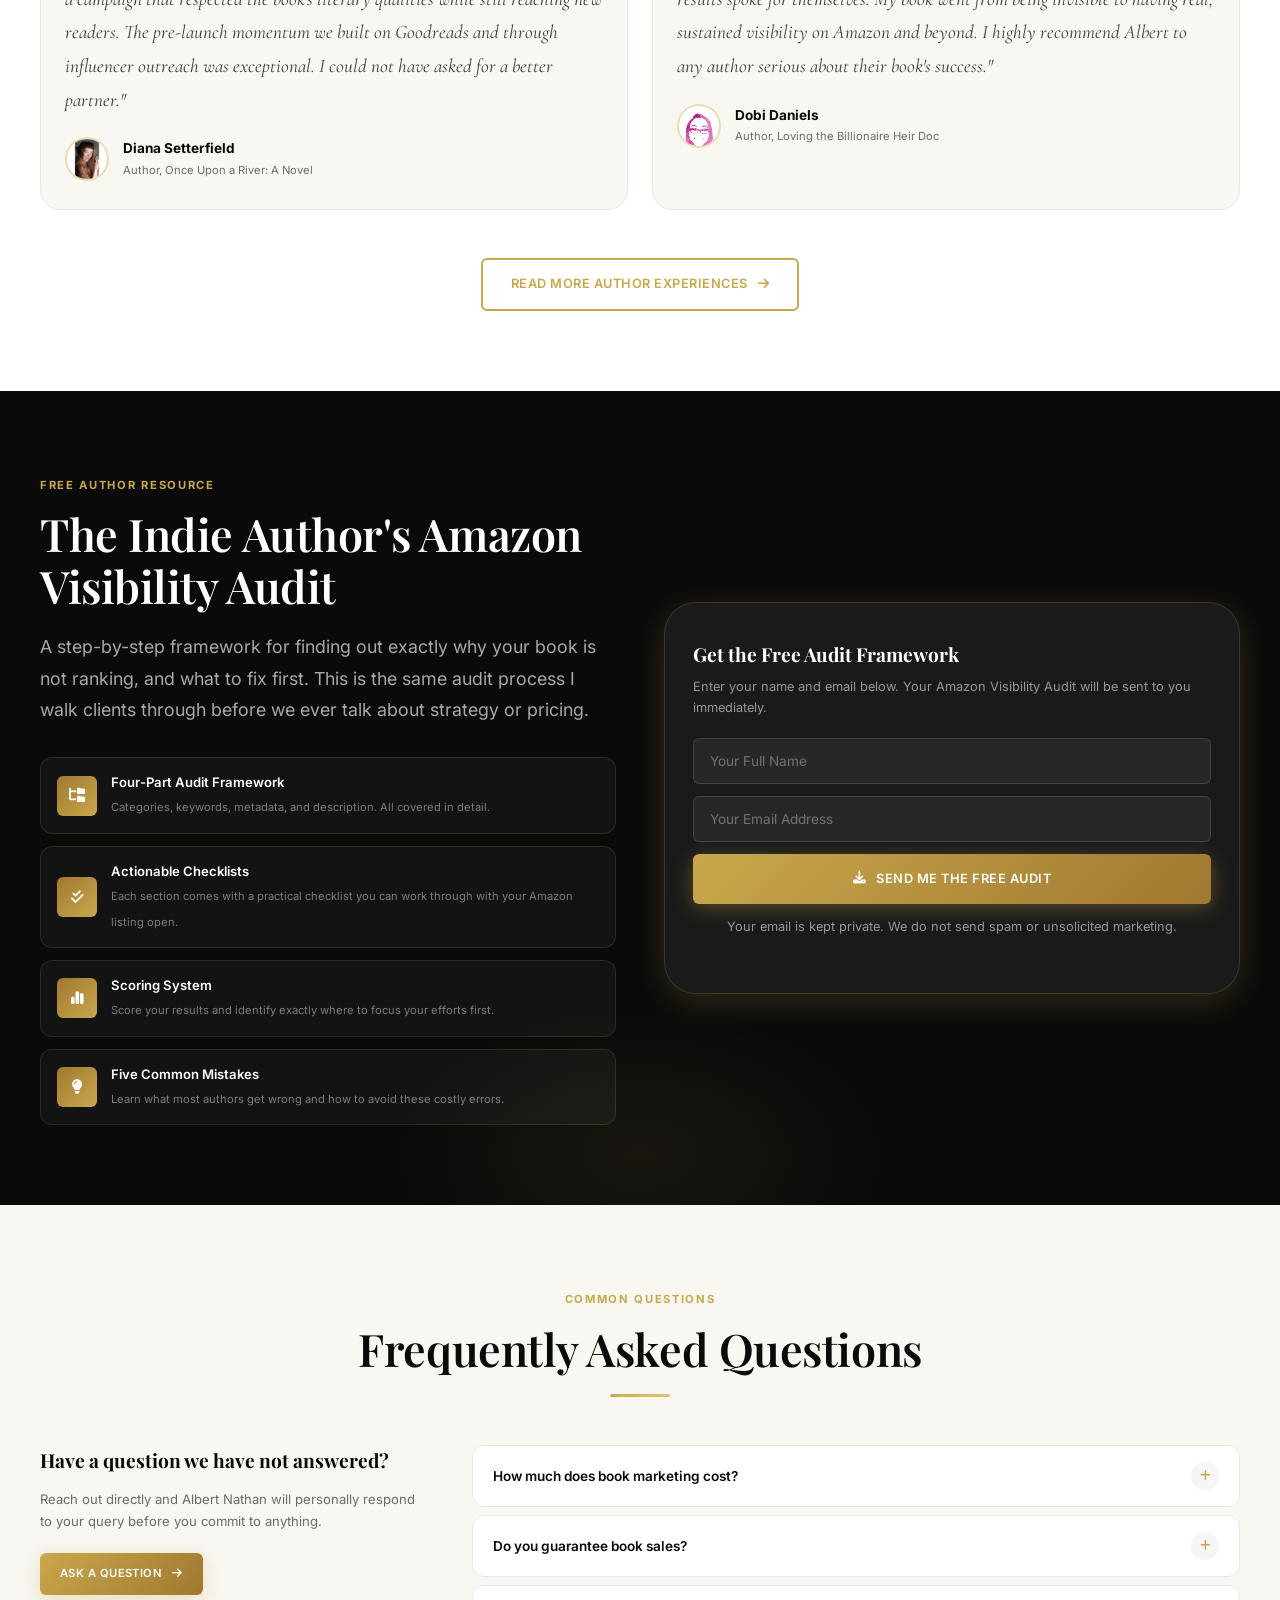
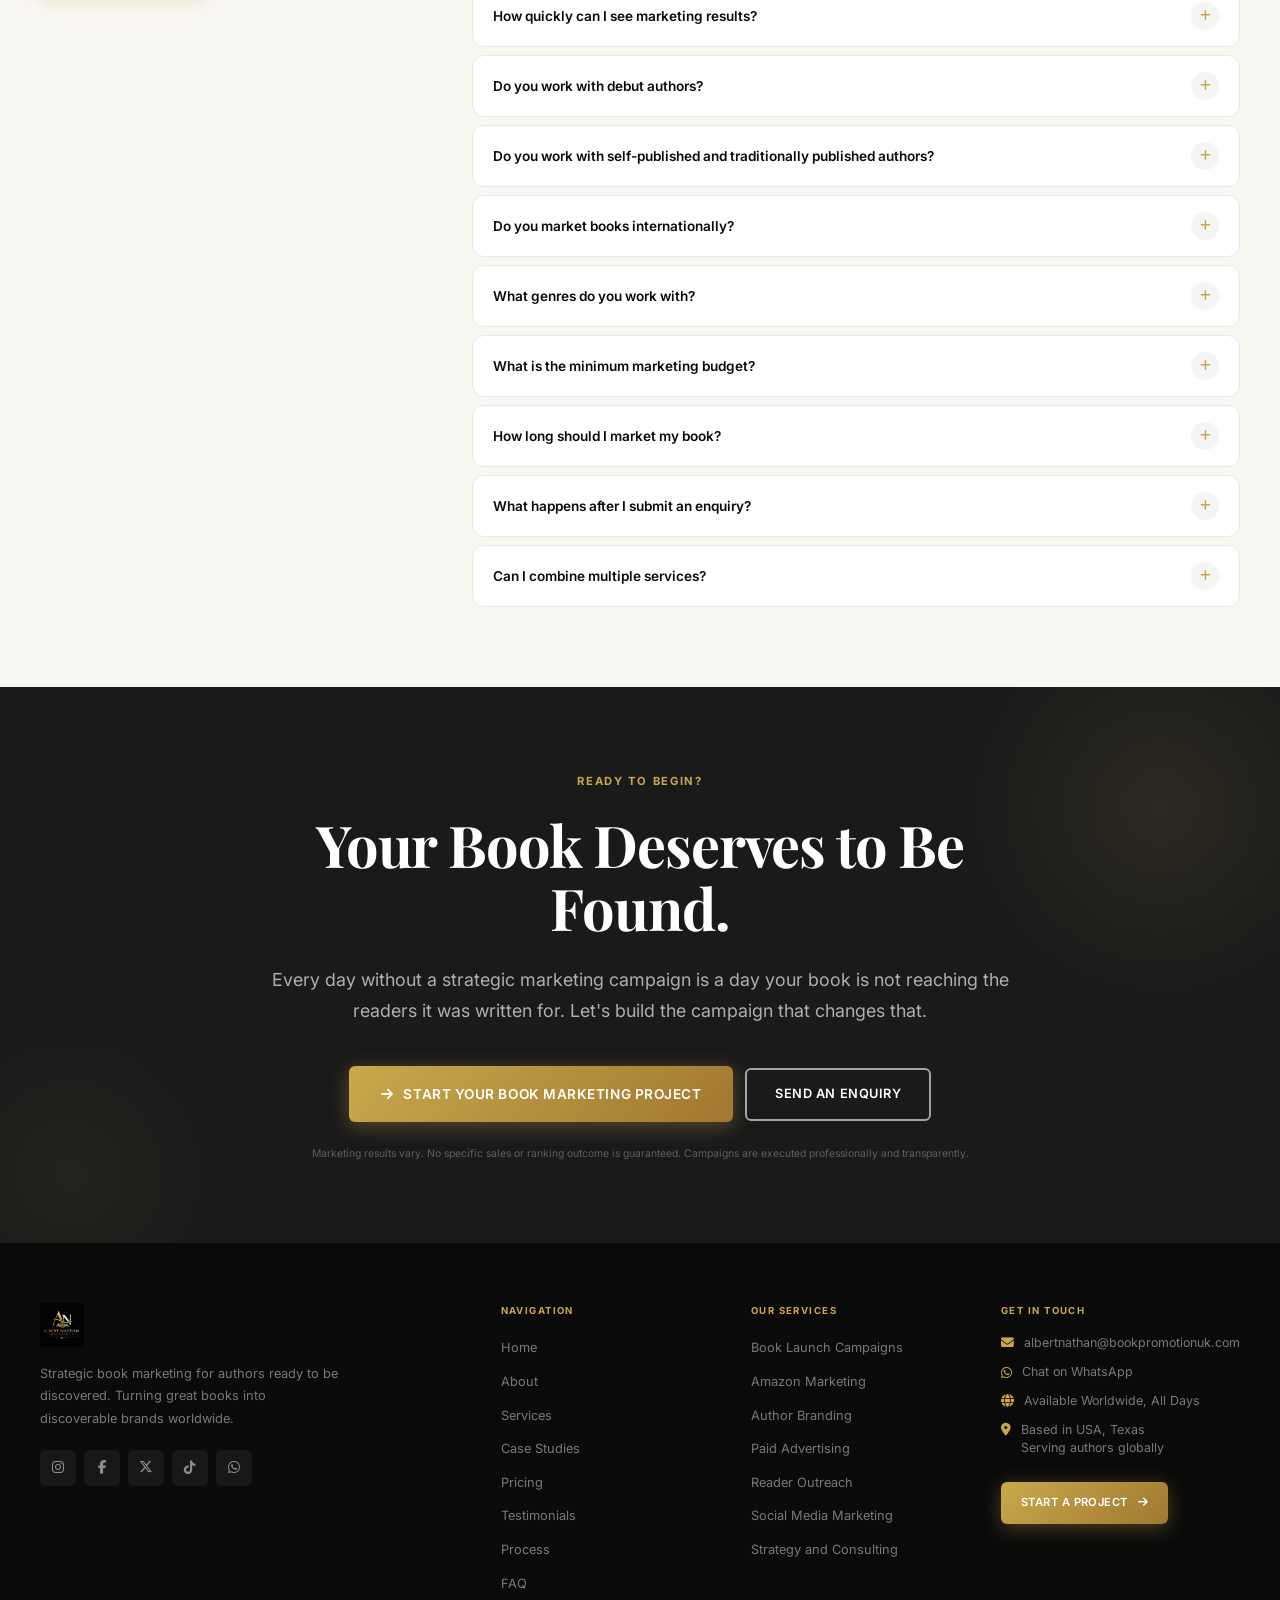
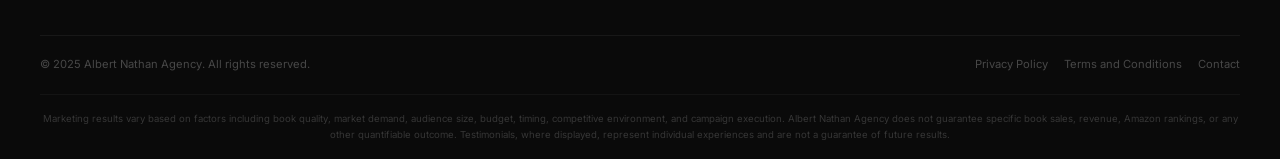
==== commit 98efde9e: "Update index.html" ====
--- a/index.html
+++ b/index.html
@@ -2,7 +2,7 @@
 <html lang="en">
 <head>
   <meta charset="UTF-8" />
-  <meta name="viewport" content="width=device-width, initial-scale=1.0, maximum-scale=5.0" />
+  <meta name="viewport" content="width=device-width, initial-scale=1.0, maximum-scale=5.0, user-scalable=yes" />
   <meta name="description" content="Albert Nathan Agency: Strategic book marketing for authors ready to be discovered. Book launch campaigns, Amazon marketing, author branding, advertising and more." />
   <meta name="keywords" content="book marketer, book marketing, book marketing services, book promotion, book launch marketing, author marketing, Amazon book marketing, book advertising, author branding, book marketing agency, book marketing strategist, self-published book marketing" />
   <meta name="author" content="Albert Nathan" />
@@ -105,6 +105,7 @@
       background: var(--white);
       line-height: 1.6;
       overflow-x: hidden;
+      width: 100%;
     }
 
     img {
@@ -138,7 +139,7 @@
     ============================================================ */
     .display-xl {
       font-family: var(--font-heading);
-      font-size: clamp(2.8rem, 6vw, 5.5rem);
+      font-size: clamp(2.4rem, 6vw, 5.5rem);
       font-weight: 700;
       line-height: 1.08;
       letter-spacing: -0.02em;
@@ -146,7 +147,7 @@
 
     .display-lg {
       font-family: var(--font-heading);
-      font-size: clamp(2.2rem, 4.5vw, 4rem);
+      font-size: clamp(2rem, 4.5vw, 4rem);
       font-weight: 700;
       line-height: 1.1;
       letter-spacing: -0.02em;
@@ -154,7 +155,7 @@
 
     .display-md {
       font-family: var(--font-heading);
-      font-size: clamp(1.8rem, 3.5vw, 3rem);
+      font-size: clamp(1.6rem, 3.5vw, 3rem);
       font-weight: 600;
       line-height: 1.15;
       letter-spacing: -0.01em;
@@ -162,28 +163,28 @@
 
     .heading-lg {
       font-family: var(--font-heading);
-      font-size: clamp(1.4rem, 2.5vw, 2.2rem);
+      font-size: clamp(1.3rem, 2.5vw, 2.2rem);
       font-weight: 600;
       line-height: 1.2;
     }
 
     .heading-md {
       font-family: var(--font-heading);
-      font-size: clamp(1.2rem, 2vw, 1.7rem);
+      font-size: clamp(1.1rem, 2vw, 1.7rem);
       font-weight: 600;
       line-height: 1.3;
     }
 
     .heading-sm {
       font-family: var(--font-heading);
-      font-size: clamp(1rem, 1.5vw, 1.3rem);
+      font-size: clamp(0.95rem, 1.5vw, 1.3rem);
       font-weight: 600;
       line-height: 1.35;
     }
 
     .subheading {
       font-family: var(--font-sub);
-      font-size: clamp(1.1rem, 1.8vw, 1.4rem);
+      font-size: clamp(1rem, 1.8vw, 1.4rem);
       font-style: italic;
       font-weight: 400;
       color: var(--gold);
@@ -192,7 +193,7 @@
 
     .label-tag {
       font-family: var(--font-body);
-      font-size: 0.72rem;
+      font-size: 0.7rem;
       font-weight: 700;
       letter-spacing: 0.15em;
       text-transform: uppercase;
@@ -200,19 +201,19 @@
     }
 
     .body-lg {
-      font-size: clamp(1rem, 1.4vw, 1.15rem);
+      font-size: clamp(0.95rem, 1.4vw, 1.15rem);
       line-height: 1.75;
       color: var(--text-secondary);
     }
 
     .body-md {
-      font-size: 1rem;
+      font-size: clamp(0.9rem, 1vw, 1rem);
       line-height: 1.7;
       color: var(--text-secondary);
     }
 
     .body-sm {
-      font-size: 0.875rem;
+      font-size: clamp(0.8rem, 0.9vw, 0.875rem);
       line-height: 1.65;
       color: var(--text-muted);
     }
@@ -224,33 +225,33 @@
       width: 100%;
       max-width: 1240px;
       margin: 0 auto;
-      padding: 0 24px;
+      padding: 0 20px;
     }
 
     .container-wide {
       width: 100%;
       max-width: 1440px;
       margin: 0 auto;
-      padding: 0 32px;
+      padding: 0 20px;
     }
 
     .container-narrow {
       width: 100%;
       max-width: 820px;
       margin: 0 auto;
-      padding: 0 24px;
+      padding: 0 20px;
     }
 
     .section {
+      padding: 80px 0;
+    }
+
+    .section-sm {
+      padding: 50px 0;
+    }
+
+    .section-lg {
       padding: 100px 0;
-    }
-
-    .section-sm {
-      padding: 60px 0;
-    }
-
-    .section-lg {
-      padding: 130px 0;
     }
 
     .flex {
@@ -276,19 +277,19 @@
     .grid-2 {
       display: grid;
       grid-template-columns: repeat(2, 1fr);
-      gap: 32px;
+      gap: 24px;
     }
 
     .grid-3 {
       display: grid;
       grid-template-columns: repeat(3, 1fr);
-      gap: 28px;
+      gap: 20px;
     }
 
     .grid-4 {
       display: grid;
       grid-template-columns: repeat(4, 1fr);
-      gap: 24px;
+      gap: 20px;
     }
 
     .text-center { text-align: center; }
@@ -315,10 +316,10 @@
       display: inline-flex;
       align-items: center;
       gap: 10px;
-      padding: 16px 36px;
+      padding: 14px 28px;
       border-radius: var(--radius-sm);
       font-family: var(--font-body);
-      font-size: 0.92rem;
+      font-size: clamp(0.8rem, 0.9vw, 0.92rem);
       font-weight: 600;
       letter-spacing: 0.04em;
       text-transform: uppercase;
@@ -326,6 +327,8 @@
       position: relative;
       overflow: hidden;
       white-space: nowrap;
+      min-height: 50px;
+      justify-content: center;
     }
 
     .btn::before {
@@ -387,20 +390,23 @@
     }
 
     .btn-sm {
-      padding: 12px 24px;
-      font-size: 0.82rem;
+      padding: 10px 20px;
+      font-size: clamp(0.7rem, 0.8vw, 0.82rem);
+      min-height: 42px;
     }
 
     .btn-lg {
-      padding: 20px 48px;
-      font-size: 1rem;
+      padding: 16px 32px;
+      font-size: clamp(0.85rem, 1vw, 1rem);
+      min-height: 56px;
     }
 
     .btn-group {
       display: flex;
       flex-wrap: wrap;
-      gap: 16px;
+      gap: 12px;
       align-items: center;
+      justify-content: center;
     }
 
     /* ============================================================
@@ -423,7 +429,7 @@
     ============================================================ */
     .section-header {
       text-align: center;
-      margin-bottom: 64px;
+      margin-bottom: 48px;
     }
 
     .section-header .label-tag {
@@ -443,8 +449,8 @@
       position: fixed;
       top: 0; left: 0; right: 0;
       z-index: 1000;
-      padding: 0 32px;
-      height: 80px;
+      padding: 0 16px;
+      height: 68px;
       display: flex;
       align-items: center;
       justify-content: space-between;
@@ -456,26 +462,26 @@
       background: rgba(10,10,10,0.97);
       backdrop-filter: blur(20px);
       -webkit-backdrop-filter: blur(20px);
-      height: 68px;
+      height: 64px;
       box-shadow: 0 2px 30px rgba(0,0,0,0.3);
     }
 
     .nav-logo {
       display: flex;
       align-items: center;
-      gap: 14px;
+      gap: 10px;
       text-decoration: none;
       flex-shrink: 0;
     }
 
     .nav-logo img {
-      height: 48px;
+      height: 40px;
       width: auto;
       object-fit: contain;
       transition: var(--transition);
     }
 
-    #navbar.scrolled .nav-logo img { height: 40px; }
+    #navbar.scrolled .nav-logo img { height: 36px; }
 
     .nav-logo-text {
       display: flex;
@@ -485,7 +491,7 @@
 
     .nav-logo-name {
       font-family: var(--font-heading);
-      font-size: 1.15rem;
+      font-size: clamp(0.95rem, 1.1vw, 1.15rem);
       font-weight: 700;
       color: var(--white);
       letter-spacing: 0.01em;
@@ -493,29 +499,29 @@
 
     .nav-logo-sub {
       font-family: var(--font-body);
-      font-size: 0.65rem;
+      font-size: clamp(0.5rem, 0.6vw, 0.65rem);
       font-weight: 500;
       letter-spacing: 0.15em;
       text-transform: uppercase;
       color: var(--gold);
-      margin-top: 3px;
+      margin-top: 2px;
     }
 
     .nav-links {
       display: flex;
       align-items: center;
-      gap: 8px;
+      gap: 4px;
       list-style: none;
     }
 
     .nav-links a {
       font-family: var(--font-body);
-      font-size: 0.82rem;
+      font-size: clamp(0.7rem, 0.78vw, 0.82rem);
       font-weight: 500;
       letter-spacing: 0.06em;
       text-transform: uppercase;
       color: rgba(255,255,255,0.82);
-      padding: 8px 12px;
+      padding: 6px 10px;
       border-radius: var(--radius-sm);
       transition: var(--transition);
       position: relative;
@@ -524,23 +530,24 @@
     .nav-links a::after {
       content: '';
       position: absolute;
-      bottom: 4px; left: 12px;
+      bottom: 2px; left: 10px;
       width: 0; height: 1.5px;
       background: var(--gold);
       transition: width 0.3s ease;
     }
 
     .nav-links a:hover { color: var(--white); }
-    .nav-links a:hover::after { width: calc(100% - 24px); }
+    .nav-links a:hover::after { width: calc(100% - 20px); }
 
     .nav-cta {
       background: linear-gradient(135deg, var(--gold), var(--gold-dark)) !important;
       color: var(--white) !important;
-      padding: 10px 20px !important;
+      padding: 8px 16px !important;
       border-radius: var(--radius-sm) !important;
       font-weight: 600 !important;
       box-shadow: 0 4px 14px rgba(201,168,76,0.3);
       border: none !important;
+      font-size: clamp(0.65rem, 0.72vw, 0.78rem) !important;
     }
 
     .nav-cta:hover {
@@ -556,19 +563,20 @@
       flex-direction: column;
       justify-content: center;
       align-items: center;
-      width: 42px;
-      height: 42px;
-      gap: 6px;
+      width: 40px;
+      height: 40px;
+      gap: 5px;
       cursor: pointer;
       border-radius: var(--radius-sm);
       transition: var(--transition);
+      padding: 8px;
     }
 
     .hamburger:hover { background: rgba(255,255,255,0.08); }
 
     .hamburger span {
       display: block;
-      width: 24px;
+      width: 22px;
       height: 2px;
       background: var(--white);
       border-radius: 2px;
@@ -576,11 +584,11 @@
     }
 
     .hamburger.open span:nth-child(1) {
-      transform: translateY(8px) rotate(45deg);
+      transform: translateY(7px) rotate(45deg);
     }
     .hamburger.open span:nth-child(2) { opacity: 0; transform: scaleX(0); }
     .hamburger.open span:nth-child(3) {
-      transform: translateY(-8px) rotate(-45deg);
+      transform: translateY(-7px) rotate(-45deg);
     }
 
     /* Mobile Nav */
@@ -597,6 +605,7 @@
       opacity: 0;
       pointer-events: none;
       transition: opacity 0.3s ease;
+      padding: 20px;
     }
 
     .nav-mobile.active {
@@ -607,11 +616,12 @@
 
     .nav-mobile a {
       font-family: var(--font-heading);
-      font-size: 1.8rem;
+      font-size: clamp(1.4rem, 4vw, 1.8rem);
       font-weight: 600;
       color: var(--white);
       transition: var(--transition);
       text-align: center;
+      padding: 6px 0;
     }
 
     .nav-mobile a:hover { color: var(--gold); }
@@ -630,6 +640,7 @@
       align-items: center;
       background: var(--black);
       overflow: hidden;
+      padding: 80px 0 60px;
     }
 
     .hero-bg {
@@ -647,35 +658,36 @@
       background-image:
         linear-gradient(rgba(201,168,76,0.04) 1px, transparent 1px),
         linear-gradient(90deg, rgba(201,168,76,0.04) 1px, transparent 1px);
-      background-size: 80px 80px;
+      background-size: 60px 60px;
       pointer-events: none;
     }
 
     .hero-content {
       position: relative;
       z-index: 2;
-      padding-top: 80px;
-      max-width: 900px;
+      padding-top: 20px;
+      max-width: 100%;
     }
 
     .hero-eyebrow {
       display: inline-flex;
       align-items: center;
-      gap: 12px;
-      margin-bottom: 32px;
+      gap: 10px;
+      margin-bottom: 24px;
       opacity: 0;
       animation: fadeInUp 0.8s ease 0.2s forwards;
+      flex-wrap: wrap;
     }
 
     .hero-eyebrow-line {
-      width: 40px;
+      width: 30px;
       height: 1.5px;
       background: var(--gold);
     }
 
     .hero-eyebrow-text {
       font-family: var(--font-body);
-      font-size: 0.72rem;
+      font-size: clamp(0.6rem, 0.7vw, 0.72rem);
       font-weight: 700;
       letter-spacing: 0.2em;
       text-transform: uppercase;
@@ -684,7 +696,7 @@
 
     .hero-title {
       font-family: var(--font-heading);
-      font-size: clamp(3rem, 6.5vw, 6.2rem);
+      font-size: clamp(2.4rem, 6.5vw, 6.2rem);
       font-weight: 800;
       line-height: 1.04;
       letter-spacing: -0.025em;
@@ -702,12 +714,12 @@
 
     .hero-subtitle {
       font-family: var(--font-body);
-      font-size: clamp(1rem, 1.5vw, 1.2rem);
+      font-size: clamp(0.95rem, 1.5vw, 1.2rem);
       font-weight: 400;
       line-height: 1.75;
       color: rgba(255,255,255,0.68);
       max-width: 650px;
-      margin-top: 24px;
+      margin-top: 20px;
       opacity: 0;
       animation: fadeInUp 0.9s ease 0.6s forwards;
     }
@@ -715,8 +727,8 @@
     .hero-cta-group {
       display: flex;
       flex-wrap: wrap;
-      gap: 16px;
-      margin-top: 44px;
+      gap: 12px;
+      margin-top: 32px;
       opacity: 0;
       animation: fadeInUp 0.9s ease 0.8s forwards;
     }
@@ -724,18 +736,18 @@
     .hero-stats {
       display: flex;
       flex-wrap: wrap;
-      gap: 0;
-      margin-top: 64px;
+      gap: 16px;
+      margin-top: 48px;
       border-top: 1px solid rgba(201,168,76,0.18);
-      padding-top: 40px;
+      padding-top: 32px;
       opacity: 0;
       animation: fadeInUp 0.9s ease 1s forwards;
     }
 
     .hero-stat {
       flex: 1;
-      min-width: 140px;
-      padding: 0 32px 0 0;
+      min-width: 100px;
+      padding: 0 16px 0 0;
       border-right: 1px solid rgba(201,168,76,0.15);
     }
 
@@ -744,7 +756,7 @@
 
     .hero-stat-number {
       font-family: var(--font-heading);
-      font-size: clamp(2rem, 3.5vw, 3rem);
+      font-size: clamp(1.6rem, 3.5vw, 3rem);
       font-weight: 700;
       color: var(--gold);
       line-height: 1;
@@ -752,30 +764,30 @@
 
     .hero-stat-label {
       font-family: var(--font-body);
-      font-size: 0.8rem;
+      font-size: clamp(0.65rem, 0.7vw, 0.8rem);
       font-weight: 500;
       letter-spacing: 0.06em;
       text-transform: uppercase;
       color: rgba(255,255,255,0.45);
-      margin-top: 6px;
+      margin-top: 4px;
     }
 
     .hero-scroll {
       position: absolute;
-      bottom: 40px;
+      bottom: 24px;
       left: 50%;
       transform: translateX(-50%);
       display: flex;
       flex-direction: column;
       align-items: center;
-      gap: 8px;
+      gap: 6px;
       opacity: 0;
       animation: fadeIn 1s ease 1.5s forwards;
       z-index: 2;
     }
 
     .hero-scroll span {
-      font-size: 0.68rem;
+      font-size: clamp(0.6rem, 0.65vw, 0.68rem);
       font-weight: 600;
       letter-spacing: 0.15em;
       text-transform: uppercase;
@@ -784,7 +796,7 @@
 
     .scroll-line {
       width: 1px;
-      height: 50px;
+      height: 40px;
       background: linear-gradient(to bottom, var(--gold), transparent);
       animation: scrollPulse 2s ease infinite;
     }
@@ -794,7 +806,7 @@
     ============================================================ */
     .marquee-strip {
       background: linear-gradient(135deg, var(--gold-dark), var(--gold));
-      padding: 16px 0;
+      padding: 12px 0;
       overflow: hidden;
       position: relative;
     }
@@ -809,10 +821,10 @@
     .marquee-item {
       display: inline-flex;
       align-items: center;
-      gap: 20px;
-      padding: 0 32px;
+      gap: 16px;
+      padding: 0 20px;
       font-family: var(--font-body);
-      font-size: 0.75rem;
+      font-size: clamp(0.6rem, 0.7vw, 0.75rem);
       font-weight: 700;
       letter-spacing: 0.15em;
       text-transform: uppercase;
@@ -820,8 +832,8 @@
     }
 
     .marquee-dot {
-      width: 5px;
-      height: 5px;
+      width: 4px;
+      height: 4px;
       border-radius: 50%;
       background: rgba(255,255,255,0.5);
       flex-shrink: 0;
@@ -832,30 +844,30 @@
     ============================================================ */
     #problem {
       background: var(--off-white);
-      padding: 110px 0;
+      padding: 80px 0;
     }
 
     .problem-grid {
       display: grid;
       grid-template-columns: 1fr 1fr;
-      gap: 80px;
+      gap: 48px;
       align-items: center;
     }
 
     .problem-left .label-tag { display: block; margin-bottom: 16px; }
 
     .problem-list {
-      margin-top: 36px;
+      margin-top: 28px;
       display: flex;
       flex-direction: column;
-      gap: 16px;
+      gap: 12px;
     }
 
     .problem-item {
       display: flex;
       align-items: flex-start;
-      gap: 16px;
-      padding: 18px 20px;
+      gap: 14px;
+      padding: 14px 16px;
       background: var(--white);
       border-radius: var(--radius-md);
       border-left: 3px solid var(--gold);
@@ -869,8 +881,8 @@
     }
 
     .problem-icon {
-      width: 38px;
-      height: 38px;
+      width: 34px;
+      height: 34px;
       border-radius: 8px;
       background: var(--gold-pale);
       display: flex;
@@ -878,19 +890,19 @@
       justify-content: center;
       flex-shrink: 0;
       color: var(--gold-dark);
-      font-size: 0.9rem;
+      font-size: 0.8rem;
     }
 
     .problem-item-text strong {
       display: block;
-      font-size: 0.92rem;
+      font-size: clamp(0.85rem, 0.9vw, 0.92rem);
       font-weight: 600;
       color: var(--text-primary);
-      margin-bottom: 3px;
+      margin-bottom: 2px;
     }
 
     .problem-item-text span {
-      font-size: 0.84rem;
+      font-size: clamp(0.78rem, 0.8vw, 0.84rem);
       color: var(--text-muted);
       line-height: 1.5;
     }
@@ -902,7 +914,7 @@
     .problem-card-main {
       background: var(--charcoal);
       border-radius: var(--radius-lg);
-      padding: 48px 40px;
+      padding: 36px 28px;
       color: var(--white);
       position: relative;
       overflow: hidden;
@@ -919,28 +931,28 @@
 
     .problem-card-main .heading-md {
       color: var(--white);
-      margin-bottom: 20px;
+      margin-bottom: 16px;
     }
 
     .problem-card-main .body-md { color: rgba(255,255,255,0.70); }
 
     .problem-card-quote {
-      margin-top: 32px;
-      padding-top: 28px;
+      margin-top: 24px;
+      padding-top: 20px;
       border-top: 1px solid rgba(201,168,76,0.25);
     }
 
     .problem-card-quote p {
       font-family: var(--font-sub);
-      font-size: 1.25rem;
+      font-size: clamp(1rem, 1.2vw, 1.25rem);
       font-style: italic;
       color: var(--gold-light);
       line-height: 1.6;
     }
 
     .problem-card-author {
-      margin-top: 16px;
-      font-size: 0.8rem;
+      margin-top: 12px;
+      font-size: clamp(0.7rem, 0.75vw, 0.8rem);
       font-weight: 600;
       letter-spacing: 0.08em;
       text-transform: uppercase;
@@ -952,7 +964,7 @@
     ============================================================ */
     #solution {
       background: var(--black);
-      padding: 110px 0;
+      padding: 80px 0;
       position: relative;
       overflow: hidden;
     }
@@ -961,7 +973,7 @@
       content: '';
       position: absolute;
       top: -100px; right: -100px;
-      width: 600px; height: 600px;
+      width: 400px; height: 400px;
       border-radius: 50%;
       background: radial-gradient(circle, rgba(201,168,76,0.07) 0%, transparent 70%);
       pointer-events: none;
@@ -970,11 +982,11 @@
     .solution-intro {
       text-align: center;
       max-width: 720px;
-      margin: 0 auto 72px;
+      margin: 0 auto 48px;
     }
 
     .solution-intro .label-tag { margin-bottom: 16px; }
-    .solution-intro .display-md { color: var(--white); margin-bottom: 20px; }
+    .solution-intro .display-md { color: var(--white); margin-bottom: 16px; }
     .solution-intro .body-lg { color: rgba(255,255,255,0.65); }
 
     .solution-pillars {
@@ -988,7 +1000,7 @@
 
     .pillar {
       background: var(--charcoal);
-      padding: 48px 36px;
+      padding: 32px 24px;
       transition: var(--transition);
       position: relative;
     }
@@ -999,37 +1011,37 @@
 
     .pillar-number {
       font-family: var(--font-heading);
-      font-size: 4rem;
+      font-size: clamp(2.8rem, 3.5vw, 4rem);
       font-weight: 800;
       color: rgba(201,168,76,0.15);
       line-height: 1;
-      margin-bottom: 16px;
+      margin-bottom: 12px;
       transition: var(--transition);
     }
 
     .pillar-icon {
-      width: 52px;
-      height: 52px;
+      width: 44px;
+      height: 44px;
       border-radius: var(--radius-sm);
       background: linear-gradient(135deg, var(--gold-dark), var(--gold));
       display: flex;
       align-items: center;
       justify-content: center;
       color: var(--white);
-      font-size: 1.2rem;
-      margin-bottom: 24px;
+      font-size: 1rem;
+      margin-bottom: 16px;
     }
 
     .pillar h3 {
       font-family: var(--font-heading);
-      font-size: 1.25rem;
+      font-size: clamp(1rem, 1.1vw, 1.25rem);
       font-weight: 600;
       color: var(--white);
-      margin-bottom: 14px;
+      margin-bottom: 10px;
     }
 
     .pillar p {
-      font-size: 0.9rem;
+      font-size: clamp(0.8rem, 0.85vw, 0.9rem);
       line-height: 1.7;
       color: rgba(255,255,255,0.60);
     }
@@ -1039,13 +1051,13 @@
     ============================================================ */
     #services {
       background: var(--white);
-      padding: 110px 0;
+      padding: 80px 0;
     }
 
     .services-header {
       text-align: center;
       max-width: 680px;
-      margin: 0 auto 72px;
+      margin: 0 auto 48px;
     }
 
     .services-header .label-tag { margin-bottom: 16px; }
@@ -1054,18 +1066,20 @@
     .services-grid {
       display: grid;
       grid-template-columns: repeat(3, 1fr);
-      gap: 24px;
+      gap: 20px;
     }
 
     .service-card {
       background: var(--white);
       border: 1px solid var(--grey-200);
       border-radius: var(--radius-lg);
-      padding: 40px 32px;
+      padding: 28px 20px;
       transition: var(--transition);
       position: relative;
       overflow: hidden;
       cursor: default;
+      display: flex;
+      flex-direction: column;
     }
 
     .service-card::before {
@@ -1081,7 +1095,7 @@
 
     .service-card:hover {
       border-color: var(--gold);
-      transform: translateY(-6px);
+      transform: translateY(-4px);
       box-shadow: var(--shadow-lg);
     }
 
@@ -1089,25 +1103,25 @@
 
     .service-number {
       font-family: var(--font-body);
-      font-size: 0.7rem;
+      font-size: clamp(0.6rem, 0.65vw, 0.7rem);
       font-weight: 700;
       letter-spacing: 0.15em;
       text-transform: uppercase;
       color: var(--gold);
-      margin-bottom: 20px;
+      margin-bottom: 16px;
     }
 
     .service-icon-wrap {
-      width: 58px;
-      height: 58px;
+      width: 50px;
+      height: 50px;
       border-radius: var(--radius-md);
       background: var(--gold-pale);
       display: flex;
       align-items: center;
       justify-content: center;
       color: var(--gold-dark);
-      font-size: 1.4rem;
-      margin-bottom: 24px;
+      font-size: 1.2rem;
+      margin-bottom: 16px;
       transition: var(--transition);
     }
 
@@ -1118,39 +1132,40 @@
 
     .service-card h3 {
       font-family: var(--font-heading);
-      font-size: 1.2rem;
+      font-size: clamp(1rem, 1.1vw, 1.2rem);
       font-weight: 600;
       color: var(--text-primary);
-      margin-bottom: 14px;
+      margin-bottom: 10px;
       line-height: 1.25;
     }
 
     .service-card p {
-      font-size: 0.88rem;
+      font-size: clamp(0.8rem, 0.85vw, 0.88rem);
       line-height: 1.7;
       color: var(--text-muted);
-      margin-bottom: 24px;
+      margin-bottom: 16px;
+      flex: 1;
     }
 
     .service-list {
       display: flex;
       flex-direction: column;
+      gap: 6px;
+      margin-bottom: 20px;
+    }
+
+    .service-list-item {
+      display: flex;
+      align-items: flex-start;
       gap: 8px;
-      margin-bottom: 28px;
-    }
-
-    .service-list-item {
-      display: flex;
-      align-items: flex-start;
-      gap: 10px;
-      font-size: 0.83rem;
+      font-size: clamp(0.75rem, 0.8vw, 0.83rem);
       color: var(--text-secondary);
       line-height: 1.45;
     }
 
     .service-list-item i {
       color: var(--gold);
-      font-size: 0.72rem;
+      font-size: 0.6rem;
       margin-top: 4px;
       flex-shrink: 0;
     }
@@ -1158,20 +1173,21 @@
     .service-link {
       display: inline-flex;
       align-items: center;
-      gap: 8px;
-      font-size: 0.82rem;
+      gap: 6px;
+      font-size: clamp(0.75rem, 0.78vw, 0.82rem);
       font-weight: 600;
       letter-spacing: 0.04em;
       text-transform: uppercase;
       color: var(--gold);
       transition: var(--transition);
-    }
-
-    .service-link:hover { gap: 14px; }
+      margin-top: auto;
+    }
+
+    .service-link:hover { gap: 12px; }
 
     .services-cta {
       text-align: center;
-      margin-top: 56px;
+      margin-top: 40px;
     }
 
     /* ============================================================
@@ -1179,13 +1195,13 @@
     ============================================================ */
     #visibility {
       background: var(--off-white);
-      padding: 110px 0;
+      padding: 80px 0;
     }
 
     .visibility-header {
       text-align: center;
       max-width: 680px;
-      margin: 0 auto 72px;
+      margin: 0 auto 48px;
     }
 
     .visibility-header .label-tag { margin-bottom: 16px; }
@@ -1194,7 +1210,7 @@
     .visibility-grid {
       display: grid;
       grid-template-columns: repeat(3, 1fr);
-      gap: 24px;
+      gap: 20px;
     }
 
     .visibility-card {
@@ -1207,7 +1223,7 @@
     }
 
     .visibility-card:hover {
-      transform: translateY(-6px);
+      transform: translateY(-4px);
       box-shadow: var(--shadow-lg);
       border-color: var(--gold);
     }
@@ -1220,9 +1236,10 @@
       flex-direction: column;
       align-items: center;
       justify-content: center;
-      gap: 12px;
+      gap: 10px;
       position: relative;
       overflow: hidden;
+      min-height: 150px;
     }
 
     .visibility-img-slot::before {
@@ -1233,13 +1250,13 @@
     }
 
     .visibility-img-slot i {
-      font-size: 2rem;
+      font-size: clamp(1.5rem, 2vw, 2rem);
       color: var(--gold);
       opacity: 0.7;
     }
 
     .visibility-img-slot span {
-      font-size: 0.75rem;
+      font-size: clamp(0.6rem, 0.7vw, 0.75rem);
       font-weight: 600;
       letter-spacing: 0.1em;
       text-transform: uppercase;
@@ -1256,28 +1273,28 @@
     }
 
     .visibility-card-body {
-      padding: 24px 28px;
+      padding: 20px 20px;
     }
 
     .visibility-card-tag {
-      font-size: 0.68rem;
+      font-size: clamp(0.6rem, 0.65vw, 0.68rem);
       font-weight: 700;
       letter-spacing: 0.14em;
       text-transform: uppercase;
       color: var(--gold);
-      margin-bottom: 8px;
+      margin-bottom: 6px;
     }
 
     .visibility-card-body h4 {
       font-family: var(--font-heading);
-      font-size: 1.05rem;
+      font-size: clamp(0.95rem, 1vw, 1.05rem);
       font-weight: 600;
       color: var(--text-primary);
-      margin-bottom: 8px;
+      margin-bottom: 6px;
     }
 
     .visibility-card-body p {
-      font-size: 0.83rem;
+      font-size: clamp(0.78rem, 0.8vw, 0.83rem);
       line-height: 1.65;
       color: var(--text-muted);
     }
@@ -1287,7 +1304,7 @@
     ============================================================ */
     #metrics {
       background: var(--charcoal);
-      padding: 80px 0;
+      padding: 60px 0;
       position: relative;
       overflow: hidden;
     }
@@ -1309,7 +1326,7 @@
 
     .metric-item {
       text-align: center;
-      padding: 48px 32px;
+      padding: 32px 16px;
       border-right: 1px solid rgba(201,168,76,0.15);
       position: relative;
     }
@@ -1318,15 +1335,15 @@
 
     .metric-number {
       font-family: var(--font-heading);
-      font-size: clamp(2.5rem, 4vw, 3.8rem);
+      font-size: clamp(2rem, 4vw, 3.8rem);
       font-weight: 800;
       color: var(--gold);
       line-height: 1;
-      margin-bottom: 10px;
+      margin-bottom: 6px;
     }
 
     .metric-label {
-      font-size: 0.82rem;
+      font-size: clamp(0.7rem, 0.75vw, 0.82rem);
       font-weight: 500;
       letter-spacing: 0.08em;
       text-transform: uppercase;
@@ -1334,9 +1351,9 @@
     }
 
     .metric-sub {
-      font-size: 0.78rem;
+      font-size: clamp(0.65rem, 0.7vw, 0.78rem);
       color: rgba(255,255,255,0.30);
-      margin-top: 6px;
+      margin-top: 4px;
       line-height: 1.5;
     }
 
@@ -1345,13 +1362,13 @@
     ============================================================ */
     #case-studies {
       background: var(--white);
-      padding: 110px 0;
+      padding: 80px 0;
     }
 
     .case-header {
       text-align: center;
       max-width: 680px;
-      margin: 0 auto 72px;
+      margin: 0 auto 48px;
     }
 
     .case-header .label-tag { margin-bottom: 16px; }
@@ -1360,7 +1377,7 @@
     .case-grid {
       display: grid;
       grid-template-columns: repeat(2, 1fr);
-      gap: 32px;
+      gap: 24px;
     }
 
     .case-card {
@@ -1373,18 +1390,18 @@
     }
 
     .case-card:hover {
-      transform: translateY(-6px);
+      transform: translateY(-4px);
       box-shadow: var(--shadow-lg);
       border-color: var(--border);
     }
 
     .case-card-header {
       background: var(--charcoal);
-      padding: 36px 36px 32px;
+      padding: 24px 20px;
       position: relative;
       overflow: hidden;
       display: flex;
-      gap: 24px;
+      gap: 16px;
       align-items: center;
       flex-wrap: wrap;
     }
@@ -1400,8 +1417,8 @@
 
     /* Author Profile Image - Left side */
     .case-author-avatar {
-      width: 70px;
-      height: 70px;
+      width: 56px;
+      height: 56px;
       border-radius: 50%;
       border: 3px solid var(--gold);
       overflow: hidden;
@@ -1427,15 +1444,15 @@
       align-items: center;
       justify-content: center;
       font-family: var(--font-heading);
-      font-size: 1.4rem;
+      font-size: 1.2rem;
       font-weight: 700;
       color: var(--gold-light);
       background: rgba(201,168,76,0.10);
     }
 
     .case-book-cover-slot {
-      width: 80px;
-      height: 120px;
+      width: 60px;
+      height: 90px;
       border-radius: var(--radius-sm);
       background: rgba(255,255,255,0.06);
       border: 1px solid rgba(201,168,76,0.20);
@@ -1450,13 +1467,13 @@
     }
 
     .case-book-cover-slot i {
-      font-size: 1.8rem;
+      font-size: 1.4rem;
       color: var(--gold);
       opacity: 0.4;
     }
 
     .case-book-cover-slot span {
-      font-size: 0.55rem;
+      font-size: 0.5rem;
       font-weight: 600;
       letter-spacing: 0.08em;
       text-transform: uppercase;
@@ -1478,46 +1495,252 @@
       position: relative;
       z-index: 1;
       flex: 1;
+      min-width: 120px;
     }
 
     .case-tag {
       display: inline-block;
-      padding: 4px 12px;
+      padding: 3px 10px;
       background: rgba(201,168,76,0.15);
       border: 1px solid rgba(201,168,76,0.3);
       border-radius: 20px;
-      font-size: 0.7rem;
+      font-size: clamp(0.55rem, 0.6vw, 0.7rem);
       font-weight: 700;
       letter-spacing: 0.12em;
       text-transform: uppercase;
       color: var(--gold-light);
-      margin-bottom: 12px;
+      margin-bottom: 8px;
     }
 
     .case-card-header-content h3 {
       font-family: var(--font-heading);
-      font-size: 1.35rem;
+      font-size: clamp(1rem, 1.2vw, 1.35rem);
       font-weight: 700;
       color: var(--white);
-      margin-bottom: 4px;
+      margin-bottom: 2px;
     }
 
     .case-book {
-      font-size: 0.82rem;
+      font-size: clamp(0.7rem, 0.75vw, 0.82rem);
       color: rgba(255,255,255,0.50);
       font-style: italic;
     }
 
     .case-card-body {
-      padding: 32px 36px 36px;
+      padding: 24px 20px;
     }
 
     .case-challenge, .case-strategy, .case-result {
-      margin-bottom: 24px;
+      margin-bottom: 18px;
     }
 
     .case-section-label {
-      font-size: 0.68rem;
+      font-size: clamp(0.6rem, 0.65vw, 0.68rem);
+      font-weight: 700;
+      letter-spacing: 0.15em;
+      text-transform: uppercase;
+      color: var(--gold);
+      margin-bottom: 6px;
+    }
+
+    .case-challenge p, .case-strategy p {
+      font-size: clamp(0.8rem, 0.85vw, 0.88rem);
+      line-height: 1.7;
+      color: var(--text-secondary);
+    }
+
+    .case-metrics {
+      display: grid;
+      grid-template-columns: repeat(3, 1fr);
+      gap: 10px;
+    }
+
+    .case-metric {
+      background: var(--gold-pale);
+      border-radius: var(--radius-sm);
+      padding: 12px 8px;
+      text-align: center;
+    }
+
+    .case-metric-value {
+      font-family: var(--font-heading);
+      font-size: clamp(1rem, 1.2vw, 1.4rem);
+      font-weight: 700;
+      color: var(--gold-dark);
+      line-height: 1;
+    }
+
+    .case-metric-label {
+      font-size: clamp(0.55rem, 0.6vw, 0.7rem);
+      font-weight: 600;
+      letter-spacing: 0.06em;
+      text-transform: uppercase;
+      color: var(--text-muted);
+      margin-top: 4px;
+      line-height: 1.35;
+    }
+
+    .case-cta {
+      text-align: center;
+      margin-top: 40px;
+    }
+
+    /* ============================================================
+       PROCESS SECTION
+    ============================================================ */
+    #process {
+      background: var(--black);
+      padding: 80px 0;
+      position: relative;
+      overflow: hidden;
+    }
+
+    .process-header {
+      text-align: center;
+      max-width: 680px;
+      margin: 0 auto 48px;
+    }
+
+    .process-header .label-tag { margin-bottom: 16px; }
+    .process-header .display-md { color: var(--white); margin-bottom: 16px; }
+    .process-header .body-lg { color: rgba(255,255,255,0.60); }
+
+    .process-steps {
+      display: grid;
+      grid-template-columns: repeat(4, 1fr);
+      gap: 16px;
+      position: relative;
+      text-align: center;
+    }
+
+    .process-step {
+      padding: 0 8px;
+      text-align: center;
+      position: relative;
+    }
+
+    .step-number-wrap {
+      width: 60px;
+      height: 60px;
+      border-radius: 50%;
+      background: var(--charcoal);
+      border: 2px solid rgba(201,168,76,0.25);
+      display: flex;
+      align-items: center;
+      justify-content: center;
+      margin: 0 auto 20px;
+      position: relative;
+      z-index: 1;
+      transition: var(--transition);
+    }
+
+    .process-step:hover .step-number-wrap {
+      border-color: var(--gold);
+      background: linear-gradient(135deg, var(--gold-dark), var(--gold));
+    }
+
+    .step-number {
+      font-family: var(--font-heading);
+      font-size: clamp(1rem, 1.2vw, 1.4rem);
+      font-weight: 700;
+      color: var(--gold);
+      transition: var(--transition);
+    }
+
+    .process-step:hover .step-number { color: var(--white); }
+
+    .step-title {
+      font-family: var(--font-heading);
+      font-size: clamp(0.85rem, 0.95vw, 1.05rem);
+      font-weight: 600;
+      color: var(--white);
+      margin-bottom: 8px;
+    }
+
+    .step-desc {
+      font-size: clamp(0.75rem, 0.8vw, 0.85rem);
+      line-height: 1.65;
+      color: rgba(255,255,255,0.50);
+    }
+
+    .process-steps-row2 {
+      display: grid;
+      grid-template-columns: repeat(4, 1fr);
+      gap: 16px;
+      margin-top: 32px;
+      text-align: center;
+    }
+
+    /* ============================================================
+       PRICING SECTION - CENTERED
+    ============================================================ */
+    #pricing {
+      background: var(--off-white);
+      padding: 80px 0;
+    }
+
+    .pricing-header {
+      text-align: center;
+      max-width: 680px;
+      margin: 0 auto 48px;
+    }
+
+    .pricing-header .label-tag { margin-bottom: 16px; }
+    .pricing-header .gold-line { margin: 20px auto; }
+
+    .pricing-grid {
+      display: grid;
+      grid-template-columns: repeat(4, 1fr);
+      gap: 20px;
+      align-items: start;
+      justify-content: center;
+    }
+
+    .pricing-card {
+      background: var(--white);
+      border-radius: var(--radius-lg);
+      padding: 28px 20px;
+      border: 1px solid var(--grey-200);
+      box-shadow: var(--shadow-sm);
+      transition: var(--transition);
+      position: relative;
+      text-align: center;
+      display: flex;
+      flex-direction: column;
+    }
+
+    .pricing-card:hover {
+      transform: translateY(-4px);
+      box-shadow: var(--shadow-lg);
+    }
+
+    .pricing-card.featured {
+      background: var(--charcoal);
+      border-color: var(--gold);
+      box-shadow: 0 12px 48px rgba(201,168,76,0.20);
+      transform: scale(1.02);
+    }
+
+    .pricing-card.featured:hover {
+      transform: scale(1.02) translateY(-4px);
+    }
+
+    .pricing-badge {
+      position: absolute;
+      top: -12px; left: 50%; transform: translateX(-50%);
+      background: linear-gradient(135deg, var(--gold-dark), var(--gold));
+      color: var(--white);
+      font-size: clamp(0.55rem, 0.6vw, 0.68rem);
+      font-weight: 700;
+      letter-spacing: 0.12em;
+      text-transform: uppercase;
+      padding: 4px 14px;
+      border-radius: 20px;
+      white-space: nowrap;
+    }
+
+    .pricing-tier {
+      font-size: clamp(0.6rem, 0.65vw, 0.72rem);
       font-weight: 700;
       letter-spacing: 0.15em;
       text-transform: uppercase;
@@ -1525,254 +1748,42 @@
       margin-bottom: 8px;
     }
 
-    .case-challenge p, .case-strategy p {
-      font-size: 0.88rem;
-      line-height: 1.7;
-      color: var(--text-secondary);
-    }
-
-    .case-metrics {
-      display: grid;
-      grid-template-columns: repeat(3, 1fr);
-      gap: 12px;
-    }
-
-    .case-metric {
-      background: var(--gold-pale);
-      border-radius: var(--radius-sm);
-      padding: 16px 12px;
-      text-align: center;
-    }
-
-    .case-metric-value {
-      font-family: var(--font-heading);
-      font-size: 1.4rem;
-      font-weight: 700;
-      color: var(--gold-dark);
-      line-height: 1;
-    }
-
-    .case-metric-label {
-      font-size: 0.7rem;
-      font-weight: 600;
-      letter-spacing: 0.06em;
-      text-transform: uppercase;
-      color: var(--text-muted);
-      margin-top: 6px;
-      line-height: 1.35;
-    }
-
-    .case-cta {
-      text-align: center;
-      margin-top: 56px;
-    }
-
-    /* ============================================================
-       PROCESS SECTION
-    ============================================================ */
-    #process {
-      background: var(--black);
-      padding: 110px 0;
-      position: relative;
-      overflow: hidden;
-    }
-
-    .process-header {
-      text-align: center;
-      max-width: 680px;
-      margin: 0 auto 80px;
-    }
-
-    .process-header .label-tag { margin-bottom: 16px; }
-    .process-header .display-md { color: var(--white); margin-bottom: 18px; }
-    .process-header .body-lg { color: rgba(255,255,255,0.60); }
-
-    .process-steps {
-      display: grid;
-      grid-template-columns: repeat(4, 1fr);
-      gap: 0;
-      position: relative;
-      text-align: center;
-    }
-
-    .process-steps::before {
-      content: '';
-      position: absolute;
-      top: 38px; left: 12.5%;
-      width: 75%;
-      height: 1px;
-      background: linear-gradient(90deg, transparent, rgba(201,168,76,0.3), rgba(201,168,76,0.3), rgba(201,168,76,0.3), transparent);
-    }
-
-    .process-step {
-      padding: 0 20px;
-      text-align: center;
-      position: relative;
-    }
-
-    .step-number-wrap {
-      width: 76px;
-      height: 76px;
-      border-radius: 50%;
-      background: var(--charcoal);
-      border: 2px solid rgba(201,168,76,0.25);
-      display: flex;
-      align-items: center;
-      justify-content: center;
-      margin: 0 auto 28px;
-      position: relative;
-      z-index: 1;
-      transition: var(--transition);
-    }
-
-    .process-step:hover .step-number-wrap {
-      border-color: var(--gold);
-      background: linear-gradient(135deg, var(--gold-dark), var(--gold));
-    }
-
-    .step-number {
-      font-family: var(--font-heading);
-      font-size: 1.4rem;
-      font-weight: 700;
-      color: var(--gold);
-      transition: var(--transition);
-    }
-
-    .process-step:hover .step-number { color: var(--white); }
-
-    .step-title {
-      font-family: var(--font-heading);
-      font-size: 1.05rem;
-      font-weight: 600;
-      color: var(--white);
-      margin-bottom: 12px;
-    }
-
-    .step-desc {
-      font-size: 0.85rem;
-      line-height: 1.65;
-      color: rgba(255,255,255,0.50);
-    }
-
-    .process-steps-row2 {
-      display: grid;
-      grid-template-columns: repeat(4, 1fr);
-      gap: 0;
-      margin-top: 48px;
-      text-align: center;
-    }
-
-    /* ============================================================
-       PRICING SECTION - CENTERED
-    ============================================================ */
-    #pricing {
-      background: var(--off-white);
-      padding: 110px 0;
-    }
-
-    .pricing-header {
-      text-align: center;
-      max-width: 680px;
-      margin: 0 auto 72px;
-    }
-
-    .pricing-header .label-tag { margin-bottom: 16px; }
-    .pricing-header .gold-line { margin: 20px auto; }
-
-    .pricing-grid {
-      display: grid;
-      grid-template-columns: repeat(4, 1fr);
-      gap: 24px;
-      align-items: start;
-      justify-content: center;
-    }
-
-    .pricing-card {
-      background: var(--white);
-      border-radius: var(--radius-lg);
-      padding: 40px 32px;
-      border: 1px solid var(--grey-200);
-      box-shadow: var(--shadow-sm);
-      transition: var(--transition);
-      position: relative;
-      text-align: center;
-    }
-
-    .pricing-card:hover {
-      transform: translateY(-8px);
-      box-shadow: var(--shadow-lg);
-    }
-
-    .pricing-card.featured {
-      background: var(--charcoal);
-      border-color: var(--gold);
-      box-shadow: 0 12px 48px rgba(201,168,76,0.20);
-      transform: scale(1.02);
-    }
-
-    .pricing-card.featured:hover {
-      transform: scale(1.02) translateY(-8px);
-    }
-
-    .pricing-badge {
-      position: absolute;
-      top: -14px; left: 50%; transform: translateX(-50%);
-      background: linear-gradient(135deg, var(--gold-dark), var(--gold));
-      color: var(--white);
-      font-size: 0.68rem;
-      font-weight: 700;
-      letter-spacing: 0.12em;
-      text-transform: uppercase;
-      padding: 5px 16px;
-      border-radius: 20px;
-      white-space: nowrap;
-    }
-
-    .pricing-tier {
-      font-size: 0.72rem;
-      font-weight: 700;
-      letter-spacing: 0.15em;
-      text-transform: uppercase;
-      color: var(--gold);
-      margin-bottom: 12px;
-    }
-
     .pricing-card.featured .pricing-tier { color: var(--gold-light); }
 
     .pricing-card h3 {
       font-family: var(--font-heading);
-      font-size: 1.35rem;
+      font-size: clamp(1.1rem, 1.2vw, 1.35rem);
       font-weight: 700;
       color: var(--text-primary);
-      margin-bottom: 8px;
+      margin-bottom: 6px;
     }
 
     .pricing-card.featured h3 { color: var(--white); }
 
     .pricing-from {
-      font-size: 0.75rem;
+      font-size: clamp(0.65rem, 0.7vw, 0.75rem);
       font-weight: 500;
       color: var(--text-muted);
-      margin-bottom: 4px;
+      margin-bottom: 2px;
     }
 
     .pricing-card.featured .pricing-from { color: rgba(255,255,255,0.50); }
 
     .pricing-price {
       font-family: var(--font-heading);
-      font-size: 2.8rem;
+      font-size: clamp(2rem, 2.5vw, 2.8rem);
       font-weight: 800;
       color: var(--gold);
       line-height: 1;
-      margin-bottom: 6px;
+      margin-bottom: 4px;
     }
 
     .pricing-desc {
-      font-size: 0.84rem;
+      font-size: clamp(0.75rem, 0.8vw, 0.84rem);
       color: var(--text-muted);
       line-height: 1.55;
-      margin-bottom: 28px;
-      padding-bottom: 28px;
+      margin-bottom: 20px;
+      padding-bottom: 20px;
       border-bottom: 1px solid var(--grey-200);
     }
 
@@ -1784,8 +1795,8 @@
     .pricing-features {
       display: flex;
       flex-direction: column;
-      gap: 12px;
-      margin-bottom: 32px;
+      gap: 8px;
+      margin-bottom: 24px;
       text-align: left;
       padding-left: 0;
     }
@@ -1793,15 +1804,15 @@
     .pricing-feature {
       display: flex;
       align-items: flex-start;
-      gap: 10px;
-      font-size: 0.85rem;
+      gap: 8px;
+      font-size: clamp(0.75rem, 0.8vw, 0.85rem);
       color: var(--text-secondary);
       line-height: 1.4;
     }
 
     .pricing-feature i {
       color: var(--gold);
-      font-size: 0.8rem;
+      font-size: 0.7rem;
       margin-top: 3px;
       flex-shrink: 0;
     }
@@ -1810,8 +1821,8 @@
 
     .pricing-note {
       text-align: center;
-      margin-top: 48px;
-      padding: 28px 32px;
+      margin-top: 40px;
+      padding: 24px 20px;
       background: var(--white);
       border-radius: var(--radius-md);
       border: 1px solid var(--border-light);
@@ -1821,7 +1832,7 @@
     }
 
     .pricing-note p {
-      font-size: 0.88rem;
+      font-size: clamp(0.8rem, 0.85vw, 0.88rem);
       color: var(--text-muted);
       line-height: 1.65;
     }
@@ -1833,13 +1844,13 @@
     ============================================================ */
     #testimonials {
       background: var(--white);
-      padding: 110px 0;
+      padding: 80px 0;
     }
 
     .testimonials-header {
       text-align: center;
       max-width: 680px;
-      margin: 0 auto 72px;
+      margin: 0 auto 48px;
     }
 
     .testimonials-header .label-tag { margin-bottom: 16px; }
@@ -1848,13 +1859,13 @@
     .testimonials-grid {
       display: grid;
       grid-template-columns: repeat(2, 1fr);
-      gap: 28px;
+      gap: 24px;
     }
 
     .testimonial-card {
       background: var(--off-white);
       border-radius: var(--radius-lg);
-      padding: 40px 36px;
+      padding: 28px 24px;
       position: relative;
       border: 1px solid var(--grey-200);
       transition: var(--transition);
@@ -1874,37 +1885,37 @@
 
     .quote-icon {
       font-family: var(--font-heading);
-      font-size: 5rem;
+      font-size: clamp(3rem, 4vw, 5rem);
       color: var(--gold);
       opacity: 0.25;
       line-height: 1;
-      margin-bottom: 8px;
+      margin-bottom: 4px;
       font-style: italic;
     }
 
     .testimonial-text {
       font-family: var(--font-sub);
-      font-size: clamp(1rem, 1.5vw, 1.25rem);
+      font-size: clamp(0.95rem, 1.5vw, 1.25rem);
       font-style: italic;
       line-height: 1.75;
       color: var(--text-secondary);
-      margin-bottom: 28px;
+      margin-bottom: 20px;
     }
 
     .testimonial-card.featured .testimonial-text {
       color: rgba(255,255,255,0.80);
-      font-size: clamp(1.05rem, 1.6vw, 1.35rem);
+      font-size: clamp(1rem, 1.6vw, 1.35rem);
     }
 
     .testimonial-meta {
       display: flex;
       align-items: center;
-      gap: 16px;
+      gap: 14px;
     }
 
     .testimonial-avatar {
-      width: 48px;
-      height: 48px;
+      width: 44px;
+      height: 44px;
       border-radius: 50%;
       background: var(--gold-pale);
       display: flex;
@@ -1912,7 +1923,7 @@
       justify-content: center;
       flex-shrink: 0;
       font-family: var(--font-heading);
-      font-size: 1.1rem;
+      font-size: 1rem;
       font-weight: 700;
       color: var(--gold-dark);
       border: 2px solid var(--border);
@@ -1934,7 +1945,7 @@
 
     .testimonial-meta-info .name {
       font-family: var(--font-body);
-      font-size: 0.92rem;
+      font-size: clamp(0.85rem, 0.9vw, 0.92rem);
       font-weight: 700;
       color: var(--text-primary);
     }
@@ -1942,7 +1953,7 @@
     .testimonial-card.featured .testimonial-meta-info .name { color: var(--white); }
 
     .testimonial-meta-info .role {
-      font-size: 0.8rem;
+      font-size: clamp(0.7rem, 0.75vw, 0.8rem);
       color: var(--text-muted);
       margin-top: 2px;
     }
@@ -1950,9 +1961,9 @@
     .testimonial-card.featured .testimonial-meta-info .role { color: rgba(255,255,255,0.45); }
 
     .testimonial-stars {
-      margin-bottom: 16px;
+      margin-bottom: 12px;
       color: var(--gold);
-      font-size: 0.85rem;
+      font-size: clamp(0.7rem, 0.8vw, 0.85rem);
       letter-spacing: 2px;
     }
 
@@ -1961,7 +1972,7 @@
     ============================================================ */
     #toolkit {
       background: var(--black);
-      padding: 110px 0;
+      padding: 80px 0;
       position: relative;
       overflow: hidden;
     }
@@ -1971,32 +1982,32 @@
       position: absolute;
       bottom: -100px; left: 50%;
       transform: translateX(-50%);
-      width: 700px; height: 400px;
+      width: 500px; height: 300px;
       background: radial-gradient(ellipse, rgba(201,168,76,0.08) 0%, transparent 70%);
     }
 
     .toolkit-inner {
       display: grid;
       grid-template-columns: 1fr 1fr;
-      gap: 80px;
+      gap: 48px;
       align-items: center;
     }
 
     .toolkit-left .label-tag { margin-bottom: 16px; }
-    .toolkit-left .display-md { color: var(--white); margin-bottom: 20px; }
-    .toolkit-left .body-lg { color: rgba(255,255,255,0.65); margin-bottom: 36px; }
+    .toolkit-left .display-md { color: var(--white); margin-bottom: 16px; }
+    .toolkit-left .body-lg { color: rgba(255,255,255,0.65); margin-bottom: 28px; }
 
     .toolkit-items {
       display: flex;
       flex-direction: column;
-      gap: 16px;
+      gap: 12px;
     }
 
     .toolkit-item {
       display: flex;
       align-items: center;
-      gap: 16px;
-      padding: 16px 20px;
+      gap: 14px;
+      padding: 14px 16px;
       background: rgba(255,255,255,0.04);
       border-radius: var(--radius-md);
       border: 1px solid rgba(201,168,76,0.15);
@@ -2009,67 +2020,67 @@
     }
 
     .toolkit-item-icon {
-      width: 44px;
-      height: 44px;
+      width: 40px;
+      height: 40px;
       border-radius: var(--radius-sm);
       background: linear-gradient(135deg, var(--gold-dark), var(--gold));
       display: flex;
       align-items: center;
       justify-content: center;
       color: var(--white);
-      font-size: 1rem;
+      font-size: 0.9rem;
       flex-shrink: 0;
     }
 
     .toolkit-item-text strong {
       display: block;
-      font-size: 0.9rem;
+      font-size: clamp(0.82rem, 0.85vw, 0.9rem);
       font-weight: 600;
       color: var(--white);
     }
 
     .toolkit-item-text span {
-      font-size: 0.8rem;
+      font-size: clamp(0.7rem, 0.75vw, 0.8rem);
       color: rgba(255,255,255,0.45);
     }
 
     .toolkit-right {
       background: var(--charcoal);
       border-radius: var(--radius-xl);
-      padding: 48px 44px;
+      padding: 36px 28px;
       border: 1px solid rgba(201,168,76,0.20);
       box-shadow: var(--shadow-gold);
     }
 
     .toolkit-right h3 {
       font-family: var(--font-heading);
-      font-size: 1.5rem;
+      font-size: clamp(1.2rem, 1.4vw, 1.5rem);
       font-weight: 700;
       color: var(--white);
-      margin-bottom: 8px;
+      margin-bottom: 6px;
     }
 
     .toolkit-right p {
-      font-size: 0.88rem;
+      font-size: clamp(0.8rem, 0.85vw, 0.88rem);
       color: rgba(255,255,255,0.55);
-      margin-bottom: 28px;
+      margin-bottom: 20px;
       line-height: 1.65;
     }
 
     .toolkit-form {
       display: flex;
       flex-direction: column;
-      gap: 16px;
+      gap: 12px;
     }
 
     .toolkit-form input {
       width: 100%;
-      padding: 16px 20px;
+      padding: 14px 16px;
       background: rgba(255,255,255,0.06);
       border: 1px solid rgba(255,255,255,0.12);
       border-radius: var(--radius-sm);
       color: var(--white);
-      font-size: 0.92rem;
+      font-size: clamp(0.85rem, 0.9vw, 0.92rem);
       transition: var(--transition);
       outline: none;
     }
@@ -2084,8 +2095,8 @@
     .toolkit-form .btn { width: 100%; justify-content: center; }
 
     .toolkit-disclaimer {
-      margin-top: 14px;
-      font-size: 0.75rem;
+      margin-top: 12px;
+      font-size: clamp(0.65rem, 0.7vw, 0.75rem);
       color: rgba(255,255,255,0.30);
       text-align: center;
       line-height: 1.55;
@@ -2096,13 +2107,13 @@
     ============================================================ */
     #faq {
       background: var(--off-white);
-      padding: 110px 0;
+      padding: 80px 0;
     }
 
     .faq-header {
       text-align: center;
       max-width: 640px;
-      margin: 0 auto 72px;
+      margin: 0 auto 48px;
     }
 
     .faq-header .label-tag { margin-bottom: 16px; }
@@ -2111,28 +2122,28 @@
     .faq-layout {
       display: grid;
       grid-template-columns: 1fr 2fr;
-      gap: 80px;
+      gap: 48px;
       align-items: start;
     }
 
     .faq-sidebar {
       position: sticky;
-      top: 100px;
+      top: 80px;
     }
 
     .faq-sidebar h3 {
       font-family: var(--font-heading);
-      font-size: 1.5rem;
+      font-size: clamp(1.2rem, 1.4vw, 1.5rem);
       font-weight: 700;
       color: var(--text-primary);
-      margin-bottom: 16px;
+      margin-bottom: 12px;
     }
 
     .faq-sidebar p {
-      font-size: 0.88rem;
+      font-size: clamp(0.82rem, 0.85vw, 0.88rem);
       line-height: 1.7;
       color: var(--text-muted);
-      margin-bottom: 28px;
+      margin-bottom: 20px;
     }
 
     .faq-list {
@@ -2158,8 +2169,8 @@
       display: flex;
       align-items: center;
       justify-content: space-between;
-      gap: 16px;
-      padding: 22px 28px;
+      gap: 12px;
+      padding: 16px 20px;
       cursor: pointer;
       transition: var(--transition);
     }
@@ -2169,7 +2180,7 @@
 
     .faq-q-text {
       font-family: var(--font-body);
-      font-size: 0.95rem;
+      font-size: clamp(0.85rem, 0.9vw, 0.95rem);
       font-weight: 600;
       color: var(--text-primary);
       line-height: 1.4;
@@ -2177,8 +2188,8 @@
     }
 
     .faq-icon {
-      width: 32px;
-      height: 32px;
+      width: 28px;
+      height: 28px;
       border-radius: 50%;
       background: var(--grey-100);
       display: flex;
@@ -2186,7 +2197,7 @@
       justify-content: center;
       flex-shrink: 0;
       color: var(--gold);
-      font-size: 0.85rem;
+      font-size: 0.75rem;
       transition: var(--transition);
     }
 
@@ -2205,8 +2216,8 @@
     .faq-item.open .faq-answer { max-height: 400px; }
 
     .faq-answer-inner {
-      padding: 0 28px 24px;
-      font-size: 0.88rem;
+      padding: 0 20px 20px;
+      font-size: clamp(0.82rem, 0.85vw, 0.88rem);
       line-height: 1.75;
       color: var(--text-muted);
     }
@@ -2216,7 +2227,7 @@
     ============================================================ */
     #cta-final {
       background: var(--charcoal);
-      padding: 110px 0;
+      padding: 80px 0;
       position: relative;
       overflow: hidden;
     }
@@ -2225,7 +2236,7 @@
       content: '';
       position: absolute;
       top: -80px; right: -80px;
-      width: 500px; height: 500px;
+      width: 400px; height: 400px;
       border-radius: 50%;
       background: radial-gradient(circle, rgba(201,168,76,0.10) 0%, transparent 70%);
     }
@@ -2234,7 +2245,7 @@
       content: '';
       position: absolute;
       bottom: -80px; left: -80px;
-      width: 400px; height: 400px;
+      width: 300px; height: 300px;
       border-radius: 50%;
       background: radial-gradient(circle, rgba(201,168,76,0.06) 0%, transparent 70%);
     }
@@ -2247,15 +2258,15 @@
       z-index: 1;
     }
 
-    .cta-final-inner .label-tag { margin-bottom: 20px; }
-    .cta-final-inner .display-lg { color: var(--white); margin-bottom: 24px; }
-    .cta-final-inner .body-lg { color: rgba(255,255,255,0.65); margin-bottom: 48px; }
+    .cta-final-inner .label-tag { margin-bottom: 16px; }
+    .cta-final-inner .display-lg { color: var(--white); margin-bottom: 20px; }
+    .cta-final-inner .body-lg { color: rgba(255,255,255,0.65); margin-bottom: 32px; }
 
     .cta-final-inner .btn-group { justify-content: center; }
 
     .cta-disclaimer {
-      margin-top: 32px;
-      font-size: 0.78rem;
+      margin-top: 24px;
+      font-size: clamp(0.65rem, 0.7vw, 0.78rem);
       color: rgba(255,255,255,0.30);
       line-height: 1.6;
     }
@@ -2265,47 +2276,47 @@
     ============================================================ */
     #footer {
       background: var(--black);
-      padding-top: 80px;
+      padding-top: 60px;
     }
 
     .footer-top {
       display: grid;
       grid-template-columns: 2fr 1fr 1fr 1fr;
-      gap: 56px;
-      padding-bottom: 60px;
+      gap: 40px;
+      padding-bottom: 40px;
       border-bottom: 1px solid rgba(255,255,255,0.06);
     }
 
     .footer-brand img {
-      height: 52px;
+      height: 44px;
       width: auto;
       object-fit: contain;
-      margin-bottom: 20px;
+      margin-bottom: 16px;
     }
 
     .footer-brand p {
-      font-size: 0.88rem;
+      font-size: clamp(0.8rem, 0.85vw, 0.88rem);
       line-height: 1.75;
       color: rgba(255,255,255,0.45);
-      margin-bottom: 28px;
+      margin-bottom: 20px;
       max-width: 300px;
     }
 
     .footer-socials {
       display: flex;
-      gap: 10px;
+      gap: 8px;
     }
 
     .social-btn {
-      width: 40px;
-      height: 40px;
+      width: 36px;
+      height: 36px;
       border-radius: var(--radius-sm);
       background: rgba(255,255,255,0.06);
       display: flex;
       align-items: center;
       justify-content: center;
       color: rgba(255,255,255,0.50);
-      font-size: 0.9rem;
+      font-size: 0.85rem;
       transition: var(--transition);
       text-decoration: none;
     }
@@ -2318,22 +2329,22 @@
 
     .footer-col h4 {
       font-family: var(--font-body);
-      font-size: 0.72rem;
+      font-size: clamp(0.6rem, 0.65vw, 0.72rem);
       font-weight: 700;
       letter-spacing: 0.15em;
       text-transform: uppercase;
       color: var(--gold);
-      margin-bottom: 20px;
+      margin-bottom: 16px;
     }
 
     .footer-col ul {
       display: flex;
       flex-direction: column;
-      gap: 10px;
+      gap: 8px;
     }
 
     .footer-col ul li a {
-      font-size: 0.88rem;
+      font-size: clamp(0.8rem, 0.85vw, 0.88rem);
       color: rgba(255,255,255,0.45);
       transition: var(--transition);
     }
@@ -2346,19 +2357,19 @@
     .footer-contact-item {
       display: flex;
       align-items: flex-start;
-      gap: 12px;
-      margin-bottom: 14px;
+      gap: 10px;
+      margin-bottom: 10px;
     }
 
     .footer-contact-item i {
       color: var(--gold);
-      font-size: 0.85rem;
+      font-size: 0.8rem;
       margin-top: 3px;
       flex-shrink: 0;
     }
 
     .footer-contact-item span {
-      font-size: 0.85rem;
+      font-size: clamp(0.78rem, 0.82vw, 0.85rem);
       color: rgba(255,255,255,0.45);
       line-height: 1.5;
     }
@@ -2371,26 +2382,26 @@
     .footer-contact-item a:hover { color: var(--gold); }
 
     .footer-bottom {
-      padding: 28px 0;
+      padding: 20px 0;
       display: flex;
       align-items: center;
       justify-content: space-between;
-      gap: 20px;
+      gap: 16px;
       flex-wrap: wrap;
     }
 
     .footer-bottom p {
-      font-size: 0.78rem;
+      font-size: clamp(0.7rem, 0.75vw, 0.78rem);
       color: rgba(255,255,255,0.25);
     }
 
     .footer-legal {
       display: flex;
-      gap: 20px;
+      gap: 16px;
     }
 
     .footer-legal a {
-      font-size: 0.78rem;
+      font-size: clamp(0.7rem, 0.75vw, 0.78rem);
       color: rgba(255,255,255,0.25);
       transition: var(--transition);
     }
@@ -2398,13 +2409,13 @@
     .footer-legal a:hover { color: var(--gold); }
 
     .footer-disclaimer {
-      padding: 20px 0;
+      padding: 16px 0;
       border-top: 1px solid rgba(255,255,255,0.04);
       margin-top: 0;
     }
 
     .footer-disclaimer p {
-      font-size: 0.72rem;
+      font-size: clamp(0.6rem, 0.65vw, 0.72rem);
       color: rgba(255,255,255,0.18);
       line-height: 1.65;
       text-align: center;
@@ -2417,19 +2428,19 @@
     /* WhatsApp Floating Button */
     .whatsapp-float {
       position: fixed;
-      bottom: 32px;
-      right: 32px;
+      bottom: 24px;
+      right: 16px;
       z-index: 900;
       display: flex;
       align-items: center;
-      gap: 12px;
+      gap: 10px;
       background: #25D366;
       color: var(--white);
-      padding: 14px 22px;
+      padding: 12px 16px;
       border-radius: 60px;
       box-shadow: 0 8px 28px rgba(37,211,102,0.35);
       text-decoration: none;
-      font-size: 0.85rem;
+      font-size: clamp(0.75rem, 0.8vw, 0.85rem);
       font-weight: 600;
       transition: var(--transition);
       animation: floatIn 0.8s ease 2s both;
@@ -2440,7 +2451,7 @@
       box-shadow: 0 12px 36px rgba(37,211,102,0.45);
     }
 
-    .whatsapp-float i { font-size: 1.2rem; }
+    .whatsapp-float i { font-size: 1.1rem; }
 
     /* Cookie Banner */
     #cookie-banner {
@@ -2449,11 +2460,11 @@
       z-index: 1100;
       background: var(--charcoal);
       border-top: 1px solid rgba(201,168,76,0.2);
-      padding: 20px 32px;
+      padding: 16px 20px;
       display: flex;
       align-items: center;
       justify-content: space-between;
-      gap: 24px;
+      gap: 16px;
       flex-wrap: wrap;
       transform: translateY(100%);
       transition: transform 0.4s ease;
@@ -2462,10 +2473,11 @@
     #cookie-banner.show { transform: translateY(0); }
 
     .cookie-text {
-      font-size: 0.85rem;
+      font-size: clamp(0.75rem, 0.8vw, 0.85rem);
       color: rgba(255,255,255,0.65);
       line-height: 1.55;
       flex: 1;
+      min-width: 200px;
     }
 
     .cookie-text a {
@@ -2475,16 +2487,16 @@
 
     .cookie-btns {
       display: flex;
-      gap: 12px;
+      gap: 10px;
       flex-shrink: 0;
     }
 
     .cookie-accept {
-      padding: 10px 24px;
+      padding: 8px 18px;
       background: var(--gold);
       color: var(--white);
       border-radius: var(--radius-sm);
-      font-size: 0.82rem;
+      font-size: clamp(0.7rem, 0.75vw, 0.82rem);
       font-weight: 700;
       letter-spacing: 0.06em;
       cursor: pointer;
@@ -2494,11 +2506,11 @@
     .cookie-accept:hover { background: var(--gold-dark); }
 
     .cookie-decline {
-      padding: 10px 20px;
+      padding: 8px 16px;
       background: transparent;
       color: rgba(255,255,255,0.45);
       border-radius: var(--radius-sm);
-      font-size: 0.82rem;
+      font-size: clamp(0.7rem, 0.75vw, 0.82rem);
       font-weight: 600;
       cursor: pointer;
       border: 1px solid rgba(255,255,255,0.12);
@@ -2556,25 +2568,27 @@
     .reveal-delay-5 { transition-delay: 0.5s; }
 
     /* ============================================================
-       RESPONSIVE
+       RESPONSIVE - ENHANCED
     ============================================================ */
+
+    /* Large tablets and small laptops */
     @media (max-width: 1100px) {
       .services-grid { grid-template-columns: repeat(2, 1fr); }
       .pricing-grid  { grid-template-columns: repeat(2, 1fr); }
-      .process-steps { grid-template-columns: repeat(2, 1fr); gap: 48px; }
-      .process-steps::before { display: none; }
-      .process-steps-row2 { grid-template-columns: repeat(2, 1fr); gap: 48px; }
+      .process-steps { grid-template-columns: repeat(2, 1fr); gap: 32px; }
+      .process-steps-row2 { grid-template-columns: repeat(2, 1fr); gap: 32px; }
       .footer-top { grid-template-columns: 1fr 1fr; }
-    }
-
+      .visibility-grid { grid-template-columns: repeat(2, 1fr); }
+    }
+
+    /* Tablets */
     @media (max-width: 900px) {
-      .problem-grid { grid-template-columns: 1fr; gap: 48px; }
-      .visibility-grid { grid-template-columns: repeat(2, 1fr); }
+      .problem-grid { grid-template-columns: 1fr; gap: 40px; }
       .case-grid { grid-template-columns: 1fr; }
       .testimonial-card.featured { grid-column: span 1; }
       .testimonials-grid { grid-template-columns: 1fr; }
-      .toolkit-inner { grid-template-columns: 1fr; gap: 48px; }
-      .faq-layout { grid-template-columns: 1fr; gap: 40px; }
+      .toolkit-inner { grid-template-columns: 1fr; gap: 40px; }
+      .faq-layout { grid-template-columns: 1fr; gap: 32px; }
       .faq-sidebar { position: static; }
       .metrics-grid { grid-template-columns: repeat(2, 1fr); }
       .metric-item { border-right: none; border-bottom: 1px solid rgba(201,168,76,0.15); }
@@ -2583,68 +2597,119 @@
       .solution-pillars { grid-template-columns: 1fr; }
     }
 
+    /* Mobile phones */
     @media (max-width: 768px) {
-      .section     { padding: 72px 0; }
-      .section-lg  { padding: 90px 0; }
-      .container   { padding: 0 20px; }
-      .container-wide { padding: 0 20px; }
-
-      #navbar { padding: 0 20px; height: 68px; }
+      .section { padding: 60px 0; }
+      .section-lg { padding: 70px 0; }
+      .container { padding: 0 16px; }
+      .container-wide { padding: 0 16px; }
+
+      #navbar { padding: 0 12px; height: 60px; }
+      #navbar.scrolled { height: 56px; }
 
       .nav-links { display: none; }
       .hamburger { display: flex; }
 
       .hero-stats {
         flex-direction: column;
-        gap: 24px;
+        gap: 16px;
         border-top: none;
-        padding-top: 32px;
+        padding-top: 24px;
       }
 
       .hero-stat {
         border-right: none;
         border-bottom: 1px solid rgba(201,168,76,0.12);
-        padding: 0 0 20px;
+        padding: 0 0 12px;
       }
 
       .hero-stat:last-child { border-bottom: none; }
 
-      .services-grid  { grid-template-columns: 1fr; }
+      .services-grid { grid-template-columns: 1fr; }
       .visibility-grid { grid-template-columns: 1fr; }
-      .pricing-grid   { grid-template-columns: 1fr; }
+      .pricing-grid { grid-template-columns: 1fr; }
       .pricing-card.featured { transform: none; }
 
       .footer-top {
         grid-template-columns: 1fr;
-        gap: 40px;
+        gap: 32px;
       }
 
       .footer-bottom {
         flex-direction: column;
         text-align: center;
-        gap: 12px;
+        gap: 10px;
       }
 
       .footer-legal { justify-content: center; flex-wrap: wrap; }
 
       .whatsapp-float .wa-label { display: none; }
-      .whatsapp-float { padding: 14px; border-radius: 50%; }
+      .whatsapp-float { padding: 12px; border-radius: 50%; }
 
       .case-metrics { grid-template-columns: 1fr; }
-      .case-book-cover-slot { width: 60px; height: 90px; }
-      .case-author-avatar { width: 50px; height: 50px; }
-
-      .btn-group { flex-direction: column; align-items: flex-start; }
-      .cta-final-inner .btn-group { align-items: center; }
-    }
-
+      .case-book-cover-slot { width: 50px; height: 75px; }
+      .case-author-avatar { width: 44px; height: 44px; }
+
+      .btn-group { flex-direction: column; align-items: stretch; }
+      .btn-group .btn { width: 100%; justify-content: center; }
+
+      .cta-final-inner .btn-group { align-items: stretch; }
+
+      .process-steps { grid-template-columns: 1fr; gap: 24px; }
+      .process-steps-row2 { grid-template-columns: 1fr; gap: 24px; }
+
+      .case-card-header { flex-wrap: wrap; gap: 12px; }
+      .case-card-header-content { min-width: 100%; }
+
+      .faq-question { padding: 14px 16px; }
+      .faq-answer-inner { padding: 0 16px 16px; }
+
+      .toolkit-right { padding: 28px 20px; }
+      .pricing-card { padding: 24px 16px; }
+
+      .testimonial-card { padding: 20px 16px; }
+
+      .hero-cta-group .btn { width: 100%; justify-content: center; }
+    }
+
+    /* Small phones */
     @media (max-width: 480px) {
-      .hero-title { font-size: clamp(2.4rem, 8vw, 3rem); }
-      .process-steps { grid-template-columns: 1fr; }
-      .process-steps-row2 { grid-template-columns: 1fr; }
-      .metrics-grid { grid-template-columns: 1fr; }
+      .hero-title { font-size: clamp(2rem, 8vw, 2.8rem); }
+      .display-lg { font-size: clamp(1.6rem, 7vw, 2.2rem); }
+      .display-md { font-size: clamp(1.4rem, 6vw, 1.8rem); }
+
+      .nav-logo img { height: 32px; }
+      #navbar.scrolled .nav-logo img { height: 28px; }
+      .nav-logo-name { font-size: 0.85rem; }
+      .nav-logo-sub { font-size: 0.45rem; }
+
       .case-card-header { flex-direction: column; align-items: flex-start; }
-      .case-author-avatar { width: 45px; height: 45px; }
+      .case-author-avatar { width: 40px; height: 40px; }
+      .case-book-cover-slot { width: 45px; height: 65px; }
+
+      .pricing-card.featured { transform: none; }
+
+      .metric-item { padding: 20px 12px; }
+
+      .problem-card-main { padding: 24px 16px; }
+      .pillar { padding: 24px 16px; }
+
+      .cookie-btns { flex-direction: column; width: 100%; }
+      .cookie-accept, .cookie-decline { width: 100%; justify-content: center; }
+    }
+
+    /* Very small phones (320px) */
+    @media (max-width: 360px) {
+      .hero-title { font-size: 1.8rem; }
+      .container { padding: 0 12px; }
+
+      .case-card-header { padding: 16px 12px; }
+      .case-card-body { padding: 16px 12px; }
+
+      .pricing-card { padding: 16px 12px; }
+      .service-card { padding: 20px 14px; }
+
+      .testimonial-card { padding: 16px 12px; }
     }
   </style>
 </head>
@@ -3289,8 +3354,8 @@
               </div>
             </div>
             <!-- Amazon Link Added for Kate Cullen -->
-            <div style="margin-top:20px;">
-              <a href="https://www.amazon.com/Game-Boys-PlayStation-Play-offs-Childrens-ebook/dp/B00K3W0KNM?ref_=ast_author_mpb" target="_blank" class="btn btn-gold btn-sm" style="font-size:0.75rem; padding:10px 20px;">
+            <div style="margin-top:16px;">
+              <a href="https://www.amazon.com/Game-Boys-PlayStation-Play-offs-Childrens-ebook/dp/B00K3W0KNM?ref_=ast_author_mpb" target="_blank" class="btn btn-gold btn-sm" style="font-size:clamp(0.65rem, 0.7vw, 0.75rem); padding:8px 16px; min-height:38px; width:100%;">
                 <i class="fab fa-amazon"></i> Buy on Amazon
               </a>
             </div>
@@ -3340,8 +3405,8 @@
               </div>
             </div>
             <!-- Amazon Link Added for Diana Setterfield -->
-            <div style="margin-top:20px;">
-              <a href="https://www.amazon.com/Once-Upon-River-Diane-Setterfield-ebook/dp/B07D2ZZK6N/ref=tmm_kin_swatch_0?_encoding=UTF8&dib_tag=se&dib=eyJ2IjoiMSJ9.[base64].j-BomfIvMcU7YQwq19e0vEeu4gE04jPrqsGfu_c5dpw&qid=1786891257&sr=1-1" target="_blank" class="btn btn-gold btn-sm" style="font-size:0.75rem; padding:10px 20px;">
+            <div style="margin-top:16px;">
+              <a href="https://www.amazon.com/Once-Upon-River-Diane-Setterfield-ebook/dp/B07D2ZZK6N/ref=tmm_kin_swatch_0?_encoding=UTF8&dib_tag=se&dib=eyJ2IjoiMSJ9.[base64].j-BomfIvMcU7YQwq19e0vEeu4gE04jPrqsGfu_c5dpw&qid=1786891257&sr=1-1" target="_blank" class="btn btn-gold btn-sm" style="font-size:clamp(0.65rem, 0.7vw, 0.75rem); padding:8px 16px; min-height:38px; width:100%;">
                 <i class="fab fa-amazon"></i> Buy on Amazon
               </a>
             </div>
@@ -4086,7 +4151,7 @@
         }
       });
     }, {
-      threshold: 0.12,
+      threshold: 0.1,
       rootMargin: '0px 0px -40px 0px'
     });
 
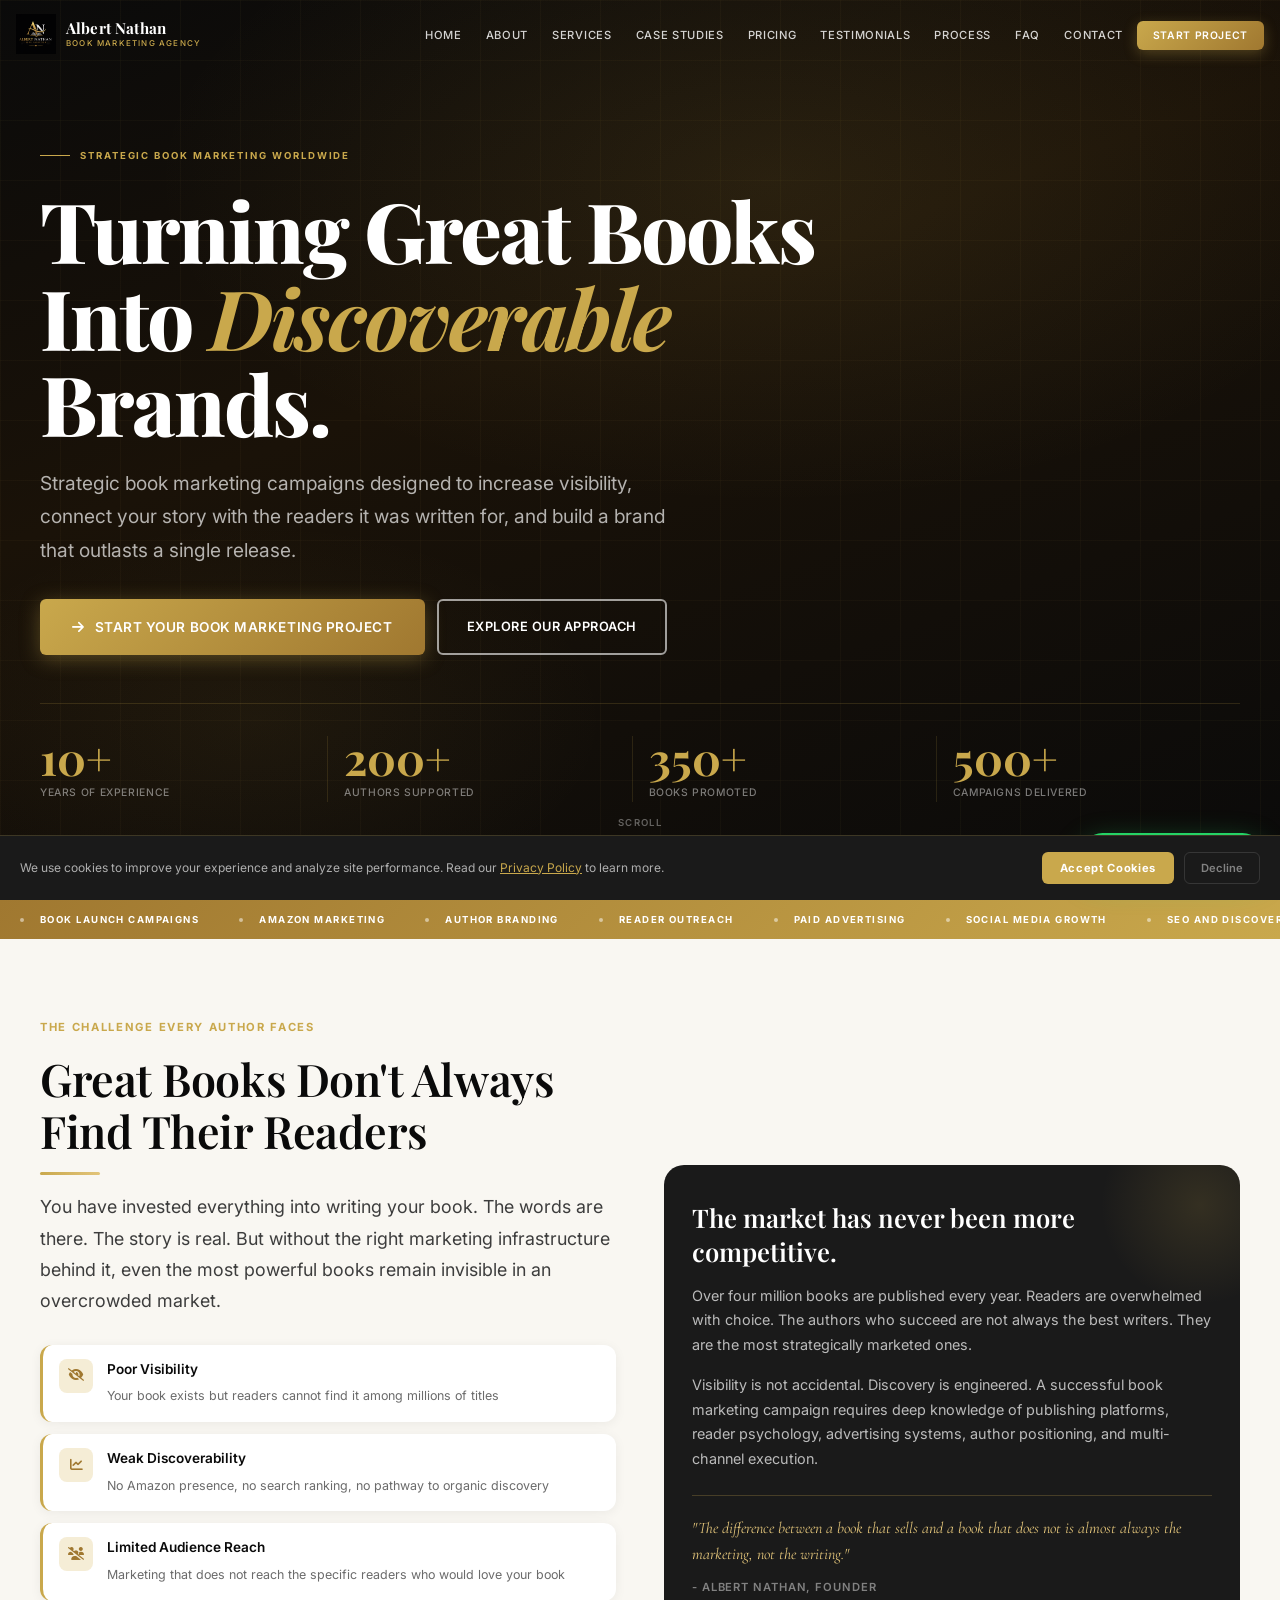
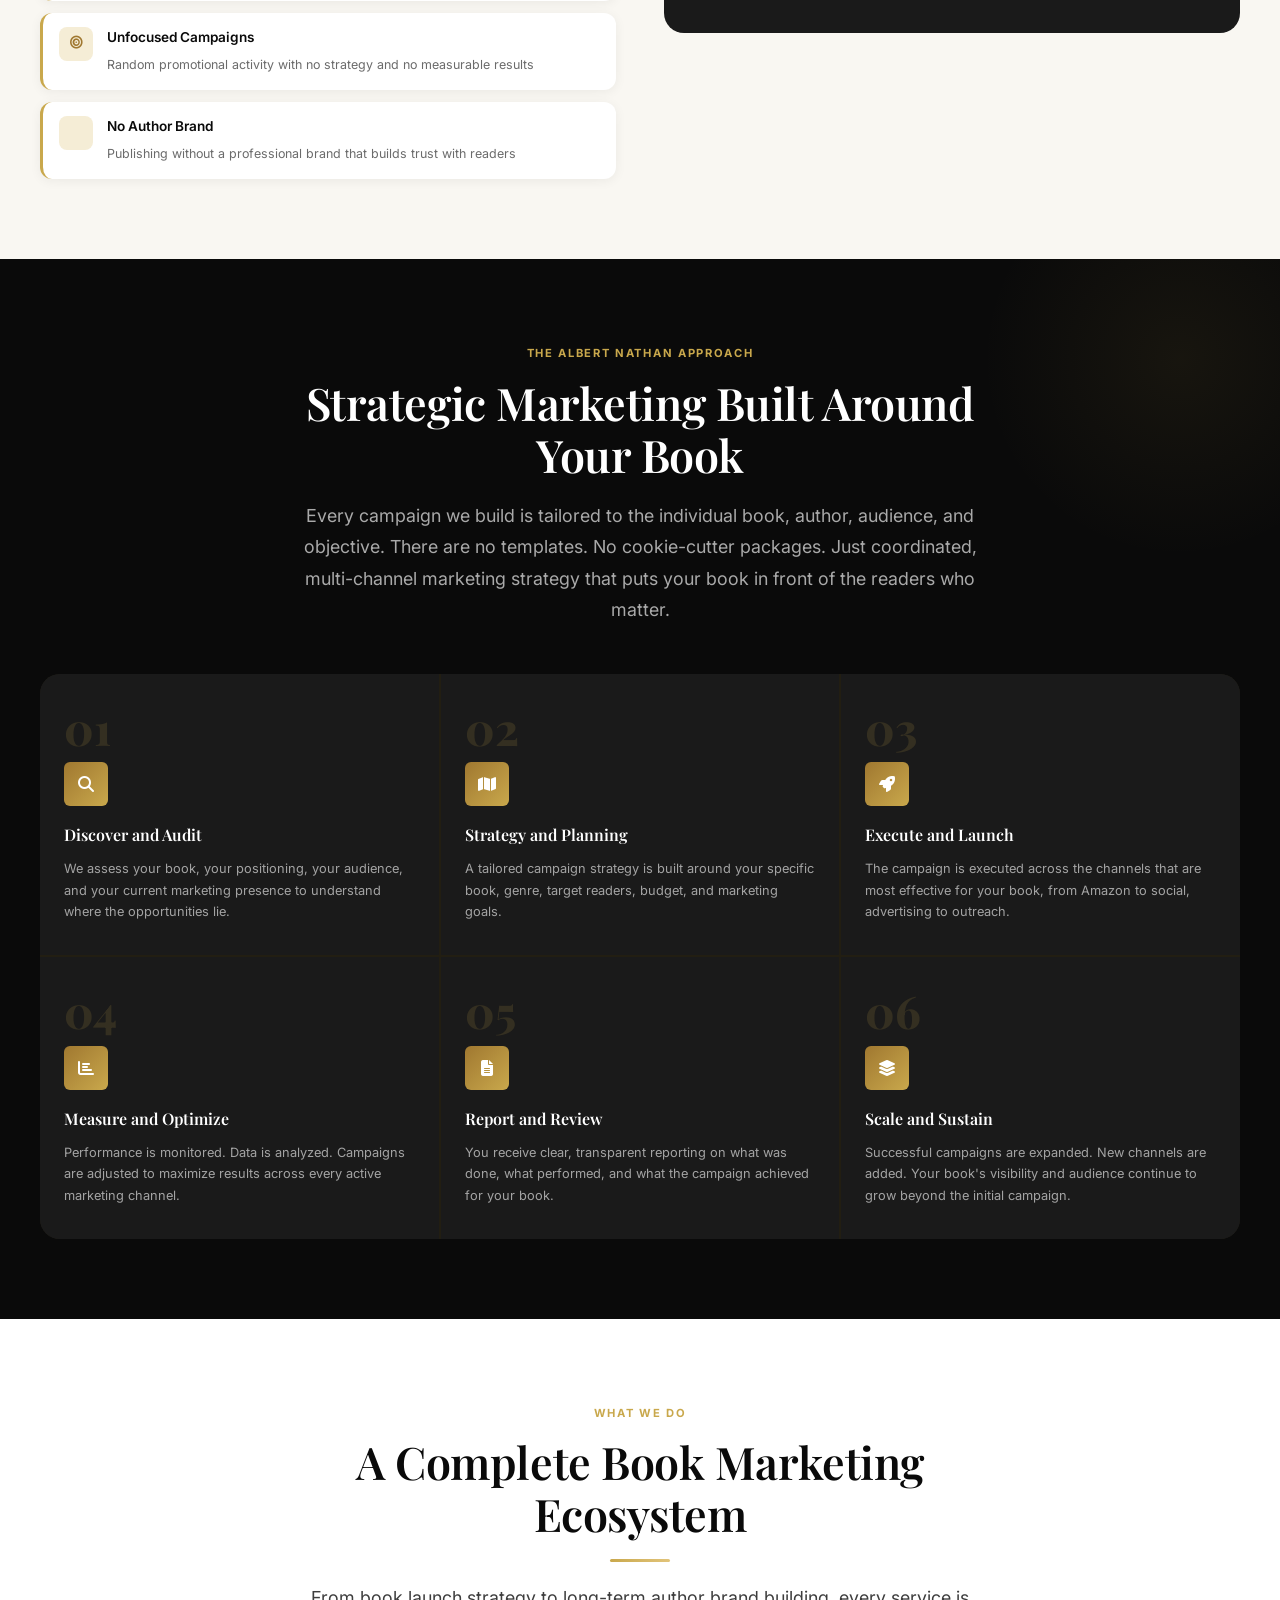
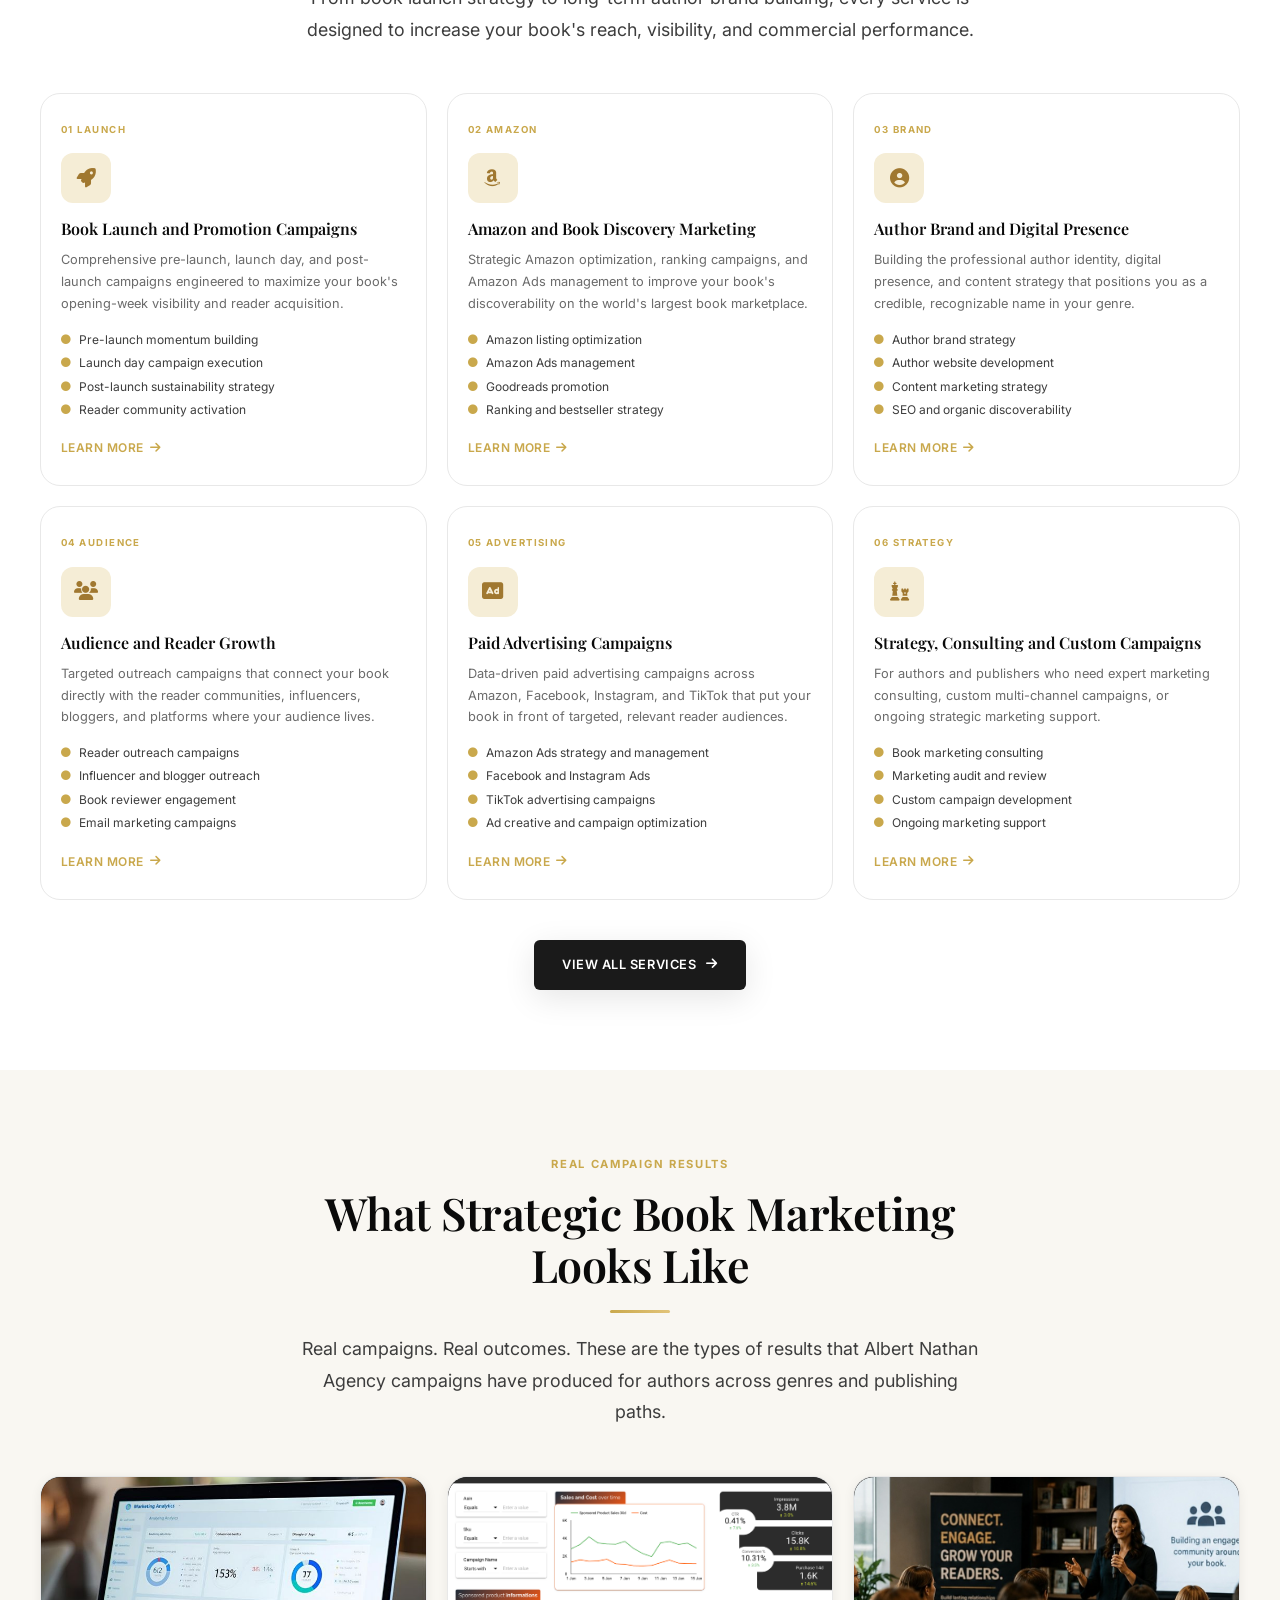
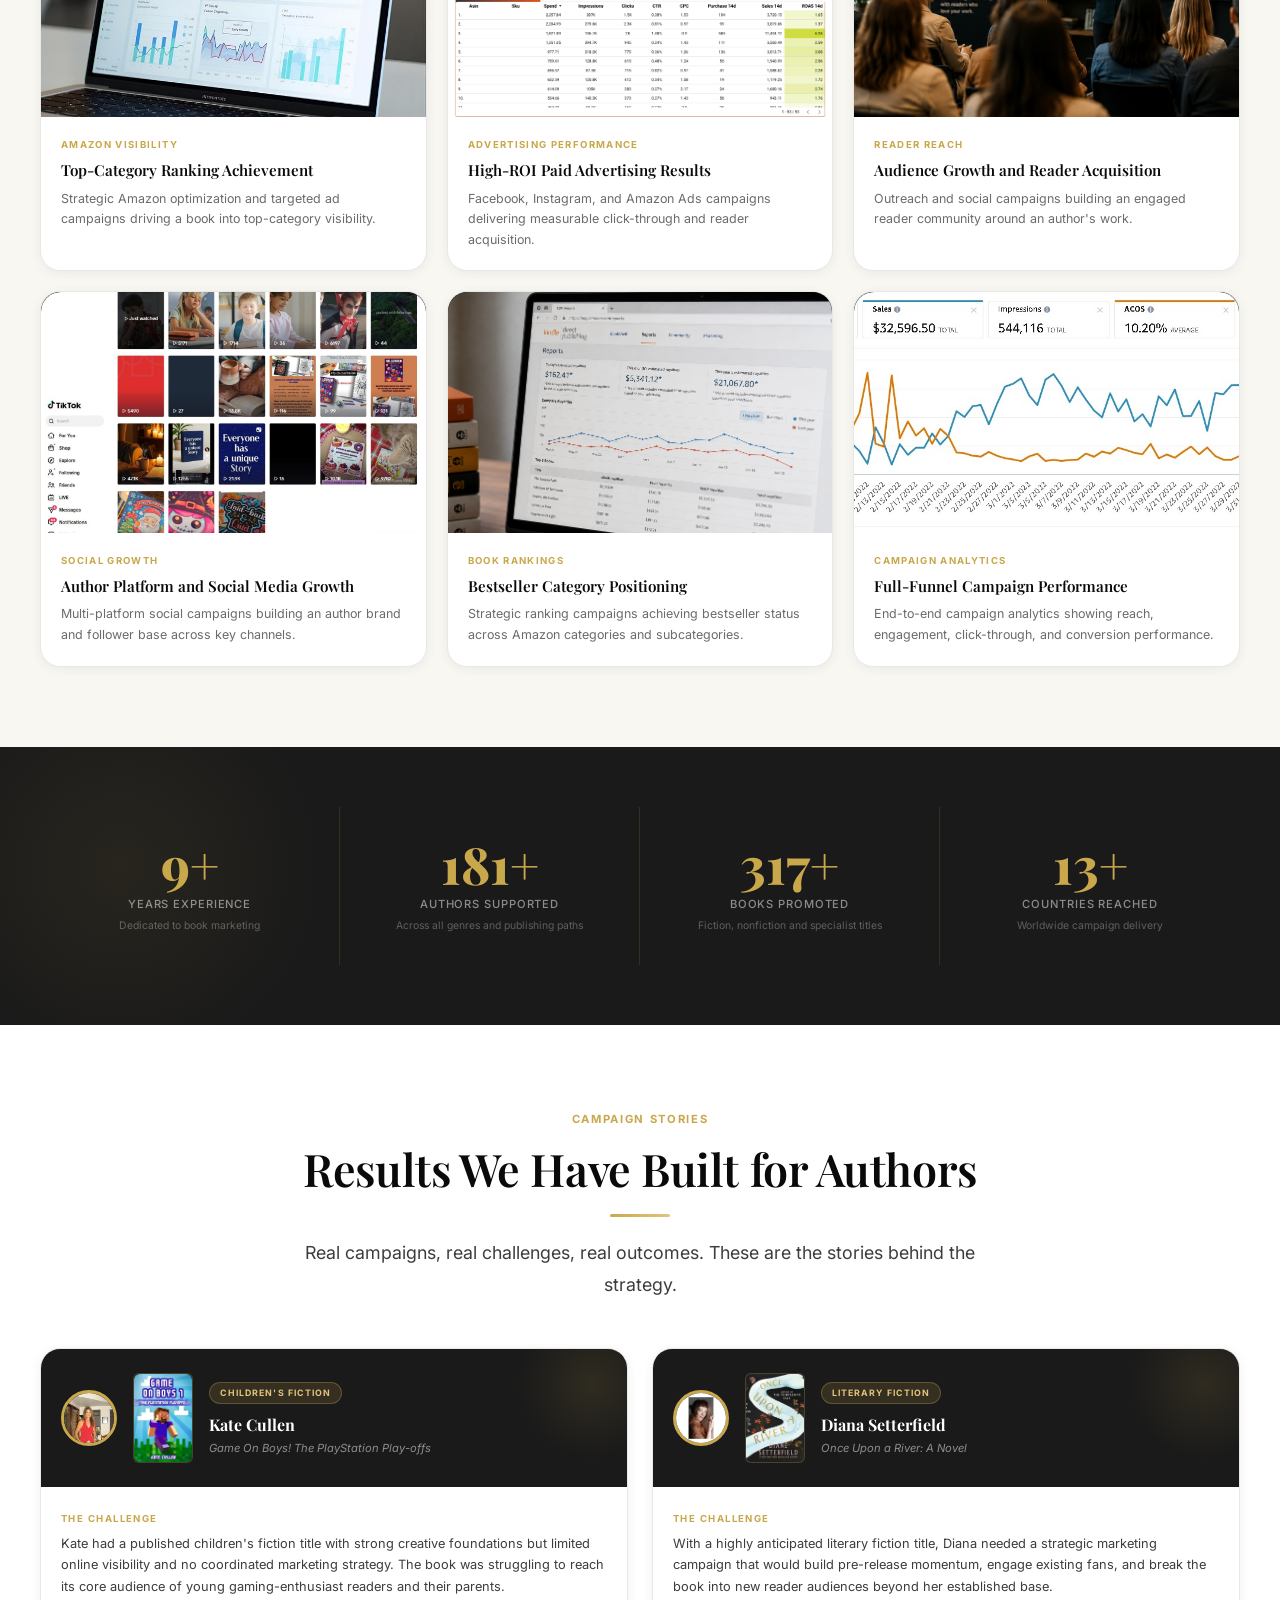
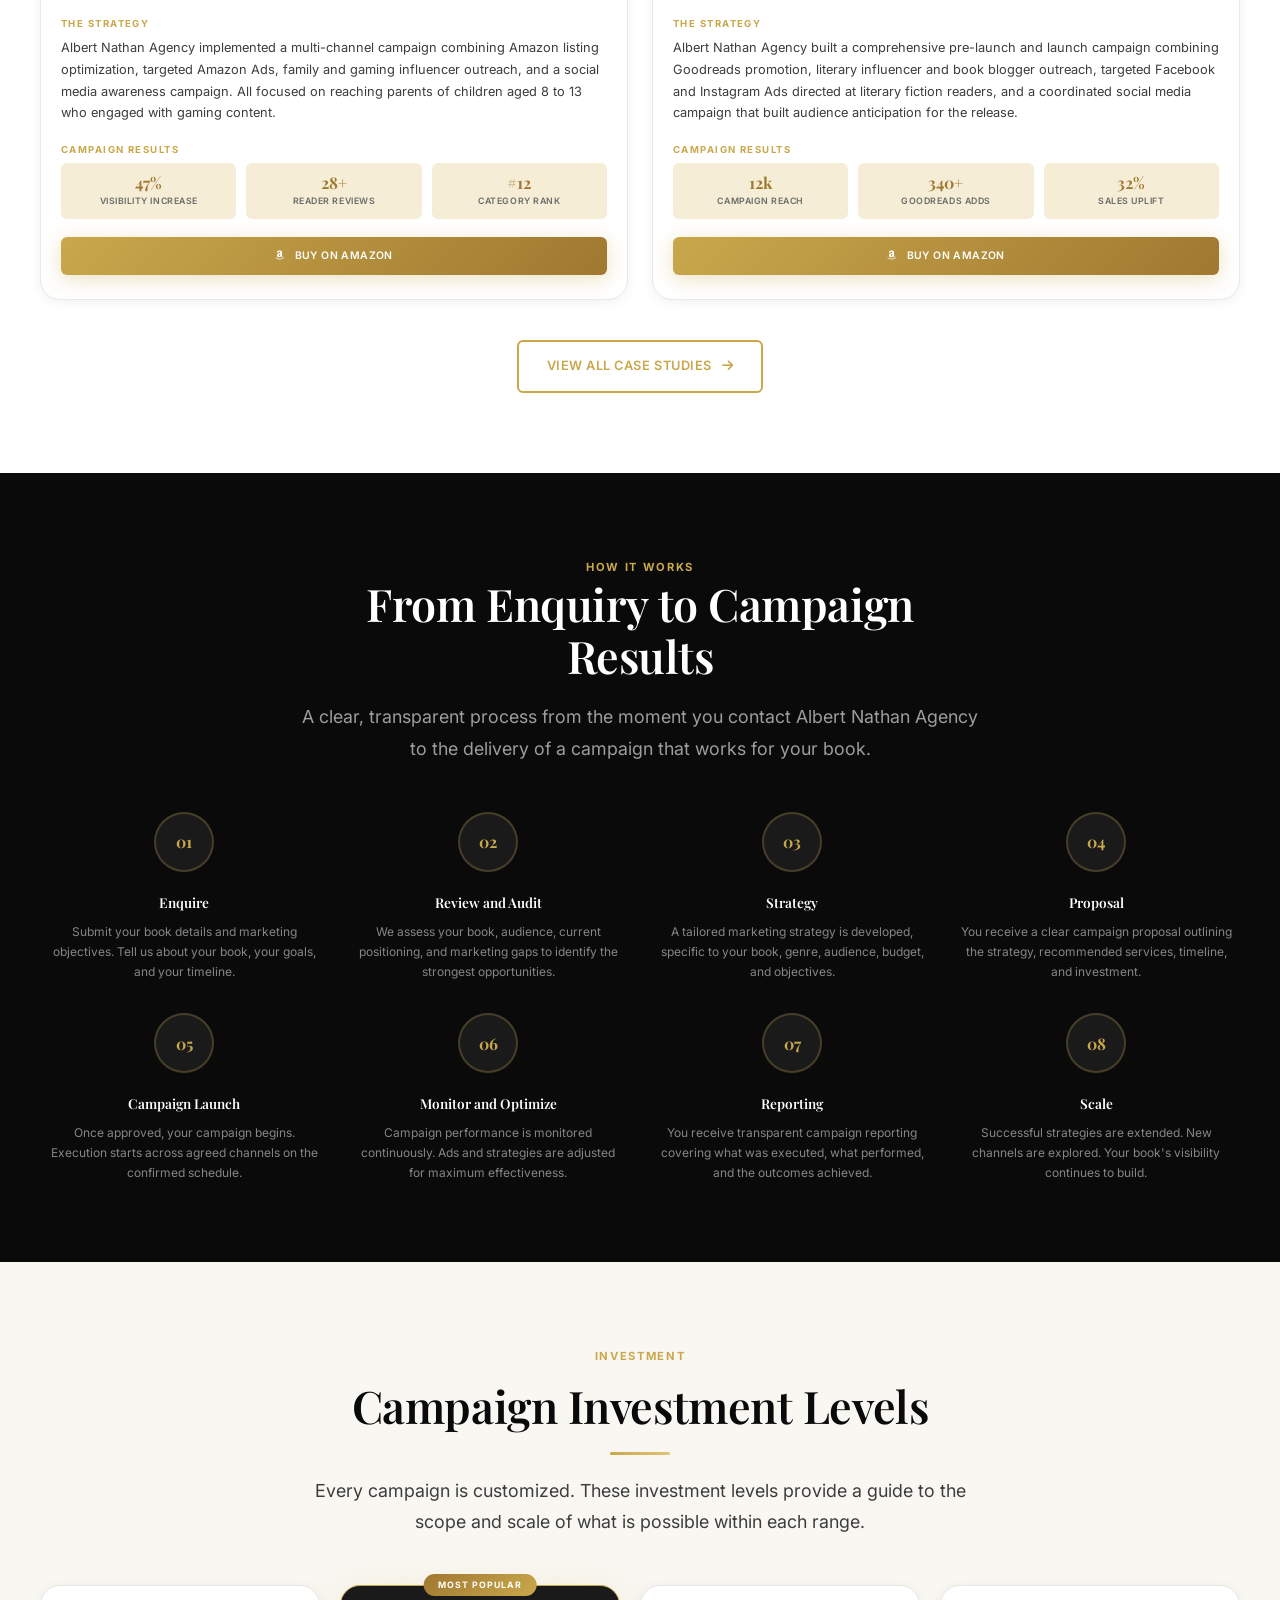
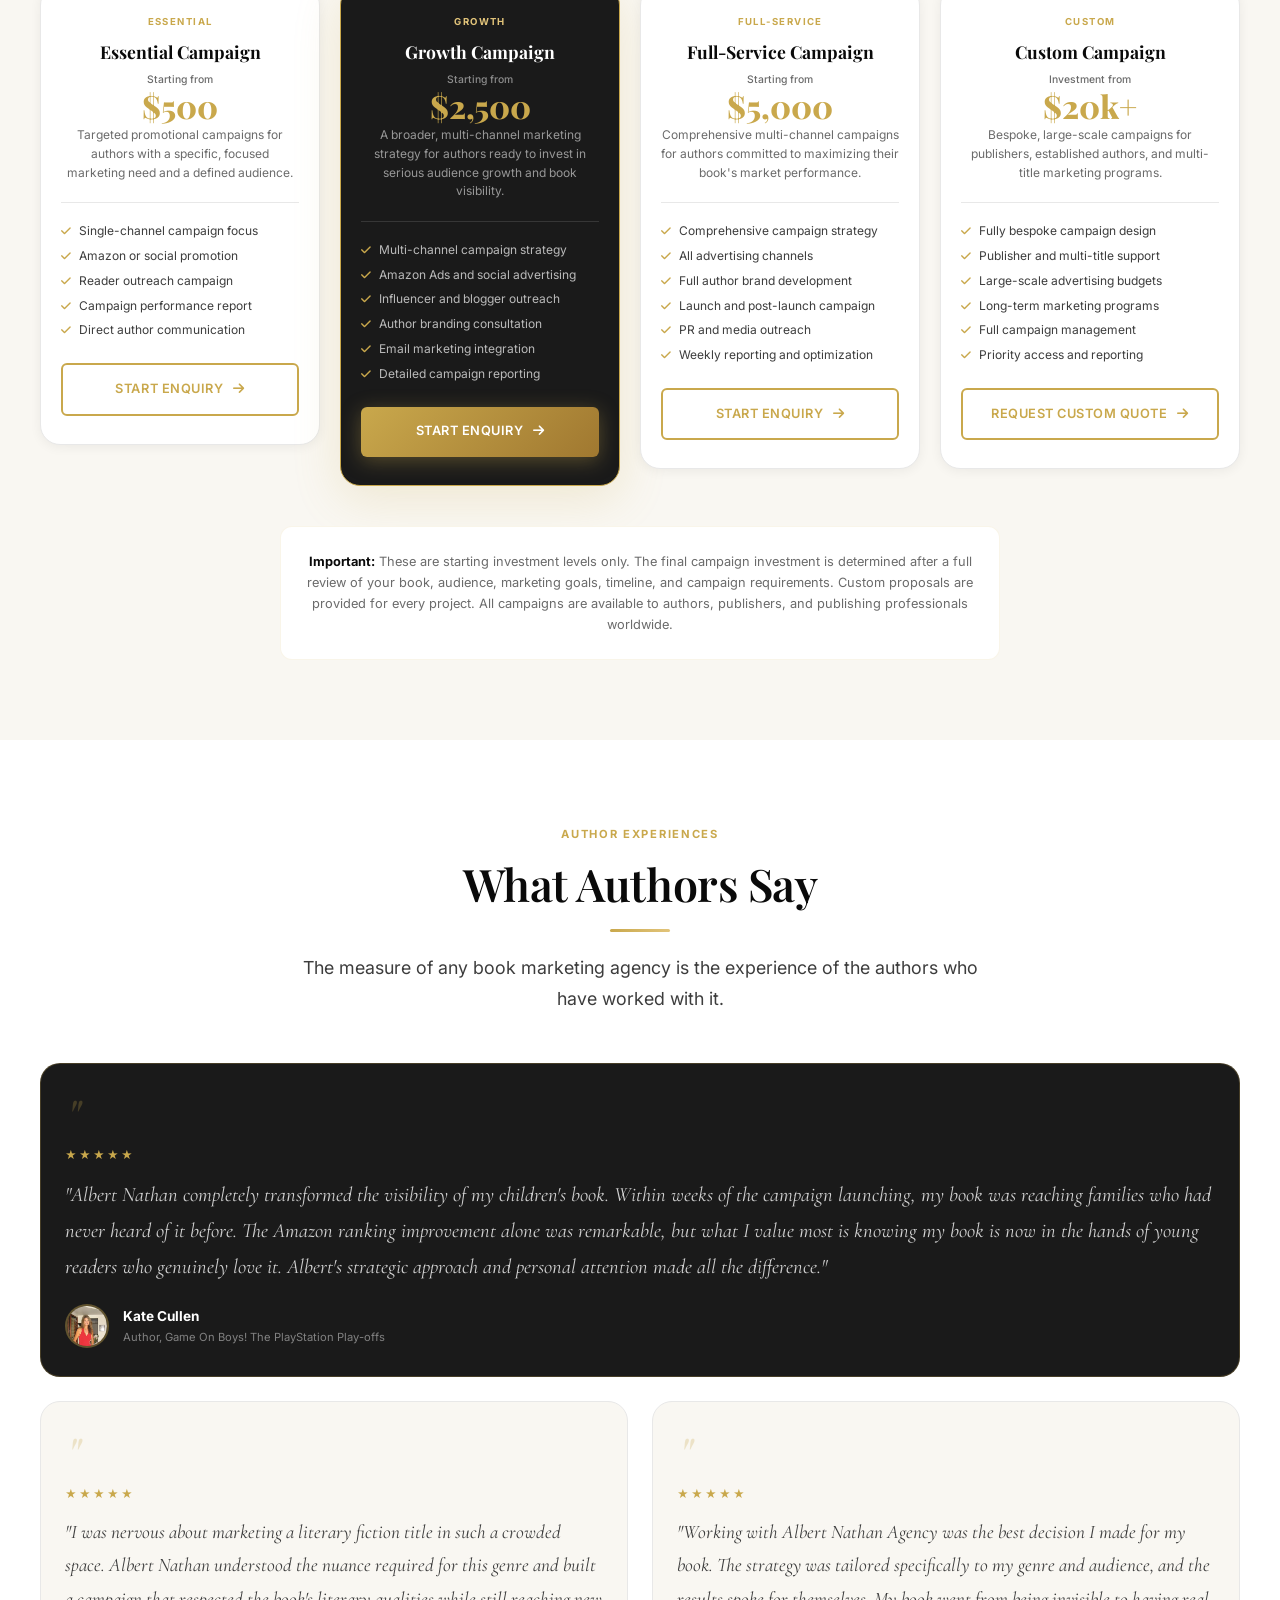
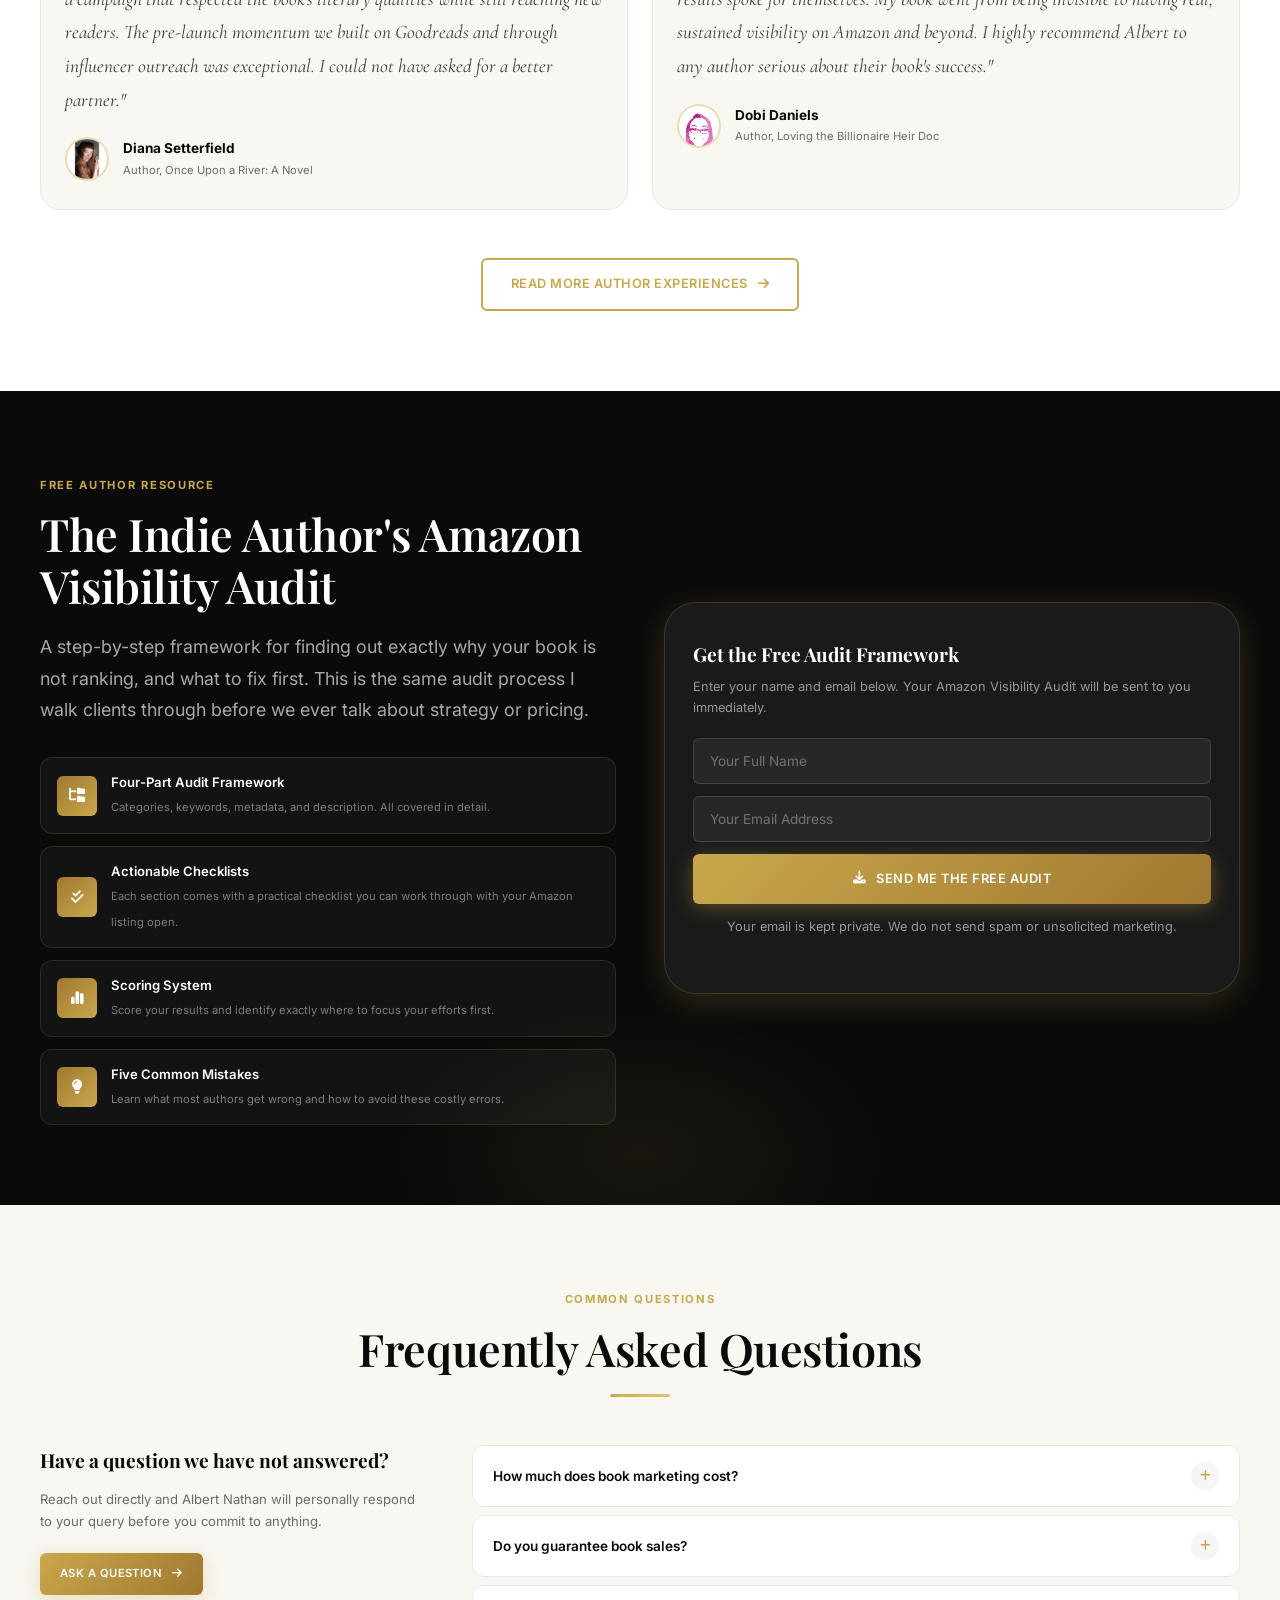
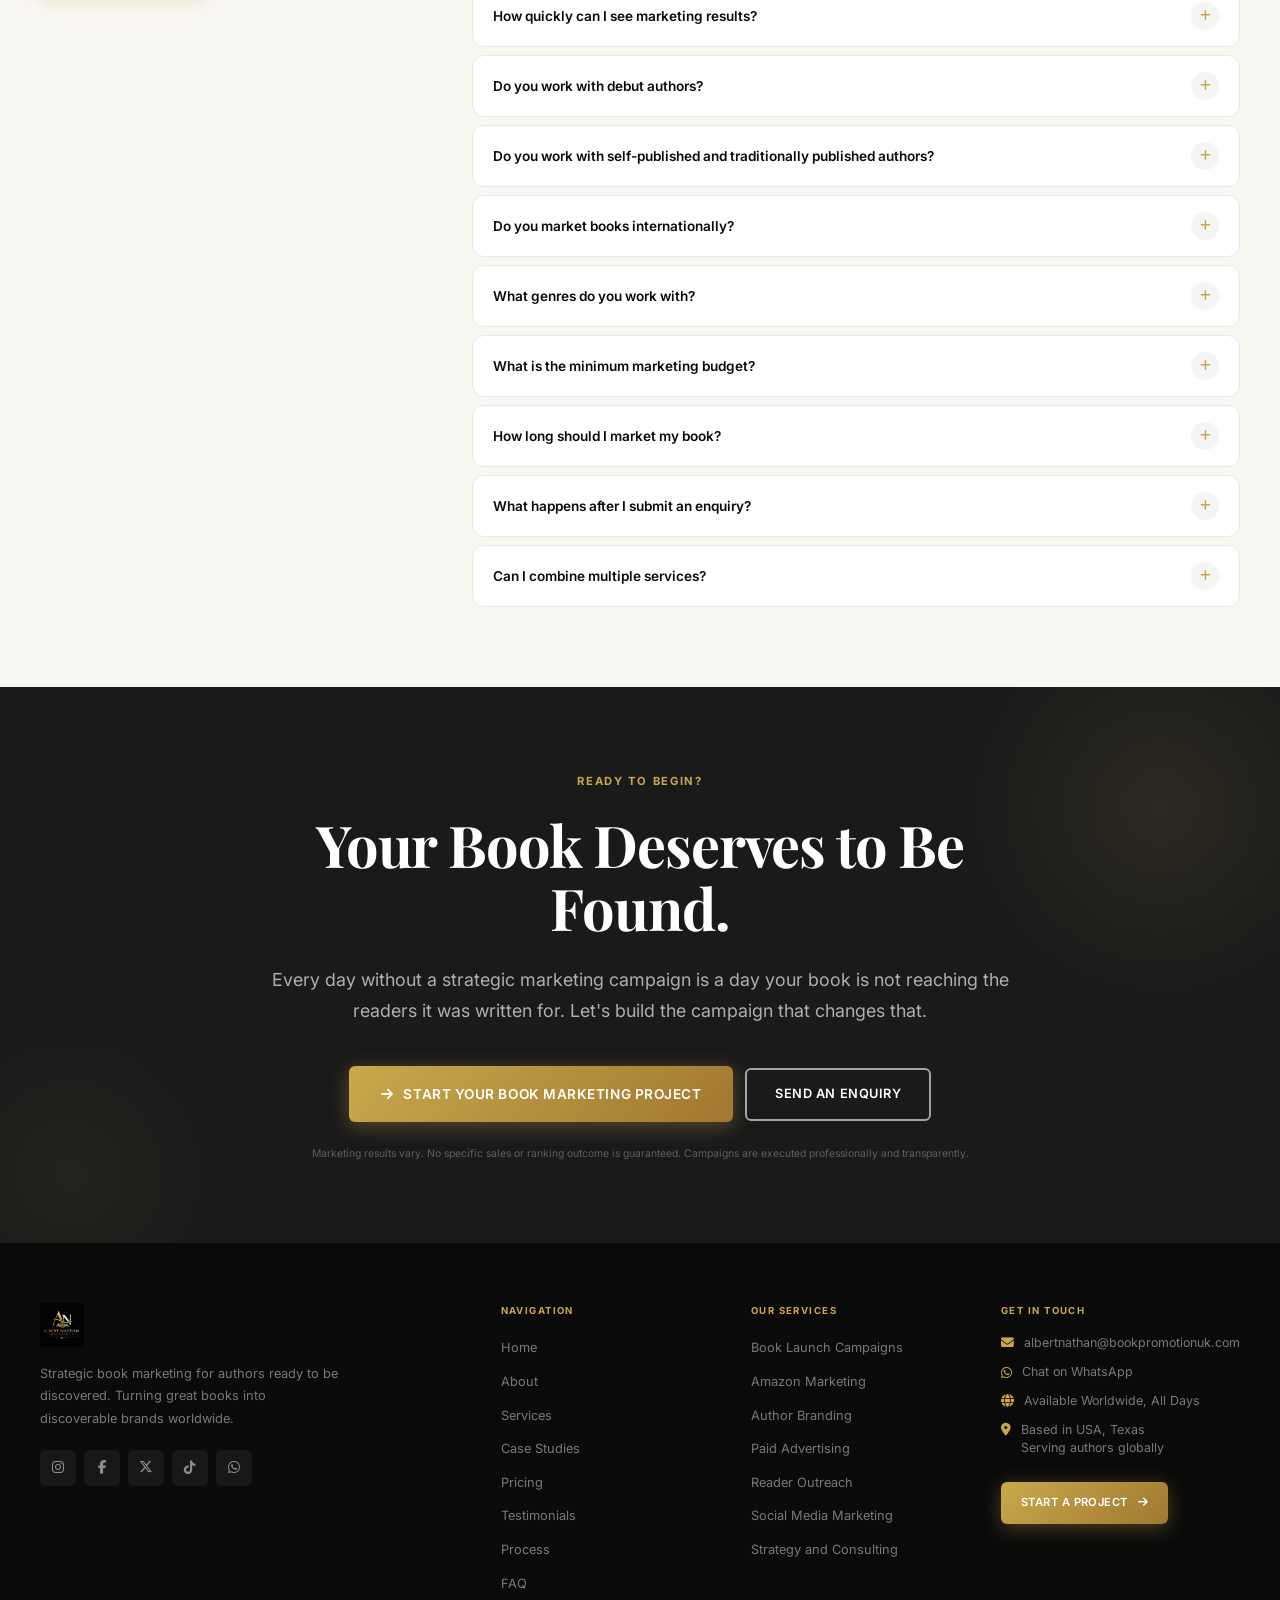
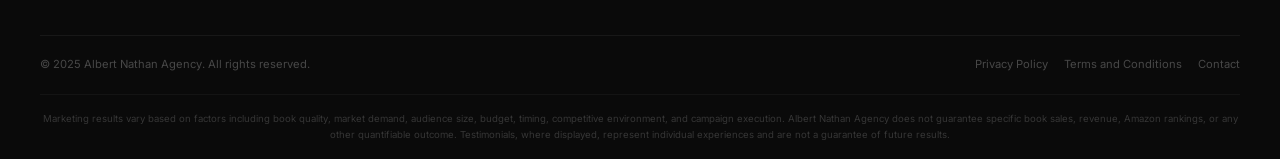
==== commit e822495e: "Update index.html" ====
--- a/index.html
+++ b/index.html
@@ -3987,7 +3987,7 @@
             <a href="https://tiktok.com/@claire.caldwell22" target="_blank" rel="noopener" class="social-btn" aria-label="TikTok">
               <i class="fab fa-tiktok"></i>
             </a>
-            <a href="https://wa.me/WHATSAPP_NUMBER_HERE" target="_blank" rel="noopener" class="social-btn" aria-label="WhatsApp">
+            <a href="https://wa.me/19188435974" target="_blank" rel="noopener" class="social-btn" aria-label="WhatsApp">
               <i class="fab fa-whatsapp"></i>
             </a>
           </div>
@@ -4031,7 +4031,7 @@
           </div>
           <div class="footer-contact-item">
             <i class="fab fa-whatsapp"></i>
-            <span><a href="https://wa.me/WHATSAPP_NUMBER_HERE">Chat on WhatsApp</a></span>
+            <span><a href="https://wa.me/19188435974">Chat on WhatsApp</a></span>
           </div>
           <div class="footer-contact-item">
             <i class="fas fa-globe"></i>
@@ -4073,9 +4073,9 @@
   </footer>
 
   <!-- ============================================================
-       FLOATING WHATSAPP BUTTON
+       FLOATING WHATSAPP BUTTON - UPDATED WITH YOUR NUMBER
   ============================================================ -->
-  <a href="https://wa.me/WHATSAPP_NUMBER_HERE?text=Hi%20Albert%2C%20I%27d%20like%20to%20discuss%20marketing%20for%20my%20book."
+  <a href="https://wa.me/19188435974?text=Hi%20Albert%2C%20I%27d%20like%20to%20discuss%20marketing%20for%20my%20book."
      class="whatsapp-float"
      target="_blank"
      rel="noopener"
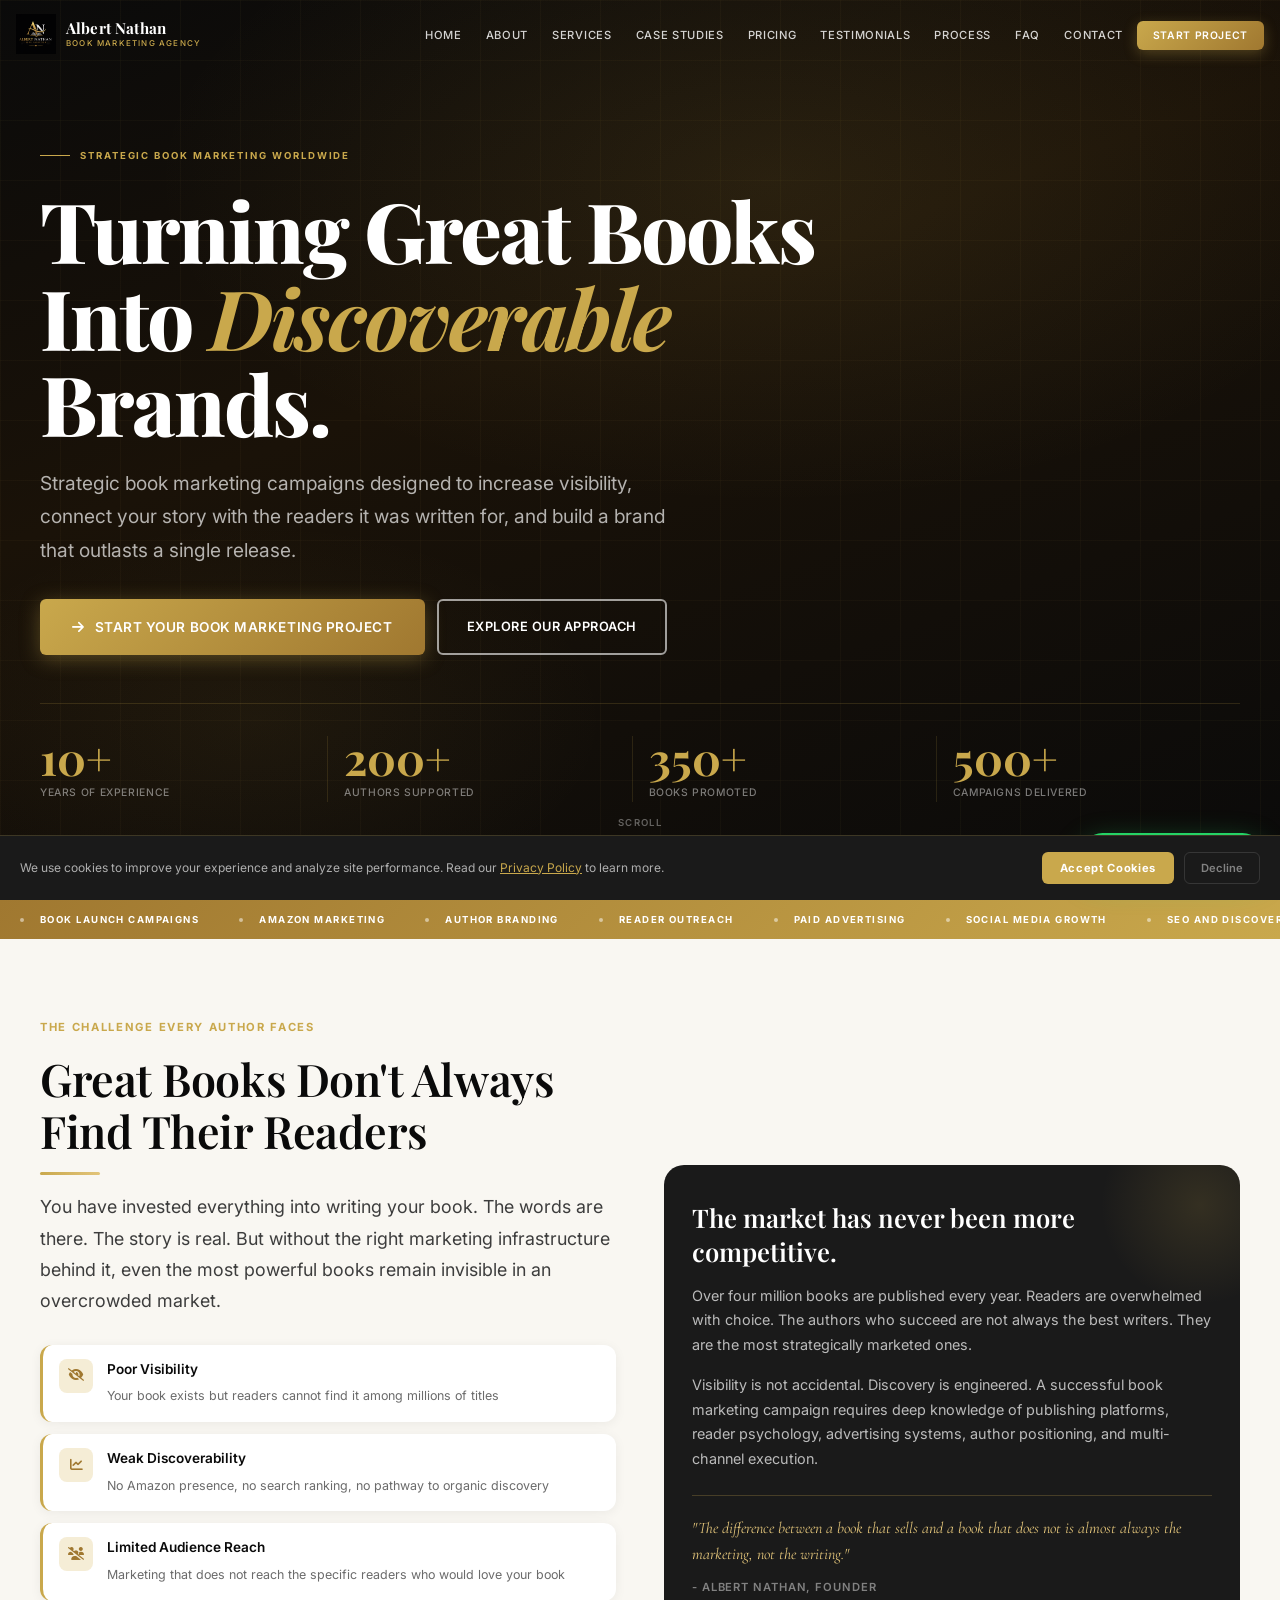
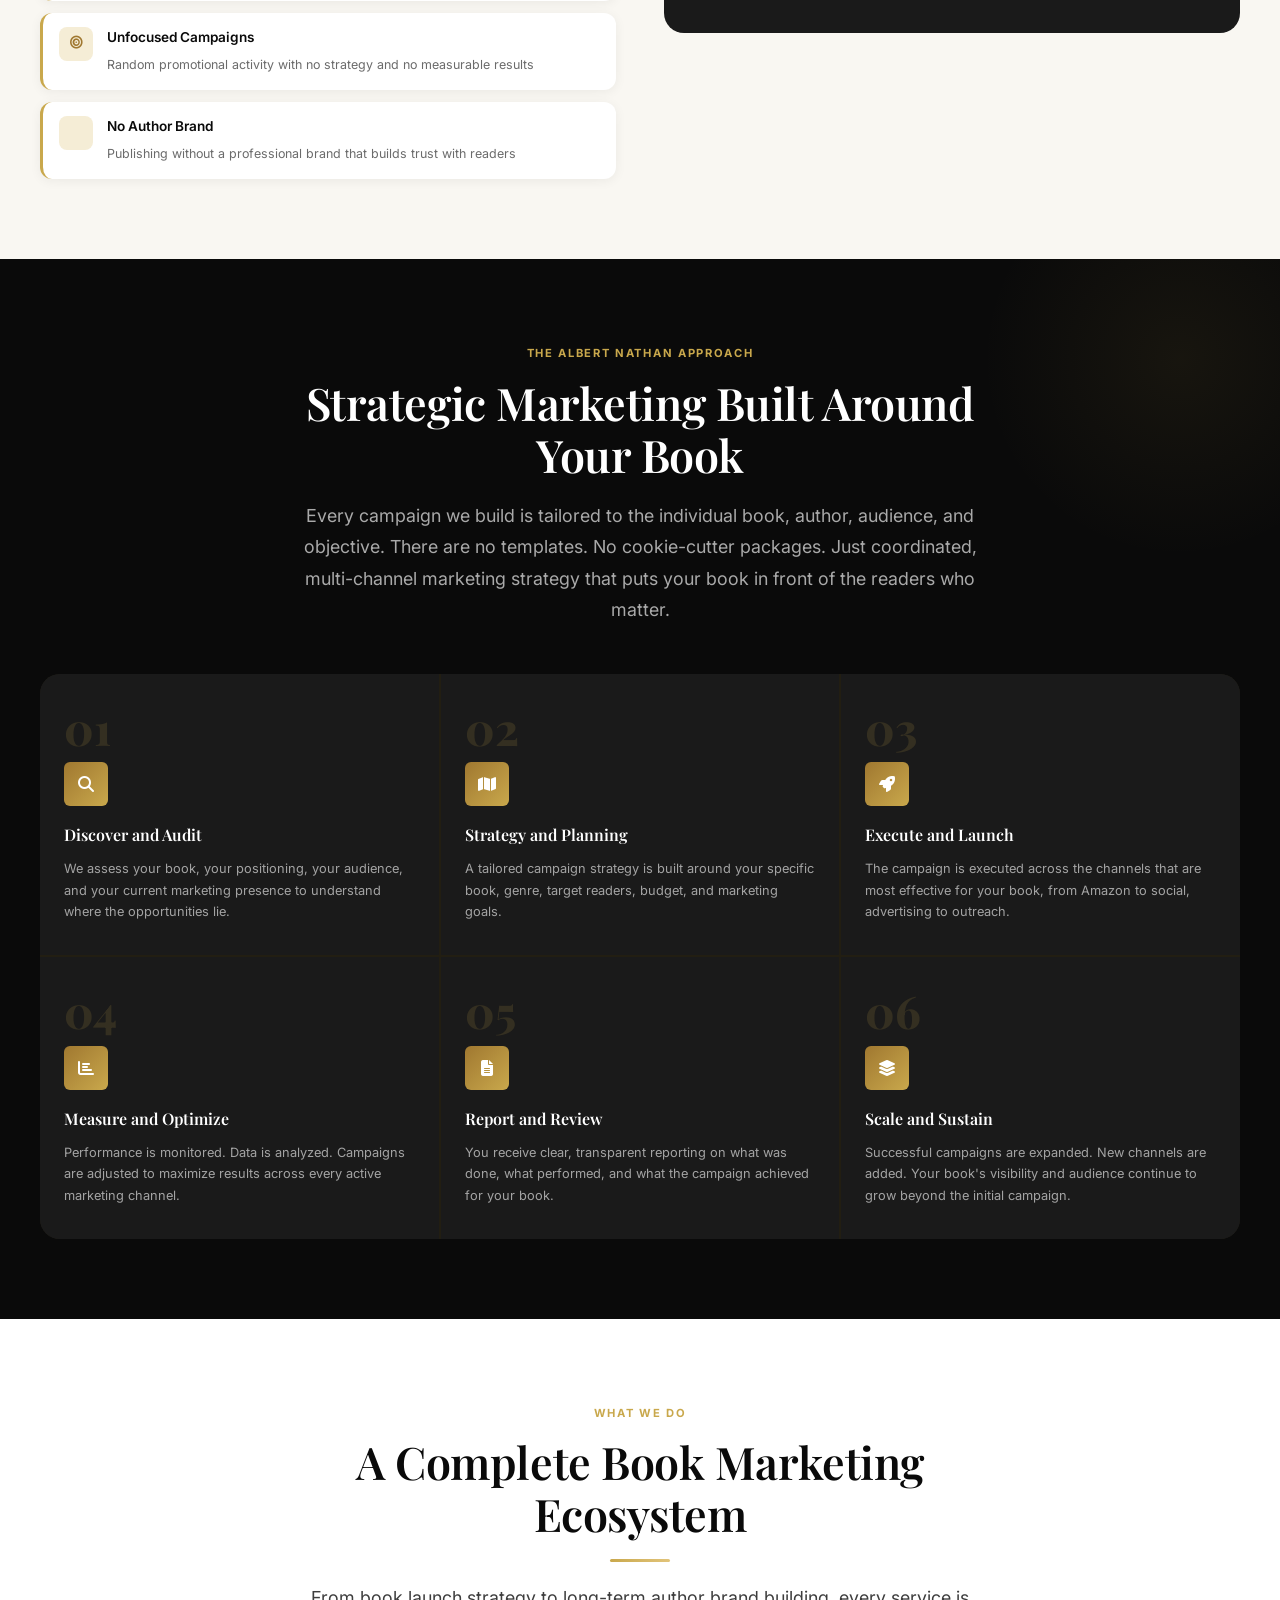
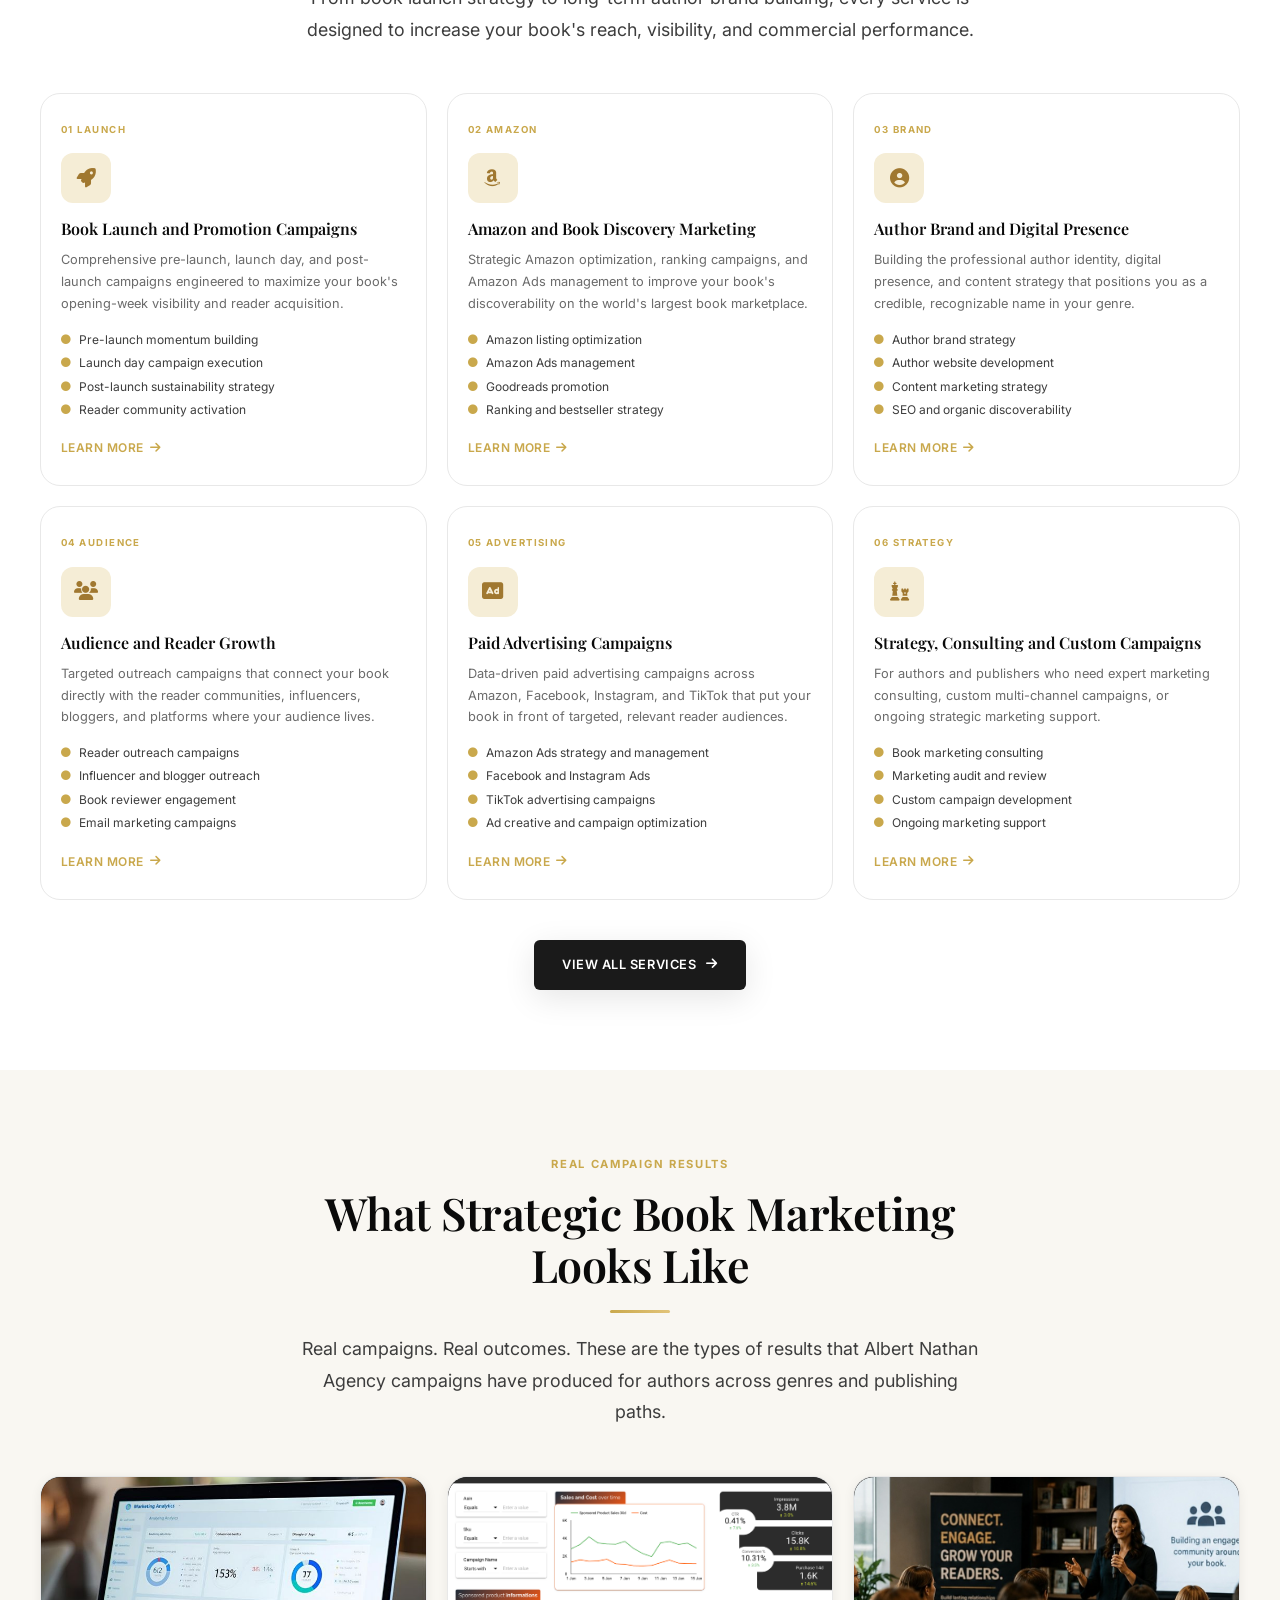
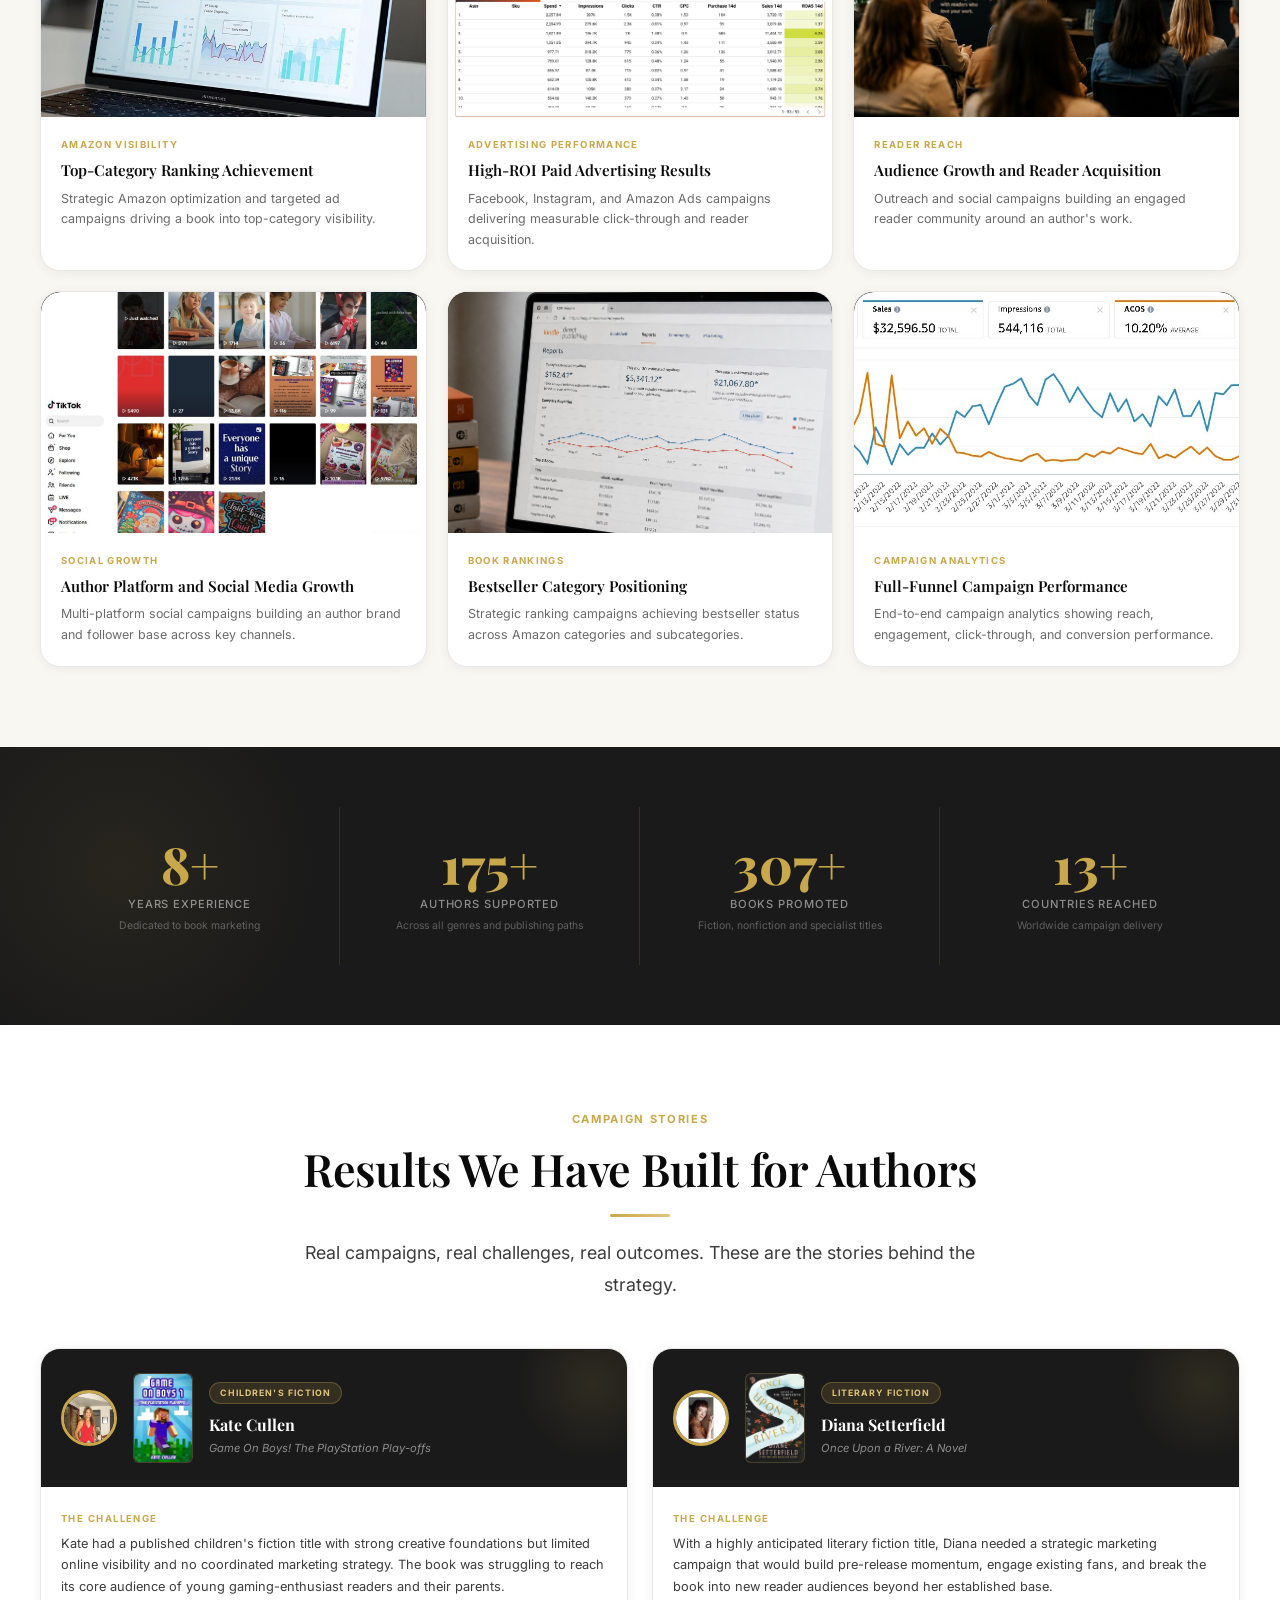
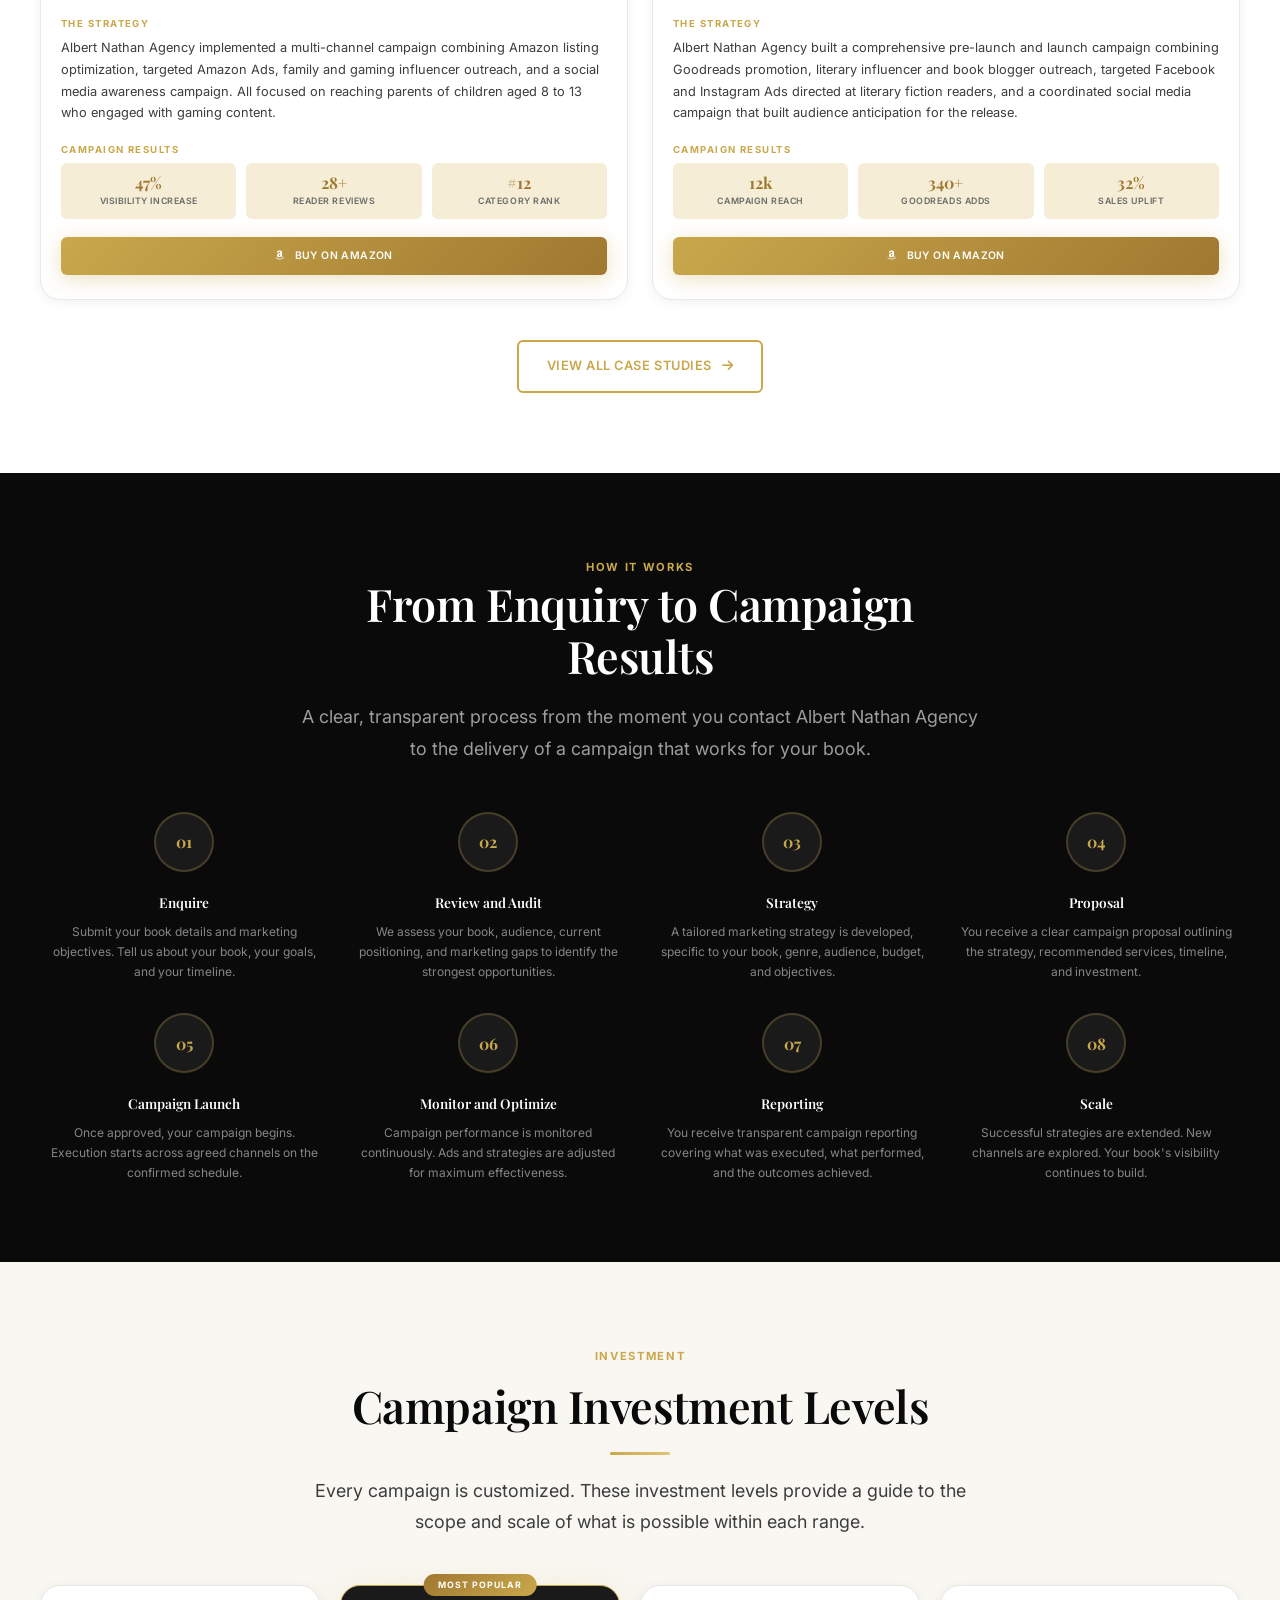
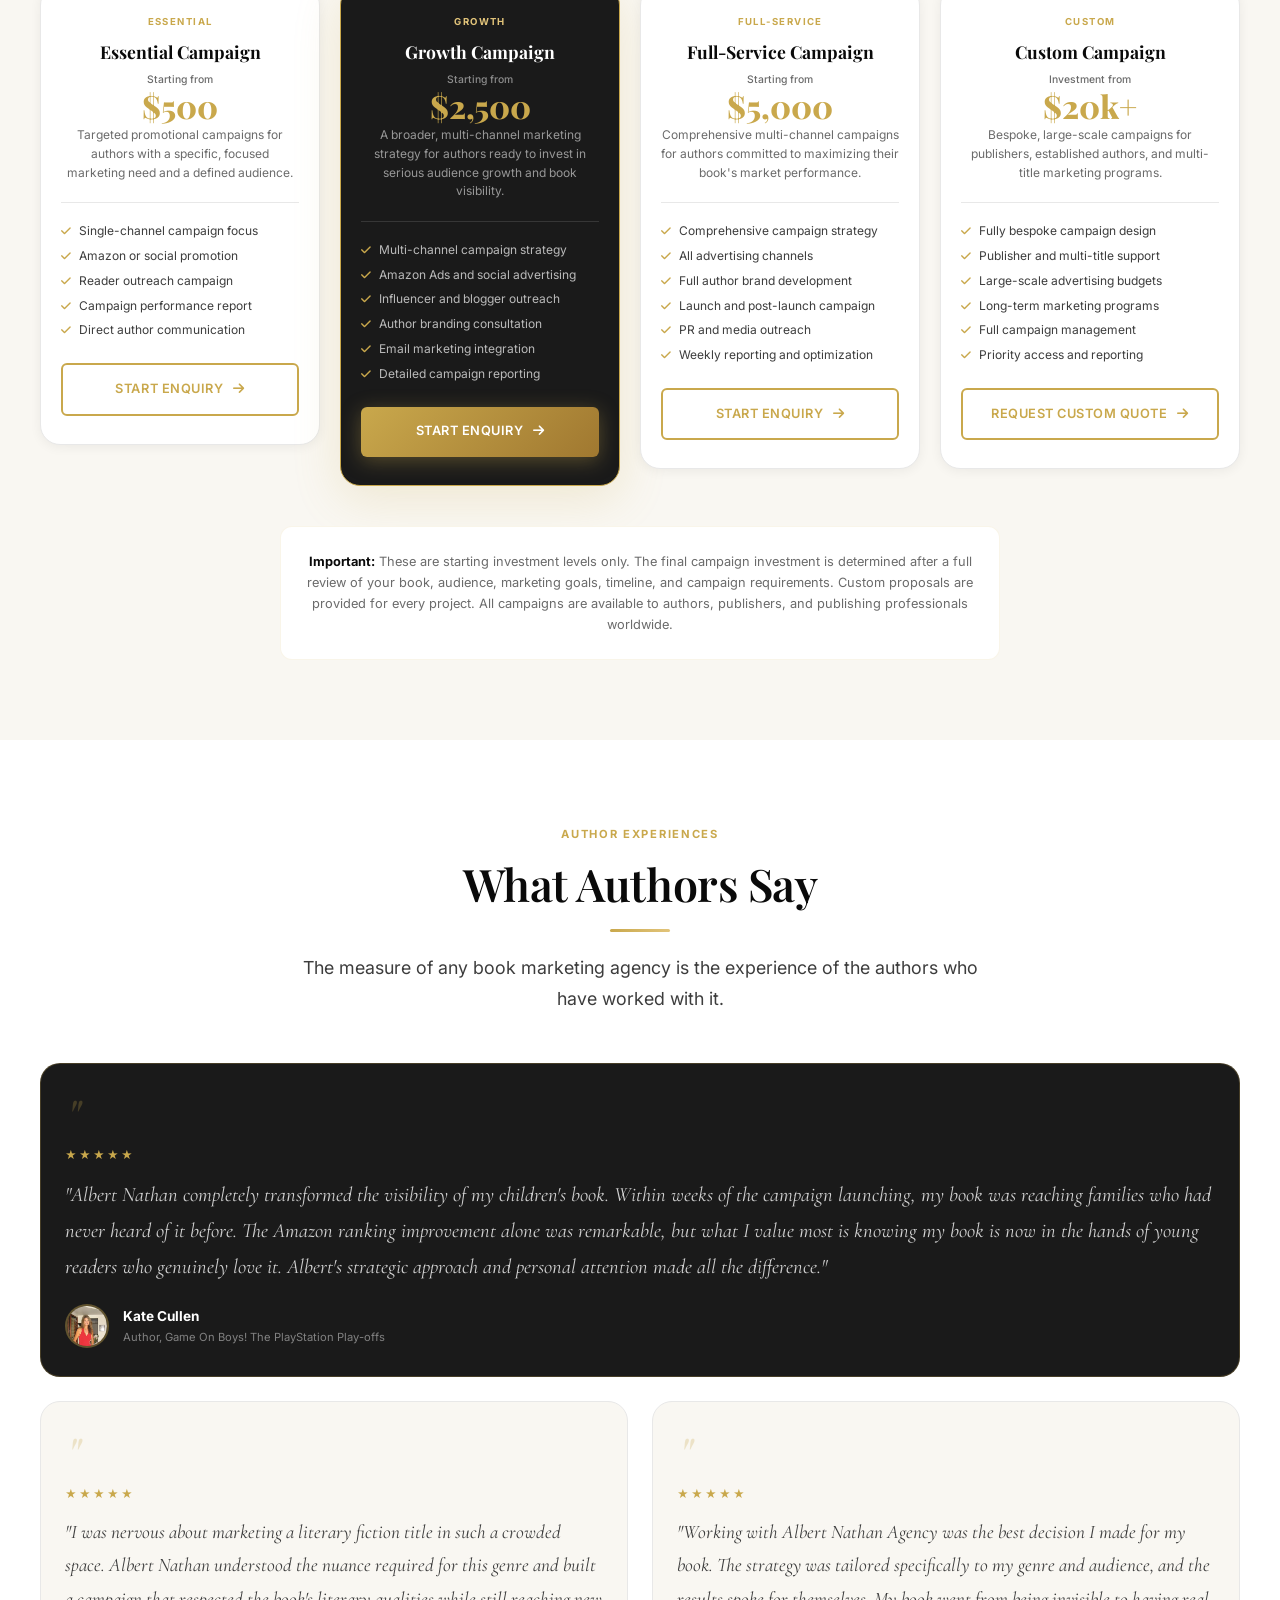
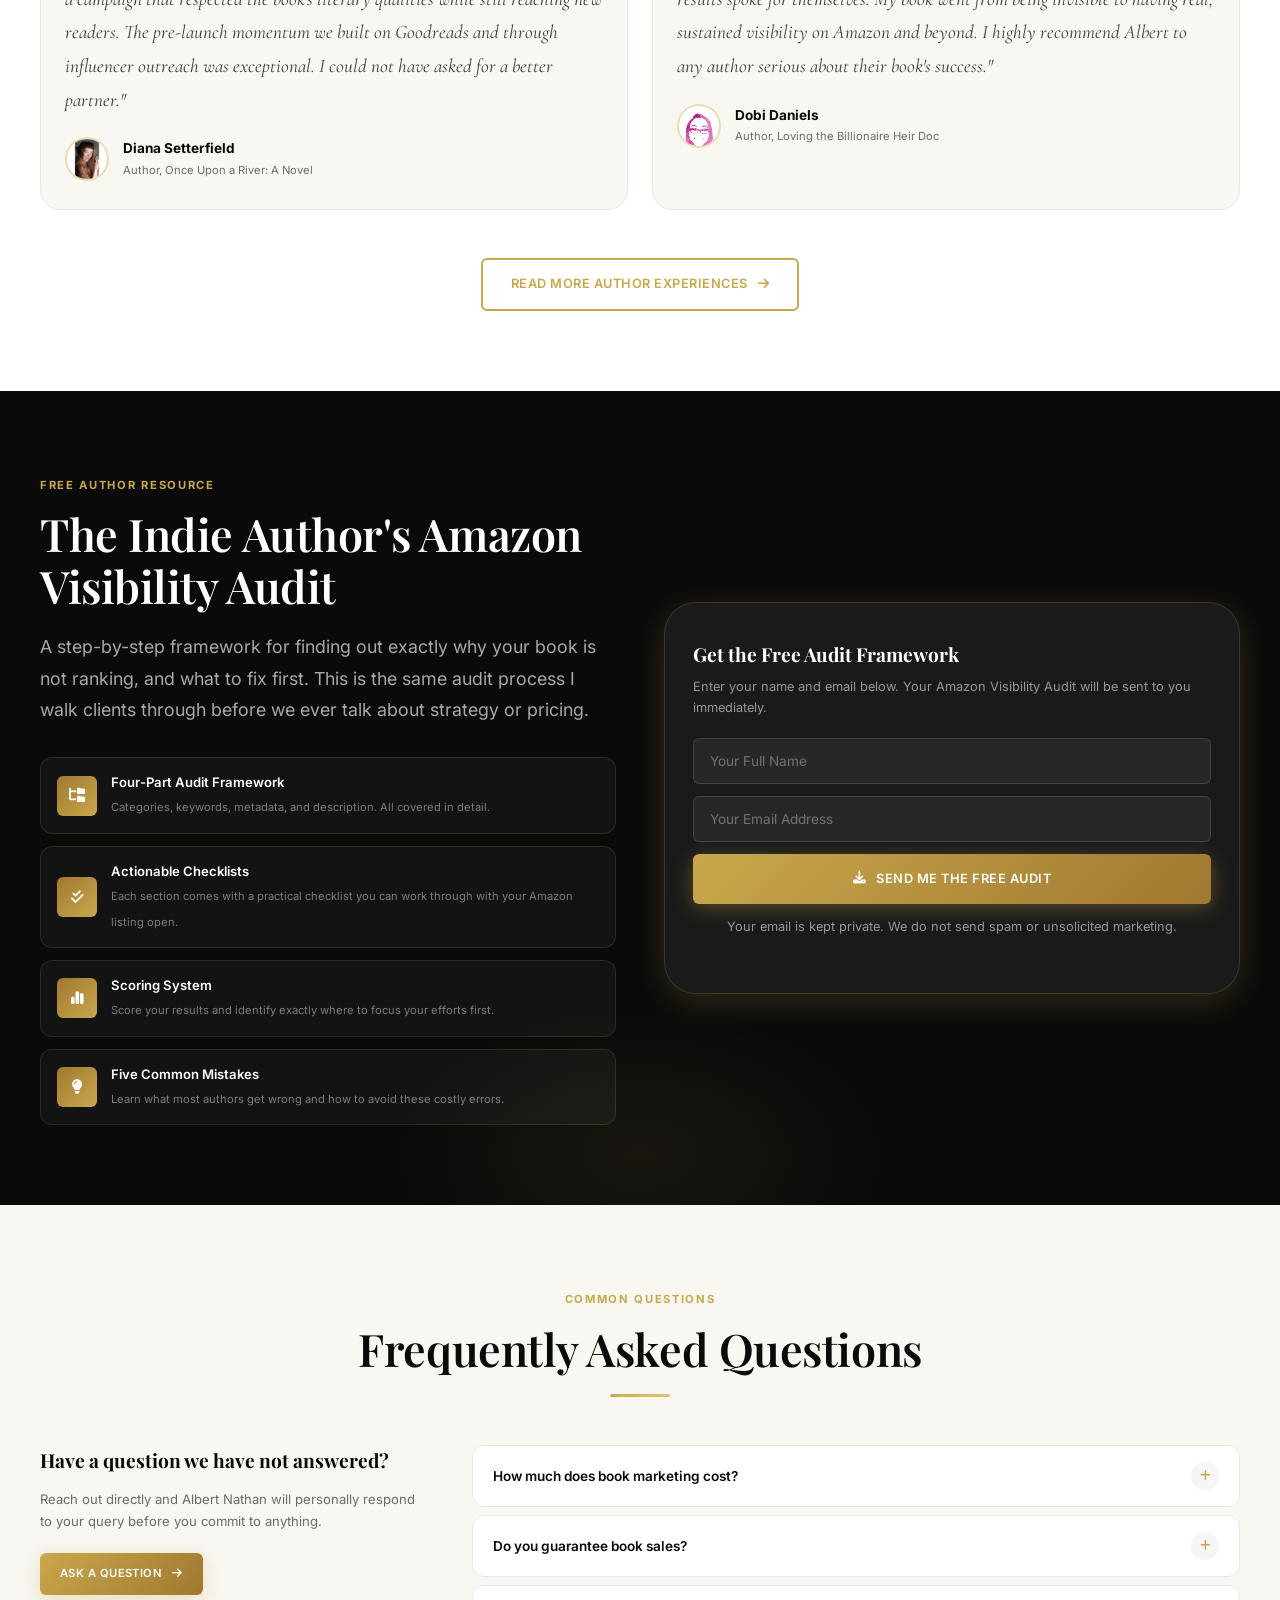
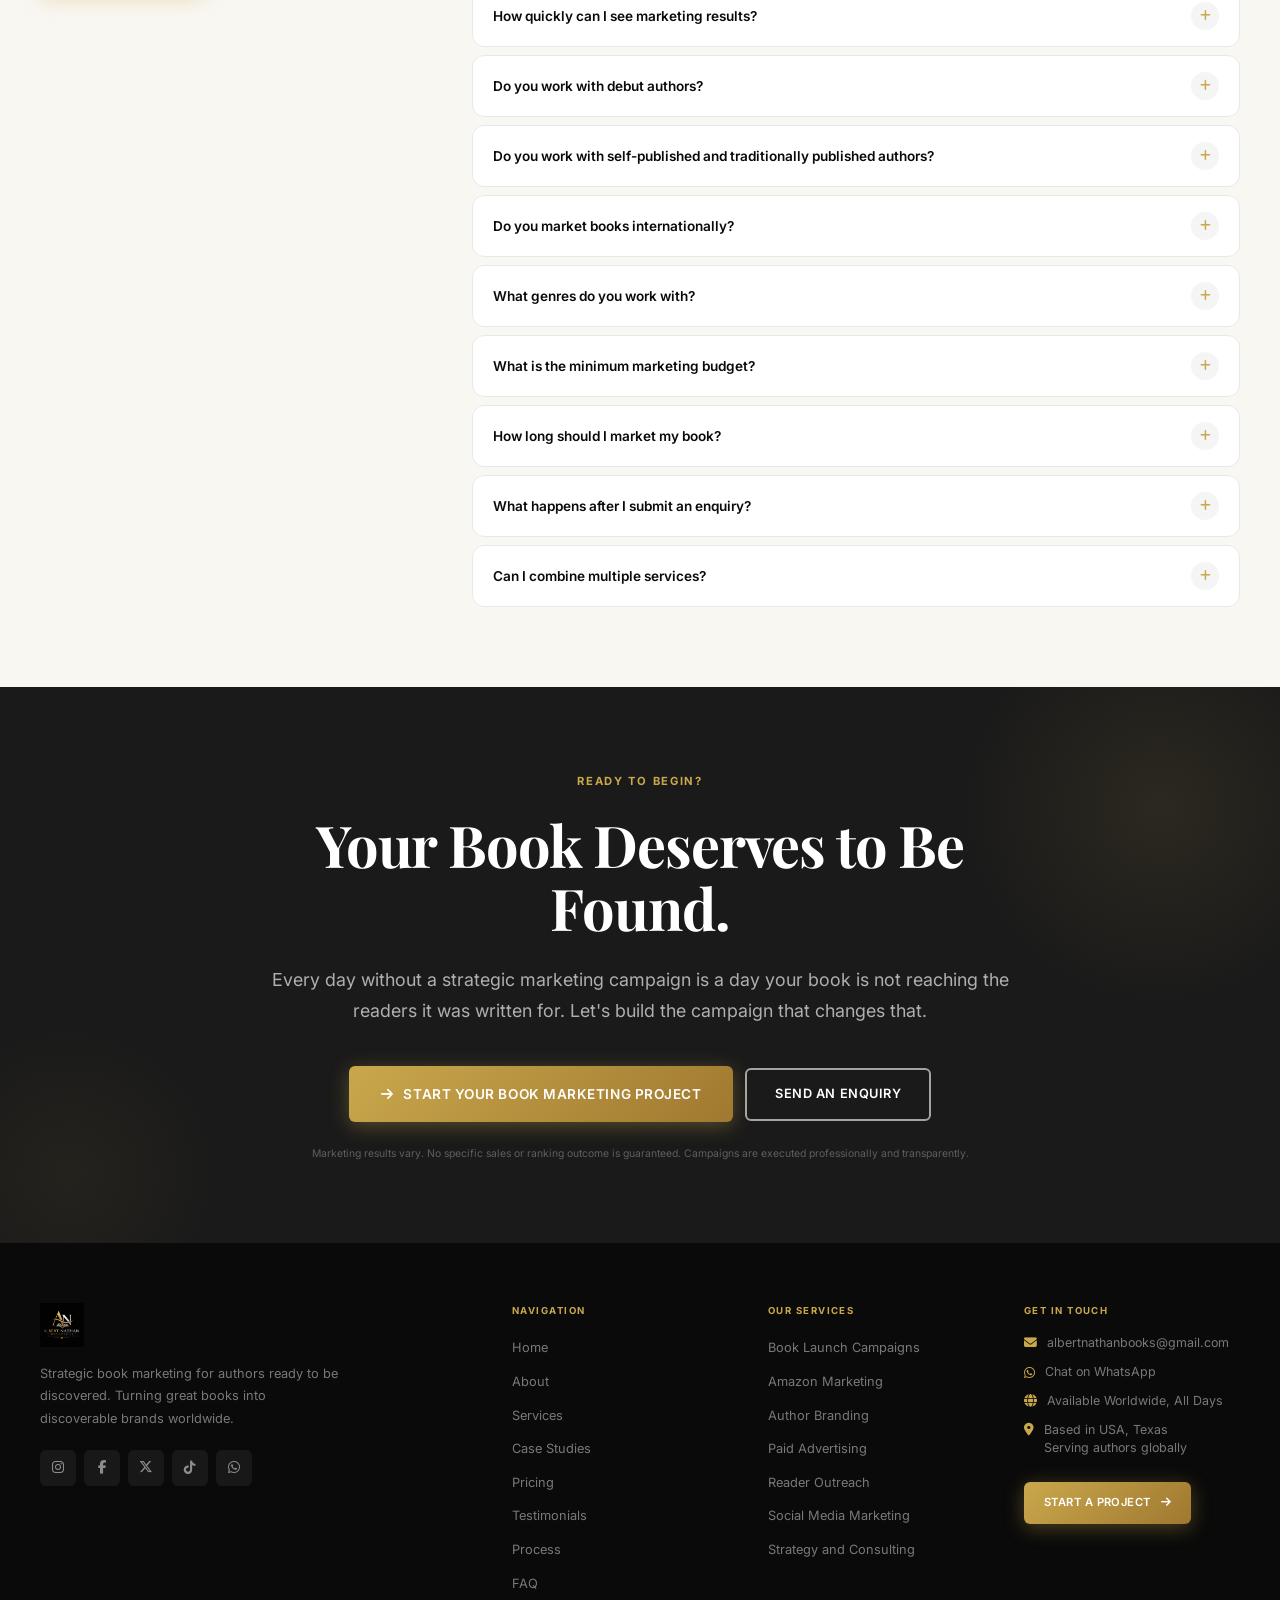
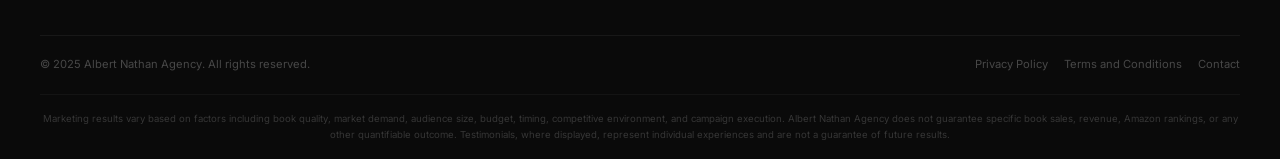
==== commit f43b4f7d: "Update index.html" ====
--- a/index.html
+++ b/index.html
@@ -3984,7 +3984,7 @@
             <a href="https://x.com/albertnathan001" target="_blank" rel="noopener" class="social-btn" aria-label="X / Twitter">
               <i class="fab fa-x-twitter"></i>
             </a>
-            <a href="https://tiktok.com/@claire.caldwell22" target="_blank" rel="noopener" class="social-btn" aria-label="TikTok">
+            <a href="https://tiktok.com/@albertnathanagency001" target="_blank" rel="noopener" class="social-btn" aria-label="TikTok">
               <i class="fab fa-tiktok"></i>
             </a>
             <a href="https://wa.me/19188435974" target="_blank" rel="noopener" class="social-btn" aria-label="WhatsApp">
@@ -4027,7 +4027,7 @@
           <h4>Get In Touch</h4>
           <div class="footer-contact-item">
             <i class="fas fa-envelope"></i>
-            <span><a href="mailto:albertnathan@bookpromotionuk.com">albertnathan@bookpromotionuk.com</a></span>
+            <span><a href="mailto:albertnathanbooks@gmail.com">albertnathanbooks@gmail.com</a></span>
           </div>
           <div class="footer-contact-item">
             <i class="fab fa-whatsapp"></i>
